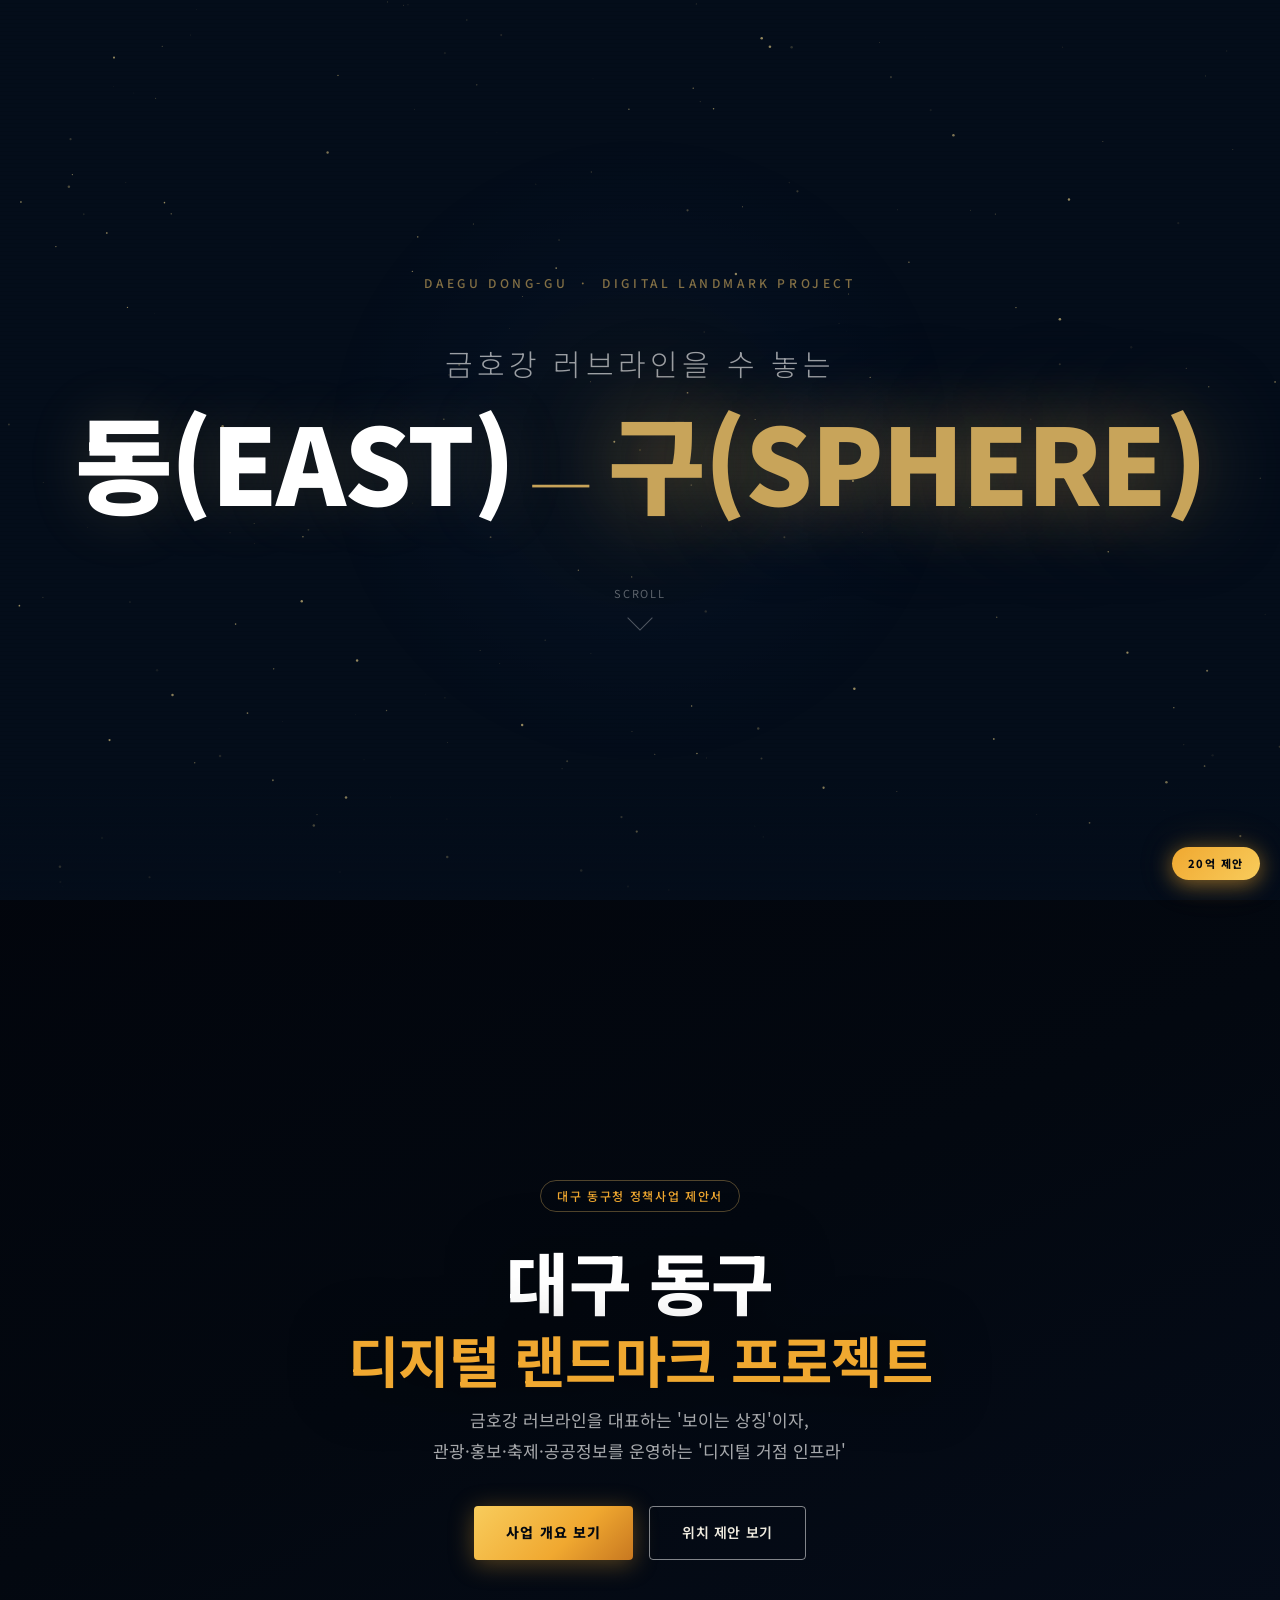
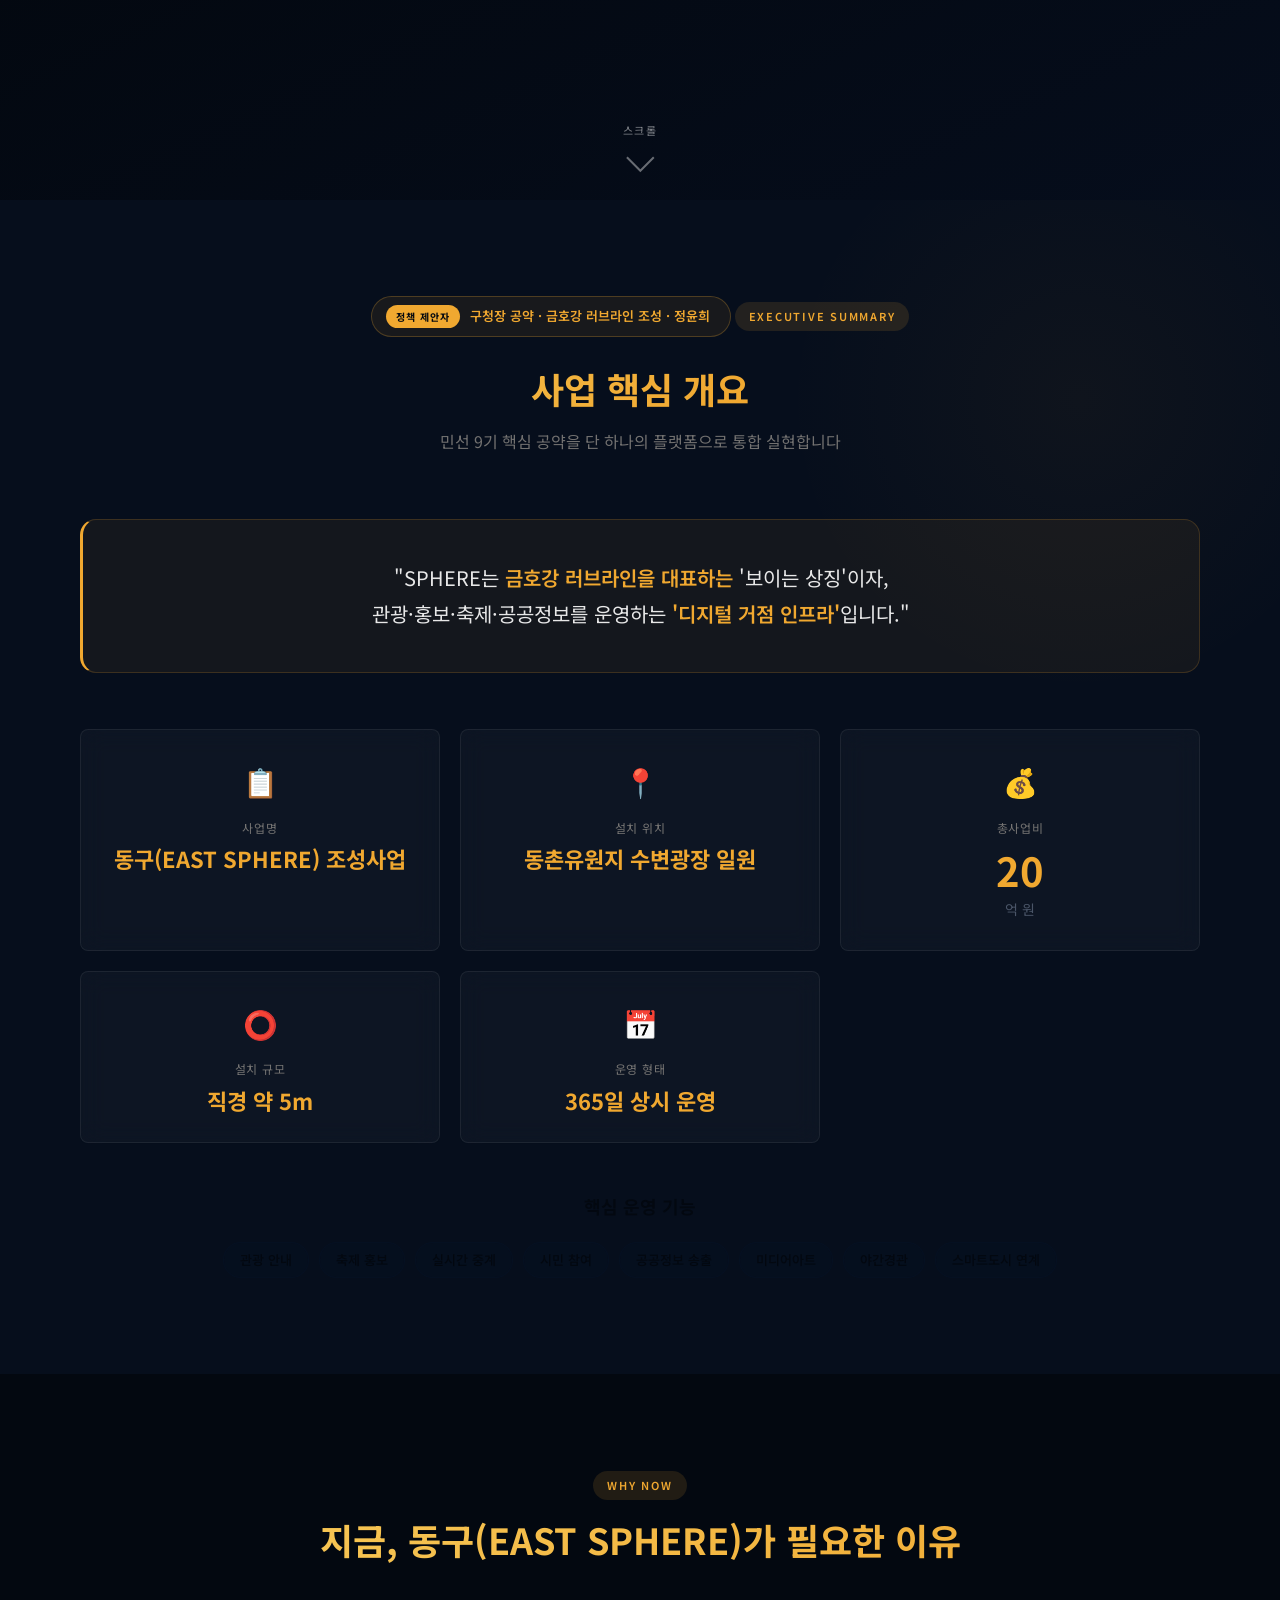
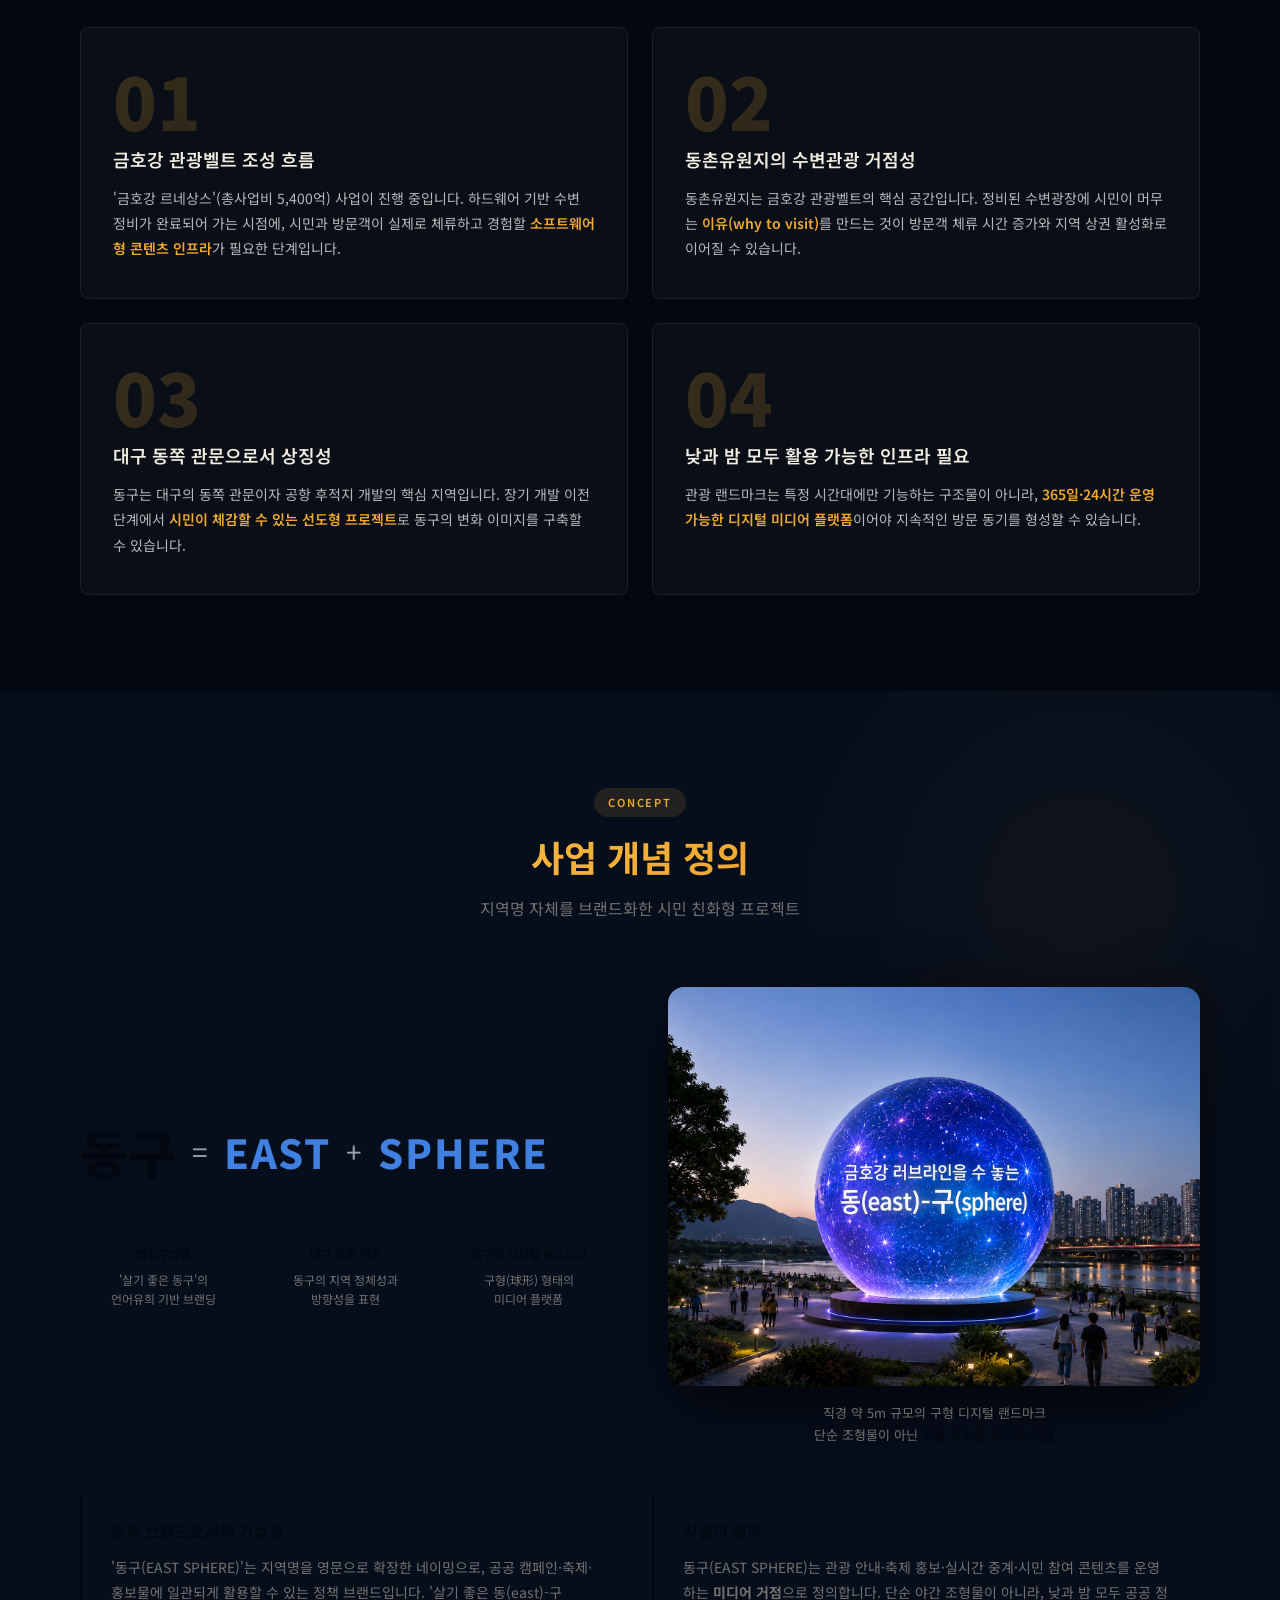
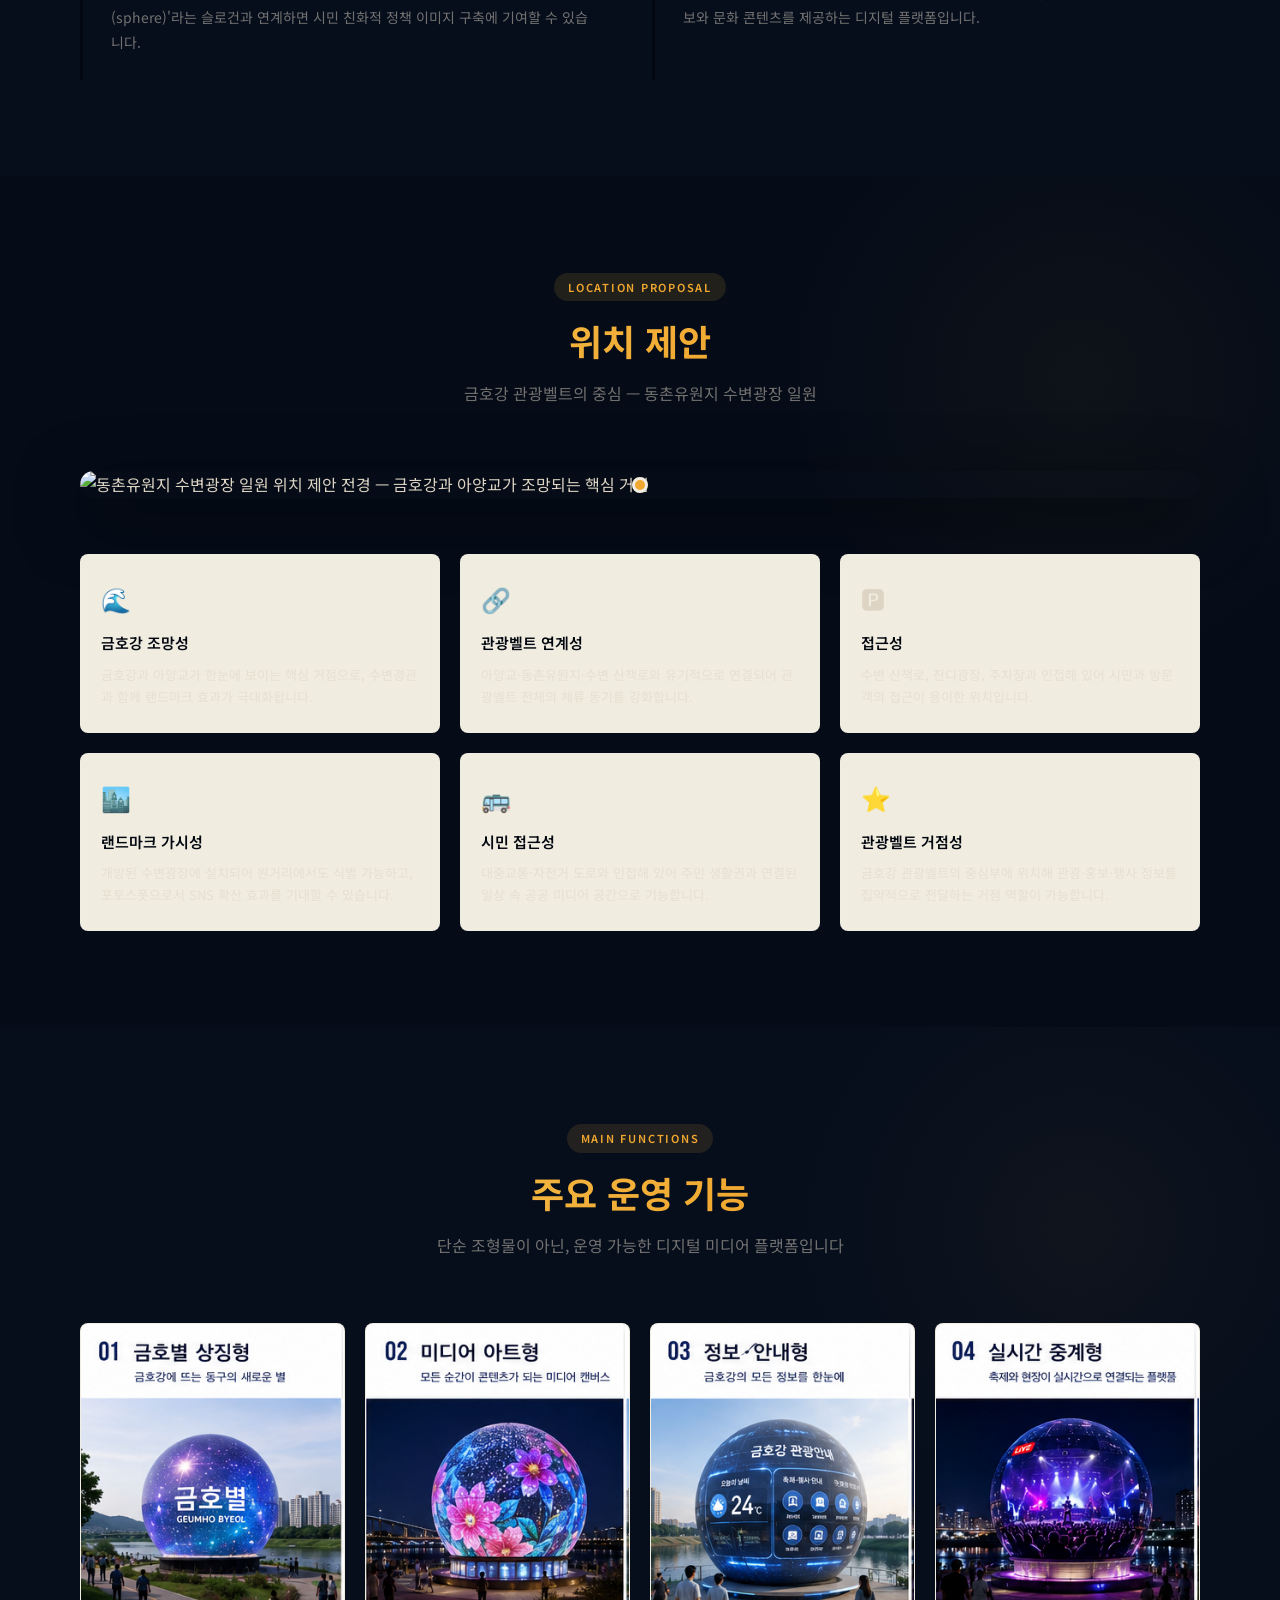
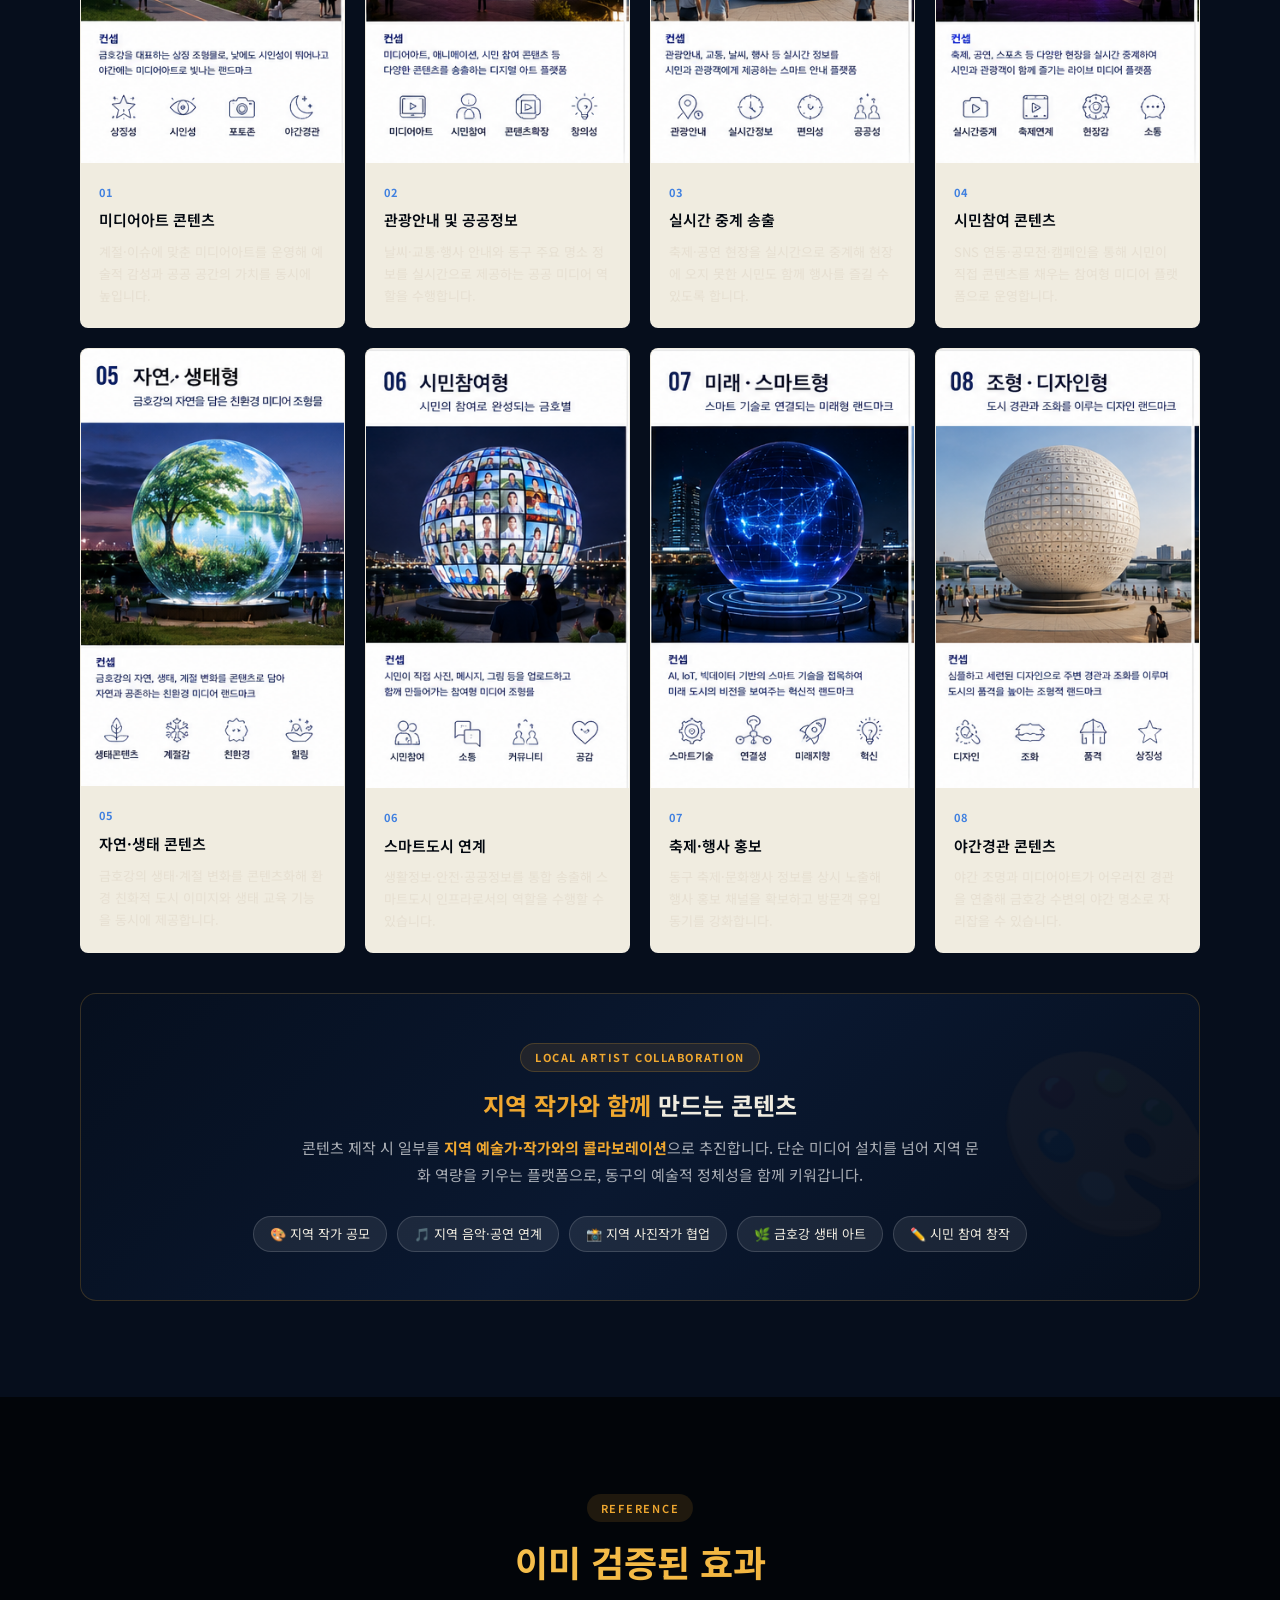
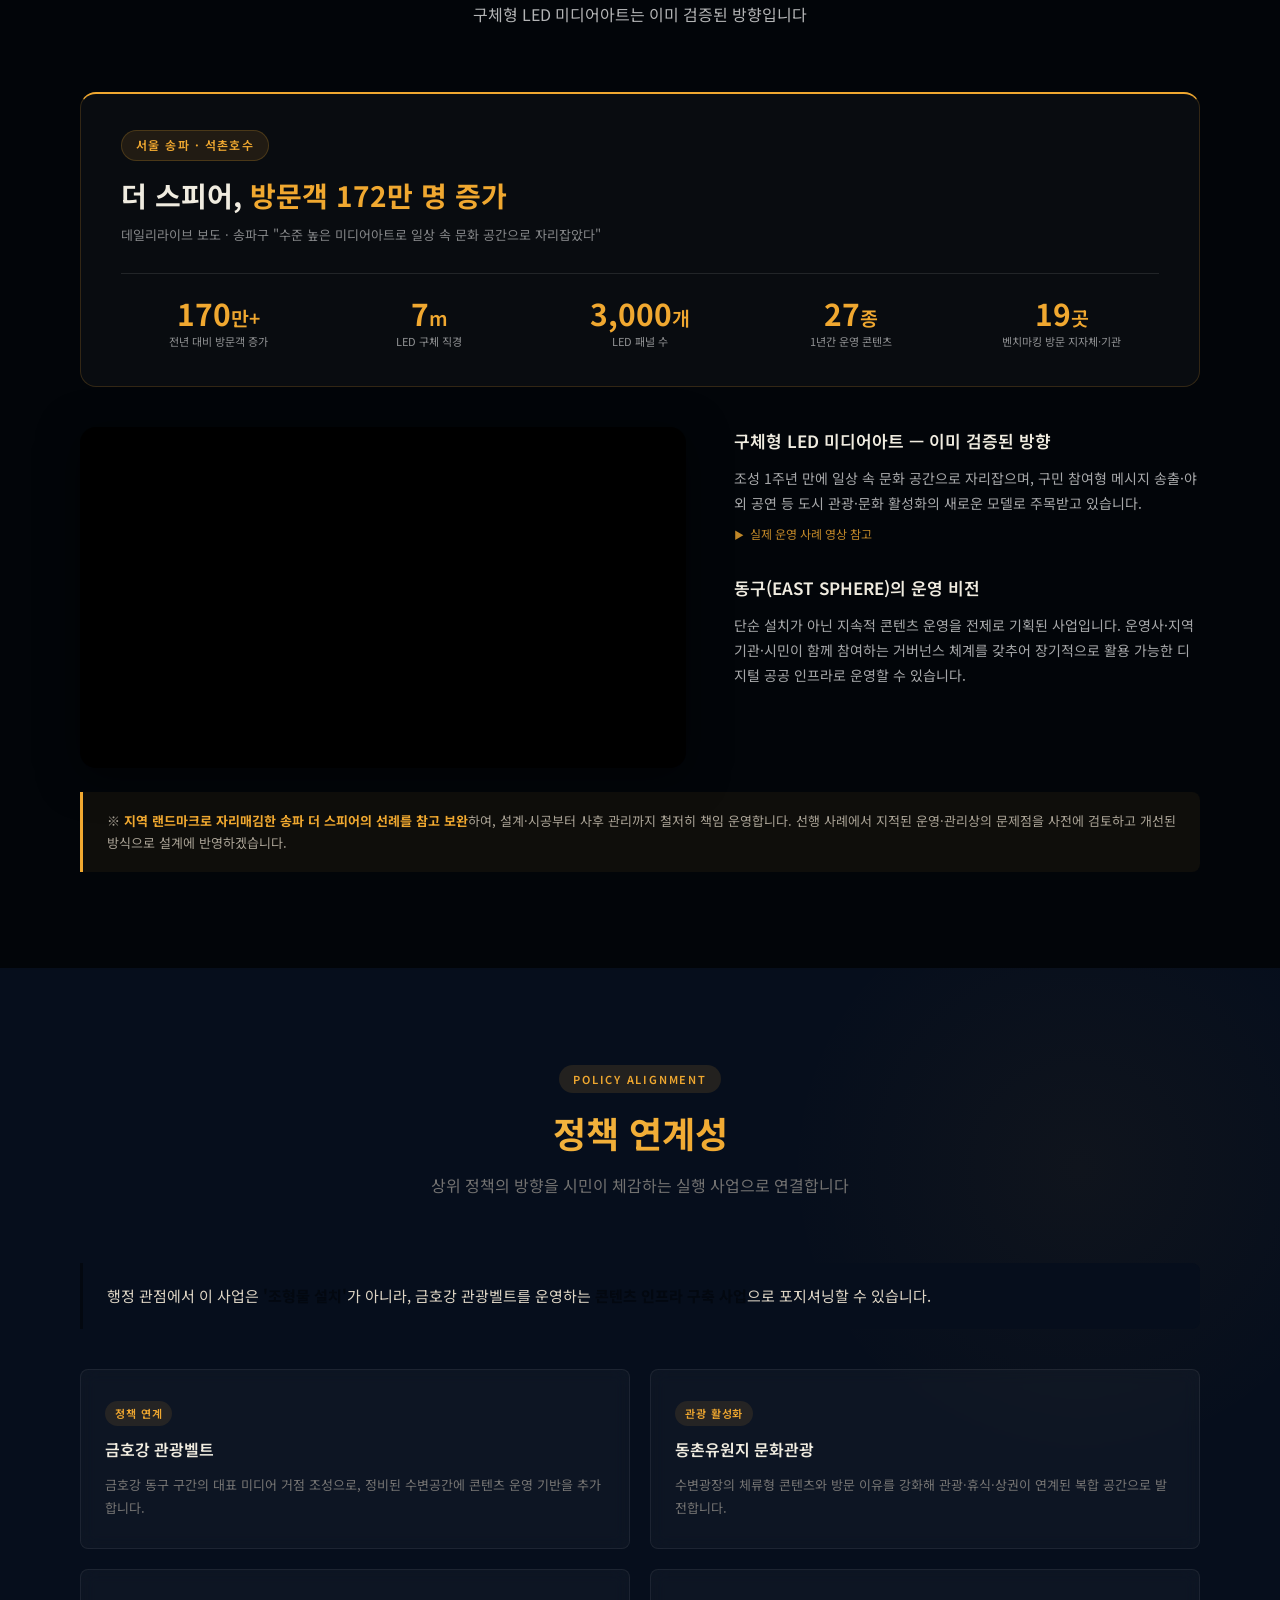
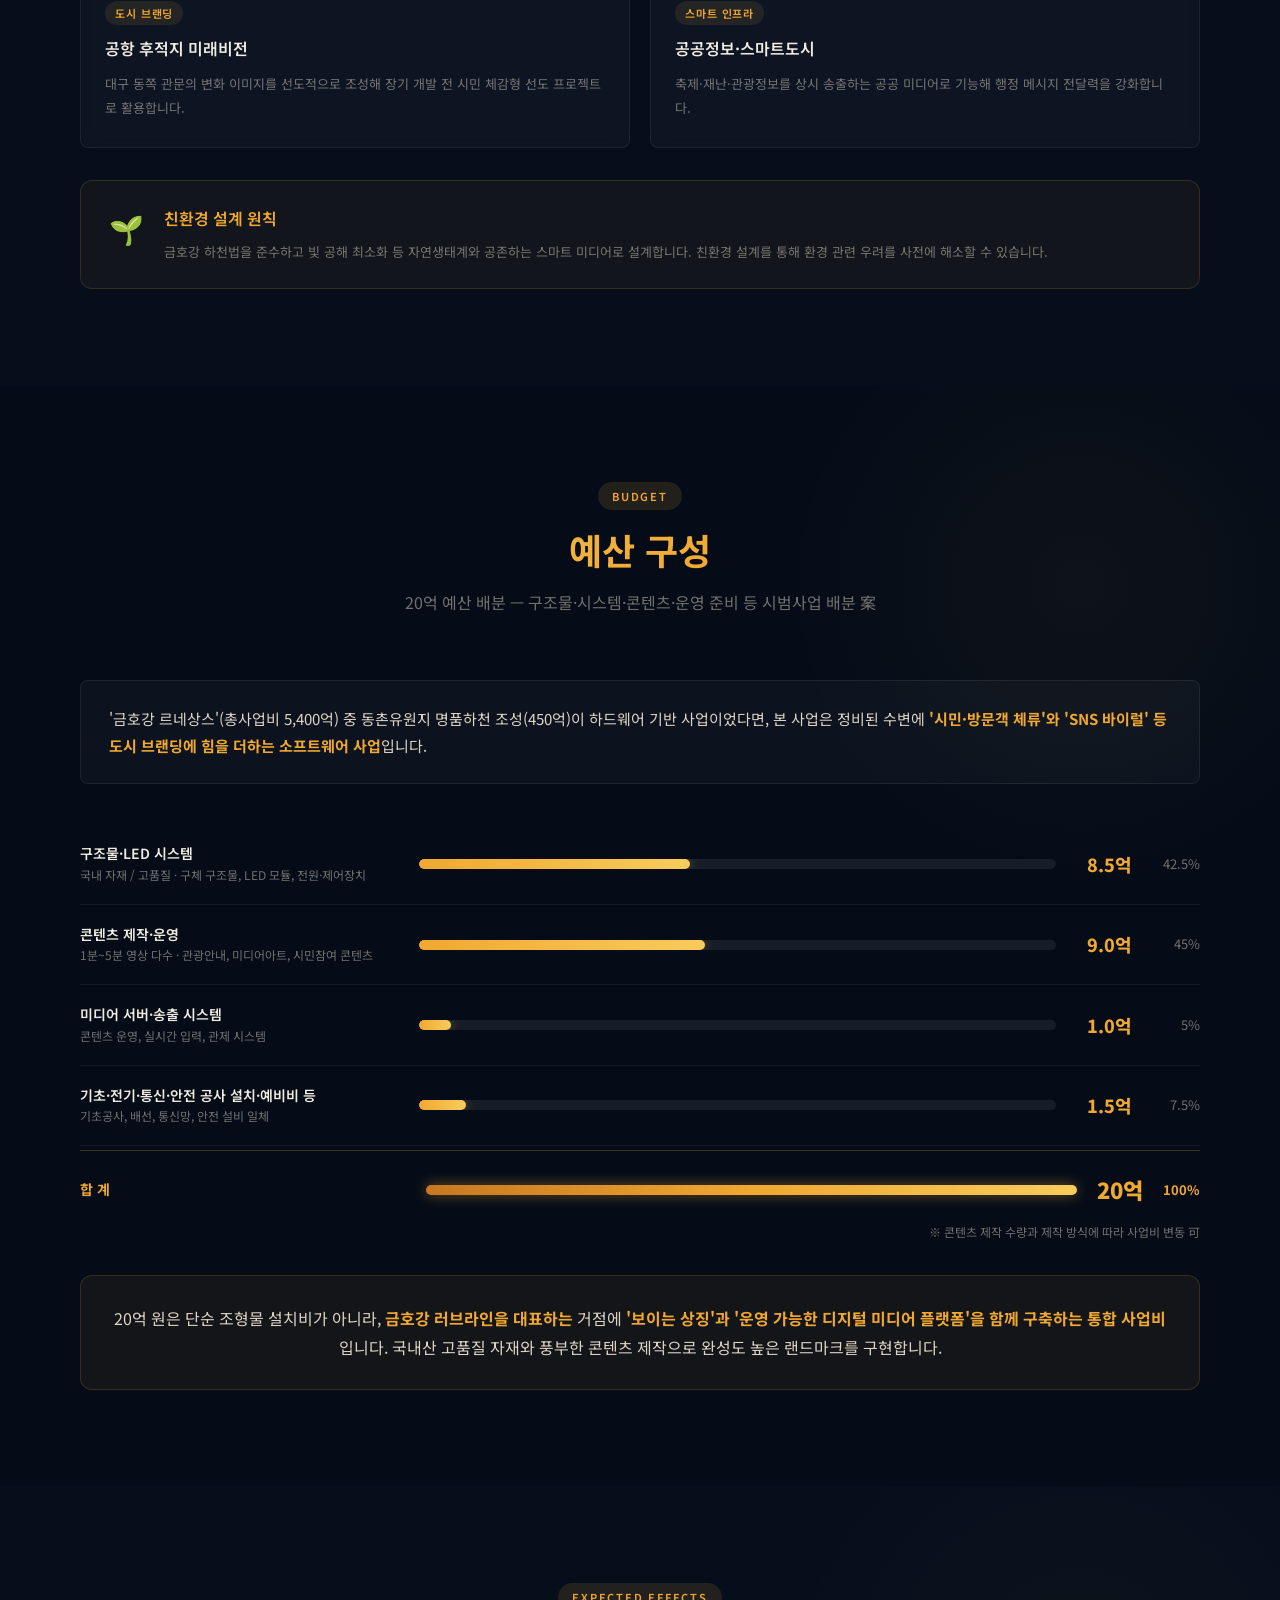
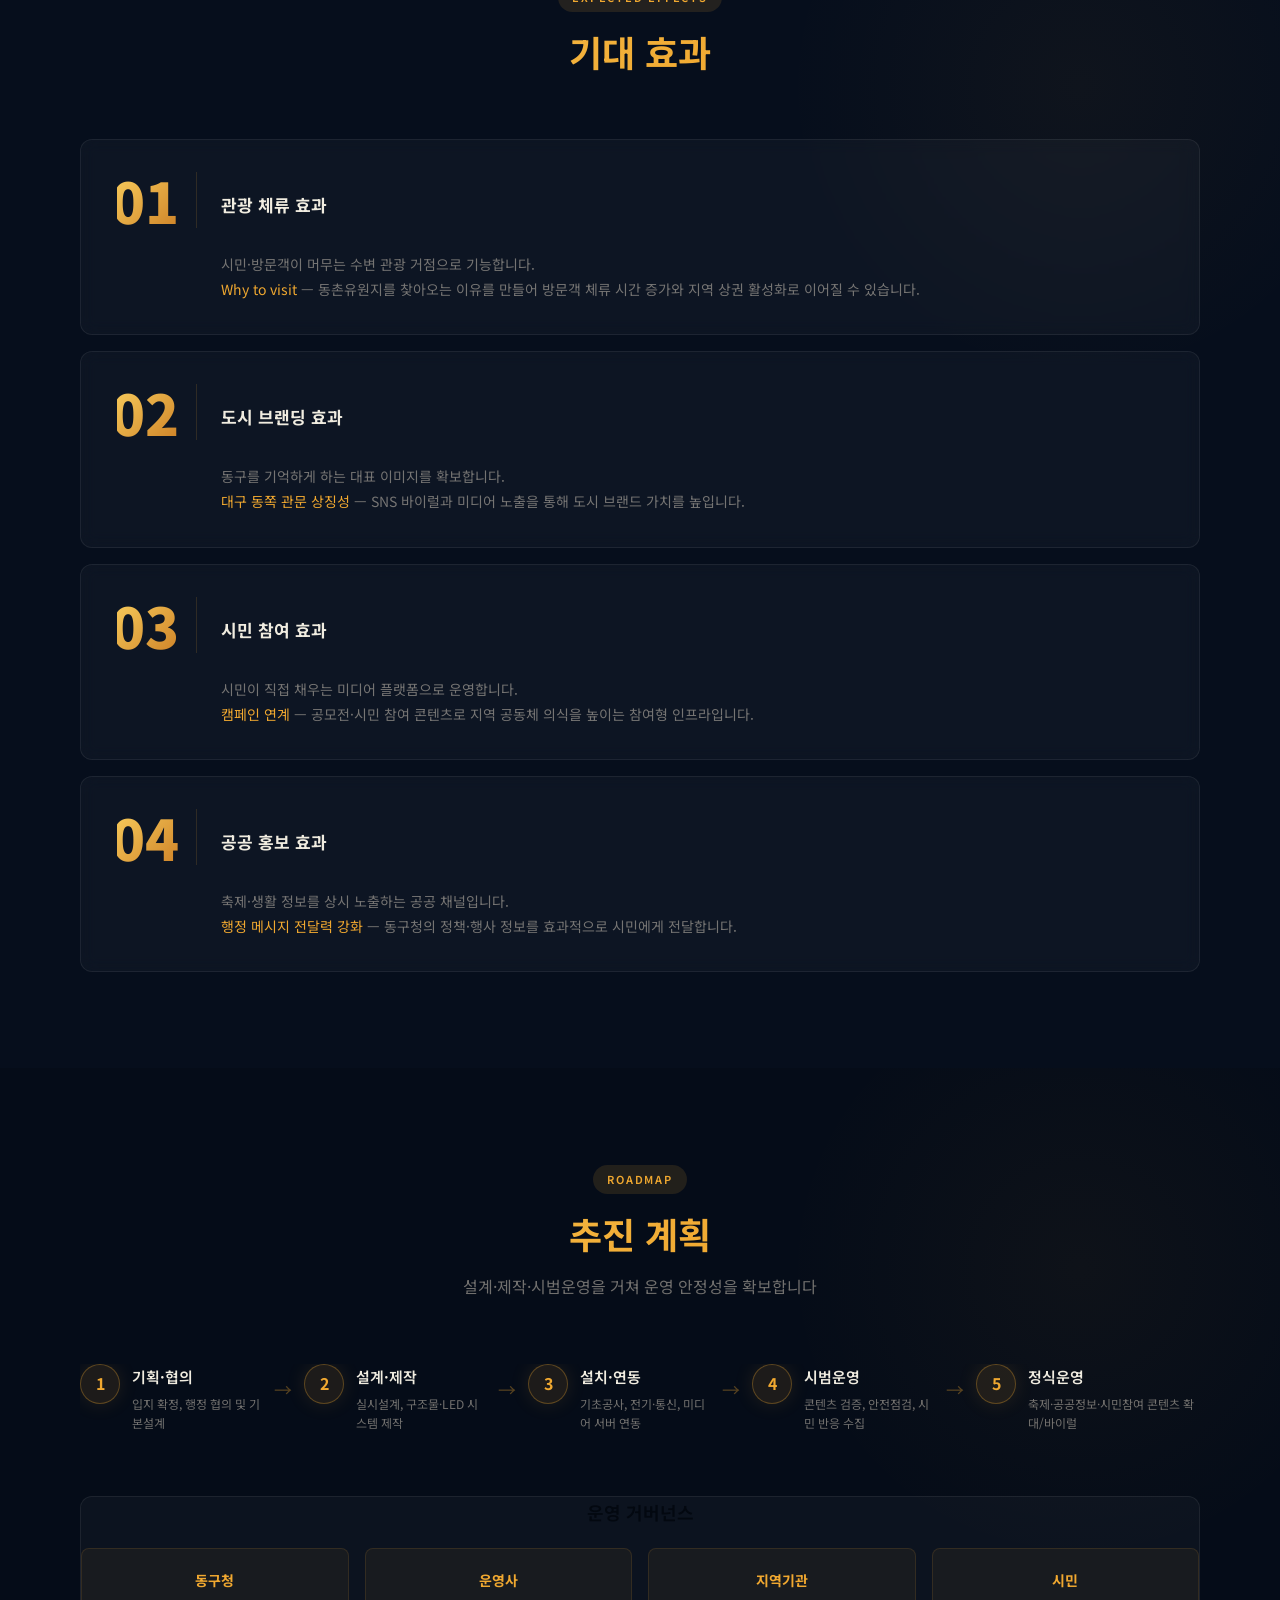
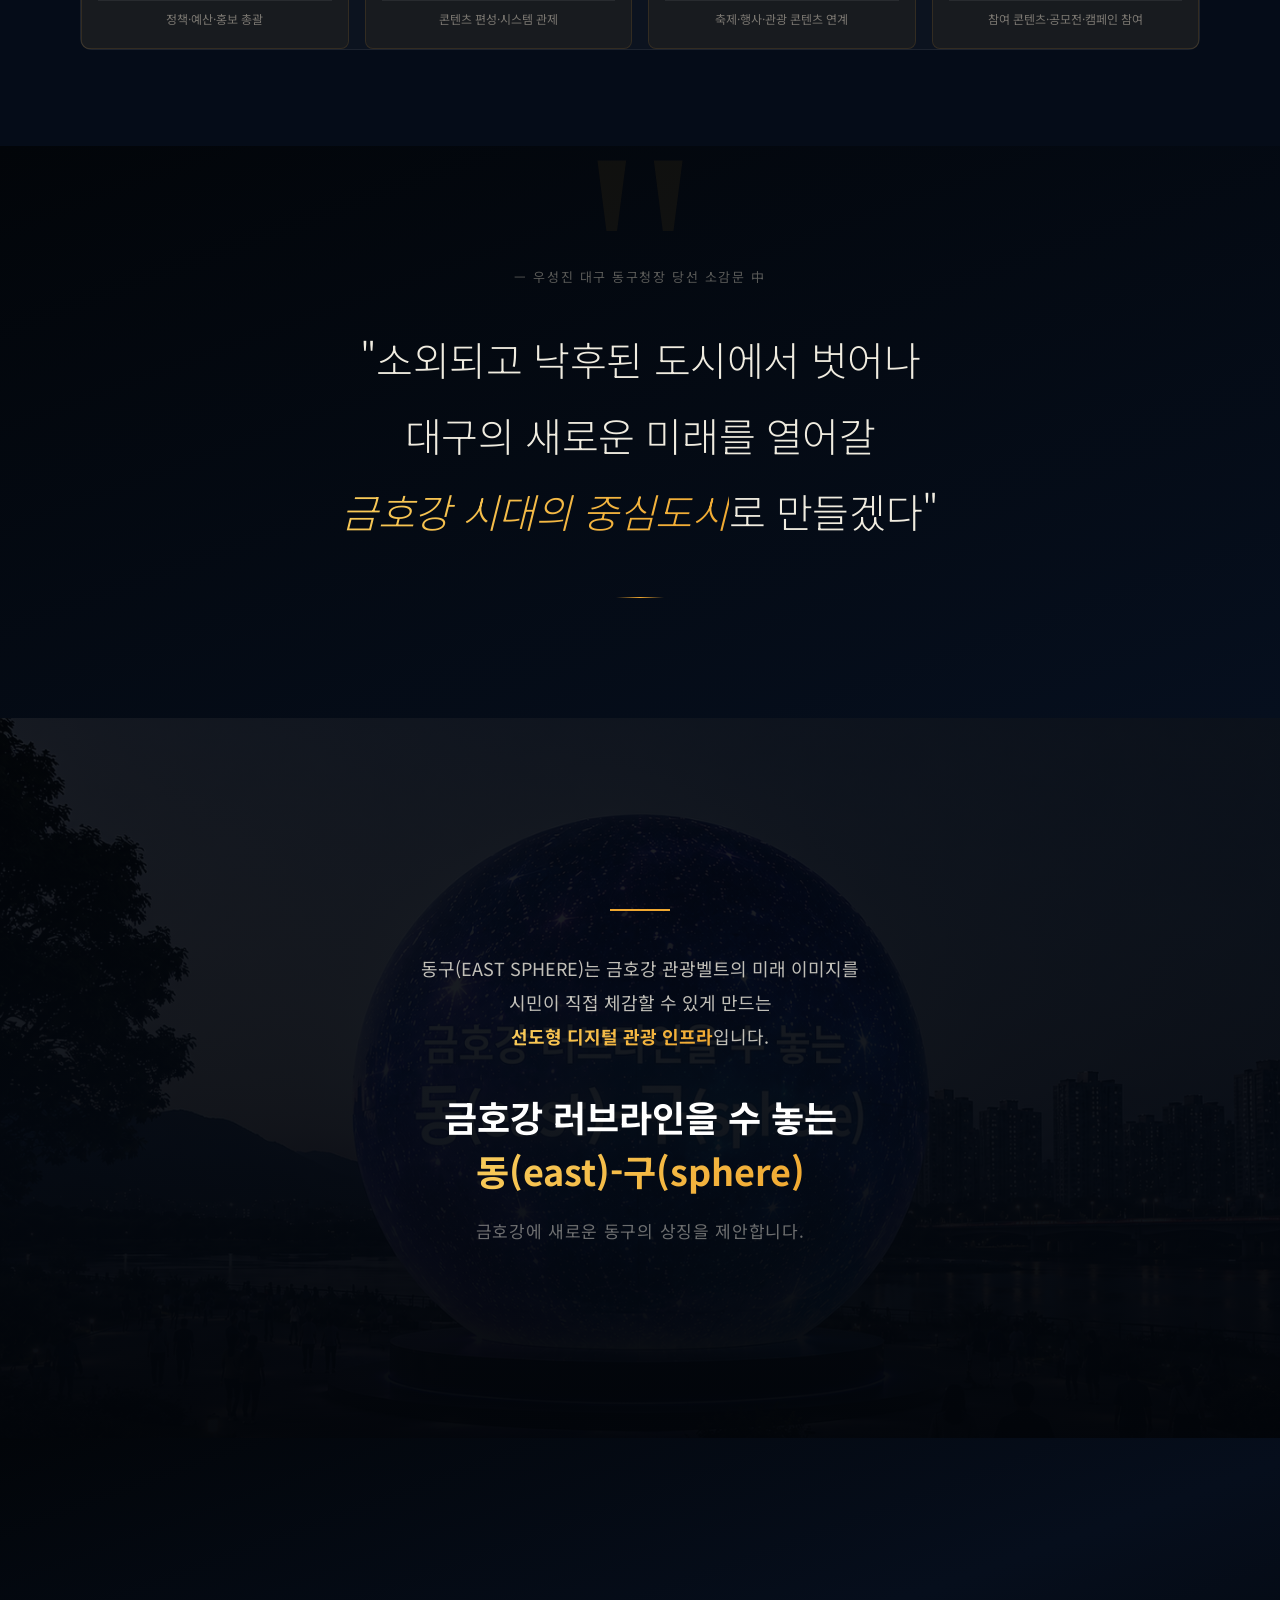
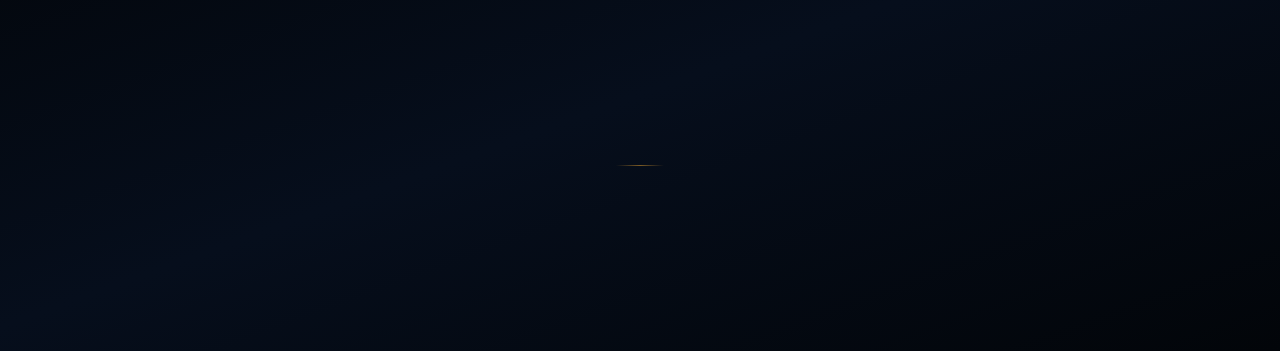
==== v20/index.html @ f7d66630 "20억 버전 Flame Gold 테마 + 비주얼 바차트 레이아웃 - 컬러: 옵시디안 블랙(#030810) + 비비드 앰버 골드(#f0a830) - 주요 헤딩 그래디언트 텍스트, 카" ====
<!DOCTYPE html>
<html lang="ko">
<head>
  <meta charset="UTF-8">
  <meta name="viewport" content="width=device-width, initial-scale=1.0">
  <meta name="description" content="대구 동구 디지털 랜드마크 프로젝트 — 동구(EAST SPHERE) 조성사업 제안서">
  <meta property="og:title" content="동구(EAST SPHERE) | 대구 동구 디지털 랜드마크 프로젝트">
  <meta property="og:description" content="금호강 관광벨트의 보이는 상징이자 디지털 거점 인프라, 동구(EAST SPHERE).">
  <meta property="og:image" content="../assets/images/Main_new.png">
  <meta name="theme-color" content="#040d1a">
  <title>동구(EAST SPHERE) | 대구 동구 디지털 랜드마크 프로젝트 — 20억 제안</title>
  <link rel="stylesheet" href="../css/style.css">
  <link rel="stylesheet" href="css/theme-silver.css">
  <link rel="preconnect" href="https://fonts.googleapis.com">
  <link rel="preconnect" href="https://fonts.gstatic.com" crossorigin>
  <link href="https://fonts.googleapis.com/css2?family=Noto+Sans+KR:wght@300;400;500;600;700&display=swap" rel="stylesheet">
  <style>
    /* ── 랜딩 섹션 전용 스타일 ── */
    @media (prefers-reduced-motion: reduce) {
      .landing * { animation-duration: .001ms !important; transition-duration: .001ms !important; }
    }

    .landing {
      position: relative;
      width: 100%;
      height: 100vh;
      min-height: 560px;
      overflow: hidden;
      background: #040d1a;
      display: flex;
      align-items: center;
      justify-content: center;
    }

    #starCanvas {
      position: absolute;
      inset: 0;
      z-index: 0;
    }

    .landing-glow {
      position: absolute;
      top: 50%; left: 50%;
      transform: translate(-50%, -50%);
      width: min(600px, 90vw);
      height: min(600px, 90vw);
      border-radius: 50%;
      background: radial-gradient(circle, rgba(200,164,90,.11) 0%, rgba(42,80,140,.07) 40%, transparent 70%);
      z-index: 1;
      opacity: 0;
      animation: ldGlow 3.5s ease 1s forwards;
    }
    @keyframes ldGlow {
      0%   { opacity: 0; transform: translate(-50%,-50%) scale(.8); }
      40%  { opacity: 1; }
      100% { opacity: .5; transform: translate(-50%,-50%) scale(1.08); }
    }

    .landing-ring {
      position: absolute;
      top: 50%; left: 50%;
      border-radius: 50%;
      border: 1px solid rgba(200,164,90,.14);
      transform: translate(-50%,-50%) scale(.65);
      z-index: 1;
      opacity: 0;
      animation: ldRing 1.6s cubic-bezier(.4,0,.2,1) forwards;
    }
    .landing-ring:nth-child(1) { width: min(470px,78vw); height: min(470px,78vw); animation-delay: 1.2s; }
    .landing-ring:nth-child(2) { width: min(560px,93vw); height: min(560px,93vw); border-color: rgba(200,164,90,.07); animation-delay: 1.5s; }
    @keyframes ldRing { to { opacity: 1; transform: translate(-50%,-50%) scale(1); } }

    .landing-scanline {
      position: absolute; inset: 0; z-index: 2; pointer-events: none;
      background: repeating-linear-gradient(to bottom, transparent 0px, transparent 3px, rgba(0,0,0,.04) 3px, rgba(0,0,0,.04) 4px);
    }

    /* 텍스트 스테이지 */
    .landing-stage {
      position: relative;
      z-index: 10;
      text-align: center;
      padding: 0 24px;
      display: flex;
      flex-direction: column;
      align-items: center;
    }

    .ld-label {
      font-size: clamp(9px, 1.3vw, 12px);
      font-weight: 500;
      letter-spacing: .3em;
      text-transform: uppercase;
      color: rgba(200,164,90,.65);
      opacity: 0;
      transform: translateY(-12px);
      animation: ldFadeUp .9s ease .4s forwards;
      margin-bottom: clamp(24px, 5vh, 52px);
    }
    .ld-sub {
      font-size: clamp(16px, 3.2vw, 30px);
      font-weight: 300;
      color: rgba(255,255,255,.6);
      letter-spacing: .14em;
      opacity: 0;
      transform: translateY(16px);
      animation: ldFadeUp .9s ease 1s forwards;
      margin-bottom: clamp(10px, 2vh, 22px);
    }
    .ld-main {
      display: flex;
      align-items: baseline;
      justify-content: center;
      gap: clamp(4px, 1.2vw, 18px);
      flex-wrap: wrap;
      line-height: 1;
      margin-bottom: clamp(40px, 8vh, 80px);
    }
    .ld-east {
      font-size: clamp(48px, 10vw, 106px);
      font-weight: 900;
      color: #ffffff;
      letter-spacing: -.02em;
      opacity: 0;
      transform: translateY(28px);
      animation: ldFadeUp 1s cubic-bezier(.2,.8,.4,1) 1.6s forwards;
      text-shadow: 0 0 60px rgba(200,164,90,.2);
      font-family: 'Pretendard','Noto Sans KR',sans-serif;
    }
    .ld-dash {
      font-size: clamp(34px, 6.5vw, 72px);
      font-weight: 200;
      color: #c8a45a;
      opacity: 0;
      animation: ldFadeIn .6s ease 2.2s forwards;
    }
    .ld-sphere {
      font-size: clamp(48px, 10vw, 106px);
      font-weight: 900;
      color: #c8a45a;
      letter-spacing: -.02em;
      opacity: 0;
      transform: translateY(28px);
      animation: ldFadeUp 1s cubic-bezier(.2,.8,.4,1) 2.3s forwards;
      text-shadow: 0 0 80px rgba(200,164,90,.5), 0 0 160px rgba(200,164,90,.2);
      font-family: 'Pretendard','Noto Sans KR',sans-serif;
    }

    /* 스크롤 힌트 */
    .ld-scroll {
      display: flex;
      flex-direction: column;
      align-items: center;
      gap: 8px;
      opacity: 0;
      animation: ldFadeIn .8s ease 3.3s forwards;
      cursor: pointer;
    }
    .ld-scroll-text {
      font-size: 11px;
      letter-spacing: .18em;
      color: rgba(255,255,255,.35);
    }
    .ld-scroll-arrow {
      width: 18px; height: 18px;
      border-right: 1.5px solid rgba(255,255,255,.3);
      border-bottom: 1.5px solid rgba(255,255,255,.3);
      transform: rotate(45deg);
      animation: ldBounce 1.8s ease infinite 3.5s;
    }
    @keyframes ldFadeUp  { from{opacity:0;transform:translateY(24px);} to{opacity:1;transform:translateY(0);} }
    @keyframes ldFadeIn  { from{opacity:0;} to{opacity:1;} }
    @keyframes ldBounce  { 0%,100%{transform:rotate(45deg) translateY(0);} 50%{transform:rotate(45deg) translateY(5px);} }

    /* 랜딩에서 히어로로의 크로스페이드 */
    .landing::after {
      content: '';
      position: absolute;
      bottom: 0; left: 0; right: 0;
      height: 120px;
      background: linear-gradient(to bottom, transparent, #040d1a);
      z-index: 5;
      pointer-events: none;
    }

    /* 네이비 히어로 오버레이가 랜딩과 자연스럽게 연결 */
    .hero { margin-top: 0; }

    /* nav: 랜딩 구간에서 숨김 */
    .nav.nav-hidden {
      opacity: 0;
      pointer-events: none;
      transform: translateY(-8px);
      transition: opacity .4s ease, transform .4s ease;
    }
    .nav {
      transition: opacity .4s ease, transform .4s ease, background .3s ease;
    }
  </style>
</head>
<body>

  <!-- ══════════════════════════════
       LANDING SECTION
  ══════════════════════════════ -->
  <section class="landing" id="landing" aria-label="랜딩 인트로">
    <canvas id="starCanvas" aria-hidden="true"></canvas>
    <div class="landing-glow" aria-hidden="true"></div>
    <div class="landing-ring" aria-hidden="true"></div>
    <div class="landing-ring" aria-hidden="true"></div>
    <div class="landing-scanline" aria-hidden="true"></div>

    <div class="landing-stage">
      <p class="ld-label">DAEGU DONG-GU &nbsp;·&nbsp; DIGITAL LANDMARK PROJECT</p>
      <p class="ld-sub">금호강 러브라인을 수 놓는</p>
      <div class="ld-main" role="heading" aria-level="1">
        <span class="ld-east">동(EAST)</span>
        <span class="ld-dash">—</span>
        <span class="ld-sphere">구(SPHERE)</span>
      </div>
      <button class="ld-scroll" id="ldScrollBtn" aria-label="제안서 내용으로 스크롤">
        <span class="ld-scroll-text">SCROLL</span>
        <div class="ld-scroll-arrow" aria-hidden="true"></div>
      </button>
    </div>
  </section>

  <!-- ══════════════════════════════
       NAV (fixed, 랜딩 지나면 등장)
  ══════════════════════════════ -->
  <nav class="nav nav-hidden" id="mainNav" role="navigation" aria-label="주요 섹션 내비게이션">
    <div class="nav-inner">
      <a href="#landing" class="nav-logo">EAST SPHERE</a>
      <button class="nav-toggle" aria-label="메뉴 열기" aria-expanded="false" aria-controls="navMenu">
        <span></span><span></span><span></span>
      </button>
      <ul class="nav-menu" id="navMenu" role="menubar">
        <li role="none"><a href="#summary" role="menuitem">사업 개요</a></li>
        <li role="none"><a href="#concept" role="menuitem">사업 개념</a></li>
        <li role="none"><a href="#location" role="menuitem">위치 제안</a></li>
        <li role="none"><a href="#functions" role="menuitem">주요 기능</a></li>
        <li role="none"><a href="#budget" role="menuitem">예산</a></li>
        <li role="none"><a href="#roadmap" role="menuitem">추진 계획</a></li>
        <li role="none"><a href="#contact" role="menuitem">문의</a></li>
      </ul>
    </div>
    <div class="scroll-progress" id="scrollProgress" role="progressbar" aria-label="페이지 스크롤 진행도"></div>
  </nav>

  <!-- ══════════════════════════════
       HERO — Main.png 배경
  ══════════════════════════════ -->
  <section class="hero" id="hero">
    <div class="hero-bg">
      <video autoplay muted loop playsinline preload="metadata">
        <source src="../assets/videos/east_sphere_slow_25s_no_bgm.mp4" type="video/mp4">
        <img src="../assets/images/Main_new.png" alt="동구(EAST SPHERE) 구형 디지털 랜드마크 메인 비주얼">
      </video>
      <div class="hero-overlay"></div>
    </div>
    <div class="hero-content fade-in">
      <p class="hero-badge">대구 동구청 정책사업 제안서</p>
      <h2 class="hero-title">
        대구 동구<br>
        <span class="hero-title-em">디지털 랜드마크 프로젝트</span>
      </h2>
      <p class="hero-desc">
        금호강 러브라인을 대표하는 '보이는 상징'이자,<br>
        관광·홍보·축제·공공정보를 운영하는 '디지털 거점 인프라'
      </p>
      <div class="hero-cta">
        <a href="#summary" class="btn btn-primary">사업 개요 보기</a>
        <a href="#location" class="btn btn-outline">위치 제안 보기</a>
      </div>
    </div>
    <div class="hero-scroll-hint" aria-hidden="true">
      <span>스크롤</span>
      <div class="scroll-arrow"></div>
    </div>
  </section>

  <!-- ══════════════════════════════
       EXECUTIVE SUMMARY
  ══════════════════════════════ -->
  <section class="section section-white" id="summary">
    <div class="container">
      <div class="section-header fade-up">
        <div class="policy-proposer">
          <span class="pp-tag">정책 제안자</span>
          <span class="pp-text">구청장 공약 · 금호강 러브라인 조성 · 정윤희</span>
        </div>
        <p class="section-label">Executive Summary</p>
        <h2 class="section-title">사업 핵심 개요</h2>
        <p class="section-desc">민선 9기 핵심 공약을 단 하나의 플랫폼으로 통합 실현합니다</p>
      </div>
      <div class="summary-key-msg fade-up">
        <blockquote>
          "SPHERE는 <strong>금호강 러브라인을 대표하는</strong> '보이는 상징'이자,<br>
          관광·홍보·축제·공공정보를 운영하는 <strong>'디지털 거점 인프라'</strong>입니다."
        </blockquote>
      </div>
      <div class="summary-grid fade-up">
        <div class="summary-card">
          <div class="summary-icon" aria-hidden="true">📋</div>
          <p class="summary-label">사업명</p>
          <p class="summary-value">동구(EAST SPHERE) 조성사업</p>
        </div>
        <div class="summary-card">
          <div class="summary-icon" aria-hidden="true">📍</div>
          <p class="summary-label">설치 위치</p>
          <p class="summary-value">동촌유원지 수변광장 일원</p>
        </div>
        <div class="summary-card">
          <div class="summary-icon" aria-hidden="true">💰</div>
          <p class="summary-label">총사업비</p>
          <p class="summary-value num-counter" data-target="20">0</p>
          <p class="summary-unit">억 원</p>
        </div>
        <div class="summary-card">
          <div class="summary-icon" aria-hidden="true">⭕</div>
          <p class="summary-label">설치 규모</p>
          <p class="summary-value">직경 약 5m</p>
        </div>
        <div class="summary-card">
          <div class="summary-icon" aria-hidden="true">📅</div>
          <p class="summary-label">운영 형태</p>
          <p class="summary-value">365일 상시 운영</p>
        </div>
      </div>
      <div class="summary-functions fade-up">
        <h3 class="sub-title">핵심 운영 기능</h3>
        <div class="tag-group" role="list">
          <span class="tag" role="listitem">관광 안내</span>
          <span class="tag" role="listitem">축제 홍보</span>
          <span class="tag" role="listitem">실시간 중계</span>
          <span class="tag" role="listitem">시민 참여</span>
          <span class="tag" role="listitem">공공정보 송출</span>
          <span class="tag" role="listitem">미디어아트</span>
          <span class="tag" role="listitem">야간경관</span>
          <span class="tag" role="listitem">스마트도시 연계</span>
        </div>
      </div>
    </div>
  </section>

  <!-- WHY NOW -->
  <section class="section section-navy" id="why">
    <div class="container">
      <div class="section-header fade-up">
        <p class="section-label light">Why Now</p>
        <h2 class="section-title light">지금, 동구(EAST SPHERE)가 필요한 이유</h2>
      </div>
      <div class="why-grid">
        <div class="why-card fade-up">
          <div class="why-num" aria-hidden="true">01</div>
          <h3>금호강 관광벨트 조성 흐름</h3>
          <p>'금호강 르네상스'(총사업비 5,400억) 사업이 진행 중입니다. 하드웨어 기반 수변 정비가 완료되어 가는 시점에, 시민과 방문객이 실제로 체류하고 경험할 <strong>소프트웨어형 콘텐츠 인프라</strong>가 필요한 단계입니다.</p>
        </div>
        <div class="why-card fade-up">
          <div class="why-num" aria-hidden="true">02</div>
          <h3>동촌유원지의 수변관광 거점성</h3>
          <p>동촌유원지는 금호강 관광벨트의 핵심 공간입니다. 정비된 수변광장에 시민이 머무는 <strong>이유(why to visit)</strong>를 만드는 것이 방문객 체류 시간 증가와 지역 상권 활성화로 이어질 수 있습니다.</p>
        </div>
        <div class="why-card fade-up">
          <div class="why-num" aria-hidden="true">03</div>
          <h3>대구 동쪽 관문으로서 상징성</h3>
          <p>동구는 대구의 동쪽 관문이자 공항 후적지 개발의 핵심 지역입니다. 장기 개발 이전 단계에서 <strong>시민이 체감할 수 있는 선도형 프로젝트</strong>로 동구의 변화 이미지를 구축할 수 있습니다.</p>
        </div>
        <div class="why-card fade-up">
          <div class="why-num" aria-hidden="true">04</div>
          <h3>낮과 밤 모두 활용 가능한 인프라 필요</h3>
          <p>관광 랜드마크는 특정 시간대에만 기능하는 구조물이 아니라, <strong>365일·24시간 운영 가능한 디지털 미디어 플랫폼</strong>이어야 지속적인 방문 동기를 형성할 수 있습니다.</p>
        </div>
      </div>
    </div>
  </section>

  <!-- CONCEPT -->
  <section class="section section-white" id="concept">
    <div class="container">
      <div class="section-header fade-up">
        <p class="section-label">Concept</p>
        <h2 class="section-title">사업 개념 정의</h2>
        <p class="section-desc">지역명 자체를 브랜드화한 시민 친화형 프로젝트</p>
      </div>
      <div class="concept-wrap">
        <div class="concept-naming fade-up">
          <div class="concept-eq">
            <div class="concept-word">
              <span class="concept-ko">동구</span>
              <span class="concept-divider">=</span>
              <span class="concept-en-word">EAST</span>
              <span class="concept-plus">+</span>
              <span class="concept-en-word">SPHERE</span>
            </div>
            <div class="concept-sub-row">
              <div class="concept-item">
                <p class="concept-item-label">행정구역명</p>
                <p class="concept-item-desc">'살기 좋은 동구'의<br>언어유희 기반 브랜딩</p>
              </div>
              <div class="concept-item">
                <p class="concept-item-label">대구 동쪽 관문</p>
                <p class="concept-item-desc">동구의 지역 정체성과<br>방향성을 표현</p>
              </div>
              <div class="concept-item">
                <p class="concept-item-label">원구형 디지털 랜드마크</p>
                <p class="concept-item-desc">구형(球形) 형태의<br>미디어 플랫폼</p>
              </div>
            </div>
          </div>
        </div>
        <div class="concept-visual fade-up">
          <img src="../assets/images/Main_new.png" alt="동구(EAST SPHERE) 구형 디지털 미디어 랜드마크 개념 이미지" loading="lazy">
          <div class="concept-caption">
            <p>직경 약 5m 규모의 구형 디지털 랜드마크</p>
            <p>단순 조형물이 아닌 <strong>운영 가능한 미디어 거점</strong></p>
          </div>
        </div>
      </div>
      <div class="concept-points fade-up">
        <div class="concept-point">
          <h3>정책 브랜드로서의 가능성</h3>
          <p>'동구(EAST SPHERE)'는 지역명을 영문으로 확장한 네이밍으로, 공공 캠페인·축제·홍보물에 일관되게 활용할 수 있는 정책 브랜드입니다. '살기 좋은 동(east)-구(sphere)'라는 슬로건과 연계하면 시민 친화적 정책 이미지 구축에 기여할 수 있습니다.</p>
        </div>
        <div class="concept-point">
          <h3>시설의 정의</h3>
          <p>동구(EAST SPHERE)는 관광 안내·축제 홍보·실시간 중계·시민 참여 콘텐츠를 운영하는 <strong>미디어 거점</strong>으로 정의합니다. 단순 야간 조형물이 아니라, 낮과 밤 모두 공공 정보와 문화 콘텐츠를 제공하는 디지털 플랫폼입니다.</p>
        </div>
      </div>
    </div>
  </section>

  <!-- LOCATION -->
  <section class="section section-light" id="location">
    <div class="container">
      <div class="section-header fade-up">
        <p class="section-label">Location Proposal</p>
        <h2 class="section-title">위치 제안</h2>
        <p class="section-desc">금호강 관광벨트의 중심 — 동촌유원지 수변광장 일원</p>
      </div>
      <div class="location-main fade-up">
        <div class="location-img-wrap">
          <img src="../assets/images/11.png" alt="동촌유원지 수변광장 일원 위치 제안 전경 — 금호강과 아양교가 조망되는 핵심 거점" loading="eager" fetchpriority="high" decoding="sync">
          <div class="location-pin" aria-hidden="true">
            <div class="pin-dot"></div>
            <div class="pin-pulse"></div>
            <span class="pin-label">EAST SPHERE<br>설치 예정지</span>
          </div>
        </div>
      </div>
      <div class="location-reasons fade-up">
        <div class="location-card"><div class="lc-icon" aria-hidden="true">🌊</div><h3>금호강 조망성</h3><p>금호강과 아양교가 한눈에 보이는 핵심 거점으로, 수변경관과 함께 랜드마크 효과가 극대화됩니다.</p></div>
        <div class="location-card"><div class="lc-icon" aria-hidden="true">🔗</div><h3>관광벨트 연계성</h3><p>아양교·동촌유원지·수변 산책로와 유기적으로 연결되어 관광벨트 전체의 체류 동기를 강화합니다.</p></div>
        <div class="location-card"><div class="lc-icon" aria-hidden="true">🅿️</div><h3>접근성</h3><p>수변 산책로, 잔디광장, 주차장과 인접해 있어 시민과 방문객의 접근이 용이한 위치입니다.</p></div>
        <div class="location-card"><div class="lc-icon" aria-hidden="true">🏙️</div><h3>랜드마크 가시성</h3><p>개방된 수변광장에 설치되어 원거리에서도 식별 가능하고, 포토스폿으로서 SNS 확산 효과를 기대할 수 있습니다.</p></div>
        <div class="location-card"><div class="lc-icon" aria-hidden="true">🚌</div><h3>시민 접근성</h3><p>대중교통·자전거 도로와 인접해 있어 주민 생활권과 연결된 일상 속 공공 미디어 공간으로 기능합니다.</p></div>
        <div class="location-card"><div class="lc-icon" aria-hidden="true">⭐</div><h3>관광벨트 거점성</h3><p>금호강 관광벨트의 중심부에 위치해 관광·홍보·행사 정보를 집약적으로 전달하는 거점 역할이 가능합니다.</p></div>
      </div>
    </div>
  </section>

  <!-- FUNCTIONS -->
  <section class="section section-white" id="functions">
    <div class="container">
      <div class="section-header fade-up">
        <p class="section-label">Main Functions</p>
        <h2 class="section-title">주요 운영 기능</h2>
        <p class="section-desc">단순 조형물이 아닌, 운영 가능한 디지털 미디어 플랫폼입니다</p>
      </div>
      <div class="functions-grid">
        <div class="func-card fade-up" style="--delay:0s"><div class="func-img"><img src="../assets/images/1.png" alt="미디어아트 콘텐츠" loading="lazy"></div><div class="func-body"><span class="func-num">01</span><h3>미디어아트 콘텐츠</h3><p>계절·이슈에 맞춘 미디어아트를 운영해 예술적 감성과 공공 공간의 가치를 동시에 높입니다.</p></div></div>
        <div class="func-card fade-up" style="--delay:.07s"><div class="func-img"><img src="../assets/images/2.png" alt="관광안내 및 공공정보" loading="lazy"></div><div class="func-body"><span class="func-num">02</span><h3>관광안내 및 공공정보</h3><p>날씨·교통·행사 안내와 동구 주요 명소 정보를 실시간으로 제공하는 공공 미디어 역할을 수행합니다.</p></div></div>
        <div class="func-card fade-up" style="--delay:.14s"><div class="func-img"><img src="../assets/images/3.png" alt="실시간 중계 송출" loading="lazy"></div><div class="func-body"><span class="func-num">03</span><h3>실시간 중계 송출</h3><p>축제·공연 현장을 실시간으로 중계해 현장에 오지 못한 시민도 함께 행사를 즐길 수 있도록 합니다.</p></div></div>
        <div class="func-card fade-up" style="--delay:.21s"><div class="func-img"><img src="../assets/images/4.png" alt="시민참여 콘텐츠" loading="lazy"></div><div class="func-body"><span class="func-num">04</span><h3>시민참여 콘텐츠</h3><p>SNS 연동·공모전·캠페인을 통해 시민이 직접 콘텐츠를 채우는 참여형 미디어 플랫폼으로 운영합니다.</p></div></div>
        <div class="func-card fade-up" style="--delay:.28s"><div class="func-img"><img src="../assets/images/5.png" alt="자연·생태 콘텐츠" loading="lazy"></div><div class="func-body"><span class="func-num">05</span><h3>자연·생태 콘텐츠</h3><p>금호강의 생태·계절 변화를 콘텐츠화해 환경 친화적 도시 이미지와 생태 교육 기능을 동시에 제공합니다.</p></div></div>
        <div class="func-card fade-up" style="--delay:.35s"><div class="func-img"><img src="../assets/images/6.png" alt="스마트도시 연계" loading="lazy"></div><div class="func-body"><span class="func-num">06</span><h3>스마트도시 연계</h3><p>생활정보·안전·공공정보를 통합 송출해 스마트도시 인프라로서의 역할을 수행할 수 있습니다.</p></div></div>
        <div class="func-card fade-up" style="--delay:.42s"><div class="func-img"><img src="../assets/images/7.png" alt="축제·행사 홍보" loading="lazy"></div><div class="func-body"><span class="func-num">07</span><h3>축제·행사 홍보</h3><p>동구 축제·문화행사 정보를 상시 노출해 행사 홍보 채널을 확보하고 방문객 유입 동기를 강화합니다.</p></div></div>
        <div class="func-card fade-up" style="--delay:.49s"><div class="func-img"><img src="../assets/images/8.png" alt="야간경관 콘텐츠" loading="lazy"></div><div class="func-body"><span class="func-num">08</span><h3>야간경관 콘텐츠</h3><p>야간 조명과 미디어아트가 어우러진 경관을 연출해 금호강 수변의 야간 명소로 자리잡을 수 있습니다.</p></div></div>
      </div>

      <!-- 지역 작가 콜라보 -->
      <div class="artist-collab fade-up">
        <span class="ac-badge">Local Artist Collaboration</span>
        <h3 class="ac-title"><em>지역 작가와 함께</em> 만드는 콘텐츠</h3>
        <p class="ac-desc">콘텐츠 제작 시 일부를 <strong style="color:var(--gold)">지역 예술가·작가와의 콜라보레이션</strong>으로 추진합니다. 단순 미디어 설치를 넘어 지역 문화 역량을 키우는 플랫폼으로, 동구의 예술적 정체성을 함께 키워갑니다.</p>
        <div class="ac-pills">
          <span class="ac-pill">🎨 지역 작가 공모</span>
          <span class="ac-pill">🎵 지역 음악·공연 연계</span>
          <span class="ac-pill">📸 지역 사진작가 협업</span>
          <span class="ac-pill">🌿 금호강 생태 아트</span>
          <span class="ac-pill">✏️ 시민 참여 창작</span>
        </div>
      </div>
    </div>
  </section>

  <!-- VIDEO / REFERENCE -->
  <section class="section section-dark" id="video">
    <div class="container">
      <div class="section-header fade-up">
        <p class="section-label light">Reference</p>
        <h2 class="section-title light">이미 검증된 효과</h2>
        <p class="section-desc light">구체형 LED 미디어아트는 이미 검증된 방향입니다</p>
      </div>
      <!-- 벤치마킹 사례: 서울 송파 더 스피어 -->
      <div class="ref-case fade-up">
        <div class="ref-case-header">
          <span class="ref-location">서울 송파 · 석촌호수</span>
          <h3 class="ref-case-title">더 스피어, <strong>방문객 172만 명 증가</strong></h3>
          <p class="ref-case-source">데일리라이브 보도 · 송파구 "수준 높은 미디어아트로 일상 속 문화 공간으로 자리잡았다"</p>
        </div>
        <div class="ref-stats">
          <div class="ref-stat">
            <span class="rs-num">170<em>만+</em></span>
            <span class="rs-label">전년 대비 방문객 증가</span>
          </div>
          <div class="ref-stat">
            <span class="rs-num">7<em>m</em></span>
            <span class="rs-label">LED 구체 직경</span>
          </div>
          <div class="ref-stat">
            <span class="rs-num">3,000<em>개</em></span>
            <span class="rs-label">LED 패널 수</span>
          </div>
          <div class="ref-stat">
            <span class="rs-num">27<em>종</em></span>
            <span class="rs-label">1년간 운영 콘텐츠</span>
          </div>
          <div class="ref-stat">
            <span class="rs-num">19<em>곳</em></span>
            <span class="rs-label">벤치마킹 방문 지자체·기관</span>
          </div>
        </div>
      </div>

      <div class="video-layout fade-up">
        <div class="video-wrap">
          <div class="yt-embed-wrap">
            <iframe
              src="https://www.youtube.com/embed/aDHFTUMwyK0"
              title="구체형 LED 미디어아트 운영 참고 영상 — 동구(EAST SPHERE) Reference"
              frameborder="0"
              allow="accelerometer; autoplay; clipboard-write; encrypted-media; gyroscope; picture-in-picture; web-share"
              allowfullscreen
              loading="lazy"
            ></iframe>
          </div>
        </div>
        <div class="video-desc">
          <div class="vd-item">
            <h3>구체형 LED 미디어아트 — 이미 검증된 방향</h3>
            <p>조성 1주년 만에 일상 속 문화 공간으로 자리잡으며, 구민 참여형 메시지 송출·야외 공연 등 도시 관광·문화 활성화의 새로운 모델로 주목받고 있습니다.</p>
            <span class="vd-source">실제 운영 사례 영상 참고</span>
          </div>
          <div class="vd-item">
            <h3>동구(EAST SPHERE)의 운영 비전</h3>
            <p>단순 설치가 아닌 지속적 콘텐츠 운영을 전제로 기획된 사업입니다. 운영사·지역기관·시민이 함께 참여하는 거버넌스 체계를 갖추어 장기적으로 활용 가능한 디지털 공공 인프라로 운영할 수 있습니다.</p>
          </div>
        </div>
      </div>
      <div class="ref-disclaimer fade-up">
        <p>※ <strong>지역 랜드마크로 자리매김한 송파 더 스피어의 선례를 참고 보완</strong>하여, 설계·시공부터 사후 관리까지 철저히 책임 운영합니다. 선행 사례에서 지적된 운영·관리상의 문제점을 사전에 검토하고 개선된 방식으로 설계에 반영하겠습니다.</p>
      </div>
    </div>
  </section>

  <!-- POLICY -->
  <section class="section section-white" id="policy">
    <div class="container">
      <div class="section-header fade-up">
        <p class="section-label">Policy Alignment</p>
        <h2 class="section-title">정책 연계성</h2>
        <p class="section-desc">상위 정책의 방향을 시민이 체감하는 실행 사업으로 연결합니다</p>
      </div>
      <div class="policy-note fade-up"><p>행정 관점에서 이 사업은 <strong>'조형물 설치'</strong>가 아니라, 금호강 관광벨트를 운영하는 <strong>콘텐츠 인프라 구축 사업</strong>으로 포지셔닝할 수 있습니다.</p></div>
      <div class="policy-grid fade-up">
        <div class="policy-card"><div class="pc-tag">정책 연계</div><h3>금호강 관광벨트</h3><p>금호강 동구 구간의 대표 미디어 거점 조성으로, 정비된 수변공간에 콘텐츠 운영 기반을 추가합니다.</p></div>
        <div class="policy-card"><div class="pc-tag">관광 활성화</div><h3>동촌유원지 문화관광</h3><p>수변광장의 체류형 콘텐츠와 방문 이유를 강화해 관광·휴식·상권이 연계된 복합 공간으로 발전합니다.</p></div>
        <div class="policy-card"><div class="pc-tag">도시 브랜딩</div><h3>공항 후적지 미래비전</h3><p>대구 동쪽 관문의 변화 이미지를 선도적으로 조성해 장기 개발 전 시민 체감형 선도 프로젝트로 활용합니다.</p></div>
        <div class="policy-card"><div class="pc-tag">스마트 인프라</div><h3>공공정보·스마트도시</h3><p>축제·재난·관광정보를 상시 송출하는 공공 미디어로 기능해 행정 메시지 전달력을 강화합니다.</p></div>
      </div>
      <div class="policy-eco fade-up">
        <div class="eco-icon" aria-hidden="true">🌱</div>
        <div><h3>친환경 설계 원칙</h3><p>금호강 하천법을 준수하고 빛 공해 최소화 등 자연생태계와 공존하는 스마트 미디어로 설계합니다. 친환경 설계를 통해 환경 관련 우려를 사전에 해소할 수 있습니다.</p></div>
      </div>
    </div>
  </section>

  <!-- BUDGET -->
  <section class="section section-light" id="budget">
    <div class="container">
      <div class="section-header fade-up">
        <p class="section-label">Budget</p>
        <h2 class="section-title">예산 구성</h2>
        <p class="section-desc">20억 예산 배분 — 구조물·시스템·콘텐츠·운영 준비 등 시범사업 배분 案</p>
      </div>
      <div class="budget-context fade-up"><p>'금호강 르네상스'(총사업비 5,400억) 중 동촌유원지 명품하천 조성(450억)이 하드웨어 기반 사업이었다면, 본 사업은 정비된 수변에 <strong>'시민·방문객 체류'와 'SNS 바이럴' 등 도시 브랜딩에 힘을 더하는 소프트웨어 사업</strong>입니다.</p></div>
      <div class="budget-wrap fade-up">
        <div class="budget-bars">
          <div class="bb-row">
            <div class="bb-name">구조물·LED 시스템<span class="bb-sub">국내 자재 / 고품질 · 구체 구조물, LED 모듈, 전원·제어장치</span></div>
            <div class="bb-bar-bg"><div class="bb-bar" style="--pct:42.5%"></div></div>
            <span class="bb-amt">8.5억</span>
            <span class="bb-pct">42.5%</span>
          </div>
          <div class="bb-row">
            <div class="bb-name">콘텐츠 제작·운영<span class="bb-sub">1분~5분 영상 다수 · 관광안내, 미디어아트, 시민참여 콘텐츠</span></div>
            <div class="bb-bar-bg"><div class="bb-bar" style="--pct:45%"></div></div>
            <span class="bb-amt">9.0억</span>
            <span class="bb-pct">45%</span>
          </div>
          <div class="bb-row">
            <div class="bb-name">미디어 서버·송출 시스템<span class="bb-sub">콘텐츠 운영, 실시간 입력, 관제 시스템</span></div>
            <div class="bb-bar-bg"><div class="bb-bar" style="--pct:5%"></div></div>
            <span class="bb-amt">1.0억</span>
            <span class="bb-pct">5%</span>
          </div>
          <div class="bb-row">
            <div class="bb-name">기초·전기·통신·안전 공사 설치·예비비 등<span class="bb-sub">기초공사, 배선, 통신망, 안전 설비 일체</span></div>
            <div class="bb-bar-bg"><div class="bb-bar" style="--pct:7.5%"></div></div>
            <span class="bb-amt">1.5억</span>
            <span class="bb-pct">7.5%</span>
          </div>
          <div class="bb-total">
            <span class="bb-total-label">합 계</span>
            <div class="bb-total-bar"></div>
            <span class="bb-total-amt">20억</span>
            <span class="bb-total-pct">100%</span>
          </div>
          <p class="bb-note">※ 콘텐츠 제작 수량과 제작 방식에 따라 사업비 변동 可</p>
        </div>
      </div>
      <div class="budget-note fade-up"><p>20억 원은 단순 조형물 설치비가 아니라, <strong>금호강 러브라인을 대표하는</strong> 거점에 <strong>'보이는 상징'과 '운영 가능한 디지털 미디어 플랫폼'을 함께 구축하는 통합 사업비</strong>입니다. 국내산 고품질 자재와 풍부한 콘텐츠 제작으로 완성도 높은 랜드마크를 구현합니다.</p></div>
    </div>
  </section>

  <!-- EXPECTED EFFECTS -->
  <section class="section section-white" id="effects">
    <div class="container">
      <div class="section-header fade-up"><p class="section-label">Expected Effects</p><h2 class="section-title">기대 효과</h2></div>
      <div class="effects-grid">
        <div class="effect-card fade-up" style="--delay:0s">
          <div class="ec-body">
            <span class="ec-num">01</span>
            <h3>관광 체류 효과</h3>
            <p>시민·방문객이 머무는 수변 관광 거점으로 기능합니다.<br><em style="color:var(--gold);font-style:normal;">Why to visit</em> — 동촌유원지를 찾아오는 이유를 만들어 방문객 체류 시간 증가와 지역 상권 활성화로 이어질 수 있습니다.</p>
          </div>
        </div>
        <div class="effect-card fade-up" style="--delay:.1s">
          <div class="ec-body">
            <span class="ec-num">02</span>
            <h3>도시 브랜딩 효과</h3>
            <p>동구를 기억하게 하는 대표 이미지를 확보합니다.<br><em style="color:var(--gold);font-style:normal;">대구 동쪽 관문 상징성</em> — SNS 바이럴과 미디어 노출을 통해 도시 브랜드 가치를 높입니다.</p>
          </div>
        </div>
        <div class="effect-card fade-up" style="--delay:.2s">
          <div class="ec-body">
            <span class="ec-num">03</span>
            <h3>시민 참여 효과</h3>
            <p>시민이 직접 채우는 미디어 플랫폼으로 운영합니다.<br><em style="color:var(--gold);font-style:normal;">캠페인 연계</em> — 공모전·시민 참여 콘텐츠로 지역 공동체 의식을 높이는 참여형 인프라입니다.</p>
          </div>
        </div>
        <div class="effect-card fade-up" style="--delay:.3s">
          <div class="ec-body">
            <span class="ec-num">04</span>
            <h3>공공 홍보 효과</h3>
            <p>축제·생활 정보를 상시 노출하는 공공 채널입니다.<br><em style="color:var(--gold);font-style:normal;">행정 메시지 전달력 강화</em> — 동구청의 정책·행사 정보를 효과적으로 시민에게 전달합니다.</p>
          </div>
        </div>
      </div>
    </div>
  </section>

  <!-- ROADMAP -->
  <section class="section section-light" id="roadmap">
    <div class="container">
      <div class="section-header fade-up"><p class="section-label">Roadmap</p><h2 class="section-title">추진 계획</h2><p class="section-desc">설계·제작·시범운영을 거쳐 운영 안정성을 확보합니다</p></div>
      <div class="roadmap fade-up" role="list" aria-label="사업 추진 단계">
        <div class="rm-step" role="listitem"><div class="rm-num" aria-hidden="true">1</div><div class="rm-body"><h3>기획·협의</h3><p>입지 확정, 행정 협의 및 기본설계</p></div><div class="rm-arrow" aria-hidden="true">→</div></div>
        <div class="rm-step" role="listitem"><div class="rm-num" aria-hidden="true">2</div><div class="rm-body"><h3>설계·제작</h3><p>실시설계, 구조물·LED 시스템 제작</p></div><div class="rm-arrow" aria-hidden="true">→</div></div>
        <div class="rm-step" role="listitem"><div class="rm-num" aria-hidden="true">3</div><div class="rm-body"><h3>설치·연동</h3><p>기초공사, 전기·통신, 미디어 서버 연동</p></div><div class="rm-arrow" aria-hidden="true">→</div></div>
        <div class="rm-step" role="listitem"><div class="rm-num" aria-hidden="true">4</div><div class="rm-body"><h3>시범운영</h3><p>콘텐츠 검증, 안전점검, 시민 반응 수집</p></div><div class="rm-arrow" aria-hidden="true">→</div></div>
        <div class="rm-step" role="listitem"><div class="rm-num" aria-hidden="true">5</div><div class="rm-body"><h3>정식운영</h3><p>축제·공공정보·시민참여 콘텐츠 확대/바이럴</p></div></div>
      </div>
      <div class="governance fade-up">
        <h3>운영 거버넌스</h3>
        <div class="gov-grid">
          <div class="gov-card"><div class="gov-role">동구청</div><p>정책·예산·홍보 총괄</p></div>
          <div class="gov-card"><div class="gov-role">운영사</div><p>콘텐츠 편성·시스템 관제</p></div>
          <div class="gov-card"><div class="gov-role">지역기관</div><p>축제·행사·관광 콘텐츠 연계</p></div>
          <div class="gov-card"><div class="gov-role">시민</div><p>참여 콘텐츠·공모전·캠페인 참여</p></div>
        </div>
      </div>
    </div>
  </section>

  <!-- MAYOR QUOTE -->
  <section class="mayor-quote-section" id="mayor-quote">
    <div class="container">
      <p class="mq-attr fade-up">— 우성진 대구 동구청장 당선 소감문 中</p>
      <blockquote class="mq-text fade-up">"소외되고 낙후된 도시에서 벗어나<br>대구의 새로운 미래를 열어갈<br><em>금호강 시대의 중심도시</em>로 만들겠다"</blockquote>
      <div class="mq-line fade-up"></div>
    </div>
  </section>

  <!-- CLOSING -->
  <section class="section closing" id="closing">
    <div class="closing-bg">
      <img src="../assets/images/Main_new.png" alt="" role="presentation" loading="lazy">
      <div class="closing-overlay"></div>
    </div>
    <div class="container closing-content fade-up">
      <div class="closing-divider" aria-hidden="true"></div>
      <p class="closing-proposal">동구(EAST SPHERE)는 금호강 관광벨트의 미래 이미지를<br>시민이 직접 체감할 수 있게 만드는<br><strong>선도형 디지털 관광 인프라</strong>입니다.</p>
      <p class="closing-slogan">금호강 러브라인을 수 놓는<br><strong>동(east)-구(sphere)</strong></p>
      <p class="closing-final">금호강에 새로운 동구의 상징을 제안합니다.</p>
    </div>
  </section>

  <!-- PROPOSER -->
  <section class="proposer-section" id="contact">
    <div class="container">
      <div class="fade-up">
        <span class="proposer-kicker">Policy Proposer</span>
      </div>
      <p class="proposer-label fade-up">정책 제안자</p>
      <p class="proposer-name fade-up">구청장 공약 · 금호강 러브라인 조성<br><em>정윤희</em></p>
      <div class="proposer-divider fade-up"></div>
      <p class="proposer-note fade-up">
        금호강 러브라인을 수 놓는 동(east)-구(sphere)<br>
        금호강 관광벨트의 디지털 랜드마크로서,<br>
        시민과 함께 만드는 대구 동구의 새로운 미래를 제안합니다.
      </p>
    </div>
  </section>

  <script src="../js/main.js"></script>
  <script>
  /* ── 별 파티클 (랜딩 전용) ── */
  (function () {
    var canvas = document.getElementById('starCanvas');
    if (!canvas) return;
    var ctx = canvas.getContext('2d');
    var W, H, stars = [], raf;

    function resize() {
      W = canvas.width  = canvas.parentElement.offsetWidth;
      H = canvas.height = canvas.parentElement.offsetHeight;
    }

    function init(n) {
      stars = [];
      for (var i = 0; i < n; i++) {
        stars.push({ x: Math.random()*W, y: Math.random()*H, r: Math.random()*1.1+.2,
                     speed: Math.random()*.004+.001, phase: Math.random()*Math.PI*2 });
      }
    }

    var frame = 0;
    function draw() {
      ctx.clearRect(0, 0, W, H);
      frame++;
      for (var i = 0; i < stars.length; i++) {
        var s = stars[i];
        var a = (Math.sin(frame * s.speed + s.phase) + 1) / 2;
        ctx.beginPath();
        ctx.arc(s.x, s.y, s.r, 0, Math.PI*2);
        ctx.fillStyle = 'rgba(200,180,120,' + (a*.65+.1) + ')';
        ctx.fill();
      }
      raf = requestAnimationFrame(draw);
    }

    resize(); init(200); draw();
    window.addEventListener('resize', function () { resize(); init(200); });

    /* 랜딩 영역을 벗어나면 애니메이션 정지 */
    window.addEventListener('scroll', function () {
      var lh = document.getElementById('landing').offsetHeight;
      if (window.scrollY > lh + 100) {
        cancelAnimationFrame(raf); raf = null;
      } else if (!raf) {
        draw();
      }
    }, { passive: true });
  })();

  /* ── 스크롤 버튼: 히어로 섹션으로 이동 ── */
  var ldBtn = document.getElementById('ldScrollBtn');
  if (ldBtn) {
    ldBtn.addEventListener('click', function () {
      var hero = document.getElementById('hero');
      if (hero) hero.scrollIntoView({ behavior: 'smooth' });
    });
  }

  /* ── 랜딩 지나면 nav 등장 ── */
  (function () {
    var nav = document.getElementById('mainNav');
    var landing = document.getElementById('landing');
    if (!nav || !landing) return;
    var threshold = landing.offsetHeight * 0.6;
    window.addEventListener('scroll', function () {
      if (window.scrollY > threshold) {
        nav.classList.remove('nav-hidden');
      } else {
        nav.classList.add('nav-hidden');
      }
    }, { passive: true });
  })();
  </script>
</body>
</html>
---- css/style.css ----
/* ============================================================
   EAST SPHERE — 대구 동구청 디지털 제안서 스타일
   컬러: 네이비 #0d1f3c / 화이트 #fff / 다크그레이 #2d2d2d / 라이트그레이 #f5f6f8
   폰트: Pretendard > Noto Sans KR > system-ui
   ============================================================ */

/* ── 리셋 & 기본 ── */
*, *::before, *::after { box-sizing: border-box; margin: 0; padding: 0; }

:root {
  --navy:       #0d1f3c;
  --navy-mid:   #1a3358;
  --navy-light: #254370;
  --white:      #ffffff;
  --gray-bg:    #f5f6f8;
  --gray-light: #e8eaed;
  --gray-mid:   #9aa0ab;
  --gray-dark:  #4a5568;
  --text:       #1a202c;
  --text-sub:   #4a5568;
  --accent:     #2a6fc4;
  --gold:       #c8a45a;
  --radius:     8px;
  --radius-lg:  16px;
  --shadow-sm:  0 2px 8px rgba(0,0,0,.08);
  --shadow-md:  0 6px 24px rgba(0,0,0,.12);
  --shadow-lg:  0 16px 48px rgba(0,0,0,.16);
  --transition: .3s ease;
  --font: 'Pretendard', 'Noto Sans KR', -apple-system, BlinkMacSystemFont,
          'Malgun Gothic', '맑은 고딕', sans-serif;
}

html { scroll-behavior: smooth; }

body {
  font-family: var(--font);
  font-size: 16px;
  line-height: 1.7;
  color: var(--text);
  background: var(--white);
  -webkit-font-smoothing: antialiased;
}

img { display: block; max-width: 100%; height: auto; }
a { color: inherit; text-decoration: none; }
ul, ol { list-style: none; }
button { cursor: pointer; border: none; background: none; font-family: inherit; }

@media (prefers-reduced-motion: reduce) {
  *, *::before, *::after { animation-duration: .001ms !important; transition-duration: .001ms !important; }
  html { scroll-behavior: auto; }
}

/* ── 컨테이너 ── */
.container {
  width: 100%;
  max-width: 1200px;
  margin: 0 auto;
  padding: 0 40px;
}

/* ── 섹션 공통 ── */
.section { padding: 96px 0; }
.section-white  { background: var(--white); }
.section-light  { background: var(--gray-bg); }
.section-navy   { background: var(--navy); }
.section-dark   { background: #111827; }

.section-header { text-align: center; margin-bottom: 64px; }
.section-label {
  display: inline-block;
  font-size: 11px;
  font-weight: 600;
  letter-spacing: .18em;
  text-transform: uppercase;
  color: var(--accent);
  background: rgba(42,111,196,.08);
  padding: 5px 14px;
  border-radius: 20px;
  margin-bottom: 16px;
}
.section-label.light { color: var(--gold); background: rgba(200,164,90,.12); }
.section-title {
  font-size: clamp(26px, 4vw, 36px);
  font-weight: 700;
  color: var(--navy);
  line-height: 1.3;
  margin-bottom: 16px;
}
.section-title.light { color: var(--white); }
.section-desc {
  font-size: 16px;
  color: var(--text-sub);
  max-width: 640px;
  margin: 0 auto;
}
.section-desc.light { color: rgba(255,255,255,.7); }
.sub-title {
  font-size: 18px;
  font-weight: 600;
  color: var(--navy);
  margin-bottom: 20px;
}

/* ── 애니메이션 ── */
.fade-in { opacity: 0; animation: fadeIn .9s ease forwards; }
.fade-up { opacity: 0; transform: translateY(30px); transition: opacity .6s ease, transform .6s ease; }
.fade-up.visible { opacity: 1; transform: translateY(0); }
@keyframes fadeIn { from { opacity:0; transform:translateY(20px); } to { opacity:1; transform:none; } }

/* ── NAV ── */
.nav {
  position: fixed;
  top: 0; left: 0; right: 0;
  z-index: 100;
  background: rgba(13,31,60,.92);
  backdrop-filter: blur(12px);
  -webkit-backdrop-filter: blur(12px);
  border-bottom: 1px solid rgba(255,255,255,.06);
}
.nav-inner {
  display: flex;
  align-items: center;
  justify-content: space-between;
  height: 64px;
  max-width: 1200px;
  margin: 0 auto;
  padding: 0 40px;
}
.nav-logo {
  font-size: 15px;
  font-weight: 700;
  letter-spacing: .12em;
  color: var(--white);
}
.nav-menu {
  display: flex;
  gap: 4px;
}
.nav-menu a {
  font-size: 13px;
  font-weight: 500;
  color: rgba(255,255,255,.75);
  padding: 6px 12px;
  border-radius: 4px;
  transition: color var(--transition), background var(--transition);
}
.nav-menu a:hover { color: var(--white); background: rgba(255,255,255,.08); }
.nav-toggle {
  display: none;
  flex-direction: column;
  gap: 5px;
  padding: 8px;
}
.nav-toggle span {
  display: block;
  width: 22px;
  height: 2px;
  background: var(--white);
  border-radius: 2px;
  transition: var(--transition);
}
.scroll-progress {
  height: 3px;
  background: var(--gold);
  width: 0%;
  transition: width .1s linear;
}

/* ── HERO ── */
.hero {
  position: relative;
  min-height: 100vh;
  display: flex;
  align-items: center;
  justify-content: center;
  overflow: hidden;
}
.hero-bg {
  position: absolute;
  inset: 0;
}
.hero-bg img,
.hero-bg video {
  width: 100%;
  height: 100%;
  object-fit: cover;
  object-position: center;
}
.hero-bg video {
  filter: blur(0.5px);
  transform: scale(1.02);
}
.hero-overlay {
  position: absolute;
  inset: 0;
  background: linear-gradient(135deg, rgba(13,31,60,.88) 0%, rgba(13,31,60,.80) 50%, rgba(13,31,60,.88) 100%);
}
.hero-content {
  position: relative;
  z-index: 2;
  text-align: center;
  padding: 120px 40px 80px;
  max-width: 900px;
  animation-delay: .2s;
}
.hero-badge {
  display: inline-block;
  font-size: 12px;
  font-weight: 500;
  letter-spacing: .14em;
  color: var(--gold);
  border: 1px solid rgba(200,164,90,.4);
  padding: 5px 16px;
  border-radius: 20px;
  margin-bottom: 28px;
}
.hero-title {
  font-size: clamp(36px, 7vw, 68px);
  font-weight: 800;
  color: var(--white);
  line-height: 1.2;
  margin-bottom: 12px;
  letter-spacing: -.01em;
}
.hero-en {
  color: var(--gold);
  font-size: .75em;
  font-weight: 600;
}
.hero-title-em {
  color: var(--gold);
  font-size: .82em;
  font-weight: 700;
  display: block;
  margin-top: 4px;
}
.hero-meta {
  font-size: clamp(12px, 1.5vw, 15px);
  color: rgba(255,255,255,.5);
  letter-spacing: .12em;
  margin-bottom: 20px;
}
.hero-sub {
  font-size: clamp(14px, 2vw, 18px);
  color: rgba(255,255,255,.8);
  letter-spacing: .08em;
  margin-bottom: 20px;
}
.hero-slogan {
  font-size: clamp(18px, 3vw, 26px);
  font-weight: 600;
  color: var(--white);
  margin-bottom: 24px;
}
.hero-slogan em { color: var(--gold); font-style: normal; }
.hero-desc {
  font-size: clamp(14px, 1.8vw, 17px);
  color: rgba(255,255,255,.75);
  line-height: 1.8;
  margin-bottom: 40px;
}
.hero-cta { display: flex; gap: 16px; justify-content: center; flex-wrap: wrap; }
.btn {
  display: inline-flex;
  align-items: center;
  padding: 14px 32px;
  border-radius: 4px;
  font-size: 14px;
  font-weight: 600;
  letter-spacing: .04em;
  transition: all var(--transition);
  min-width: 44px;
  min-height: 44px;
}
.btn-primary { background: var(--gold); color: var(--navy); }
.btn-primary:hover { background: #d4b06a; transform: translateY(-1px); box-shadow: 0 8px 24px rgba(200,164,90,.4); }
.btn-outline { border: 1.5px solid rgba(255,255,255,.5); color: var(--white); }
.btn-outline:hover { background: rgba(255,255,255,.08); border-color: var(--white); transform: translateY(-1px); }
.hero-scroll-hint {
  position: absolute;
  bottom: 32px;
  left: 50%;
  transform: translateX(-50%);
  z-index: 2;
  text-align: center;
  color: rgba(255,255,255,.5);
  font-size: 11px;
  letter-spacing: .1em;
}
.scroll-arrow {
  width: 20px;
  height: 20px;
  border-right: 2px solid rgba(255,255,255,.4);
  border-bottom: 2px solid rgba(255,255,255,.4);
  transform: rotate(45deg);
  margin: 8px auto 0;
  animation: scrollBounce 1.8s ease infinite;
}
@keyframes scrollBounce { 0%,100%{transform:rotate(45deg) translateY(0);} 50%{transform:rotate(45deg) translateY(5px);} }

/* ── SUMMARY ── */
.summary-key-msg {
  background: linear-gradient(135deg, var(--navy) 0%, var(--navy-mid) 100%);
  border-radius: var(--radius-lg);
  padding: 40px 48px;
  margin-bottom: 56px;
  text-align: center;
}
.summary-key-msg blockquote {
  font-size: clamp(16px, 2.2vw, 20px);
  font-weight: 400;
  color: rgba(255,255,255,.9);
  line-height: 1.8;
  border: none;
}
.summary-key-msg blockquote strong { color: var(--gold); font-weight: 600; }
.summary-grid {
  display: grid;
  grid-template-columns: repeat(3, 1fr);
  gap: 20px;
  margin-bottom: 48px;
}
.summary-card {
  background: var(--white);
  border: 1px solid var(--gray-light);
  border-radius: var(--radius);
  padding: 28px 24px;
  text-align: center;
  transition: box-shadow var(--transition), transform var(--transition);
}
.summary-card:hover { box-shadow: var(--shadow-md); transform: translateY(-2px); }
.summary-icon { font-size: 28px; margin-bottom: 12px; }
.summary-label { font-size: 12px; color: var(--gray-mid); letter-spacing: .06em; margin-bottom: 6px; }
.summary-value {
  font-size: clamp(16px, 2.5vw, 22px);
  font-weight: 700;
  color: var(--navy);
  line-height: 1.3;
}
.summary-value.num-counter { font-size: clamp(28px, 4vw, 40px); }
.summary-unit { font-size: 14px; color: var(--gray-dark); margin-top: 2px; }
.summary-functions { text-align: center; }
.tag-group { display: flex; flex-wrap: wrap; gap: 10px; justify-content: center; }
.tag {
  font-size: 13px;
  font-weight: 500;
  color: var(--navy);
  background: rgba(13,31,60,.07);
  border: 1px solid rgba(13,31,60,.12);
  padding: 6px 16px;
  border-radius: 20px;
}

/* ── WHY NOW ── */
.why-grid {
  display: grid;
  grid-template-columns: repeat(2, 1fr);
  gap: 24px;
}
.why-card {
  background: rgba(255,255,255,.06);
  border: 1px solid rgba(255,255,255,.1);
  border-radius: var(--radius);
  padding: 36px 32px;
  transition: background var(--transition);
  opacity: 0;
  transform: translateY(30px);
  transition: opacity .6s ease, transform .6s ease, background .3s ease;
}
.why-card.visible { opacity: 1; transform: translateY(0); }
.why-card:hover { background: rgba(255,255,255,.1); }
.why-num {
  font-size: 40px;
  font-weight: 800;
  color: rgba(200,164,90,.25);
  line-height: 1;
  margin-bottom: 12px;
  font-variant-numeric: tabular-nums;
}
.why-card h3 { font-size: 18px; font-weight: 600; color: var(--white); margin-bottom: 12px; }
.why-card p { font-size: 14px; color: rgba(255,255,255,.7); line-height: 1.8; }
.why-card p strong { color: var(--gold); font-weight: 600; }

/* ── CONCEPT ── */
.concept-wrap {
  display: grid;
  grid-template-columns: 1fr 1fr;
  gap: 56px;
  align-items: center;
  margin-bottom: 48px;
}
.concept-naming { }
.concept-eq { }
.concept-word {
  display: flex;
  align-items: center;
  gap: 16px;
  flex-wrap: wrap;
  margin-bottom: 32px;
}
.concept-ko {
  font-size: clamp(32px, 5vw, 52px);
  font-weight: 800;
  color: var(--navy);
}
.concept-divider { font-size: 28px; color: var(--gray-mid); }
.concept-plus { font-size: 28px; color: var(--gray-mid); }
.concept-en-word {
  font-size: clamp(24px, 4vw, 40px);
  font-weight: 800;
  color: var(--accent);
  letter-spacing: .04em;
}
.concept-sub-row {
  display: grid;
  grid-template-columns: repeat(3, 1fr);
  gap: 16px;
}
.concept-item {
  background: var(--gray-bg);
  border-radius: var(--radius);
  padding: 16px;
  text-align: center;
}
.concept-item-label { font-size: 12px; font-weight: 700; color: var(--navy); margin-bottom: 6px; }
.concept-item-desc { font-size: 12px; color: var(--text-sub); line-height: 1.6; }
.concept-visual img {
  width: 100%;
  border-radius: var(--radius-lg);
  box-shadow: var(--shadow-lg);
}
.concept-caption {
  margin-top: 16px;
  text-align: center;
  font-size: 13px;
  color: var(--text-sub);
  line-height: 1.7;
}
.concept-caption strong { color: var(--navy); }
.concept-points {
  display: grid;
  grid-template-columns: 1fr 1fr;
  gap: 24px;
}
.concept-point {
  background: var(--gray-bg);
  border-left: 3px solid var(--navy);
  border-radius: 0 var(--radius) var(--radius) 0;
  padding: 24px 28px;
}
.concept-point h3 { font-size: 16px; font-weight: 600; color: var(--navy); margin-bottom: 10px; }
.concept-point p { font-size: 14px; color: var(--text-sub); line-height: 1.8; }

/* ── LOCATION ── */
.location-main { margin-bottom: 56px; }
.location-img-wrap {
  position: relative;
  border-radius: var(--radius-lg);
  overflow: hidden;
  box-shadow: var(--shadow-lg);
  display: block;
}
.location-img-wrap img {
  width: 100%;
  height: auto;
  display: block;
}
.location-pin {
  position: absolute;
  top: 50%;
  left: 50%;
  transform: translate(-50%, -50%);
}
.pin-dot {
  width: 16px;
  height: 16px;
  background: var(--gold);
  border-radius: 50%;
  border: 3px solid var(--white);
  position: relative;
  z-index: 2;
  margin: 0 auto;
}
.pin-pulse {
  position: absolute;
  top: 50%;
  left: 50%;
  transform: translate(-50%, -50%);
  width: 16px;
  height: 16px;
  border-radius: 50%;
  background: rgba(200,164,90,.4);
  animation: pinPulse 2s ease infinite;
}
@keyframes pinPulse { 0%{transform:translate(-50%,-50%) scale(1);opacity:.8;} 100%{transform:translate(-50%,-50%) scale(3.5);opacity:0;} }
.pin-label {
  position: absolute;
  top: 28px;
  left: 50%;
  transform: translateX(-50%);
  background: var(--navy);
  color: var(--white);
  font-size: 11px;
  font-weight: 600;
  padding: 6px 12px;
  border-radius: 4px;
  white-space: nowrap;
  text-align: center;
  line-height: 1.5;
}
.pin-label::before {
  content: '';
  position: absolute;
  top: -6px;
  left: 50%;
  transform: translateX(-50%);
  border: 6px solid transparent;
  border-bottom-color: var(--navy);
  border-top: none;
}
.location-reasons {
  display: grid;
  grid-template-columns: repeat(3, 1fr);
  gap: 20px;
}
.location-card {
  background: var(--white);
  border: 1px solid var(--gray-light);
  border-radius: var(--radius);
  padding: 24px 20px;
  transition: box-shadow var(--transition), transform var(--transition);
}
.location-card:hover { box-shadow: var(--shadow-md); transform: translateY(-2px); }
.lc-icon { font-size: 24px; margin-bottom: 10px; }
.location-card h3 { font-size: 15px; font-weight: 600; color: var(--navy); margin-bottom: 8px; }
.location-card p { font-size: 13px; color: var(--text-sub); line-height: 1.7; }

/* ── FUNCTIONS ── */
.functions-grid {
  display: grid;
  grid-template-columns: repeat(4, 1fr);
  gap: 20px;
}
.func-card {
  background: var(--white);
  border: 1px solid var(--gray-light);
  border-radius: var(--radius);
  overflow: hidden;
  transition: box-shadow var(--transition), transform var(--transition);
  transition-delay: var(--delay, 0s);
}
.func-card:hover { box-shadow: var(--shadow-md); transform: translateY(-4px); }
.func-img {
  overflow: hidden;
  background: var(--gray-bg);
}
.func-img img {
  width: 100%;
  height: auto;
  display: block;
  transition: transform .5s ease;
}
.func-card:hover .func-img img { transform: scale(1.03); }
.func-body { padding: 20px 18px; }
.func-num {
  display: block;
  font-size: 11px;
  font-weight: 700;
  color: var(--accent);
  letter-spacing: .1em;
  margin-bottom: 6px;
}
.func-body h3 { font-size: 15px; font-weight: 600; color: var(--navy); margin-bottom: 8px; }
.func-body p { font-size: 13px; color: var(--text-sub); line-height: 1.7; }

/* ── DAY & NIGHT ── */
.daynight-wrap {
  display: grid;
  grid-template-columns: 1fr 1fr;
  gap: 24px;
}
.daynight-panel {
  border-radius: var(--radius-lg);
  overflow: hidden;
  border: 1px solid rgba(255,255,255,.1);
}
.daynight-panel.day { background: rgba(255,255,255,.05); }
.daynight-panel.night { background: rgba(0,0,0,.3); }
.dn-header { padding: 28px 28px 20px; }
.dn-badge {
  display: inline-block;
  font-size: 12px;
  font-weight: 700;
  letter-spacing: .1em;
  color: var(--gold);
  background: rgba(200,164,90,.12);
  padding: 4px 12px;
  border-radius: 20px;
  margin-bottom: 12px;
}
.dn-header h3 { font-size: 18px; font-weight: 600; color: var(--white); margin-bottom: 8px; }
.dn-header p { font-size: 13px; color: rgba(255,255,255,.6); }
.dn-img { height: 220px; overflow: hidden; }
.dn-img img { width: 100%; height: 100%; object-fit: cover; object-position: top; }
.dn-list { padding: 20px 28px 28px; }
.dn-list li {
  font-size: 14px;
  color: rgba(255,255,255,.75);
  padding: 6px 0;
  border-bottom: 1px solid rgba(255,255,255,.06);
  display: flex;
  align-items: center;
  gap: 8px;
}
.dn-list li::before { content: '–'; color: var(--gold); font-weight: 700; flex-shrink: 0; }

/* ── REFERENCE CASE STUDY ── */
.ref-case {
  background: rgba(255,255,255,.06);
  border: 1px solid rgba(200,164,90,.25);
  border-radius: var(--radius-lg);
  padding: 36px 40px;
  margin-bottom: 40px;
}
.ref-location {
  display: inline-block;
  font-size: 12px;
  font-weight: 600;
  letter-spacing: .12em;
  text-transform: uppercase;
  color: var(--gold);
  background: rgba(200,164,90,.15);
  border: 1px solid rgba(200,164,90,.3);
  border-radius: 20px;
  padding: 4px 14px;
  margin-bottom: 16px;
}
.ref-case-title {
  font-size: clamp(20px, 3vw, 28px);
  font-weight: 700;
  color: var(--white);
  margin-bottom: 10px;
  line-height: 1.35;
}
.ref-case-title strong { color: var(--gold); }
.ref-case-source {
  font-size: 13px;
  color: rgba(255,255,255,.5);
  margin-bottom: 28px;
  line-height: 1.6;
}
.ref-stats {
  display: grid;
  grid-template-columns: repeat(5, 1fr);
  gap: 16px;
  border-top: 1px solid rgba(255,255,255,.1);
  padding-top: 24px;
}
.ref-stat {
  display: flex;
  flex-direction: column;
  align-items: center;
  text-align: center;
  gap: 6px;
}
.rs-num {
  font-size: clamp(22px, 3vw, 30px);
  font-weight: 700;
  color: var(--gold);
  line-height: 1;
}
.rs-num em { font-style: normal; font-size: .65em; font-weight: 600; }
.rs-label {
  font-size: 11px;
  color: rgba(255,255,255,.55);
  line-height: 1.4;
}

/* ── VIDEO / REFERENCE ── */
.video-layout {
  display: grid;
  grid-template-columns: 1.3fr 1fr;
  gap: 48px;
  align-items: start;
}
.video-wrap { }

/* YouTube 반응형 래퍼 */
.yt-embed-wrap {
  position: relative;
  padding-bottom: 56.25%;
  height: 0;
  overflow: hidden;
  border-radius: var(--radius-lg);
  background: #000;
  box-shadow: 0 8px 40px rgba(0,0,0,.5);
}
.yt-embed-wrap iframe {
  position: absolute;
  top: 0; left: 0;
  width: 100%;
  height: 100%;
  border: none;
}

.video-desc { display: flex; flex-direction: column; gap: 28px; }
.vd-item h3 { font-size: 17px; font-weight: 600; color: var(--white); margin-bottom: 10px; }
.vd-item p { font-size: 14px; color: rgba(255,255,255,.65); line-height: 1.8; }
.vd-source {
  display: inline-flex;
  align-items: center;
  gap: 6px;
  font-size: 12px;
  color: var(--gold);
  margin-top: 8px;
  opacity: .8;
}
.vd-source::before { content: '▶'; font-size: 10px; }

/* ── POLICY ── */
.policy-note {
  background: var(--gray-bg);
  border-left: 3px solid var(--navy);
  border-radius: 0 var(--radius) var(--radius) 0;
  padding: 20px 24px;
  margin-bottom: 40px;
  font-size: 15px;
  color: var(--text);
  line-height: 1.7;
}
.policy-note strong { color: var(--navy); }
.policy-grid {
  display: grid;
  grid-template-columns: repeat(2, 1fr);
  gap: 20px;
  margin-bottom: 32px;
}
.policy-card {
  background: var(--white);
  border: 1px solid var(--gray-light);
  border-radius: var(--radius);
  padding: 28px 24px;
  transition: box-shadow var(--transition);
}
.policy-card:hover { box-shadow: var(--shadow-md); }
.pc-tag {
  display: inline-block;
  font-size: 11px;
  font-weight: 600;
  letter-spacing: .08em;
  color: var(--accent);
  background: rgba(42,111,196,.08);
  padding: 3px 10px;
  border-radius: 20px;
  margin-bottom: 10px;
}
.policy-card h3 { font-size: 16px; font-weight: 600; color: var(--navy); margin-bottom: 10px; }
.policy-card p { font-size: 13px; color: var(--text-sub); line-height: 1.8; }
.policy-eco {
  display: flex;
  gap: 20px;
  align-items: flex-start;
  background: #f0f7e8;
  border: 1px solid #c5e1a5;
  border-radius: var(--radius);
  padding: 24px 28px;
}
.eco-icon { font-size: 28px; flex-shrink: 0; }
.policy-eco h3 { font-size: 16px; font-weight: 600; color: #2e7d32; margin-bottom: 8px; }
.policy-eco p { font-size: 13px; color: #4a7c4e; line-height: 1.8; }

/* ── BUDGET ── */
.budget-context {
  background: var(--white);
  border: 1px solid var(--gray-light);
  border-radius: var(--radius);
  padding: 24px 28px;
  margin-bottom: 40px;
  font-size: 15px;
  line-height: 1.8;
  color: var(--text);
}
.budget-context strong { color: var(--navy); }
.budget-wrap { margin-bottom: 32px; }
.budget-table-wrap { overflow-x: auto; }
.budget-table {
  width: 100%;
  border-collapse: collapse;
  font-size: 16px;
}
caption { font-size: 0; position: absolute; clip: rect(0,0,0,0); }
.budget-table th {
  background: var(--navy);
  color: var(--white);
  padding: 16px 20px;
  font-weight: 600;
  text-align: left;
  font-size: 15px;
  white-space: nowrap;
}
.budget-table td {
  padding: 18px 20px;
  border-bottom: 1px solid var(--gray-light);
  color: var(--text);
  font-size: 15px;
  line-height: 1.5;
}
.budget-table td:first-child { color: var(--navy); font-weight: 500; }
.budget-table td strong { font-size: 17px; color: var(--navy); }
.budget-table tbody tr:hover td { background: rgba(13,31,60,.04); }
.total-row td { background: var(--gray-bg); font-weight: 700; color: var(--navy); font-size: 16px; }
.budget-note {
  background: linear-gradient(135deg, var(--navy) 0%, var(--navy-mid) 100%);
  border-radius: var(--radius);
  padding: 28px 32px;
  font-size: 16px;
  color: rgba(255,255,255,.9);
  line-height: 1.8;
  text-align: center;
}
.budget-note strong { color: var(--gold); }

/* ── EFFECTS ── */
.effects-grid {
  display: grid;
  grid-template-columns: repeat(2, 1fr);
  gap: 20px;
}
.effect-card {
  background: var(--navy);
  border-radius: var(--radius-lg);
  padding: 40px 36px;
  transition: transform var(--transition), box-shadow var(--transition);
  transition-delay: var(--delay, 0s);
  position: relative;
  overflow: hidden;
}
.effect-card::before {
  content: '';
  position: absolute;
  top: 0; left: 0; right: 0;
  height: 3px;
  background: var(--gold);
}
.effect-card:hover { transform: translateY(-4px); box-shadow: 0 16px 48px rgba(13,31,60,.25); }
.ec-num {
  display: block;
  font-size: clamp(40px, 5vw, 56px);
  font-weight: 800;
  color: rgba(255,255,255,.12);
  line-height: 1;
  margin-bottom: 16px;
  font-variant-numeric: tabular-nums;
}
.ec-body h3 { font-size: clamp(18px, 2vw, 22px); font-weight: 700; color: var(--white); margin-bottom: 10px; }
.ec-body p { font-size: clamp(14px, 1.5vw, 16px); color: rgba(255,255,255,.65); line-height: 1.75; }

/* ── ROADMAP ── */
.roadmap {
  display: flex;
  align-items: flex-start;
  gap: 0;
  margin-bottom: 56px;
  overflow-x: auto;
  padding-bottom: 8px;
}
.rm-step {
  display: flex;
  align-items: flex-start;
  gap: 0;
  flex: 1;
  min-width: 160px;
}
.rm-num {
  width: 40px;
  height: 40px;
  border-radius: 50%;
  background: var(--navy);
  color: var(--white);
  font-size: 16px;
  font-weight: 700;
  display: flex;
  align-items: center;
  justify-content: center;
  flex-shrink: 0;
  margin-right: 12px;
}
.rm-body { flex: 1; }
.rm-body h3 { font-size: 15px; font-weight: 600; color: var(--navy); margin-bottom: 4px; }
.rm-body p { font-size: 12px; color: var(--text-sub); line-height: 1.6; }
.rm-arrow {
  flex-shrink: 0;
  padding: 10px 12px 0;
  font-size: 18px;
  color: var(--gray-mid);
}
.governance { }
.governance h3 { font-size: 18px; font-weight: 600; color: var(--navy); margin-bottom: 20px; text-align: center; }
.gov-grid {
  display: grid;
  grid-template-columns: repeat(4, 1fr);
  gap: 16px;
}
.gov-card {
  background: var(--white);
  border: 1px solid var(--gray-light);
  border-radius: var(--radius);
  padding: 20px 16px;
  text-align: center;
}
.gov-role {
  font-size: 14px;
  font-weight: 700;
  color: var(--navy);
  margin-bottom: 8px;
  padding-bottom: 8px;
  border-bottom: 1px solid var(--gray-light);
}
.gov-card p { font-size: 12px; color: var(--text-sub); line-height: 1.6; }

/* ── MAYOR QUOTE ── */
.mayor-quote-section {
  background: var(--navy);
  padding: 120px 40px;
  text-align: center;
  position: relative;
  overflow: hidden;
}
.mayor-quote-section::before {
  content: '"';
  position: absolute;
  top: -40px;
  left: 50%;
  transform: translateX(-50%);
  font-size: 300px;
  color: rgba(200,164,90,.06);
  font-family: Georgia, serif;
  line-height: 1;
  pointer-events: none;
}
.mq-attr {
  font-size: 13px;
  color: var(--gold);
  letter-spacing: .12em;
  text-transform: uppercase;
  margin-bottom: 32px;
  opacity: .9;
}
.mq-text {
  font-size: clamp(22px, 3.5vw, 40px);
  font-weight: 300;
  color: var(--white);
  line-height: 1.9;
  max-width: 800px;
  margin: 0 auto;
  font-style: normal;
  letter-spacing: -.01em;
  border: none;
  padding: 0;
}
.mq-text em { font-style: normal; color: var(--gold); }
.mq-line {
  width: 48px;
  height: 1px;
  background: var(--gold);
  margin: 48px auto 0;
  opacity: .6;
}

/* ── CLOSING ── */
.closing {
  position: relative;
  min-height: 80vh;
  display: flex;
  align-items: center;
  justify-content: center;
  overflow: hidden;
}
.closing-bg {
  position: absolute;
  inset: 0;
}
.closing-bg img { width: 100%; height: 100%; object-fit: cover; object-position: center; filter: brightness(.5) saturate(.7); }
.closing-overlay {
  position: absolute;
  inset: 0;
  background: linear-gradient(135deg, rgba(13,31,60,.88) 0%, rgba(13,31,60,.75) 100%);
}
.closing-content {
  position: relative;
  z-index: 2;
  text-align: center;
  padding: 80px 40px;
  max-width: 800px;
  margin: 0 auto;
}
.closing-quote-attr {
  font-size: 12px;
  color: rgba(255,255,255,.5);
  letter-spacing: .06em;
  margin-bottom: 12px;
}
.closing-mayor-quote {
  font-size: clamp(16px, 2.5vw, 22px);
  font-weight: 400;
  color: rgba(255,255,255,.85);
  line-height: 1.8;
  border: none;
  margin-bottom: 40px;
  font-style: normal;
}
.closing-divider {
  width: 60px;
  height: 2px;
  background: var(--gold);
  margin: 0 auto 40px;
}
.closing-proposal {
  font-size: clamp(15px, 2vw, 18px);
  color: rgba(255,255,255,.8);
  line-height: 1.9;
  margin-bottom: 36px;
}
.closing-proposal strong { color: var(--gold); }
.closing-slogan {
  font-size: clamp(22px, 4vw, 36px);
  font-weight: 700;
  color: var(--white);
  line-height: 1.5;
  margin-bottom: 20px;
}
.closing-slogan em { color: rgba(255,255,255,.65); font-style: normal; font-weight: 400; }
.closing-slogan strong { color: var(--gold); }
.closing-final {
  font-size: clamp(14px, 1.8vw, 17px);
  color: rgba(255,255,255,.6);
  letter-spacing: .04em;
}

/* ── CONTACT ── */
.contact-section { padding: 72px 0; }
.contact-wrap {
  display: flex;
  justify-content: space-between;
  align-items: center;
  gap: 40px;
  flex-wrap: wrap;
}
.contact-org {
  font-size: 20px;
  font-weight: 700;
  color: var(--white);
  margin-bottom: 16px;
}
.contact-emails { display: flex; flex-direction: column; gap: 6px; margin-bottom: 20px; }
.contact-email {
  font-size: 15px;
  color: var(--gold);
  text-decoration: underline;
  text-underline-offset: 3px;
  transition: opacity var(--transition);
}
.contact-email:hover { opacity: .75; }
.contact-note { font-size: 13px; color: rgba(255,255,255,.55); line-height: 1.7; max-width: 400px; }
.contact-badge { text-align: right; }
.cb-title { font-size: 11px; color: rgba(255,255,255,.4); letter-spacing: .1em; margin-bottom: 6px; }
.cb-name { font-size: 18px; font-weight: 600; color: var(--white); margin-bottom: 8px; }
.cb-copy { font-size: 11px; color: rgba(255,255,255,.3); }

/* ── POLICY PROPOSER ── */
.policy-proposer {
  display: inline-flex;
  align-items: center;
  gap: 10px;
  background: rgba(200,164,90,.12);
  border: 1px solid rgba(200,164,90,.35);
  border-radius: 30px;
  padding: 8px 20px 8px 14px;
  margin-bottom: 28px;
}
.pp-tag {
  font-size: 10px;
  font-weight: 700;
  letter-spacing: .1em;
  color: var(--navy);
  background: var(--gold);
  border-radius: 20px;
  padding: 3px 10px;
}
.pp-text {
  font-size: 13px;
  font-weight: 600;
  color: var(--gold);
}

/* ── REF DISCLAIMER ── */
.ref-disclaimer {
  margin-top: 24px;
  padding: 18px 24px;
  background: rgba(200,164,90,.08);
  border-left: 3px solid var(--gold);
  border-radius: 0 var(--radius) var(--radius) 0;
}
.ref-disclaimer p {
  font-size: 13px;
  color: rgba(255,255,255,.75);
  line-height: 1.7;
}
.ref-disclaimer p strong { color: var(--gold); }

/* ── ARTIST COLLAB ── */
.artist-collab {
  position: relative;
  background: linear-gradient(135deg, #0d1f3c 0%, #162a50 50%, #0d1f3c 100%);
  border: 1px solid rgba(200,164,90,.3);
  border-radius: var(--radius-lg);
  padding: 48px 40px;
  margin: 40px 0 0;
  overflow: hidden;
  text-align: center;
}
.artist-collab::before {
  content: '🎨';
  position: absolute;
  font-size: 180px;
  opacity: .04;
  top: -20px;
  right: -20px;
  pointer-events: none;
}
.ac-badge {
  display: inline-block;
  font-size: 11px;
  font-weight: 700;
  letter-spacing: .14em;
  color: var(--gold);
  background: rgba(200,164,90,.15);
  border: 1px solid rgba(200,164,90,.3);
  border-radius: 20px;
  padding: 4px 14px;
  margin-bottom: 16px;
  text-transform: uppercase;
}
.ac-title {
  font-size: clamp(18px, 2.5vw, 24px);
  font-weight: 700;
  color: var(--white);
  margin-bottom: 12px;
  line-height: 1.4;
}
.ac-title em { color: var(--gold); font-style: normal; }
.ac-desc {
  font-size: 15px;
  color: rgba(255,255,255,.65);
  line-height: 1.8;
  max-width: 680px;
  margin: 0 auto 28px;
}
.ac-pills {
  display: flex;
  flex-wrap: wrap;
  gap: 10px;
  justify-content: center;
}
.ac-pill {
  font-size: 13px;
  color: var(--white);
  background: rgba(255,255,255,.08);
  border: 1px solid rgba(255,255,255,.15);
  border-radius: 20px;
  padding: 6px 16px;
  transition: background .3s, border-color .3s;
}
.ac-pill:hover { background: rgba(200,164,90,.2); border-color: rgba(200,164,90,.5); }
@keyframes acPulse {
  0%,100% { box-shadow: 0 0 0 0 rgba(200,164,90,.3); }
  50% { box-shadow: 0 0 0 12px rgba(200,164,90,0); }
}
.artist-collab { animation: acPulse 4s ease-in-out infinite; }

/* ── PROPOSER FINAL (마지막 페이지) ── */
.proposer-section {
  background: var(--navy);
  padding: 100px 0;
  text-align: center;
}
.proposer-kicker {
  display: inline-block;
  font-size: 11px;
  font-weight: 700;
  letter-spacing: .16em;
  color: var(--gold);
  background: rgba(200,164,90,.12);
  border: 1px solid rgba(200,164,90,.3);
  border-radius: 20px;
  padding: 5px 16px;
  margin-bottom: 32px;
  text-transform: uppercase;
}
.proposer-label {
  font-size: 12px;
  font-weight: 600;
  letter-spacing: .1em;
  color: rgba(255,255,255,.45);
  text-transform: uppercase;
  margin-bottom: 10px;
}
.proposer-name {
  font-size: clamp(20px, 3vw, 32px);
  font-weight: 700;
  color: var(--white);
  line-height: 1.5;
  margin-bottom: 8px;
}
.proposer-name em { color: var(--gold); font-style: normal; }
.proposer-sub {
  font-size: 15px;
  color: rgba(255,255,255,.5);
  margin-bottom: 48px;
}
.proposer-divider {
  width: 48px;
  height: 1px;
  background: rgba(200,164,90,.4);
  margin: 0 auto 40px;
}
.proposer-note {
  font-size: 14px;
  color: rgba(255,255,255,.4);
  line-height: 1.8;
}

/* ── 반응형 ── */
@media (max-width: 1024px) {
  .container { padding: 0 28px; }
  .summary-grid { grid-template-columns: repeat(3, 1fr); }
  .functions-grid { grid-template-columns: repeat(2, 1fr); }
  .effects-grid { grid-template-columns: 1fr; }
  .concept-wrap { grid-template-columns: 1fr; gap: 32px; }
  .video-layout { grid-template-columns: 1fr; }
  .why-grid { grid-template-columns: 1fr; }
  .ref-stats { grid-template-columns: repeat(3, 1fr); }
  .ref-case { padding: 24px 20px; }
}

@media (max-width: 768px) {
  .section { padding: 64px 0; }
  .container { padding: 0 20px; }
  .nav-inner { padding: 0 20px; }
  .nav-menu {
    position: fixed;
    top: 64px;
    left: 0;
    right: 0;
    background: var(--navy);
    flex-direction: column;
    padding: 16px 20px 24px;
    gap: 4px;
    transform: translateY(-100%);
    opacity: 0;
    pointer-events: none;
    transition: transform .3s ease, opacity .3s ease;
  }
  .nav-menu.open { transform: translateY(0); opacity: 1; pointer-events: all; }
  .nav-menu a { padding: 10px 12px; font-size: 14px; }
  .nav-toggle { display: flex; }
  .section-header { margin-bottom: 40px; }
  .hero-content { padding: 100px 20px 60px; }
  .hero-cta { flex-direction: column; align-items: center; }
  .summary-grid { grid-template-columns: repeat(2, 1fr); }
  .summary-key-msg { padding: 28px 24px; }
  .why-grid { grid-template-columns: 1fr; }
  .concept-sub-row { grid-template-columns: 1fr; gap: 8px; }
  .concept-points { grid-template-columns: 1fr; }
  .location-img-wrap img { height: auto; }
  .location-reasons { grid-template-columns: repeat(2, 1fr); }
  .functions-grid { grid-template-columns: repeat(2, 1fr); }
  .daynight-wrap { grid-template-columns: 1fr; }
  .policy-grid { grid-template-columns: 1fr; }
  .effects-grid { grid-template-columns: 1fr; }
  .roadmap { flex-direction: column; gap: 20px; overflow-x: visible; }
  .rm-step { flex-direction: column; align-items: flex-start; }
  .rm-arrow { display: none; }
  .gov-grid { grid-template-columns: repeat(2, 1fr); }
  .contact-wrap { flex-direction: column; }
  .contact-badge { text-align: left; }
  .closing-content { padding: 60px 20px; }
}

@media (max-width: 480px) {
  .summary-grid { grid-template-columns: repeat(2, 1fr); }
  .functions-grid { grid-template-columns: 1fr; }
  .effects-grid { grid-template-columns: 1fr; }
  .location-reasons { grid-template-columns: 1fr; }
  .gov-grid { grid-template-columns: repeat(2, 1fr); }
  .concept-word { gap: 8px; }
}

@media (min-width: 1440px) {
  .container { max-width: 1320px; }
  .functions-grid { grid-template-columns: repeat(4, 1fr); }
}
---- v20/css/theme-silver.css ----
/* ═══════════════════════════════════════════════════════════
   EAST SPHERE × 20억 — FLAME GOLD THEME
   "Obsidian Black + Vivid Amber Gold"
   12억(네이비+구릿빛 골드)와 완전히 다른 프리미엄 다크 럭스
   ═══════════════════════════════════════════════════════════ */

/* ── 1. CSS 변수 ── */
:root {
  --gold:        #f0a830;
  --gold-hi:     #f8cc5c;
  --gold-lo:     #c87820;
  --gold-glow:   rgba(240,168,48,.38);
  --gold-dim:    rgba(240,168,48,.12);
  --navy:        #030810;
  --navy-alt:    #060f1e;
  --navy-mid:    #0a1830;
  --white:       #f0ece0;
  --gray-bg:     #060e1c;
  --gray-light:  rgba(255,255,255,.07);
  --text:        #ddd4c4;
  --text-sub:    rgba(221,212,196,.5);
  --accent:      #4080e0;
  --shadow-sm:   0 2px 12px rgba(0,0,0,.5);
  --shadow-md:   0 8px 32px rgba(0,0,0,.55);
  --shadow-lg:   0 20px 64px rgba(0,0,0,.65);
}

/* ── 2. body / base ── */
body { background: #030810; }

/* ── 3. 섹션 배경 — 전체 다크 ── */
.section-white { background: #060e1c; }
.section-light { background: #050c18; }
.section-navy  { background: #030810; }
.section-dark  { background: #020509; }

/* 섹션 타이틀: 그래디언트 텍스트 */
.section-title {
  background: linear-gradient(135deg, var(--gold-hi) 0%, var(--gold) 60%, var(--gold-lo) 100%);
  -webkit-background-clip: text;
  -webkit-text-fill-color: transparent;
  background-clip: text;
  color: transparent;
}
/* 그래디언트 텍스트 오버라이드 필요한 예외 (배경이 어두운 곳) */
.section-title.light {
  background: linear-gradient(135deg, var(--gold-hi), var(--gold));
  -webkit-background-clip: text;
  -webkit-text-fill-color: transparent;
  background-clip: text;
}
.section-label {
  color: var(--gold);
  background: var(--gold-dim);
  letter-spacing: .16em;
}
.section-label.light { color: var(--gold); background: var(--gold-dim); }
.section-desc { color: var(--text-sub); }

/* ── 4. 배경 섹션별 서브틀 글로우 오브 ── */
.section-white::before,
.section-light::before {
  content: '';
  position: absolute;
  pointer-events: none;
  width: 600px; height: 600px;
  border-radius: 50%;
  background: radial-gradient(circle, rgba(240,168,48,.04) 0%, transparent 70%);
  top: -100px; right: -100px;
}
.section-white, .section-light { position: relative; overflow: hidden; }

/* ── 5. 네비게이션 ── */
.nav {
  background: transparent;
  border-bottom: 1px solid transparent;
}
.nav.scrolled {
  background: rgba(3,8,16,.9);
  backdrop-filter: blur(24px);
  -webkit-backdrop-filter: blur(24px);
  border-bottom: 1px solid rgba(240,168,48,.12);
  box-shadow: 0 2px 32px rgba(0,0,0,.6);
}
.nav-logo .logo-text {
  background: linear-gradient(135deg, var(--gold-hi), var(--gold));
  -webkit-background-clip: text;
  -webkit-text-fill-color: transparent;
  background-clip: text;
  font-weight: 800;
  letter-spacing: .08em;
}
.nav-menu a { color: rgba(221,212,196,.65); letter-spacing: .04em; }
.nav-menu a:hover { color: var(--white); background: rgba(240,168,48,.08); }
.nav-toggle span { background: var(--gold); }

/* ── 6. 히어로 ── */
.hero-overlay {
  background: linear-gradient(
    155deg,
    rgba(2,5,12,.9) 0%,
    rgba(3,8,16,.65) 45%,
    rgba(6,14,30,.85) 100%
  );
}
.hero-tag {
  color: var(--gold);
  border-color: rgba(240,168,48,.35);
  background: rgba(240,168,48,.07);
  letter-spacing: .16em;
  font-size: 11px;
}
.hero-title {
  color: #fff;
  text-shadow: 0 4px 60px rgba(0,0,0,.7);
}
.hero-title em {
  background: linear-gradient(135deg, var(--gold-hi), var(--gold));
  -webkit-background-clip: text;
  -webkit-text-fill-color: transparent;
  background-clip: text;
  font-style: normal;
}
.hero-desc { color: rgba(255,255,255,.65); }

/* ── 7. 버튼 ── */
.btn-primary {
  background: linear-gradient(135deg, var(--gold-hi) 0%, var(--gold) 60%, var(--gold-lo) 100%);
  color: #030810;
  font-weight: 800;
  letter-spacing: .08em;
  box-shadow: 0 4px 24px rgba(240,168,48,.35), 0 0 0 0 rgba(240,168,48,.2);
  transition: all .3s;
}
.btn-primary:hover {
  transform: translateY(-3px);
  box-shadow: 0 8px 40px rgba(240,168,48,.5), 0 0 60px rgba(240,168,48,.12);
  background: linear-gradient(135deg, #fdd860, var(--gold-hi), var(--gold));
}
.btn-secondary {
  color: var(--gold);
  border-color: rgba(240,168,48,.35);
}
.btn-secondary:hover {
  background: rgba(240,168,48,.08);
  border-color: var(--gold);
}

/* ── 8. 서머리 카드 ── */
.summary-card {
  background: rgba(255,255,255,.03);
  border: 1px solid rgba(255,255,255,.07);
  backdrop-filter: blur(12px);
  -webkit-backdrop-filter: blur(12px);
  transition: border-color .3s, box-shadow .3s;
}
.summary-card:hover {
  border-color: rgba(240,168,48,.25);
  box-shadow: 0 8px 32px rgba(0,0,0,.5), inset 0 0 0 1px rgba(240,168,48,.08);
}
.summary-label { color: var(--text-sub); }
.summary-value { color: var(--gold); }
.summary-key-msg {
  background: rgba(240,168,48,.06);
  border: 1px solid rgba(240,168,48,.18);
  border-left: 3px solid var(--gold);
}
.summary-key-msg blockquote strong { color: var(--gold); }

/* ── 9. WHY 카드 — 글로우 보더 ── */
.why-card {
  background: rgba(255,255,255,.03);
  border: 1px solid rgba(255,255,255,.07);
  backdrop-filter: blur(10px);
  -webkit-backdrop-filter: blur(10px);
  transition: border-color .3s, box-shadow .3s, transform .3s;
}
.why-card:hover {
  background: rgba(240,168,48,.04);
  border-color: rgba(240,168,48,.3);
  box-shadow: 0 0 24px rgba(240,168,48,.1), 0 12px 40px rgba(0,0,0,.5);
  transform: translateY(-4px);
}
.why-num {
  font-size: 72px;
  font-weight: 900;
  background: linear-gradient(135deg, rgba(240,168,48,.2), rgba(240,168,48,.06));
  -webkit-background-clip: text;
  -webkit-text-fill-color: transparent;
  background-clip: text;
  line-height: 1;
  margin-bottom: 8px;
}

/* ── 10. 기능 카드 ── */
.fn-card {
  background: rgba(255,255,255,.03);
  border: 1px solid rgba(255,255,255,.06);
  backdrop-filter: blur(8px);
  -webkit-backdrop-filter: blur(8px);
  transition: all .3s;
  position: relative;
  overflow: hidden;
}
.fn-card::after {
  content: '';
  position: absolute;
  bottom: 0; left: 0; right: 0;
  height: 2px;
  background: linear-gradient(90deg, transparent, var(--gold), transparent);
  opacity: 0;
  transition: opacity .3s;
}
.fn-card:hover {
  border-color: rgba(240,168,48,.2);
  box-shadow: 0 8px 32px rgba(0,0,0,.5), 0 0 20px rgba(240,168,48,.06);
  transform: translateY(-3px);
}
.fn-card:hover::after { opacity: 1; }
.fn-card h3 { color: var(--white); }
.fn-card p  { color: var(--text-sub); }

/* ── 11. 정책 카드 ── */
.policy-card {
  background: rgba(255,255,255,.03);
  border: 1px solid rgba(255,255,255,.07);
  backdrop-filter: blur(8px);
  -webkit-backdrop-filter: blur(8px);
  transition: all .3s;
}
.policy-card:hover {
  border-color: rgba(240,168,48,.2);
  box-shadow: 0 8px 32px rgba(0,0,0,.4);
  transform: translateY(-3px);
}
.policy-card h3 { color: var(--white); }
.policy-card p  { color: var(--text-sub); }
.pc-tag {
  color: var(--gold);
  background: rgba(240,168,48,.1);
}
.policy-eco {
  background: rgba(240,168,48,.05);
  border: 1px solid rgba(240,168,48,.15);
  border-radius: 12px;
}
.policy-eco h3 { color: var(--gold); }
.policy-eco p  { color: var(--text-sub); }

/* ── 12. 예산 섹션 ── */
.budget-context {
  background: rgba(255,255,255,.03);
  border: 1px solid rgba(255,255,255,.07);
  color: var(--text);
}
.budget-context strong { color: var(--gold); }

/* 비주얼 바 차트 스타일 */
.budget-bars { display: flex; flex-direction: column; gap: 0; }
.bb-row {
  display: grid;
  grid-template-columns: 1fr 2fr auto auto;
  align-items: center;
  gap: 16px 20px;
  padding: 20px 0;
  border-bottom: 1px solid rgba(255,255,255,.06);
}
.bb-row:last-of-type { border-bottom: none; }
.bb-name { font-size: 14px; font-weight: 600; color: var(--white); line-height: 1.4; }
.bb-sub  { font-size: 12px; font-weight: 400; color: var(--text-sub); display: block; margin-top: 3px; }
.bb-bar-bg {
  height: 10px;
  background: rgba(255,255,255,.07);
  border-radius: 6px;
  overflow: hidden;
}
.bb-bar {
  height: 100%;
  width: var(--pct, 0%);
  background: linear-gradient(90deg, var(--gold), var(--gold-hi));
  border-radius: 6px;
  animation: barGrow .8s cubic-bezier(.4,0,.2,1) both;
  box-shadow: 0 0 10px rgba(240,168,48,.4);
}
@keyframes barGrow {
  from { width: 0; opacity: 0; }
  to   { width: var(--pct); opacity: 1; }
}
.bb-amt {
  font-size: 18px;
  font-weight: 800;
  color: var(--gold);
  white-space: nowrap;
  min-width: 56px;
  text-align: right;
}
.bb-pct {
  font-size: 13px;
  color: var(--text-sub);
  min-width: 48px;
  text-align: right;
}
.bb-total {
  display: grid;
  grid-template-columns: 1fr 2fr auto auto;
  gap: 16px 20px;
  align-items: center;
  padding: 20px 0 0;
  border-top: 1px solid rgba(240,168,48,.25);
  margin-top: 4px;
}
.bb-total-label {
  font-size: 14px;
  font-weight: 700;
  color: var(--gold);
}
.bb-total-bar {
  height: 10px;
  background: linear-gradient(90deg, var(--gold-lo), var(--gold), var(--gold-hi));
  border-radius: 6px;
  box-shadow: 0 0 14px rgba(240,168,48,.45);
}
.bb-total-amt {
  font-size: 22px;
  font-weight: 900;
  color: var(--gold);
  text-align: right;
}
.bb-total-pct {
  font-size: 13px;
  font-weight: 700;
  color: var(--gold);
  text-align: right;
}
.bb-note {
  font-size: 12px;
  color: var(--text-sub);
  margin-top: 14px;
  text-align: right;
}

.budget-note {
  background: rgba(240,168,48,.06);
  border: 1px solid rgba(240,168,48,.16);
  border-radius: 12px;
}
.budget-note p { color: var(--text); }
.budget-note strong { color: var(--gold); }

/* 기존 테이블 숨김 (비주얼 바로 대체) */
.budget-table-wrap { display: none; }

/* ── 13. 기대 효과 카드 ── */
.effects-grid {
  grid-template-columns: 1fr;
  gap: 16px;
}
.effect-card {
  display: grid;
  grid-template-columns: 80px 1fr;
  align-items: start;
  gap: 24px;
  background: rgba(255,255,255,.03);
  border: 1px solid rgba(255,255,255,.07);
  backdrop-filter: blur(8px);
  -webkit-backdrop-filter: blur(8px);
  border-radius: 12px;
  padding: 32px 36px;
  transition: all .3s;
}
.effect-card::before { display: none; }
.effect-card:hover {
  border-color: rgba(240,168,48,.25);
  box-shadow: 0 8px 40px rgba(0,0,0,.5), inset 0 0 0 1px rgba(240,168,48,.06);
  transform: translateX(6px);
}
.ec-num {
  font-size: 56px;
  font-weight: 900;
  background: linear-gradient(135deg, var(--gold-hi), var(--gold-lo));
  -webkit-background-clip: text;
  -webkit-text-fill-color: transparent;
  background-clip: text;
  line-height: 1;
  margin-bottom: 0;
  display: flex;
  align-items: center;
  justify-content: center;
  border-right: 1px solid rgba(240,168,48,.15);
  padding-right: 24px;
}
.ec-body { display: contents; }
.ec-body h3 { color: var(--white); font-size: 17px; font-weight: 700; margin-bottom: 8px; align-self: end; }
.ec-body p  { color: var(--text-sub); font-size: 14px; line-height: 1.8; grid-column: 2; }
.ec-body p em { -webkit-text-fill-color: var(--gold); color: var(--gold); }

/* ── 14. 레퍼런스 섹션 ── */
.ref-case {
  background: rgba(255,255,255,.03);
  border: 1px solid rgba(240,168,48,.18);
  border-top: 2px solid var(--gold);
}
.ref-case-title { color: var(--white); }
.ref-stat-val   { color: var(--gold); }
.ref-stat-label { color: var(--text-sub); }
.ref-disclaimer {
  background: rgba(240,168,48,.05);
  border-left: 3px solid var(--gold);
}
.ref-disclaimer p         { color: rgba(221,212,196,.75); }
.ref-disclaimer p strong  { color: var(--gold); }

/* ── 15. 로드맵 ── */
.rm-step .rm-num {
  background: rgba(240,168,48,.1);
  border: 1px solid rgba(240,168,48,.3);
  color: var(--gold);
  box-shadow: 0 0 20px rgba(240,168,48,.12);
}
.rm-step .rm-body h3 { color: var(--white); }
.rm-step .rm-body p  { color: var(--text-sub); }
.rm-arrow { color: rgba(240,168,48,.35); }
.governance {
  background: rgba(255,255,255,.03);
  border: 1px solid rgba(255,255,255,.07);
  border-radius: 12px;
}
.gov-card {
  background: rgba(240,168,48,.05);
  border: 1px solid rgba(240,168,48,.12);
}
.gov-role { color: var(--gold); }
.gov-card p { color: var(--text-sub); }

/* ── 16. 시장 인용구 ── */
.mayor-quote-section {
  background: linear-gradient(160deg, #020509 0%, #060f1e 100%);
}
.mq-text { color: var(--white); }
.mq-text em {
  background: linear-gradient(135deg, var(--gold-hi), var(--gold));
  -webkit-background-clip: text;
  -webkit-text-fill-color: transparent;
  background-clip: text;
  font-style: italic;
}
.mq-attr { color: rgba(221,212,196,.4); }
.mq-line {
  background: linear-gradient(90deg, transparent, var(--gold), transparent);
  opacity: .5;
}
.mayor-quote-section::before { color: rgba(240,168,48,.05); }

/* ── 17. 아티스트 콜라보 ── */
.artist-collab {
  background: linear-gradient(135deg, #060f1e 0%, #0a1830 50%, #060f1e 100%);
  border: 1px solid rgba(240,168,48,.2);
  animation: acFlame 4s ease-in-out infinite;
}
@keyframes acFlame {
  0%,100% { box-shadow: 0 0 0 0 rgba(240,168,48,.2); }
  50%      { box-shadow: 0 0 0 14px rgba(240,168,48,0); }
}
@keyframes acPulse {
  0%,100% { box-shadow: 0 0 0 0 rgba(240,168,48,.2); }
  50%      { box-shadow: 0 0 0 14px rgba(240,168,48,0); }
}
.ac-badge {
  color: var(--gold);
  background: rgba(240,168,48,.1);
  border-color: rgba(240,168,48,.2);
}
.ac-title em { color: var(--gold); -webkit-text-fill-color: var(--gold); }
.ac-pill:hover {
  background: rgba(240,168,48,.12);
  border-color: rgba(240,168,48,.4);
}

/* ── 18. Policy Proposer 배지 ── */
.policy-proposer {
  background: rgba(240,168,48,.08);
  border-color: rgba(240,168,48,.25);
}
.pp-tag { background: var(--gold); color: #030810; }
.pp-text { color: var(--gold); }

/* ── 19. 클로징 ── */
.closing-overlay {
  background: linear-gradient(
    to bottom,
    rgba(2,5,10,.75) 0%,
    rgba(3,8,16,.88) 60%,
    rgba(2,5,10,.96) 100%
  );
}
.closing-proposal { color: rgba(240,236,224,.8); }
.closing-proposal strong {
  background: linear-gradient(135deg, var(--gold-hi), var(--gold));
  -webkit-background-clip: text;
  -webkit-text-fill-color: transparent;
  background-clip: text;
}
.closing-slogan { color: #fff; }
.closing-slogan strong {
  background: linear-gradient(135deg, var(--gold-hi), var(--gold));
  -webkit-background-clip: text;
  -webkit-text-fill-color: transparent;
  background-clip: text;
}
.closing-final { color: rgba(240,236,224,.45); }

/* ── 20. 정책 제안자 섹션 ── */
.proposer-section {
  background: linear-gradient(160deg, #020509 0%, #060e1c 50%, #020509 100%);
}
.proposer-kicker {
  color: var(--gold);
  background: rgba(240,168,48,.08);
  border-color: rgba(240,168,48,.2);
}
.proposer-name em {
  background: linear-gradient(135deg, var(--gold-hi), var(--gold));
  -webkit-background-clip: text;
  -webkit-text-fill-color: transparent;
  background-clip: text;
}
.proposer-divider {
  background: linear-gradient(90deg, transparent, var(--gold), transparent);
  opacity: .5;
}
.proposer-note { color: rgba(221,212,196,.4); }

/* ── 21. 기타 공통 ── */
.concept-stat-val {
  background: linear-gradient(135deg, var(--gold-hi), var(--gold));
  -webkit-background-clip: text;
  -webkit-text-fill-color: transparent;
  background-clip: text;
}
.dn-badge { color: var(--gold); background: rgba(240,168,48,.1); }
.dn-list li::before { color: var(--gold); }
.ref-location {
  color: var(--gold);
  background: rgba(240,168,48,.1);
  border-color: rgba(240,168,48,.2);
}
#scroll-progress { background: linear-gradient(90deg, var(--gold-lo), var(--gold), var(--gold-hi)); }

/* ── 22. 20억 제안 배지 ── */
body::after {
  content: "20억 제안";
  position: fixed;
  bottom: 20px;
  right: 20px;
  background: linear-gradient(135deg, var(--gold), var(--gold-hi));
  color: #030810;
  font-size: 11px;
  font-weight: 800;
  letter-spacing: .14em;
  padding: 7px 16px;
  border-radius: 20px;
  z-index: 9999;
  box-shadow: 0 4px 20px rgba(240,168,48,.5), 0 0 40px rgba(240,168,48,.15);
  pointer-events: none;
}

/* ── 23. 반응형 — 효과 카드 모바일 ── */
@media (max-width: 768px) {
  .effect-card {
    grid-template-columns: 60px 1fr;
    padding: 24px 20px;
    gap: 16px;
  }
  .ec-num { font-size: 40px; }
  .bb-row, .bb-total {
    grid-template-columns: 1fr;
    gap: 10px;
  }
  .bb-pct, .bb-total-pct { text-align: left; }
  .bb-amt, .bb-total-amt { text-align: left; }
}
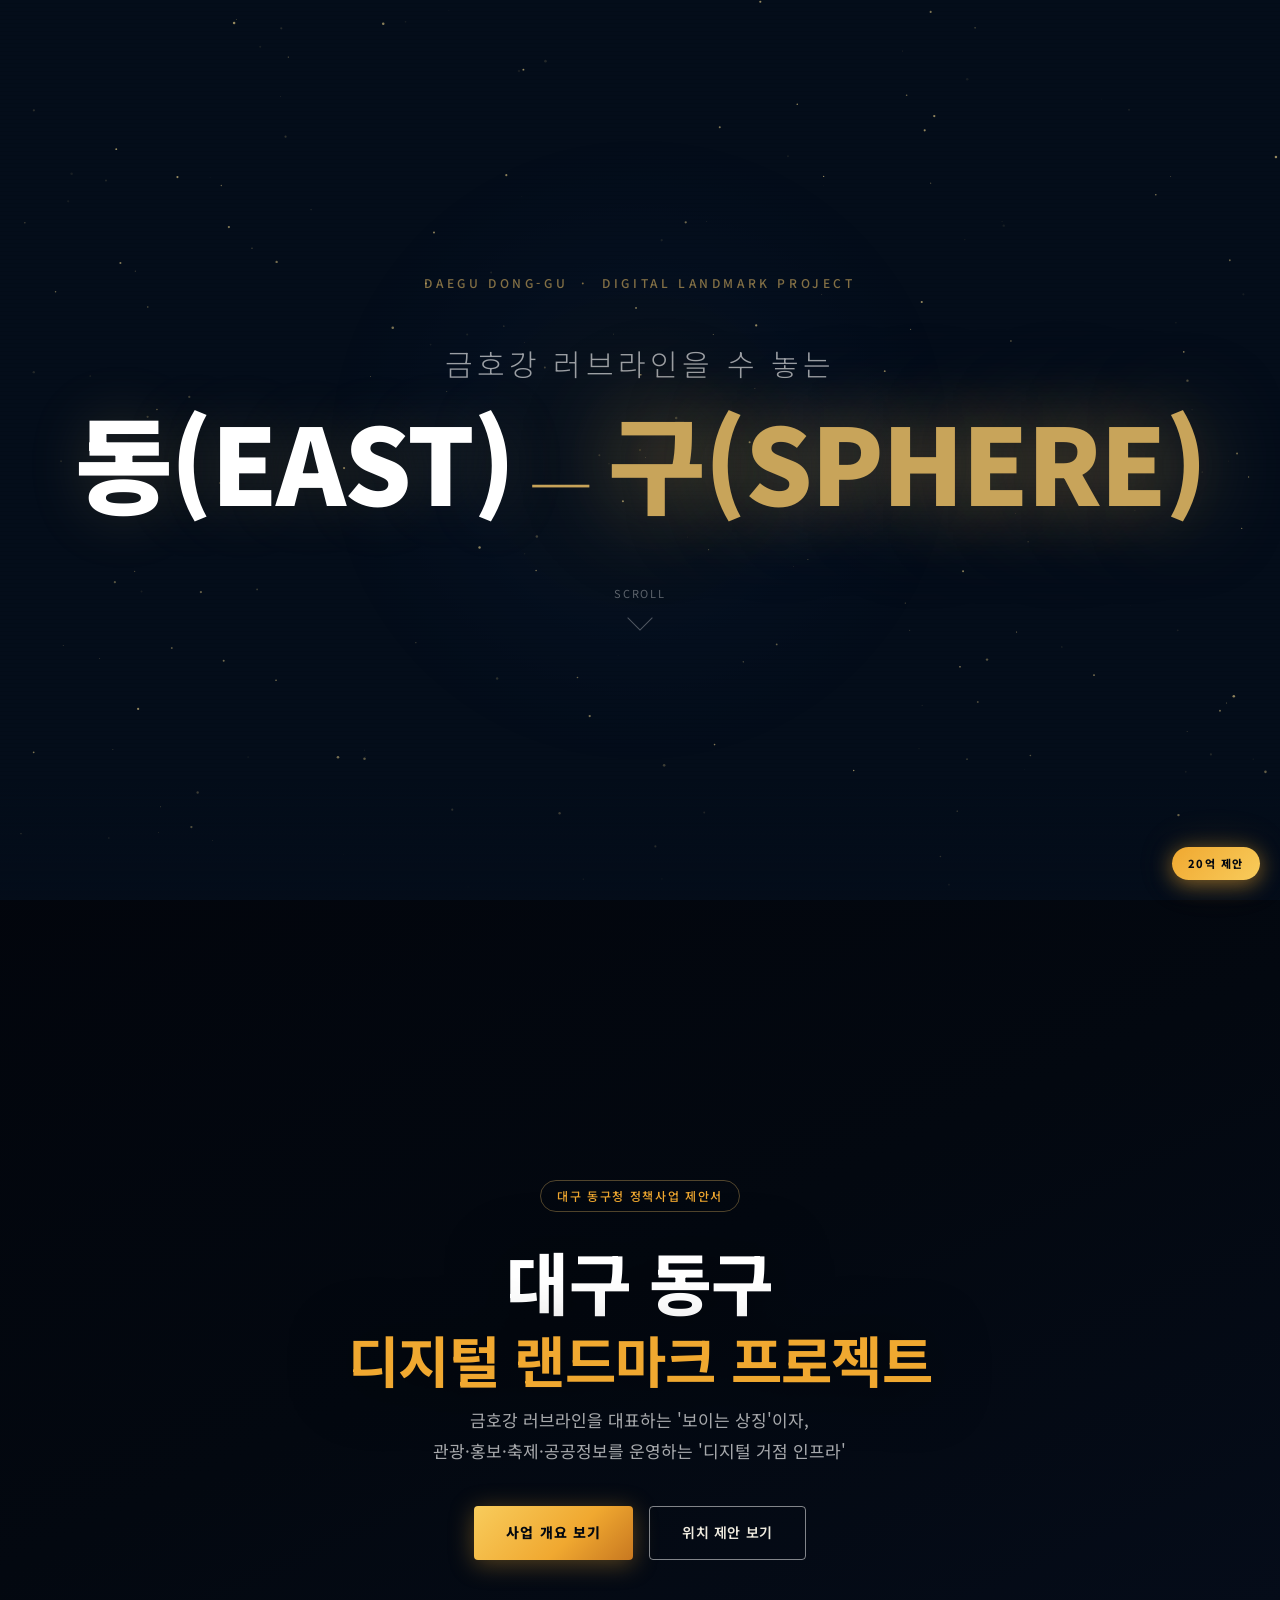
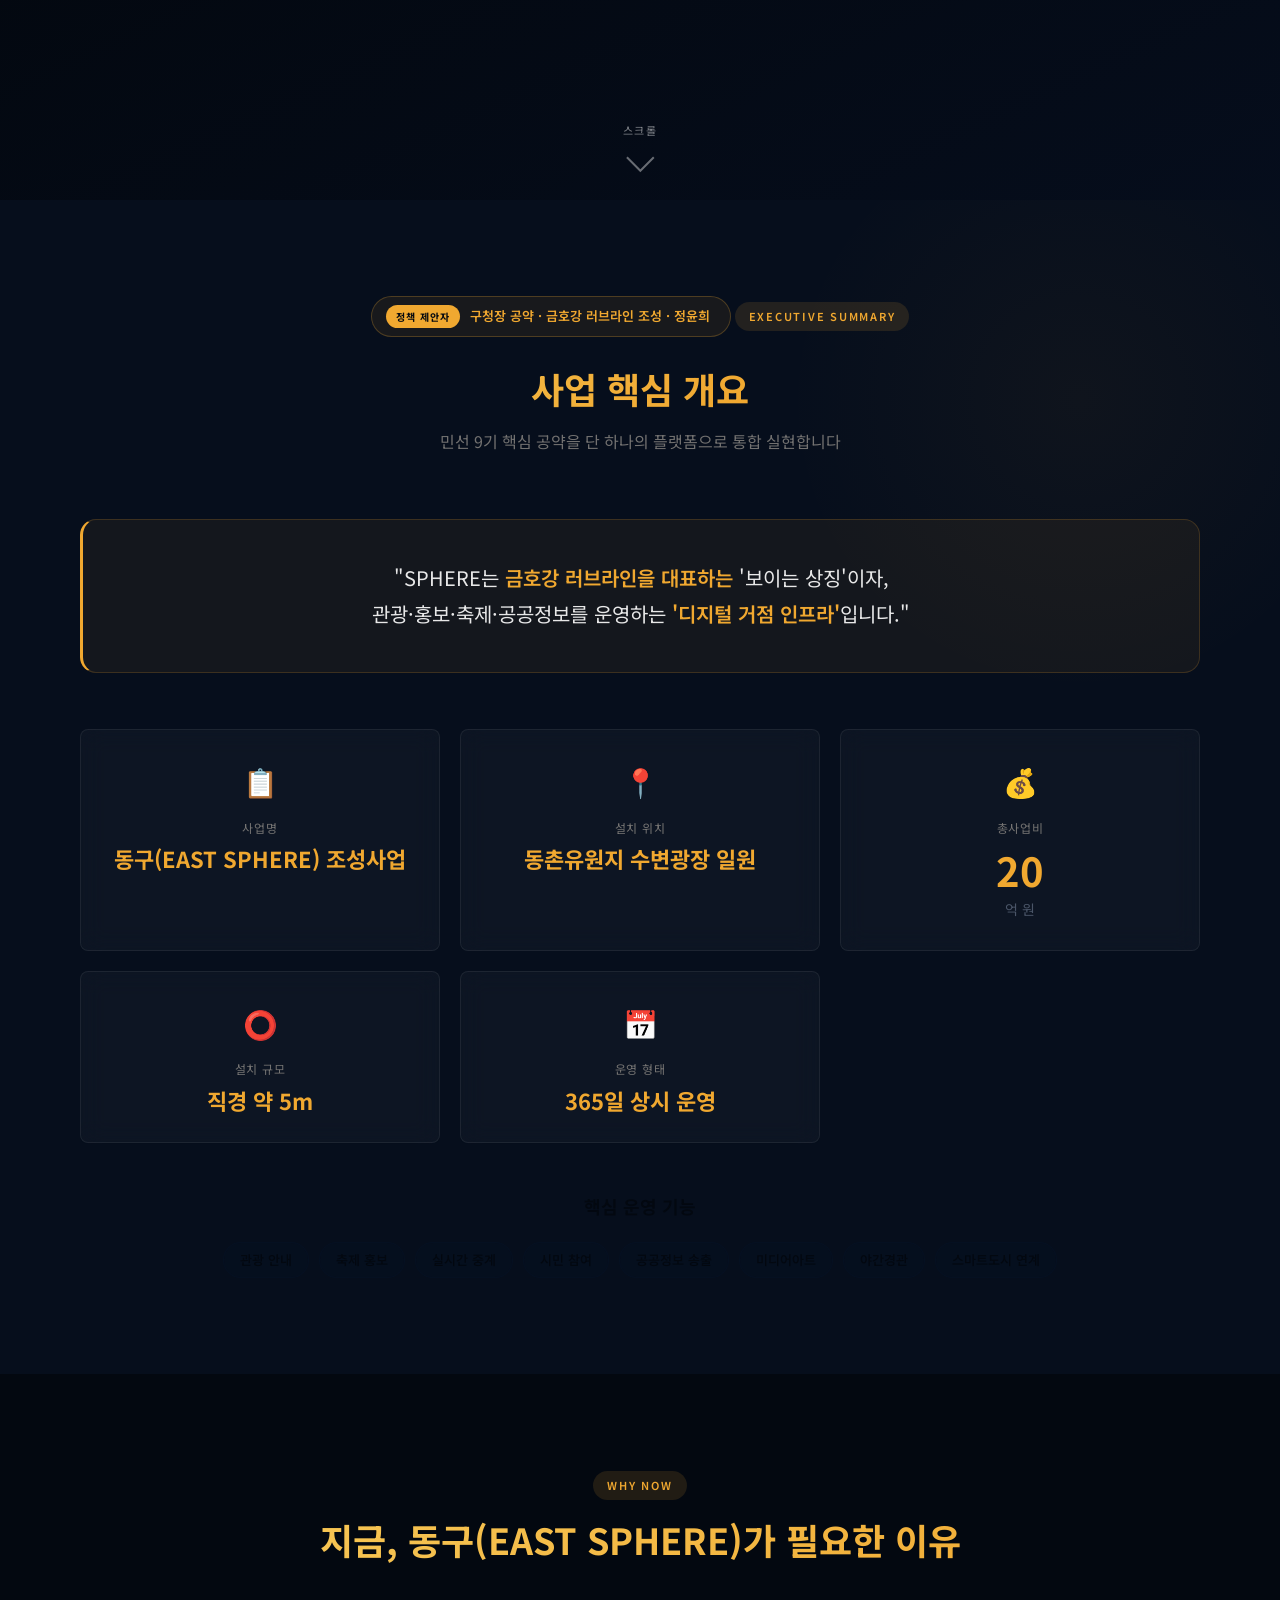
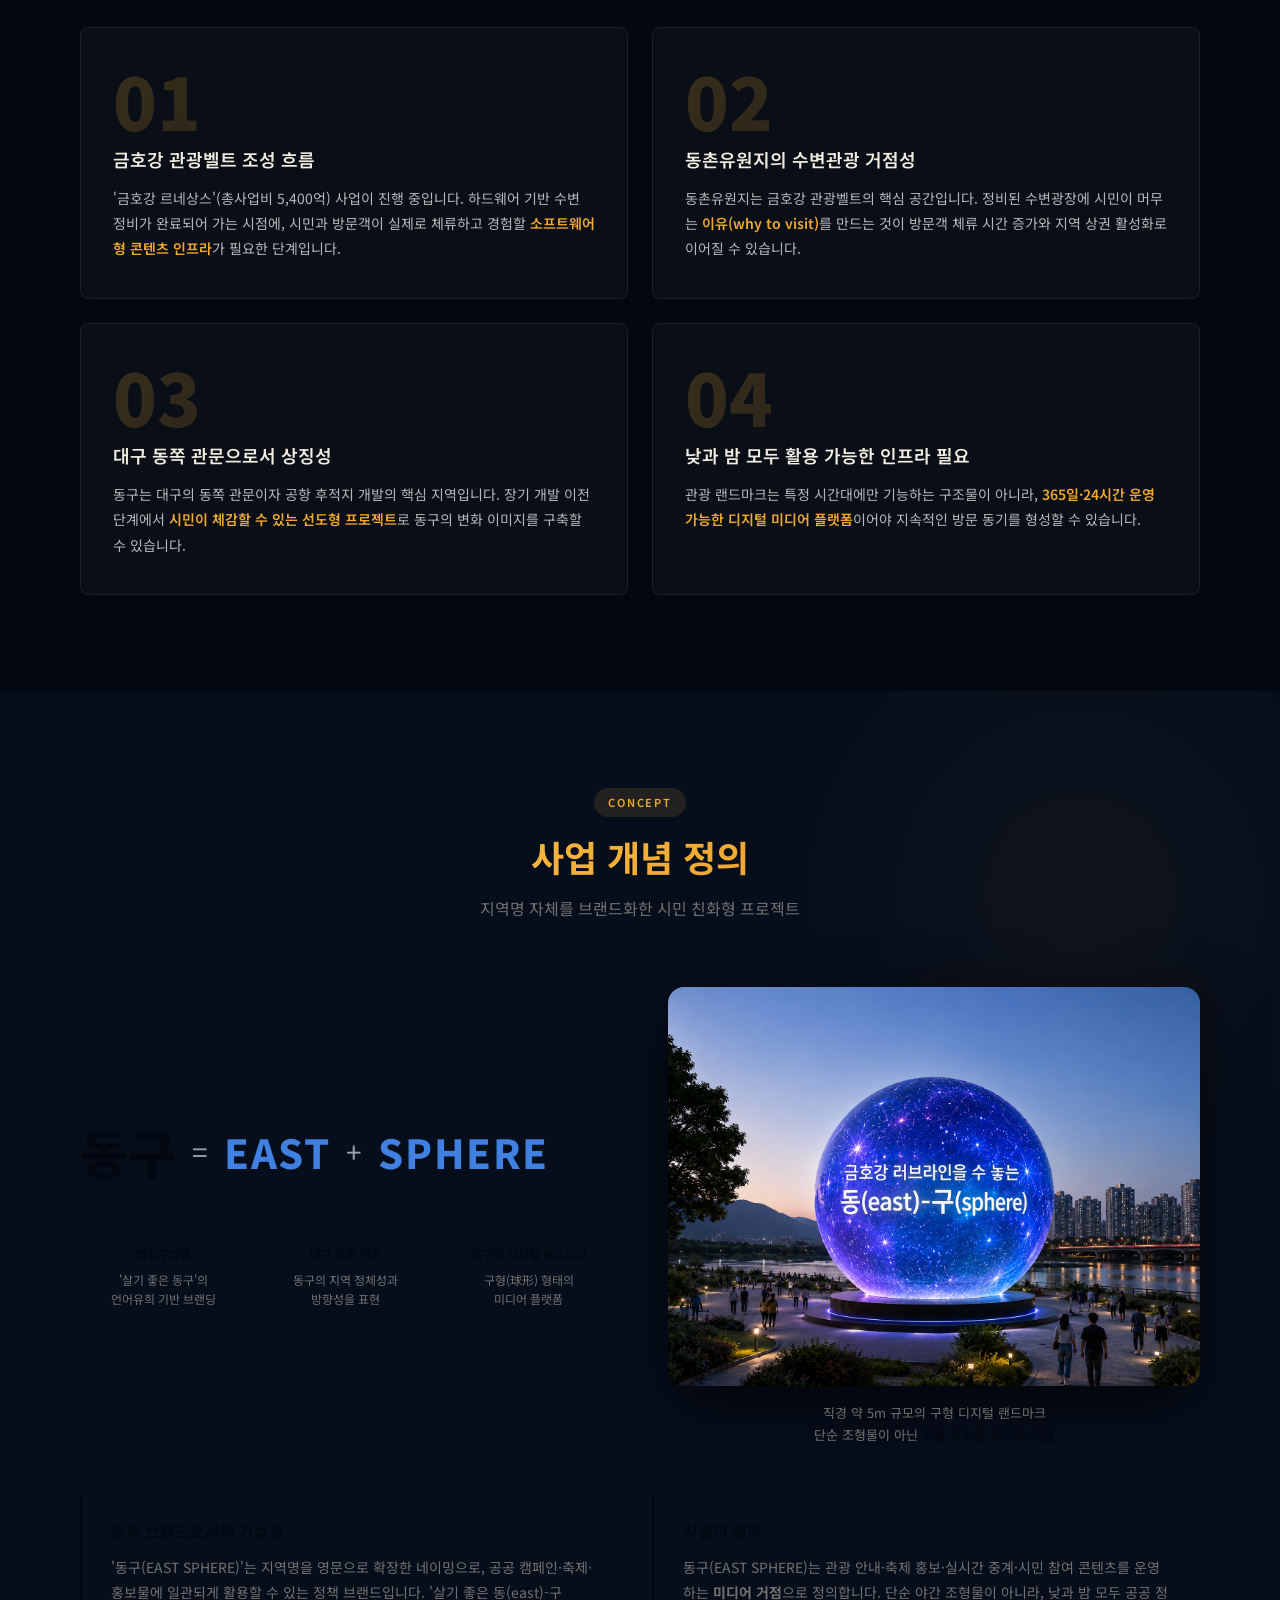
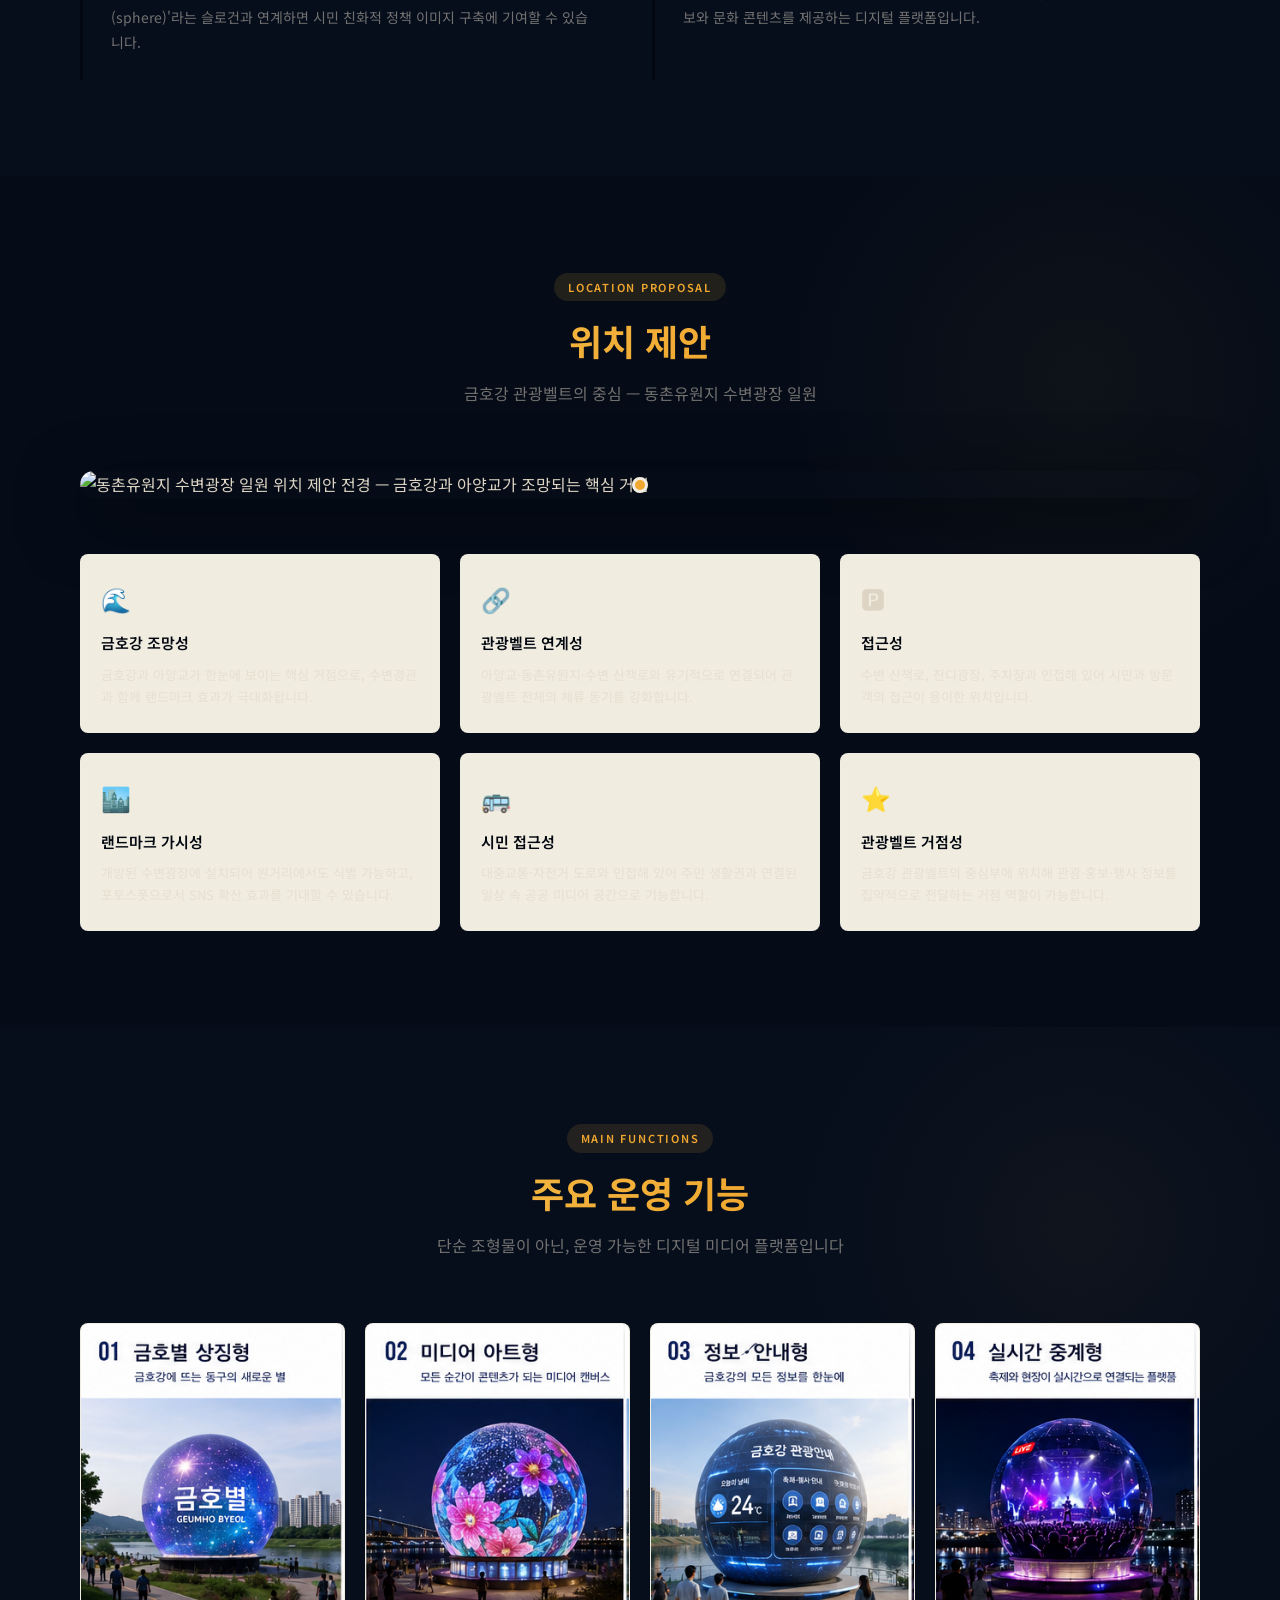
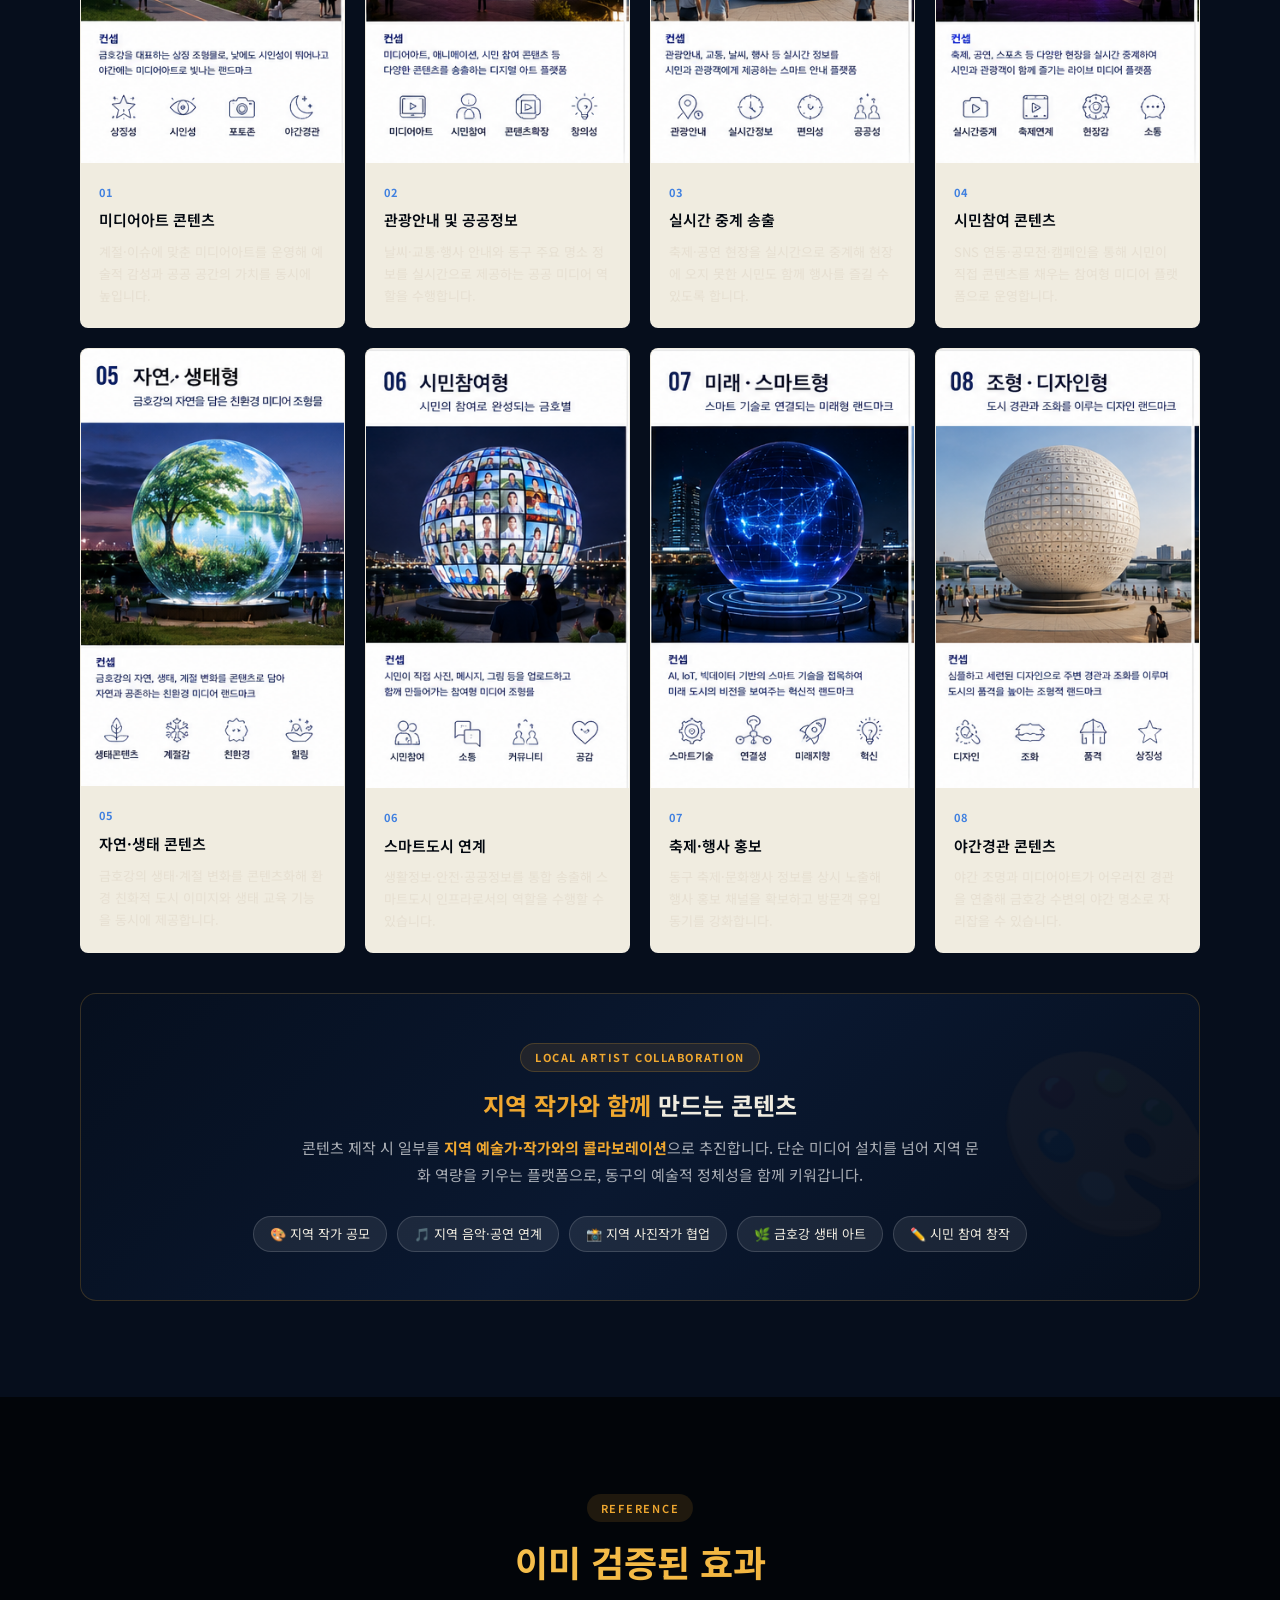
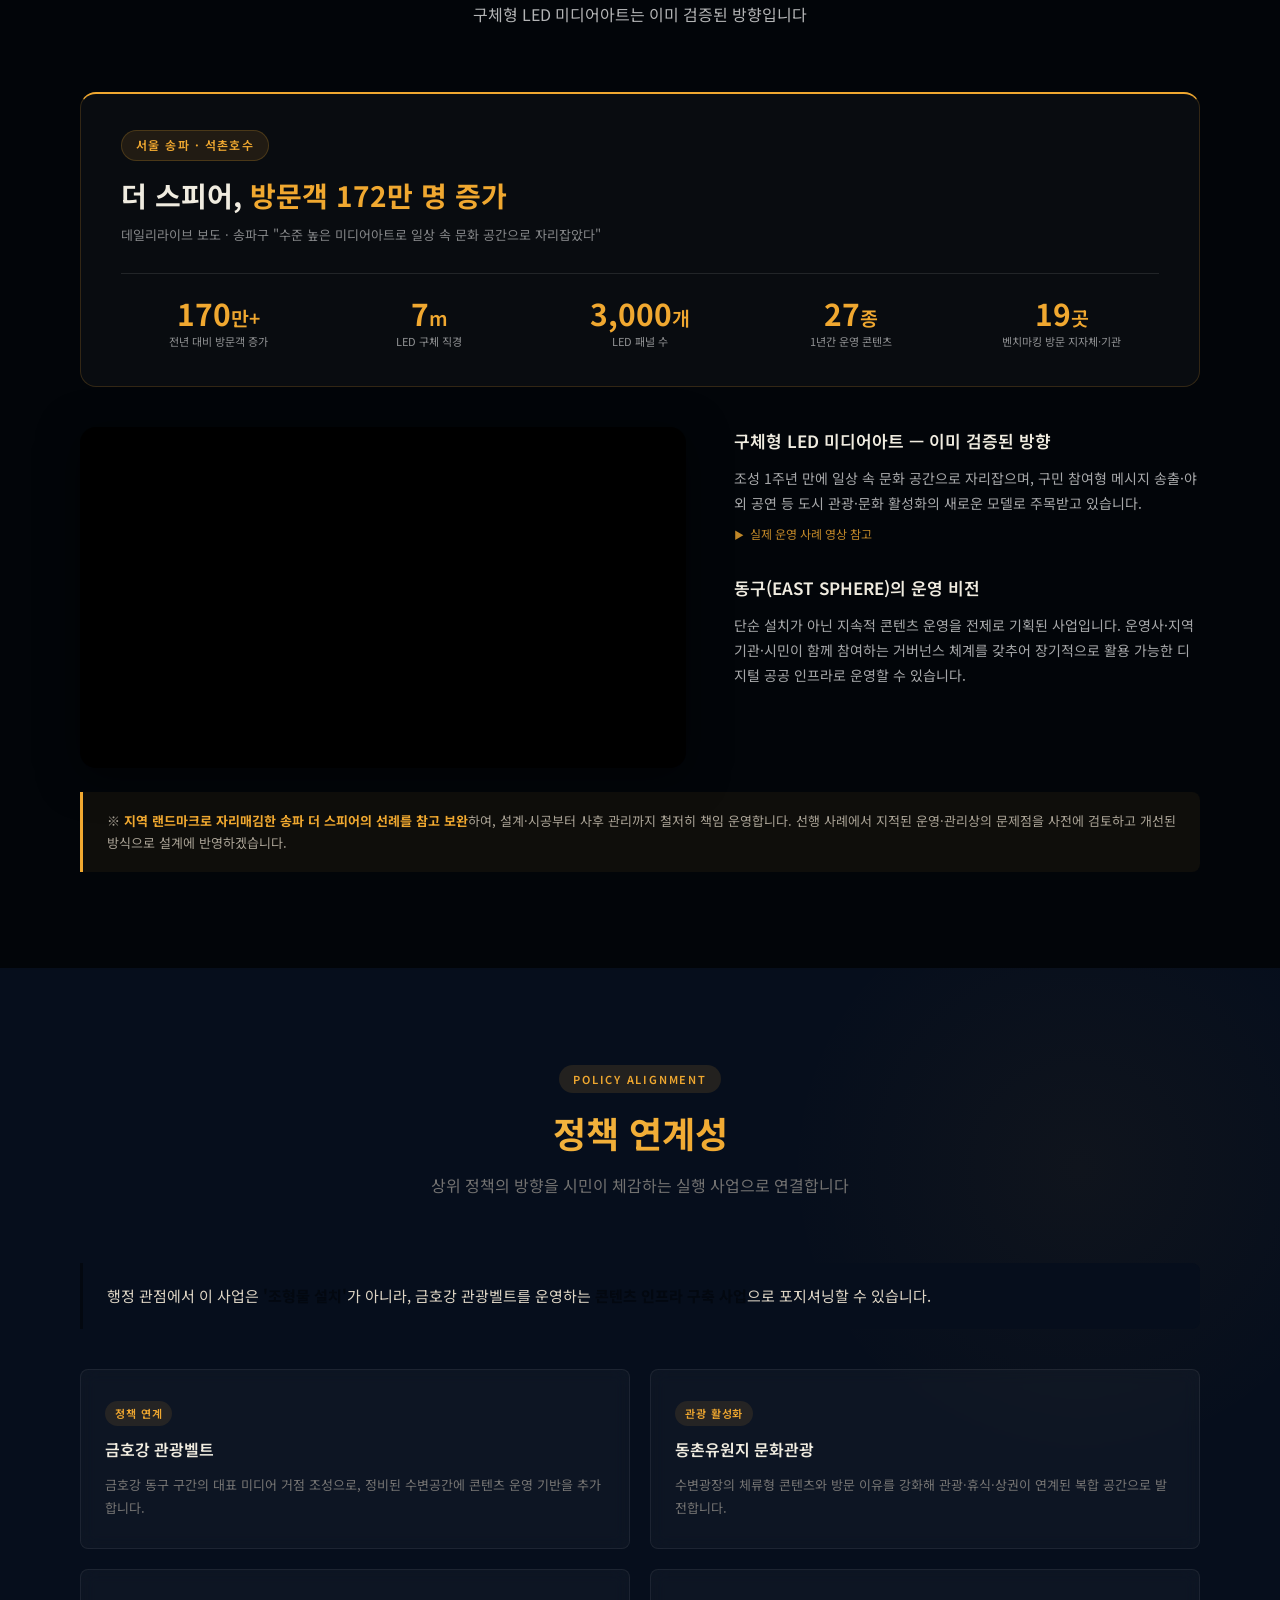
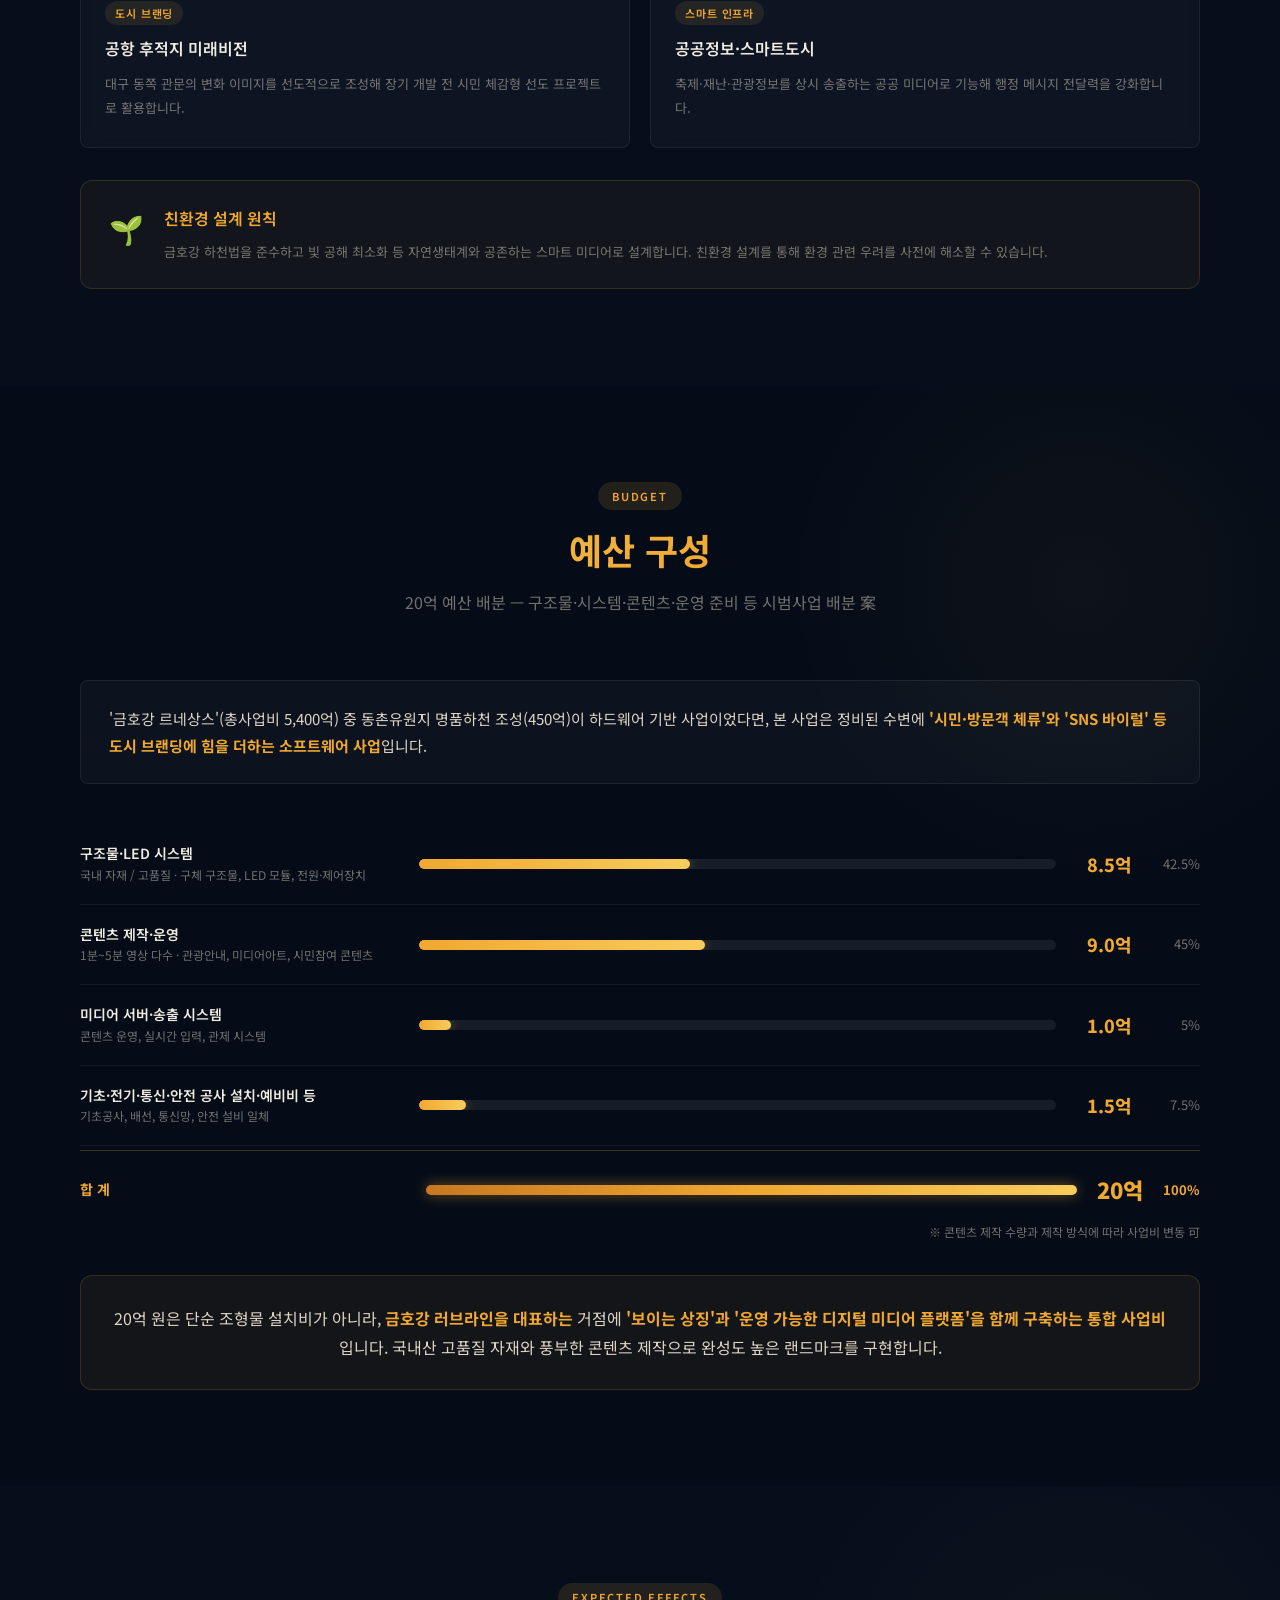
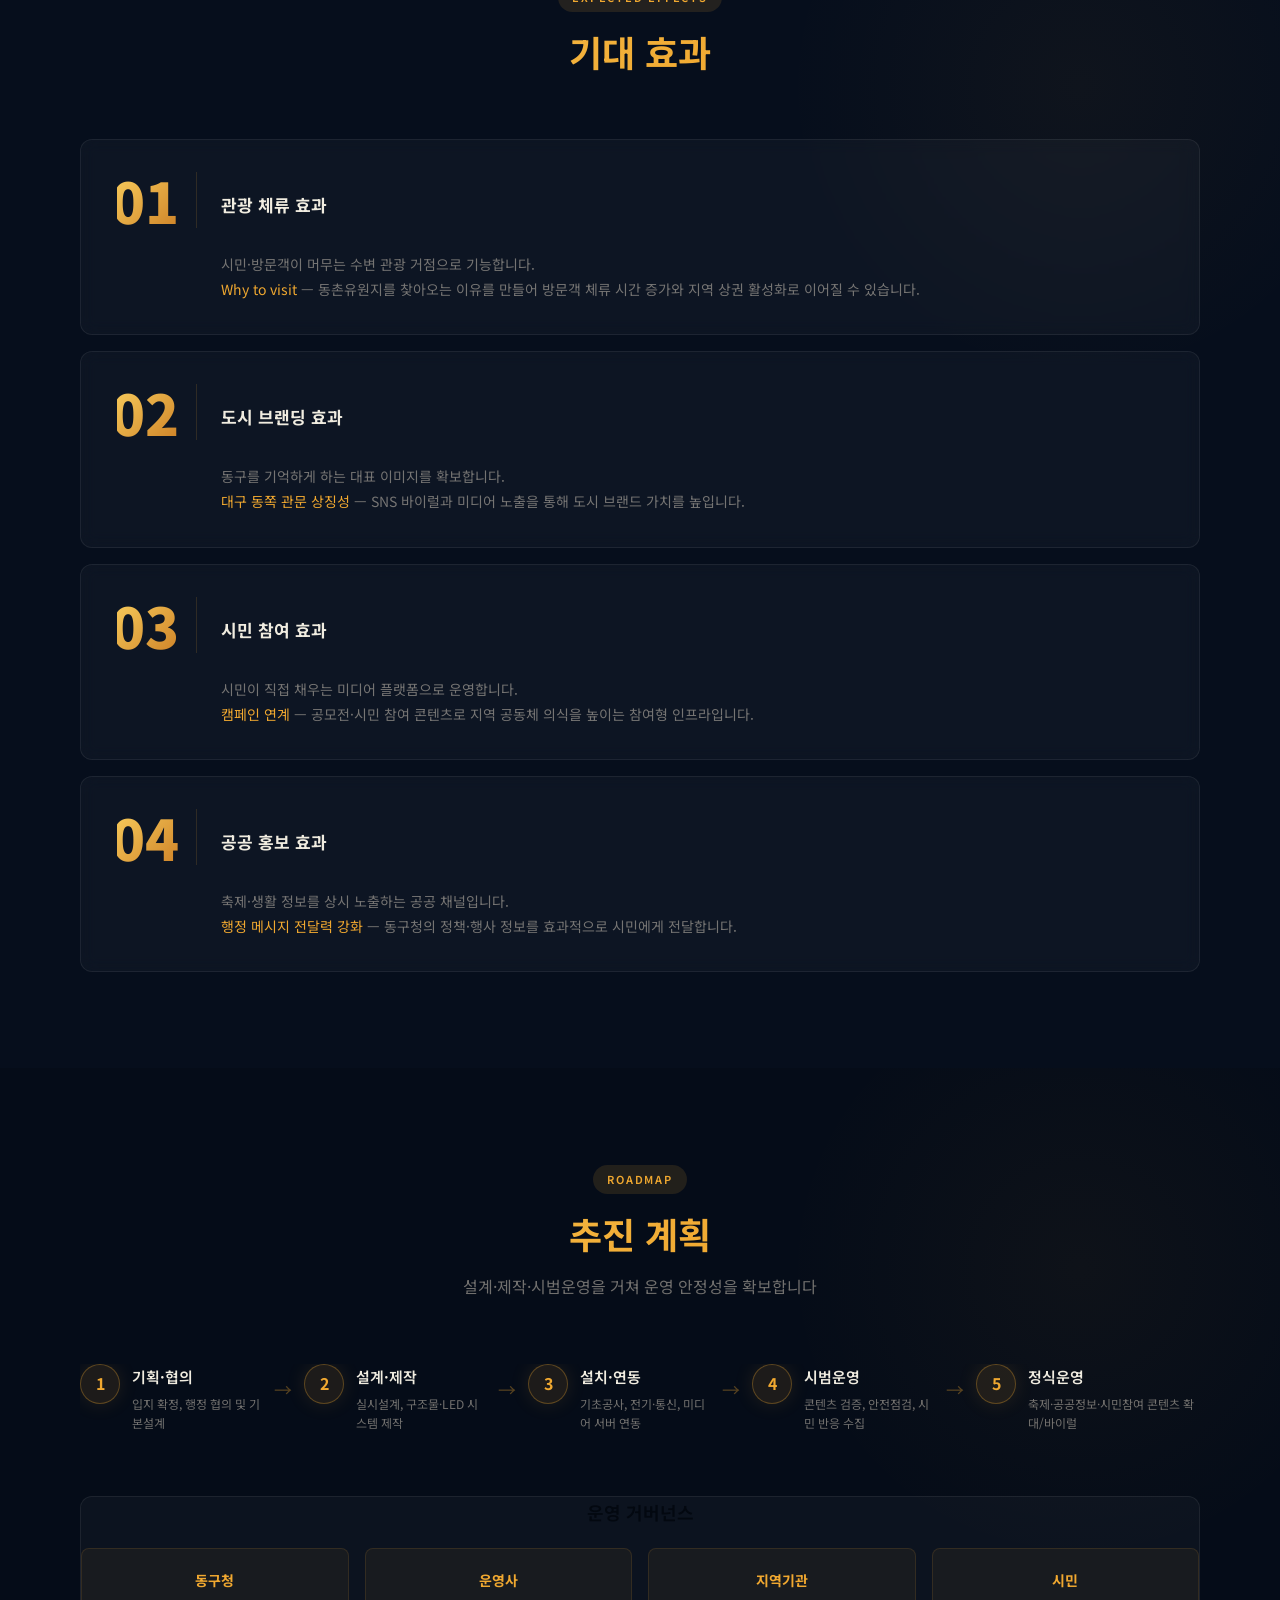
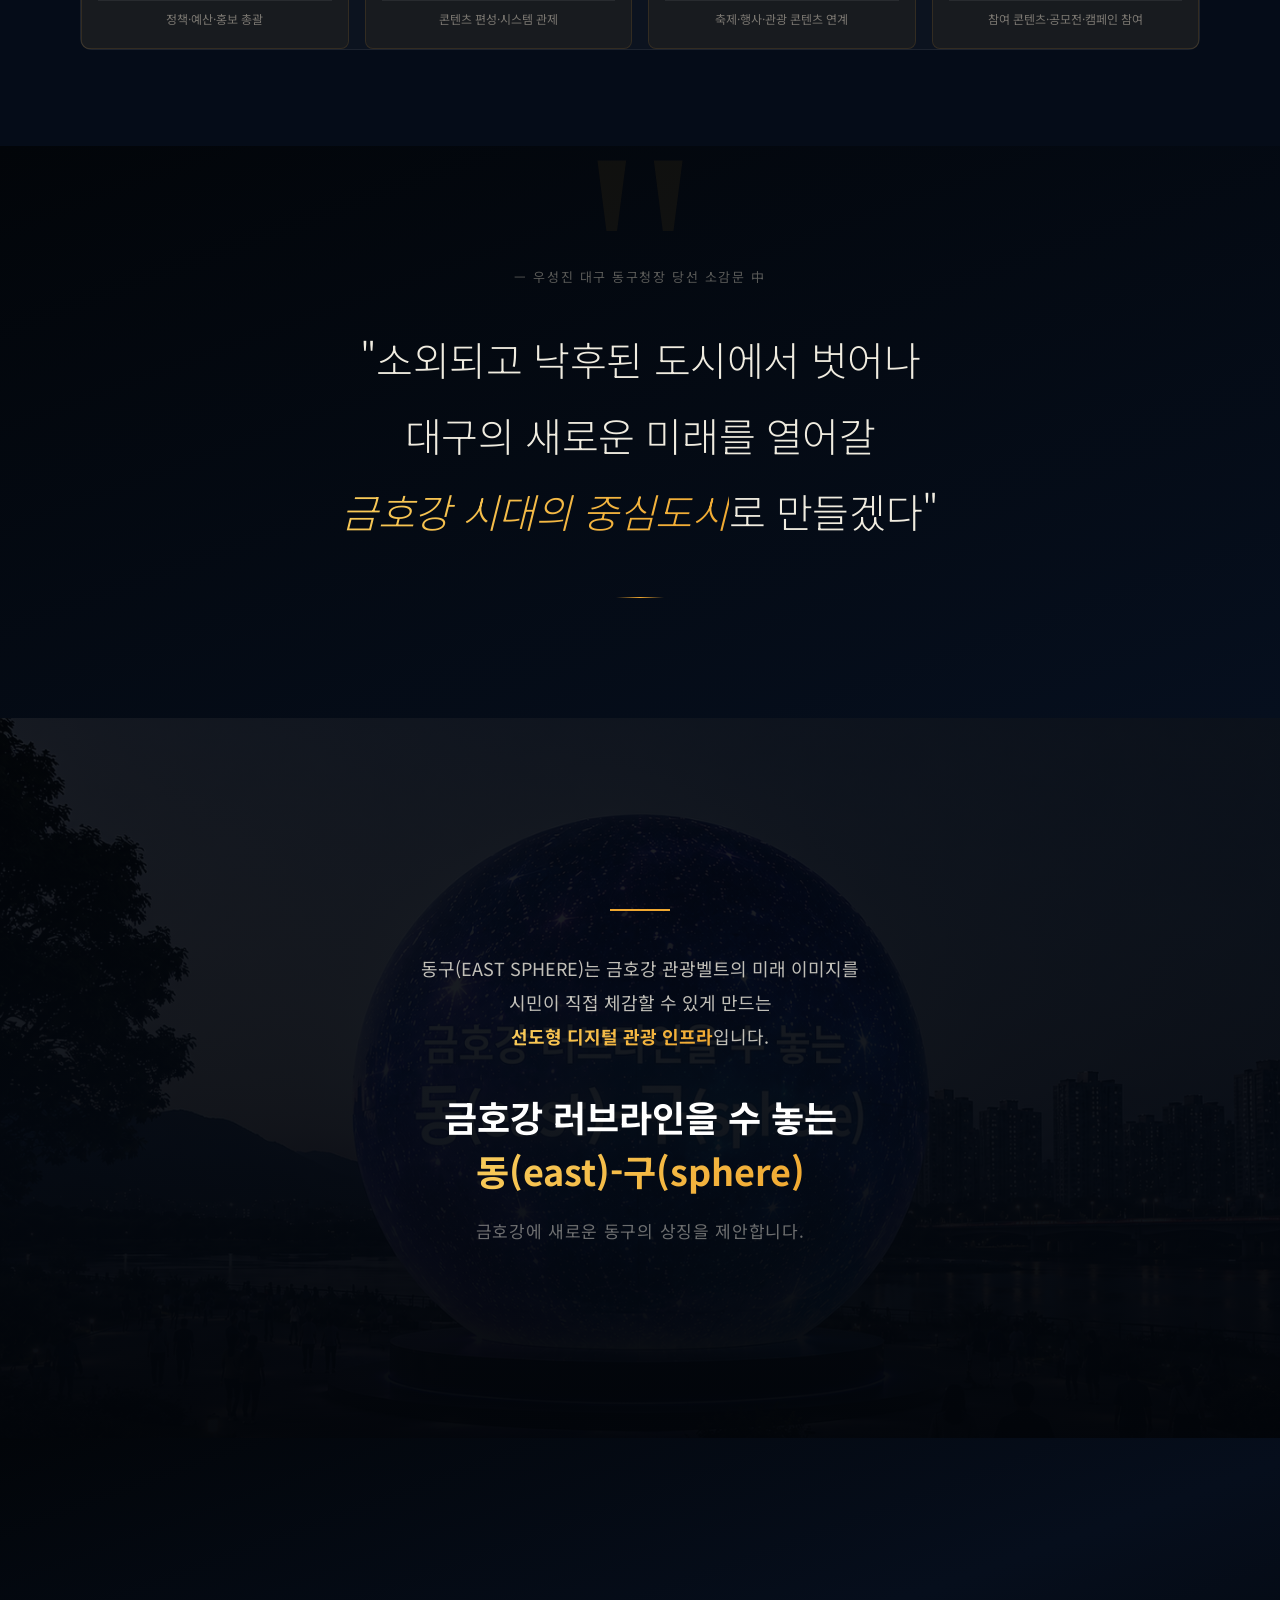
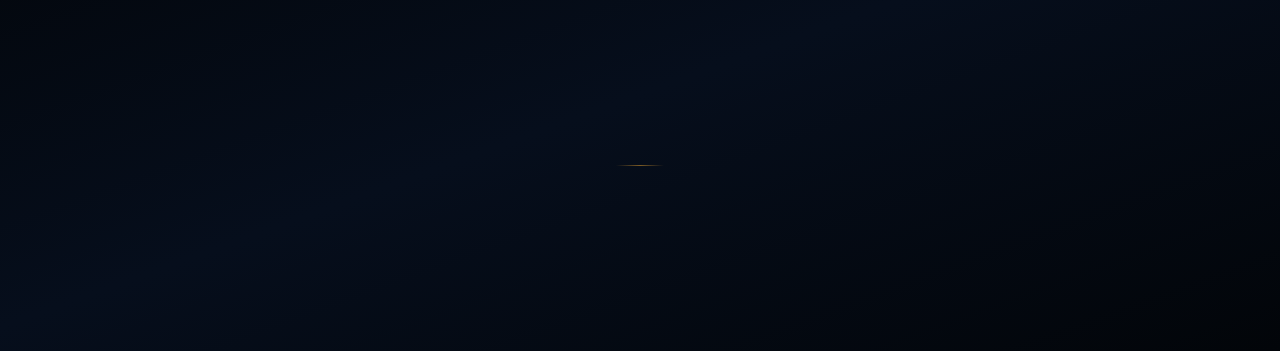
==== commit 01fc6cf0: "20억 버전 CSS 강제 적용 및 캐시 버스팅 - body/섹션 배경 오버라이드에 !important 추가 - CSS 링크 ?v=3 쿼리로 브라우저 캐시 무효화  Co-Author" ====
--- a/v20/index.html
+++ b/v20/index.html
@@ -10,7 +10,7 @@
   <meta name="theme-color" content="#040d1a">
   <title>동구(EAST SPHERE) | 대구 동구 디지털 랜드마크 프로젝트 — 20억 제안</title>
   <link rel="stylesheet" href="../css/style.css">
-  <link rel="stylesheet" href="css/theme-silver.css">
+  <link rel="stylesheet" href="css/theme-silver.css?v=3">
   <link rel="preconnect" href="https://fonts.googleapis.com">
   <link rel="preconnect" href="https://fonts.gstatic.com" crossorigin>
   <link href="https://fonts.googleapis.com/css2?family=Noto+Sans+KR:wght@300;400;500;600;700&display=swap" rel="stylesheet">
--- a/v20/css/theme-silver.css
+++ b/v20/css/theme-silver.css
@@ -26,13 +26,13 @@
 }
 
 /* ── 2. body / base ── */
-body { background: #030810; }
+body { background: #030810 !important; }
 
 /* ── 3. 섹션 배경 — 전체 다크 ── */
-.section-white { background: #060e1c; }
-.section-light { background: #050c18; }
-.section-navy  { background: #030810; }
-.section-dark  { background: #020509; }
+.section-white { background: #060e1c !important; }
+.section-light { background: #050c18 !important; }
+.section-navy  { background: #030810 !important; }
+.section-dark  { background: #020509 !important; }
 
 /* 섹션 타이틀: 그래디언트 텍스트 */
 .section-title {
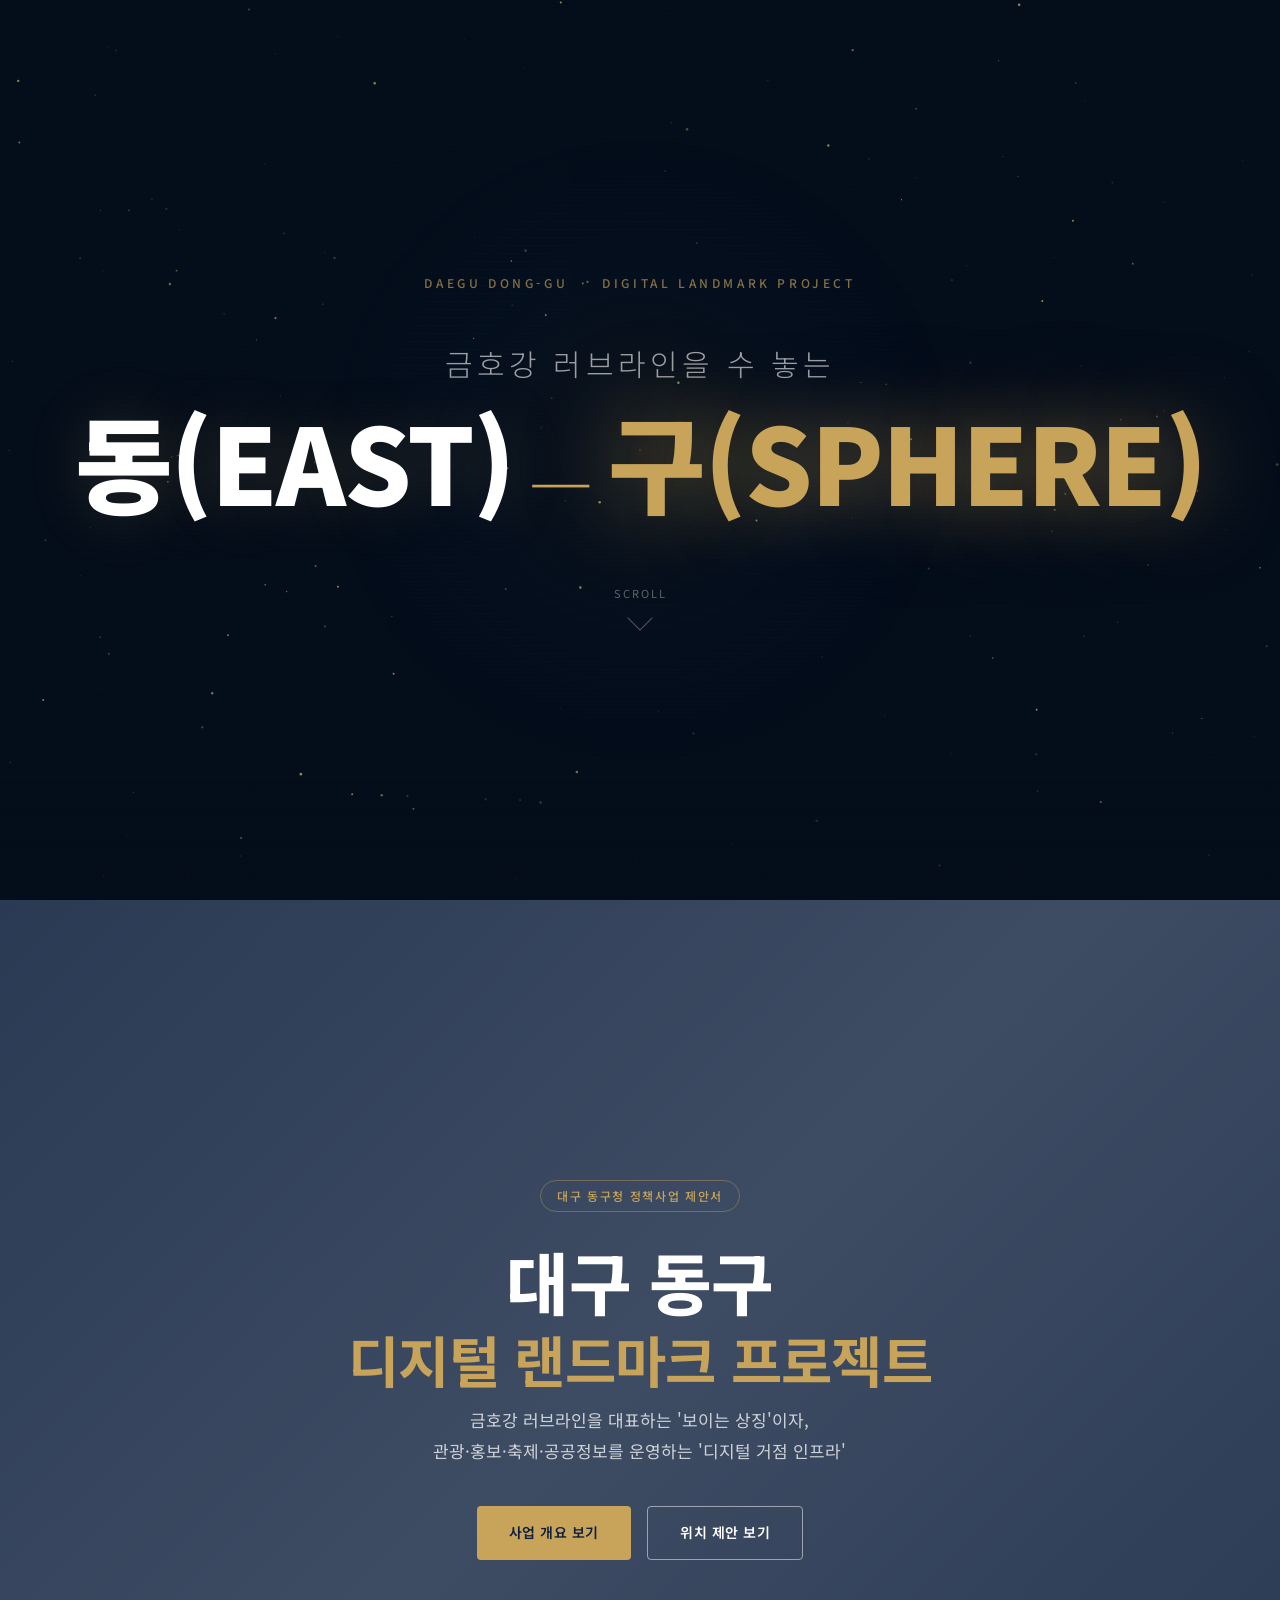
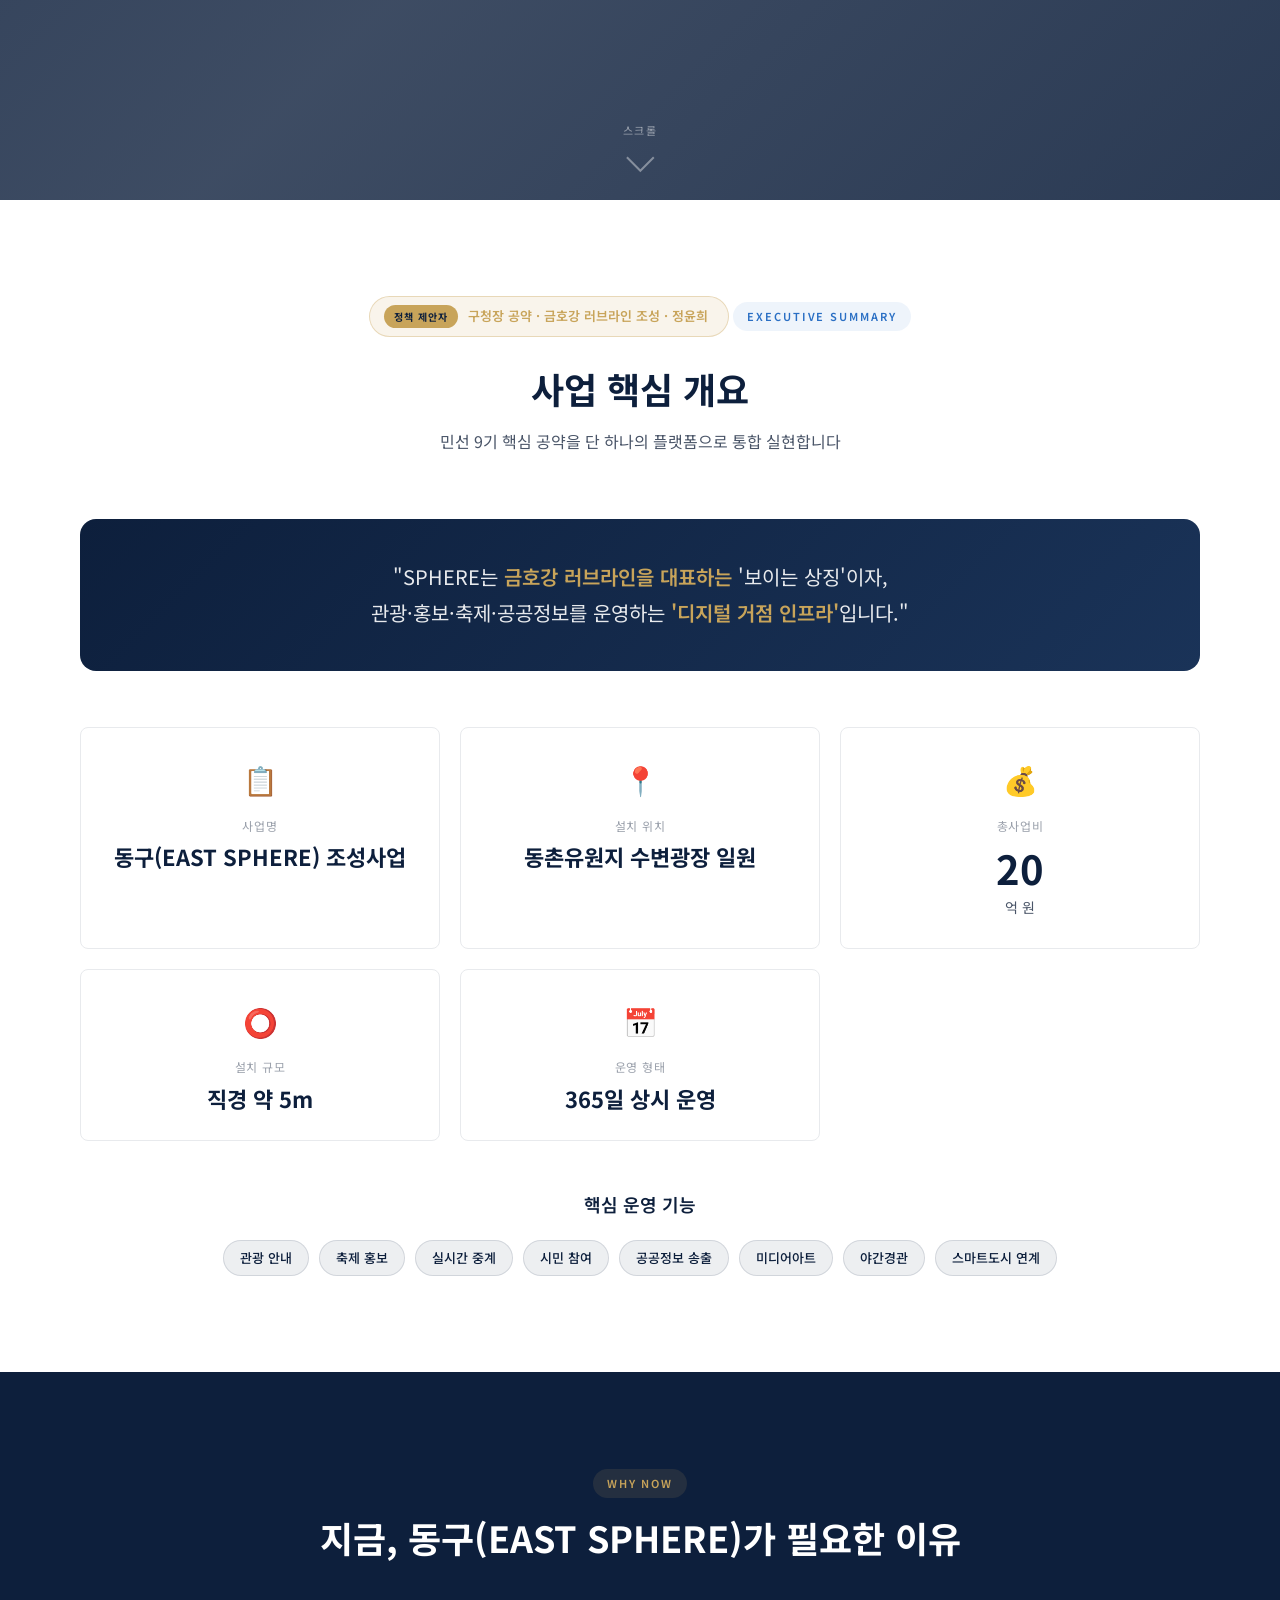
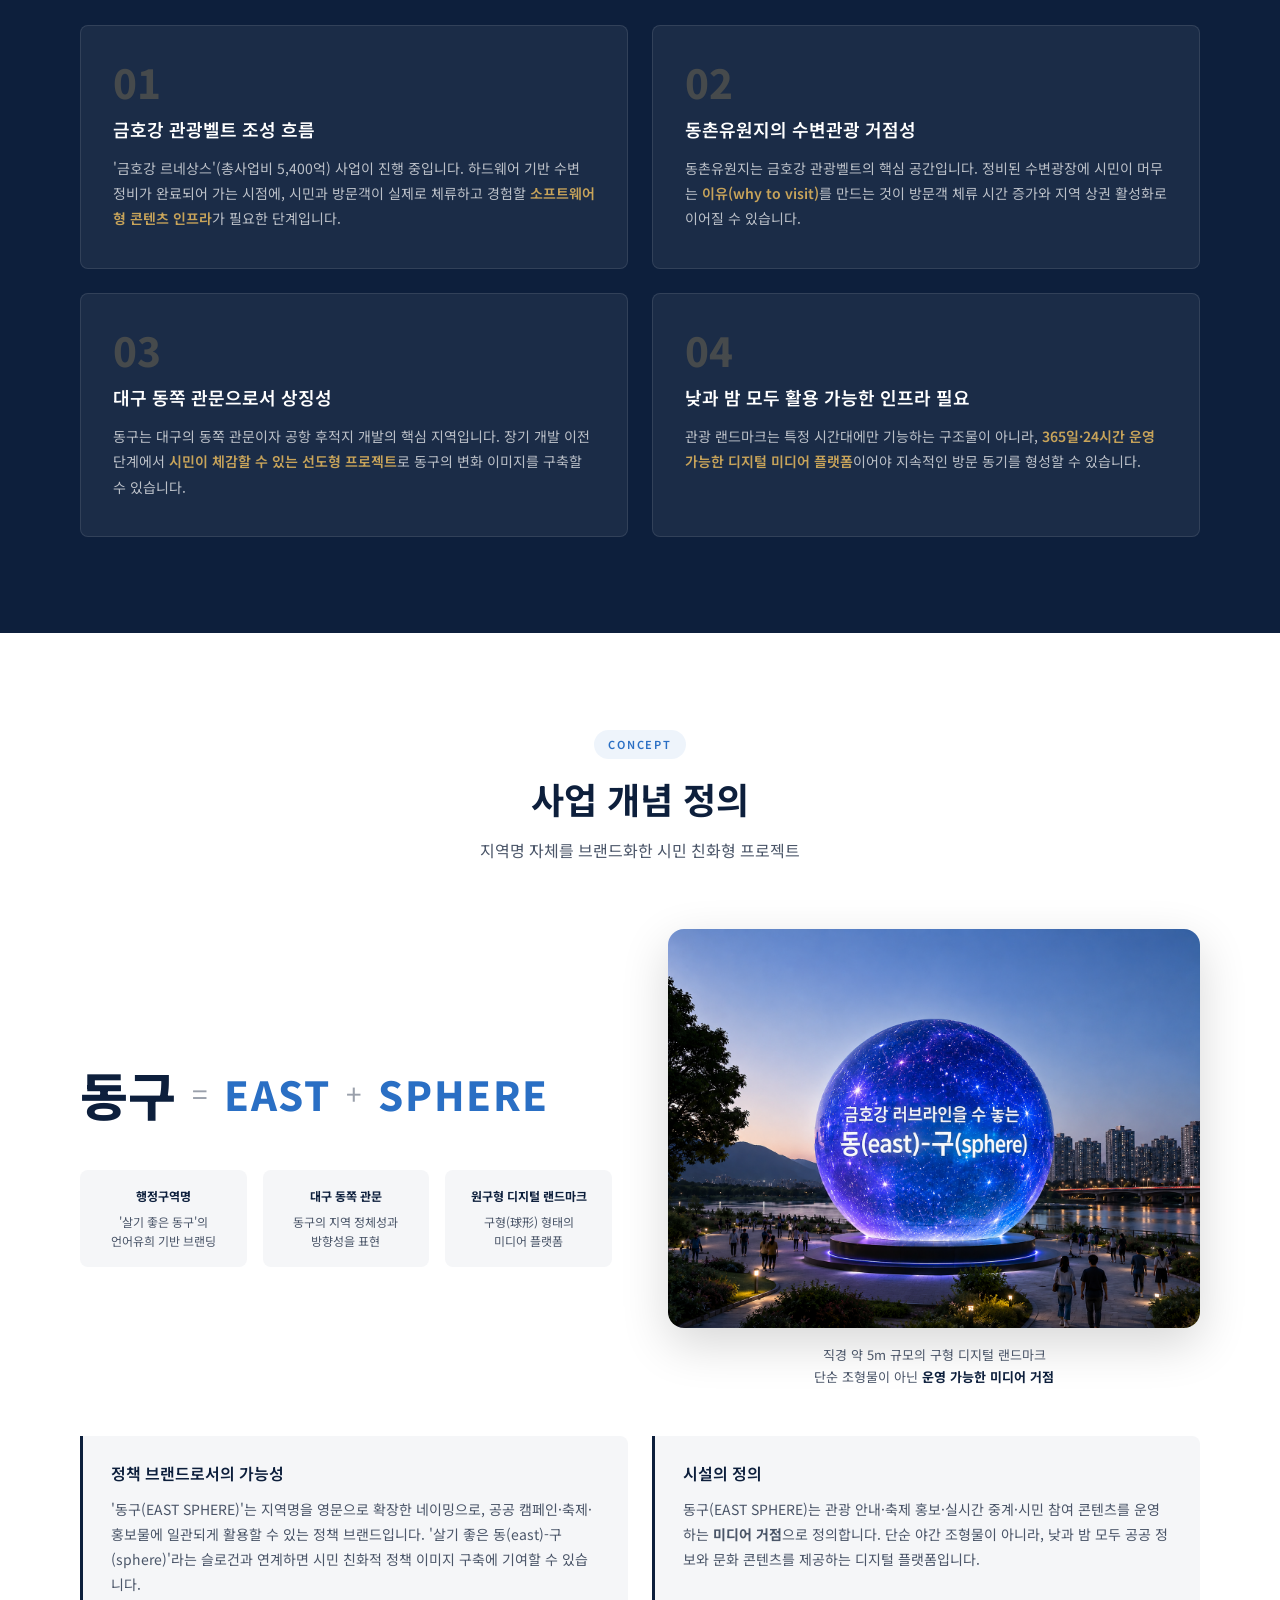
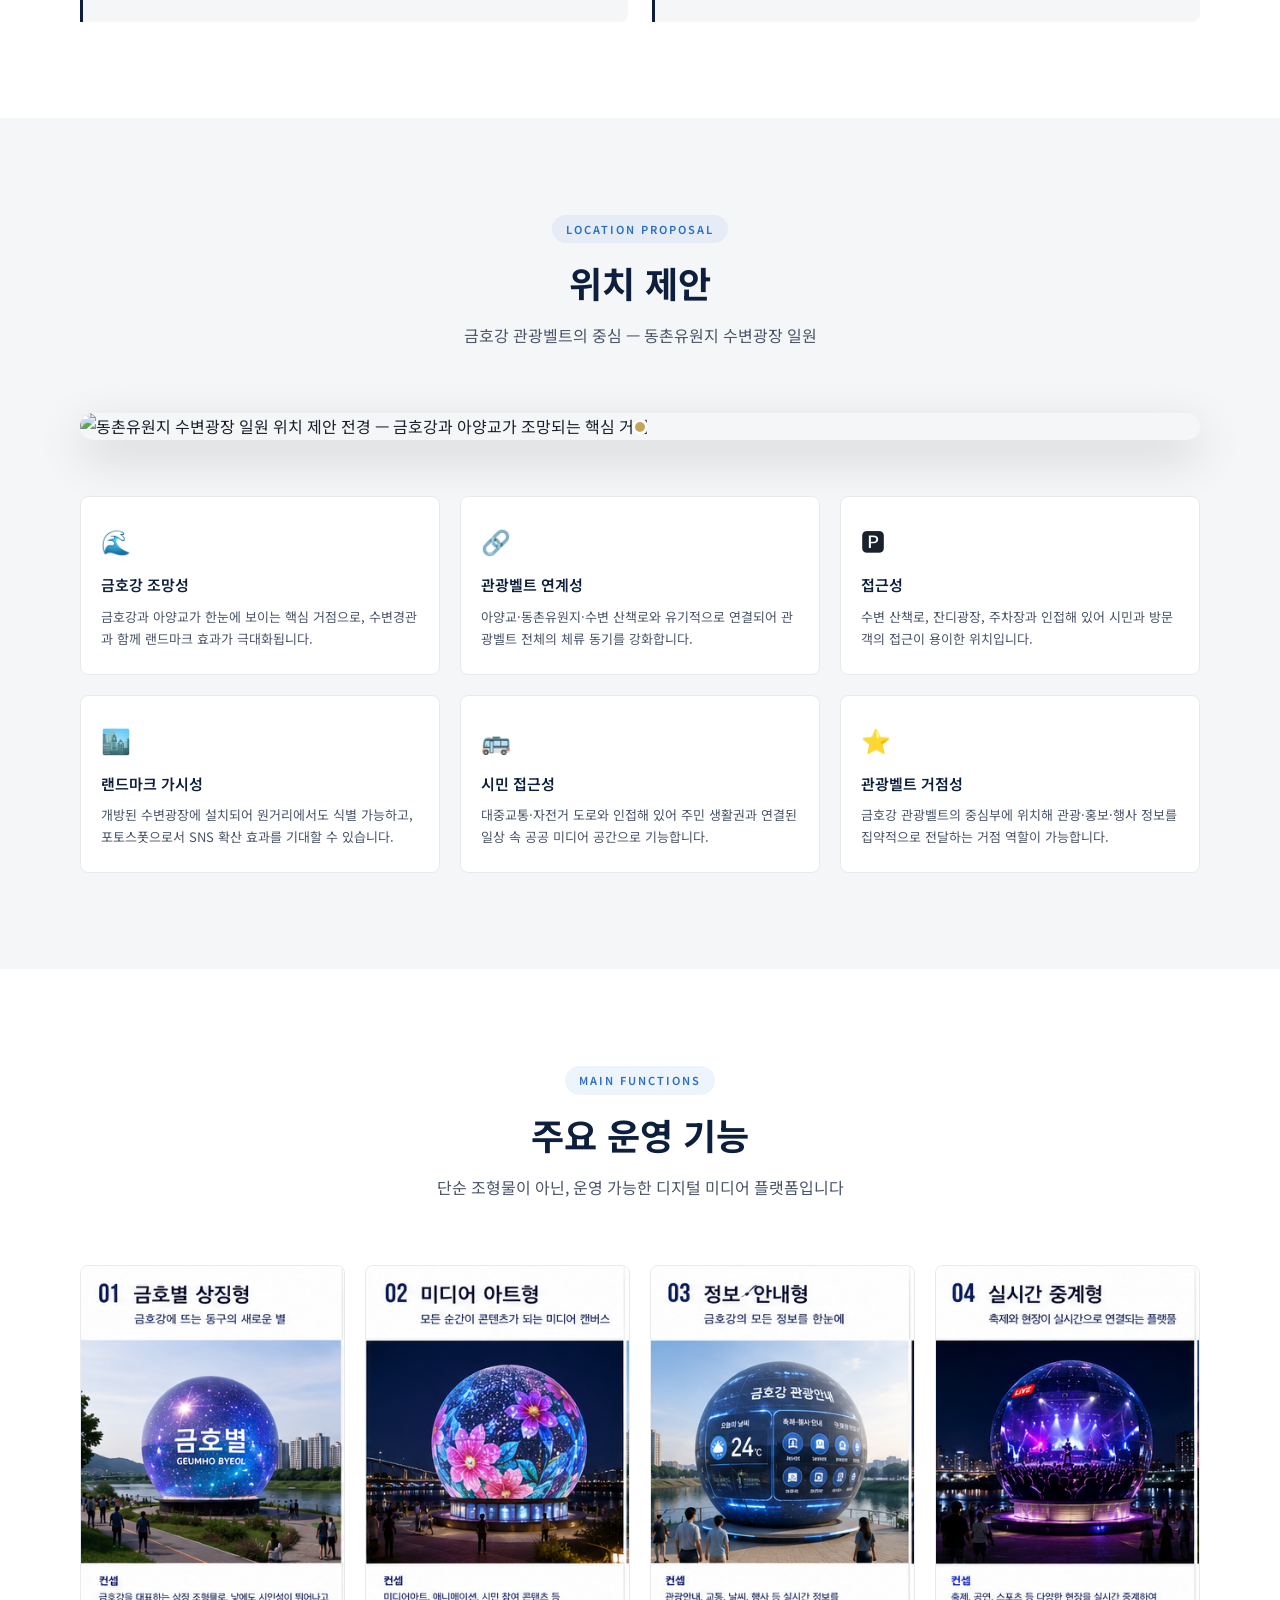
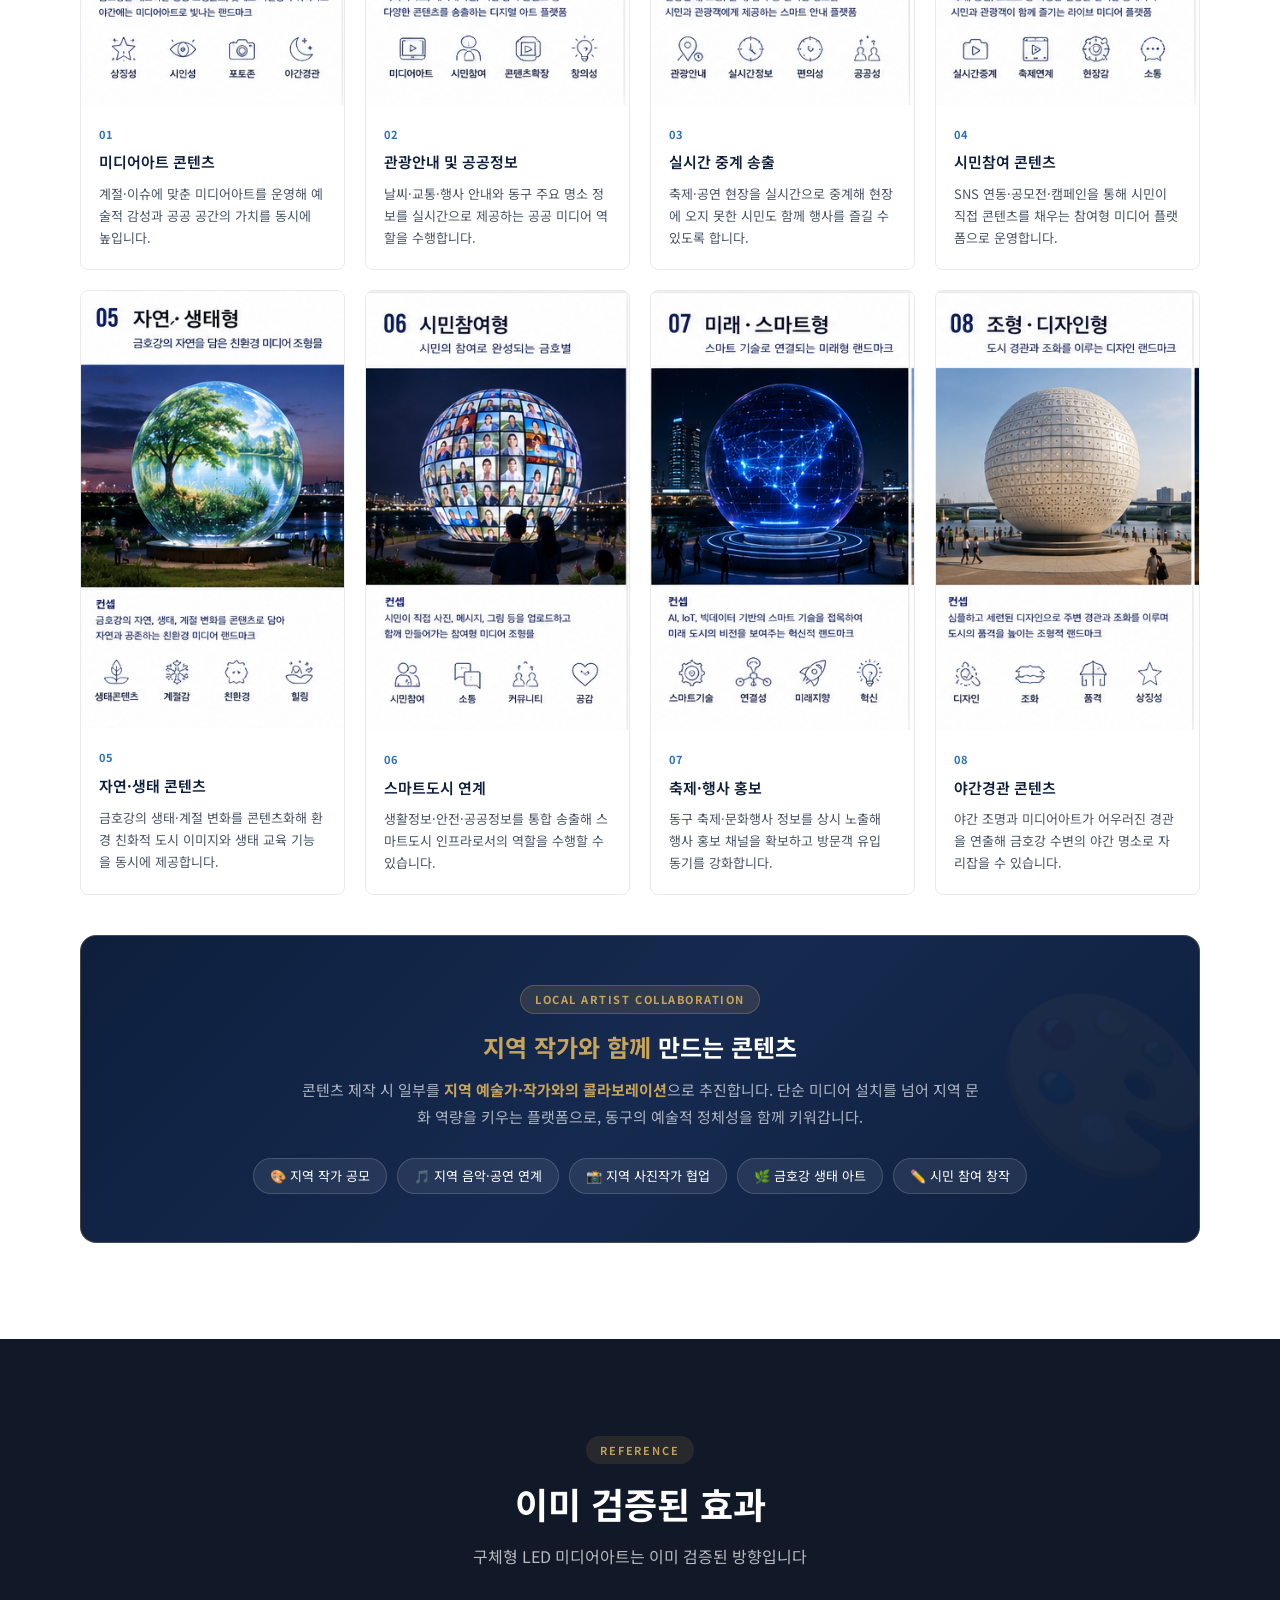
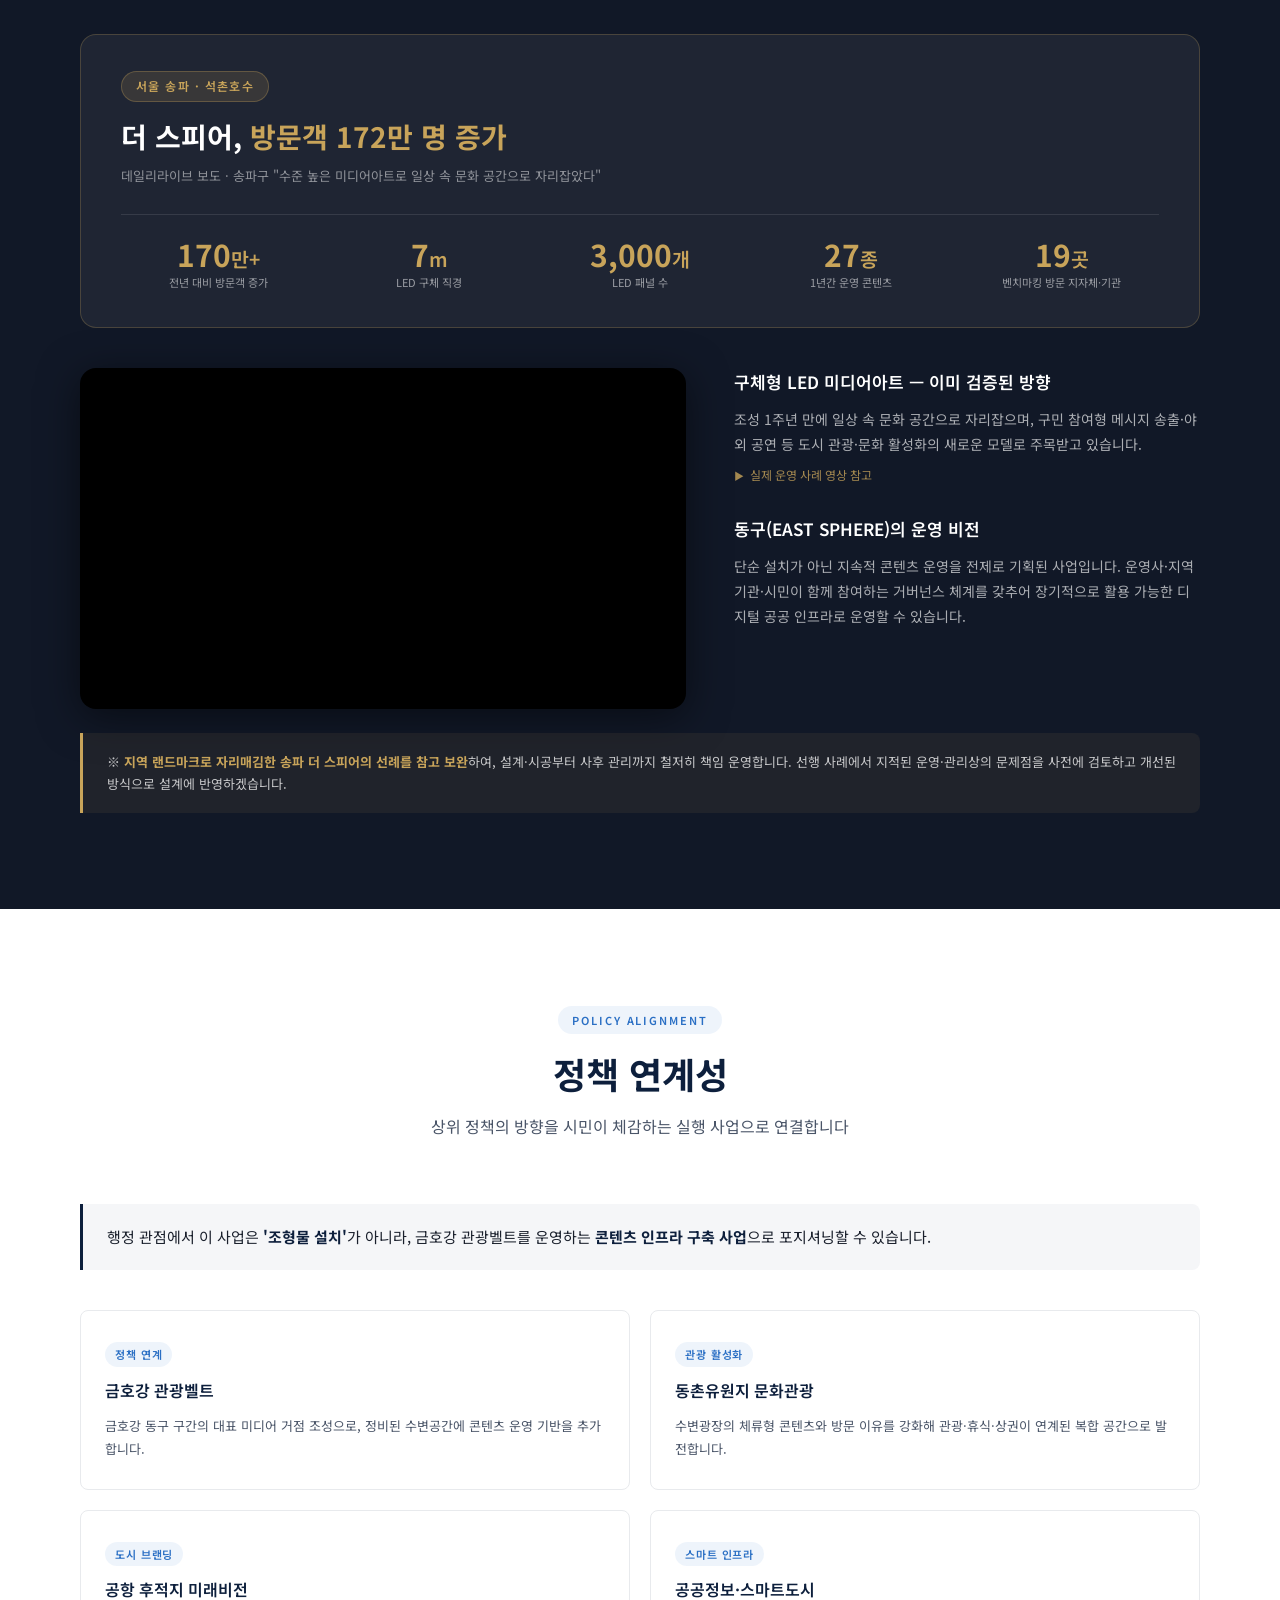
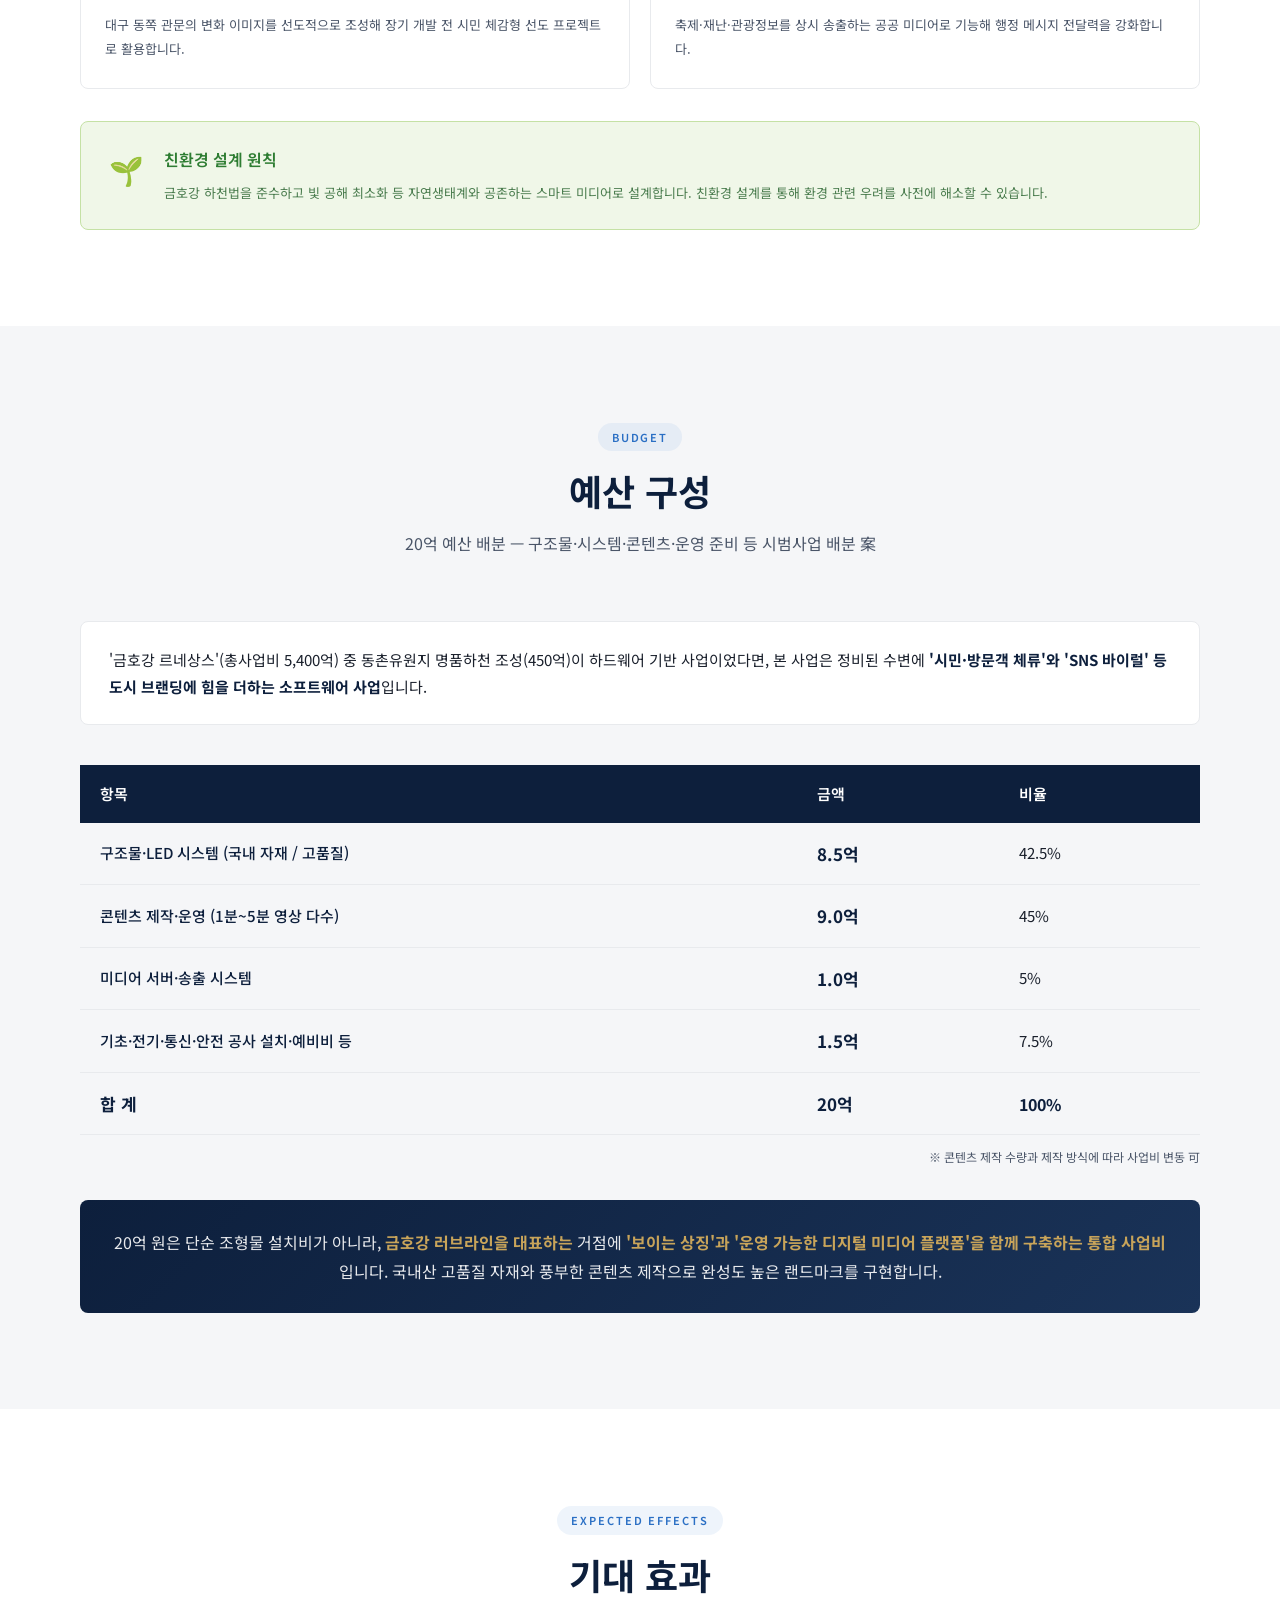
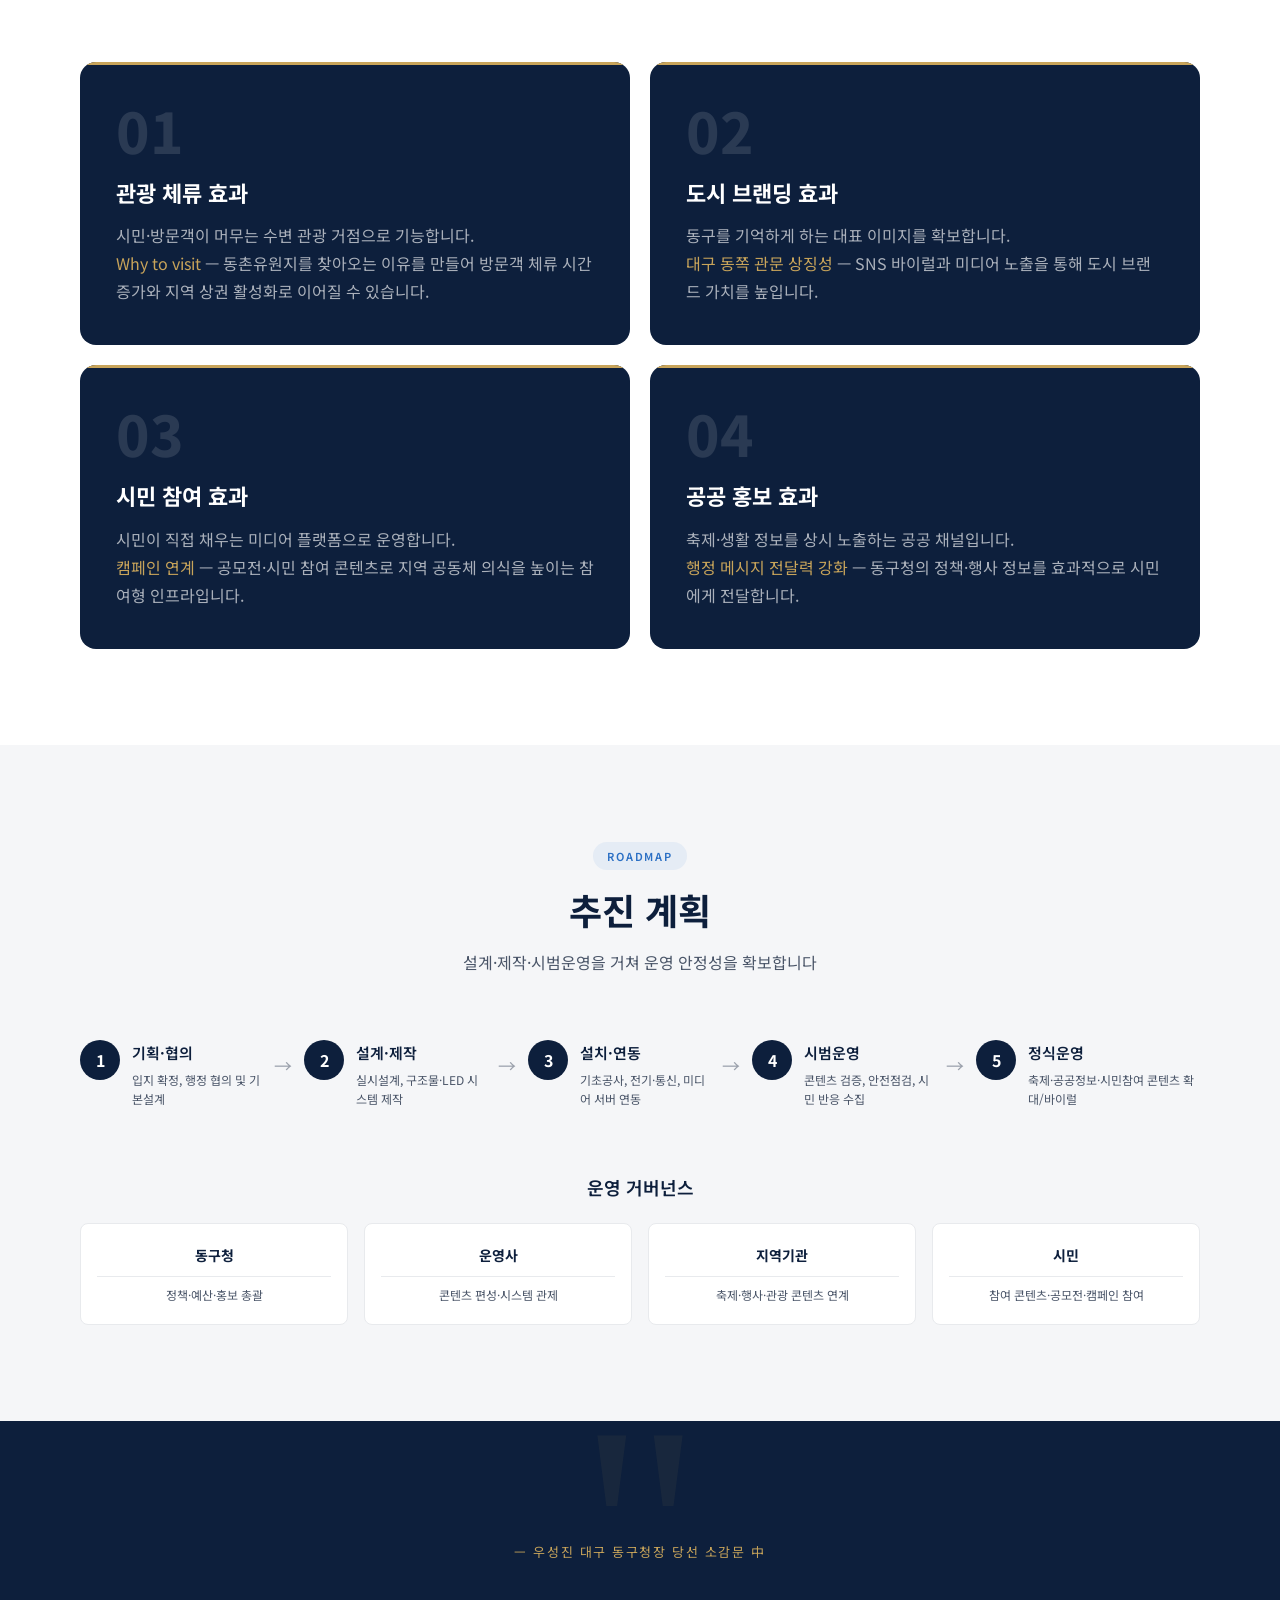
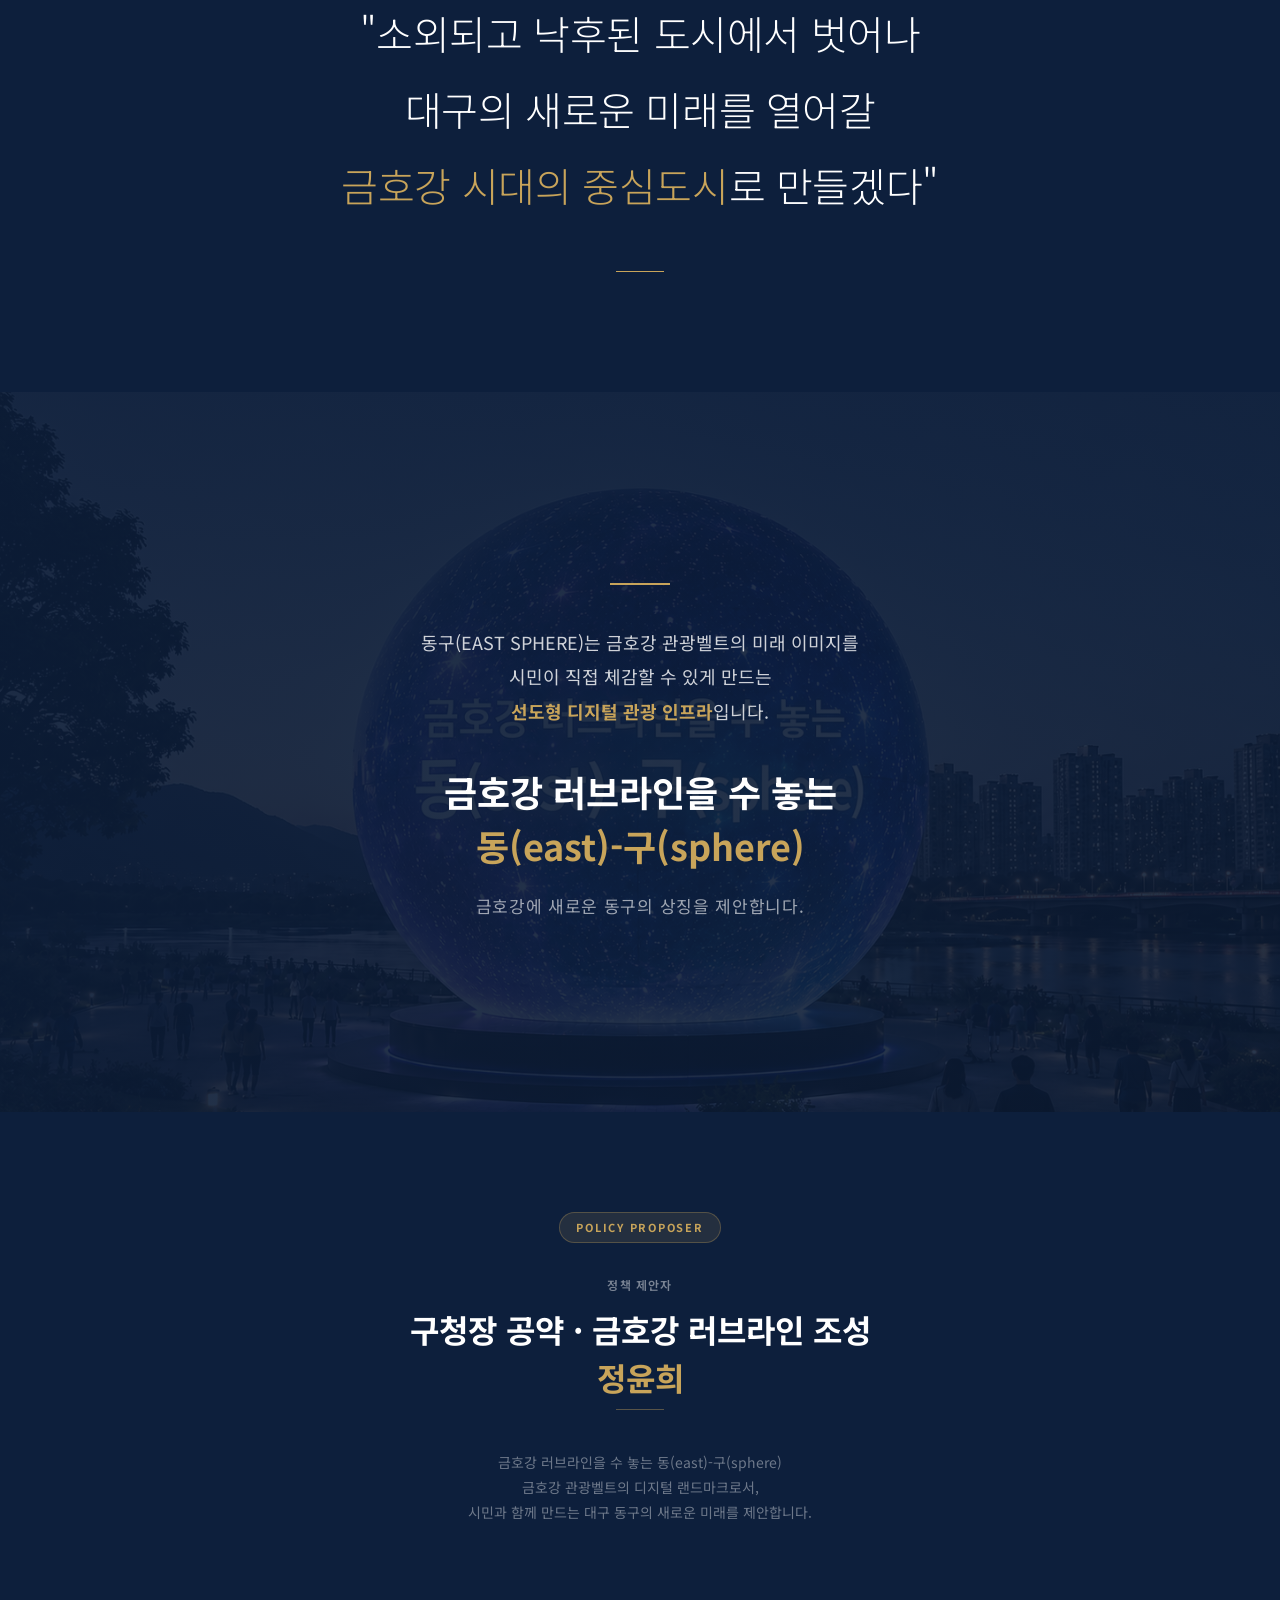
==== commit 298ba9f8: "20억 버전 디자인 원복 — 예산 수치만 변경된 버전으로 - theme-silver.css 링크 제거 (12억과 동일한 디자인) - 예산 섹션 바 차트 → 테이블로 복원 - 20억" ====
--- a/v20/index.html
+++ b/v20/index.html
@@ -10,7 +10,6 @@
   <meta name="theme-color" content="#040d1a">
   <title>동구(EAST SPHERE) | 대구 동구 디지털 랜드마크 프로젝트 — 20억 제안</title>
   <link rel="stylesheet" href="../css/style.css">
-  <link rel="stylesheet" href="css/theme-silver.css?v=3">
   <link rel="preconnect" href="https://fonts.googleapis.com">
   <link rel="preconnect" href="https://fonts.gstatic.com" crossorigin>
   <link href="https://fonts.googleapis.com/css2?family=Noto+Sans+KR:wght@300;400;500;600;700&display=swap" rel="stylesheet">
@@ -596,38 +595,19 @@
       </div>
       <div class="budget-context fade-up"><p>'금호강 르네상스'(총사업비 5,400억) 중 동촌유원지 명품하천 조성(450억)이 하드웨어 기반 사업이었다면, 본 사업은 정비된 수변에 <strong>'시민·방문객 체류'와 'SNS 바이럴' 등 도시 브랜딩에 힘을 더하는 소프트웨어 사업</strong>입니다.</p></div>
       <div class="budget-wrap fade-up">
-        <div class="budget-bars">
-          <div class="bb-row">
-            <div class="bb-name">구조물·LED 시스템<span class="bb-sub">국내 자재 / 고품질 · 구체 구조물, LED 모듈, 전원·제어장치</span></div>
-            <div class="bb-bar-bg"><div class="bb-bar" style="--pct:42.5%"></div></div>
-            <span class="bb-amt">8.5억</span>
-            <span class="bb-pct">42.5%</span>
-          </div>
-          <div class="bb-row">
-            <div class="bb-name">콘텐츠 제작·운영<span class="bb-sub">1분~5분 영상 다수 · 관광안내, 미디어아트, 시민참여 콘텐츠</span></div>
-            <div class="bb-bar-bg"><div class="bb-bar" style="--pct:45%"></div></div>
-            <span class="bb-amt">9.0억</span>
-            <span class="bb-pct">45%</span>
-          </div>
-          <div class="bb-row">
-            <div class="bb-name">미디어 서버·송출 시스템<span class="bb-sub">콘텐츠 운영, 실시간 입력, 관제 시스템</span></div>
-            <div class="bb-bar-bg"><div class="bb-bar" style="--pct:5%"></div></div>
-            <span class="bb-amt">1.0억</span>
-            <span class="bb-pct">5%</span>
-          </div>
-          <div class="bb-row">
-            <div class="bb-name">기초·전기·통신·안전 공사 설치·예비비 등<span class="bb-sub">기초공사, 배선, 통신망, 안전 설비 일체</span></div>
-            <div class="bb-bar-bg"><div class="bb-bar" style="--pct:7.5%"></div></div>
-            <span class="bb-amt">1.5억</span>
-            <span class="bb-pct">7.5%</span>
-          </div>
-          <div class="bb-total">
-            <span class="bb-total-label">합 계</span>
-            <div class="bb-total-bar"></div>
-            <span class="bb-total-amt">20억</span>
-            <span class="bb-total-pct">100%</span>
-          </div>
-          <p class="bb-note">※ 콘텐츠 제작 수량과 제작 방식에 따라 사업비 변동 可</p>
+        <div class="budget-table-wrap">
+          <table class="budget-table" aria-label="예산 상세 내역">
+            <caption>동구(EAST SPHERE) 조성사업 예산 상세 내역</caption>
+            <thead><tr><th scope="col">항목</th><th scope="col">금액</th><th scope="col">비율</th></tr></thead>
+            <tbody>
+              <tr><td>구조물·LED 시스템 (국내 자재 / 고품질)</td><td><strong>8.5억</strong></td><td>42.5%</td></tr>
+              <tr><td>콘텐츠 제작·운영 (1분~5분 영상 다수)</td><td><strong>9.0억</strong></td><td>45%</td></tr>
+              <tr><td>미디어 서버·송출 시스템</td><td><strong>1.0억</strong></td><td>5%</td></tr>
+              <tr><td>기초·전기·통신·안전 공사 설치·예비비 등</td><td><strong>1.5억</strong></td><td>7.5%</td></tr>
+              <tr class="total-row"><td><strong>합 계</strong></td><td><strong>20억</strong></td><td>100%</td></tr>
+            </tbody>
+          </table>
+          <p style="font-size:12px;color:var(--text-sub);margin-top:12px;text-align:right;">※ 콘텐츠 제작 수량과 제작 방식에 따라 사업비 변동 可</p>
         </div>
       </div>
       <div class="budget-note fade-up"><p>20억 원은 단순 조형물 설치비가 아니라, <strong>금호강 러브라인을 대표하는</strong> 거점에 <strong>'보이는 상징'과 '운영 가능한 디지털 미디어 플랫폼'을 함께 구축하는 통합 사업비</strong>입니다. 국내산 고품질 자재와 풍부한 콘텐츠 제작으로 완성도 높은 랜드마크를 구현합니다.</p></div>
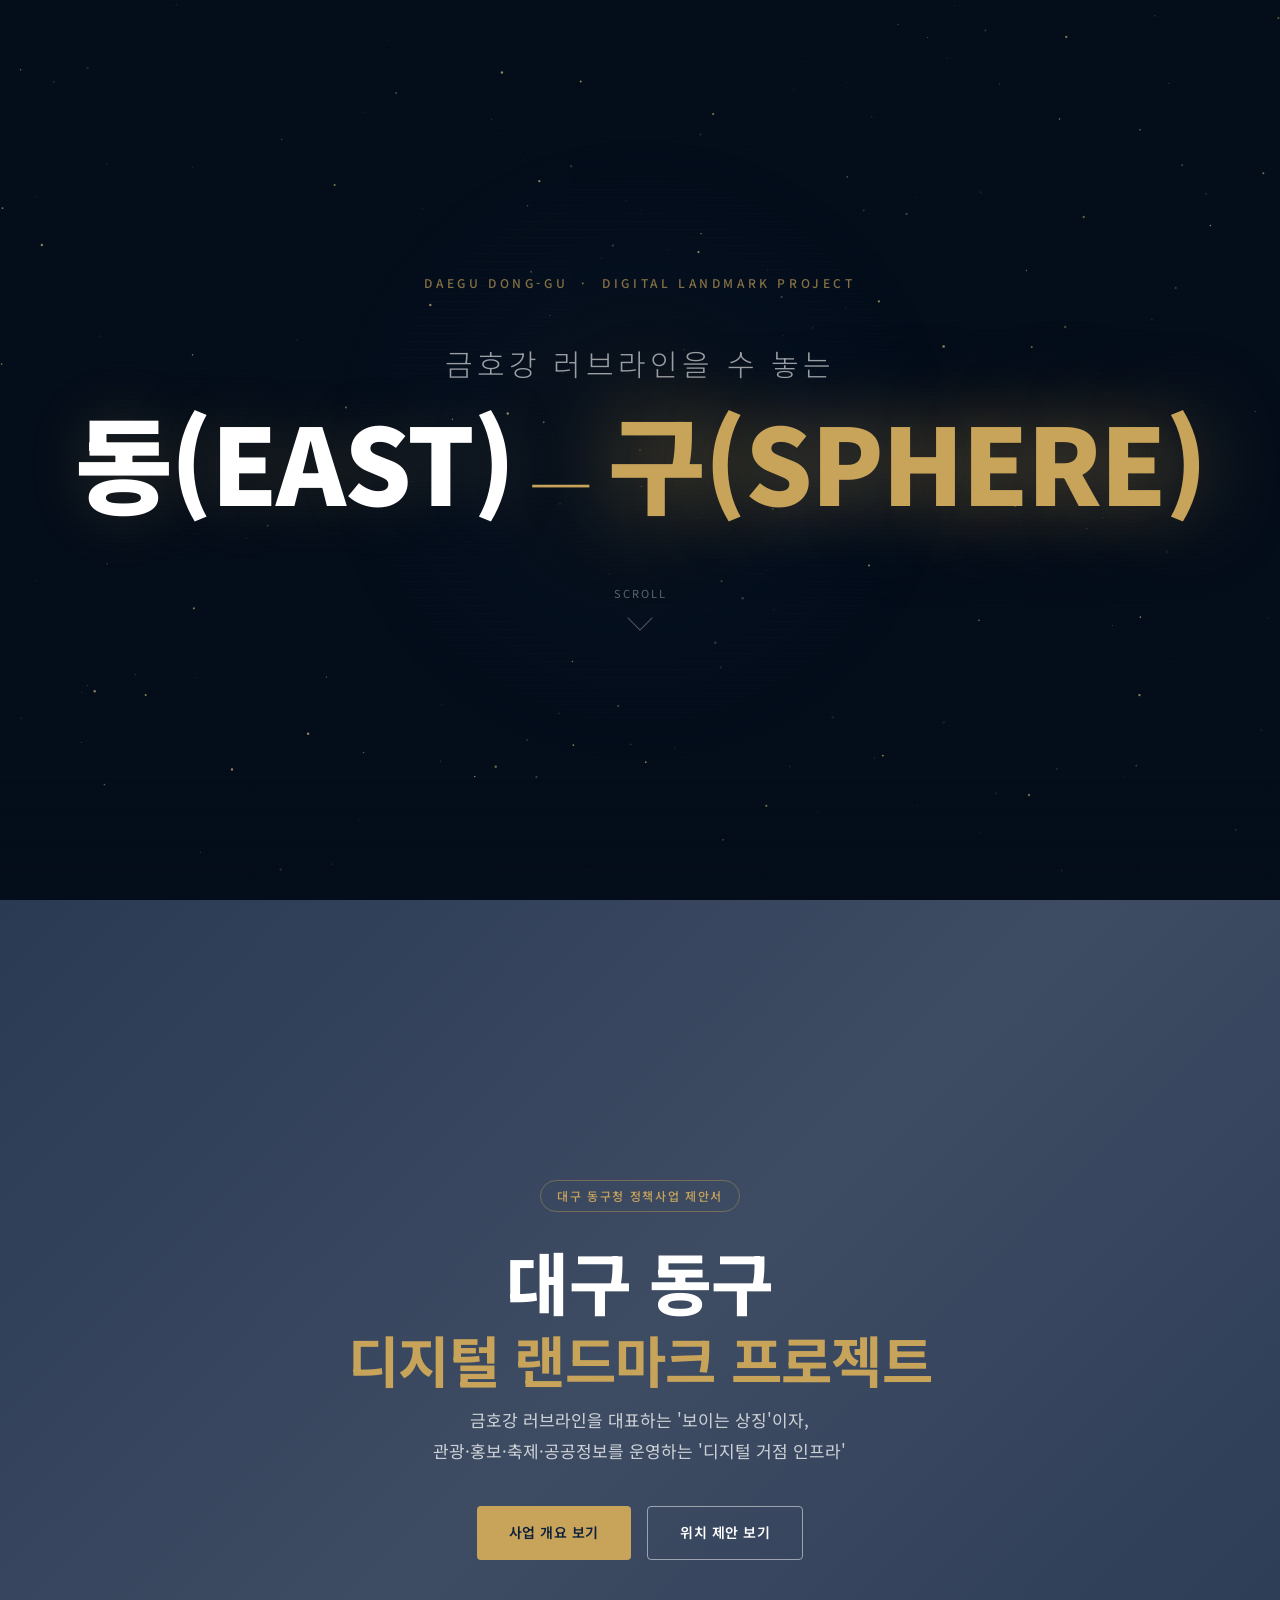
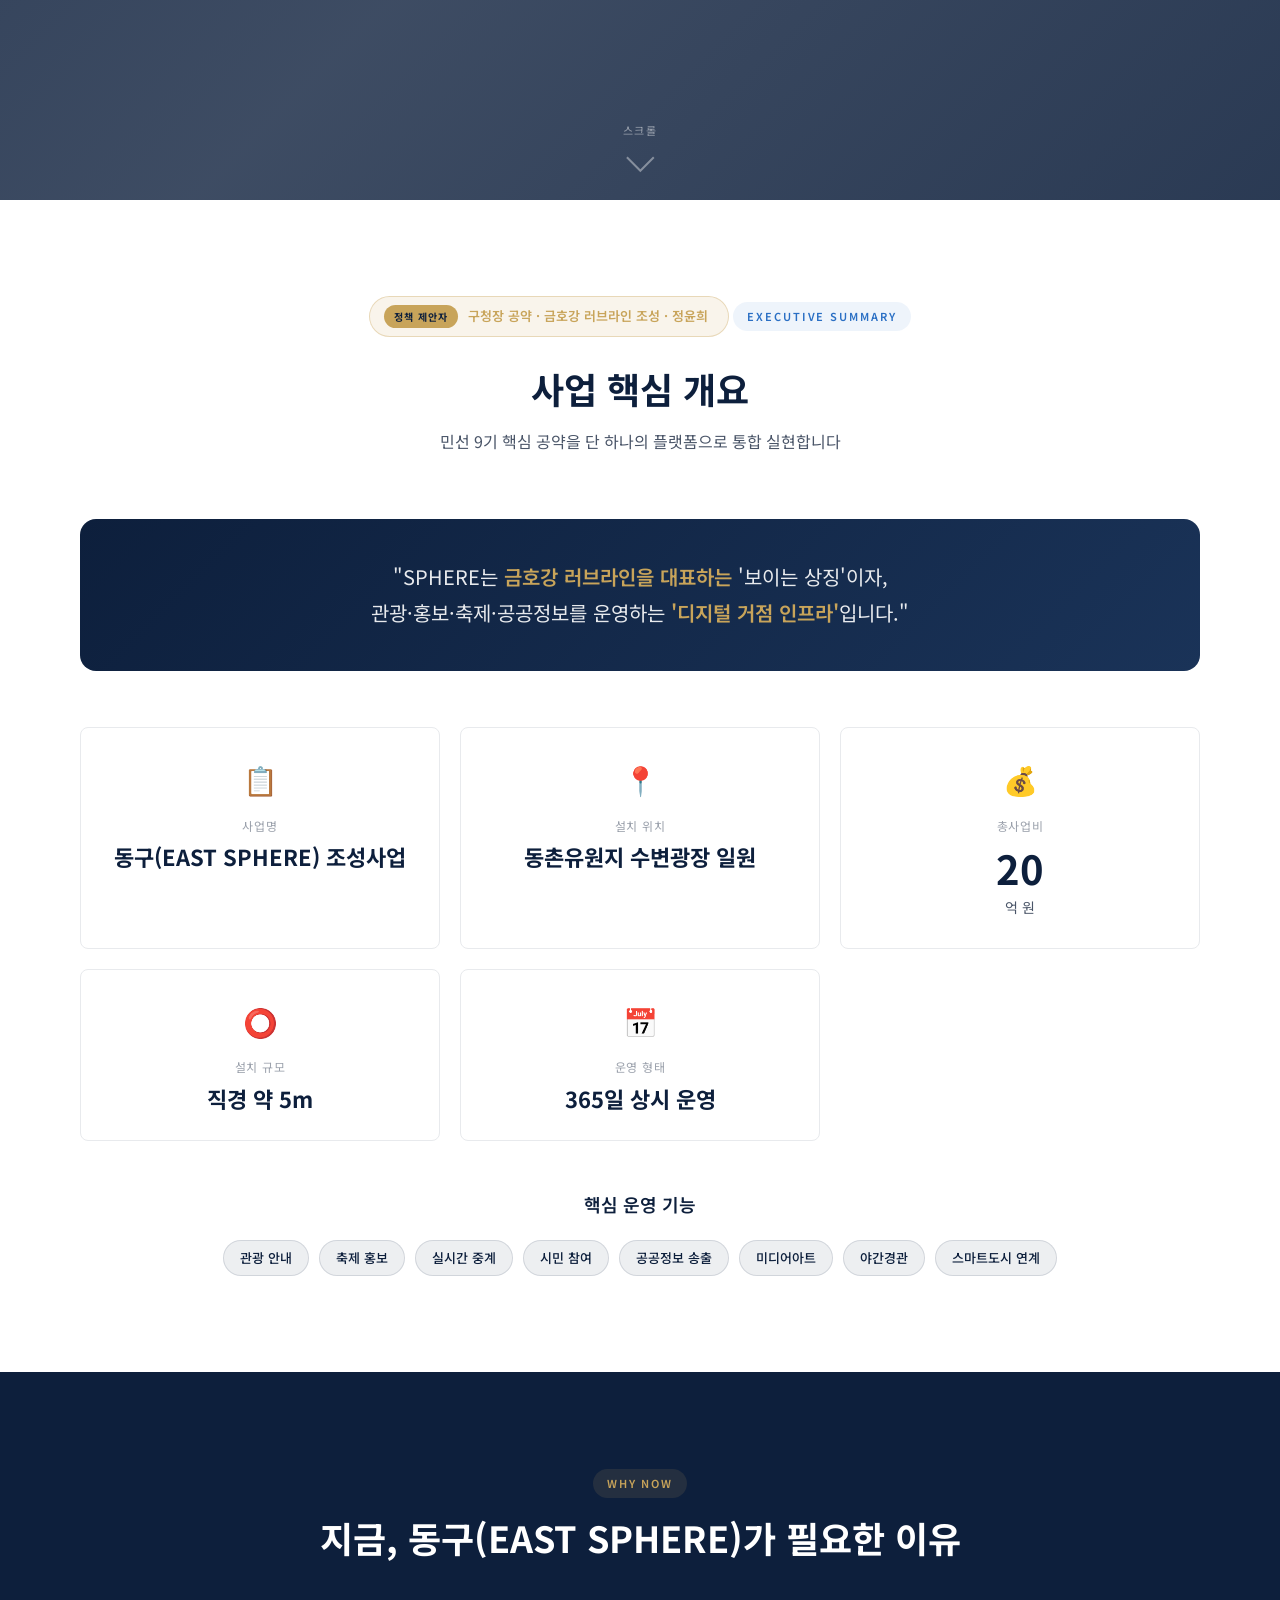
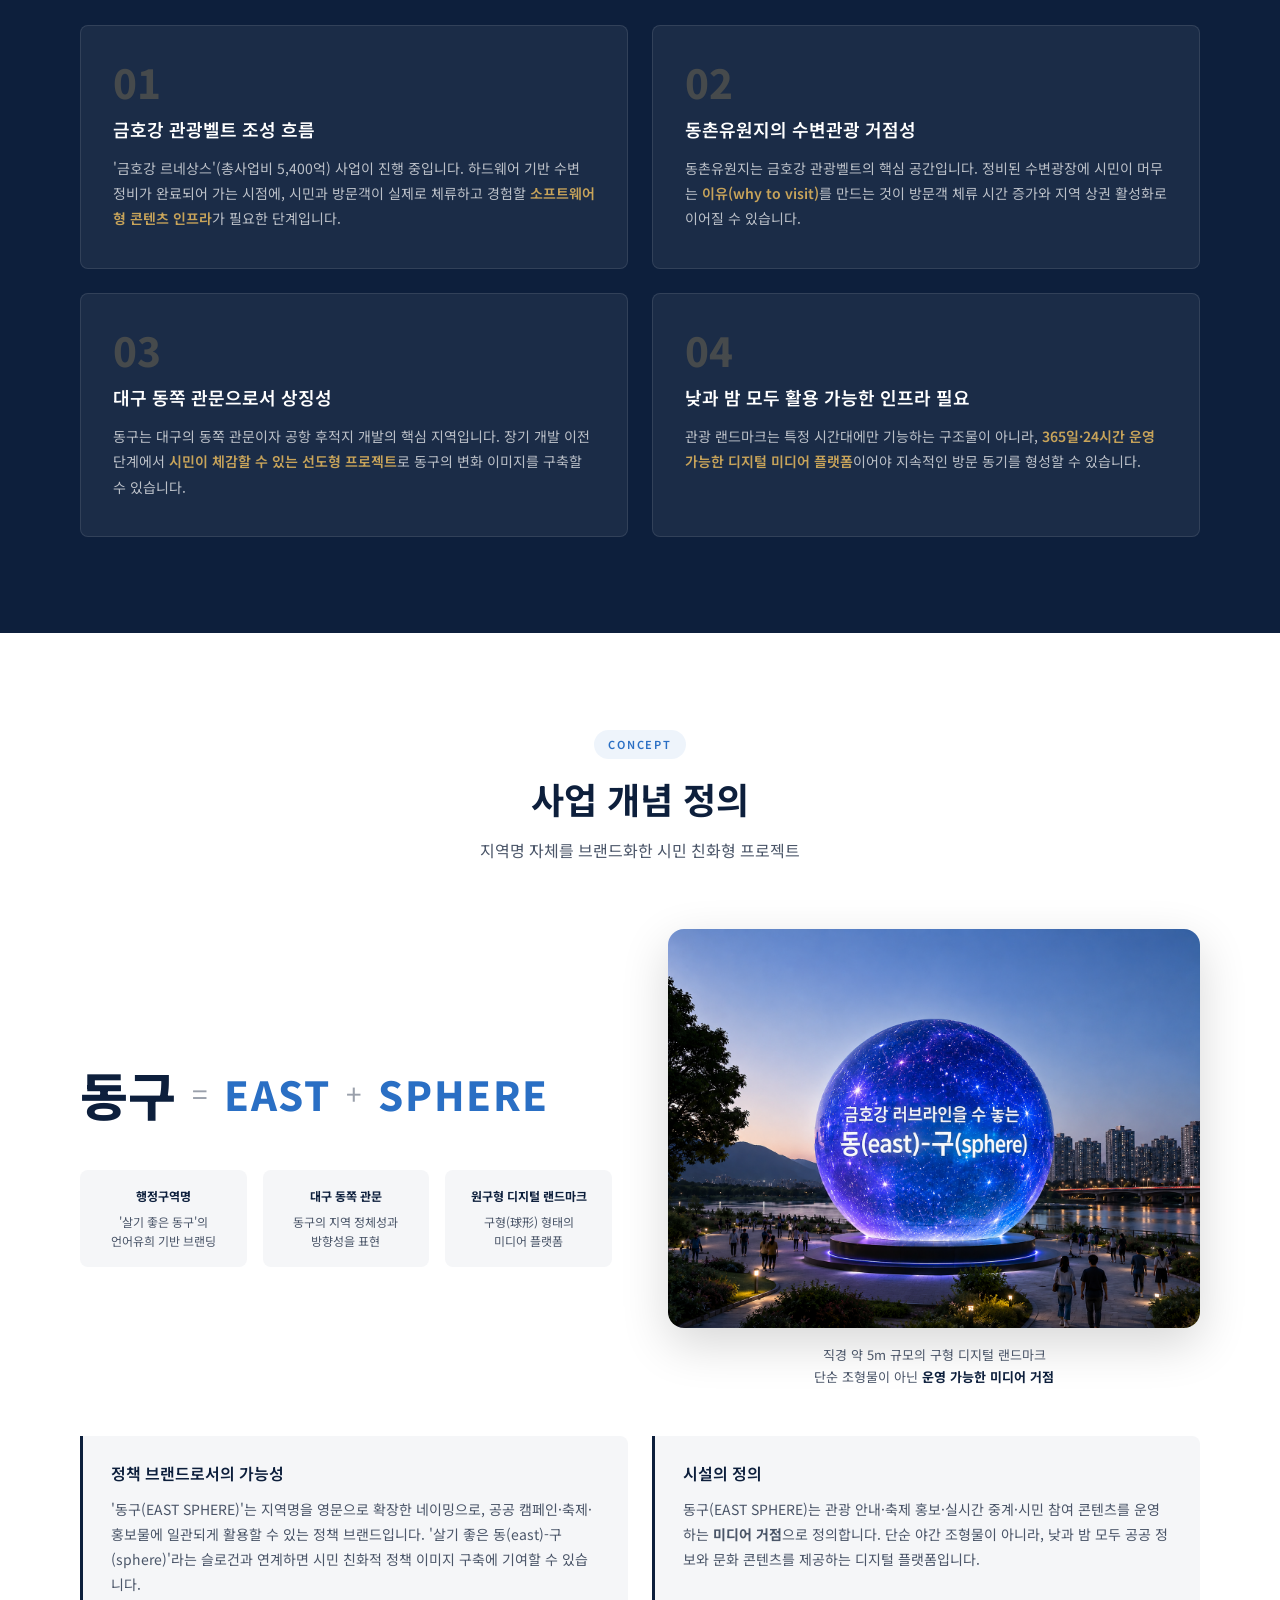
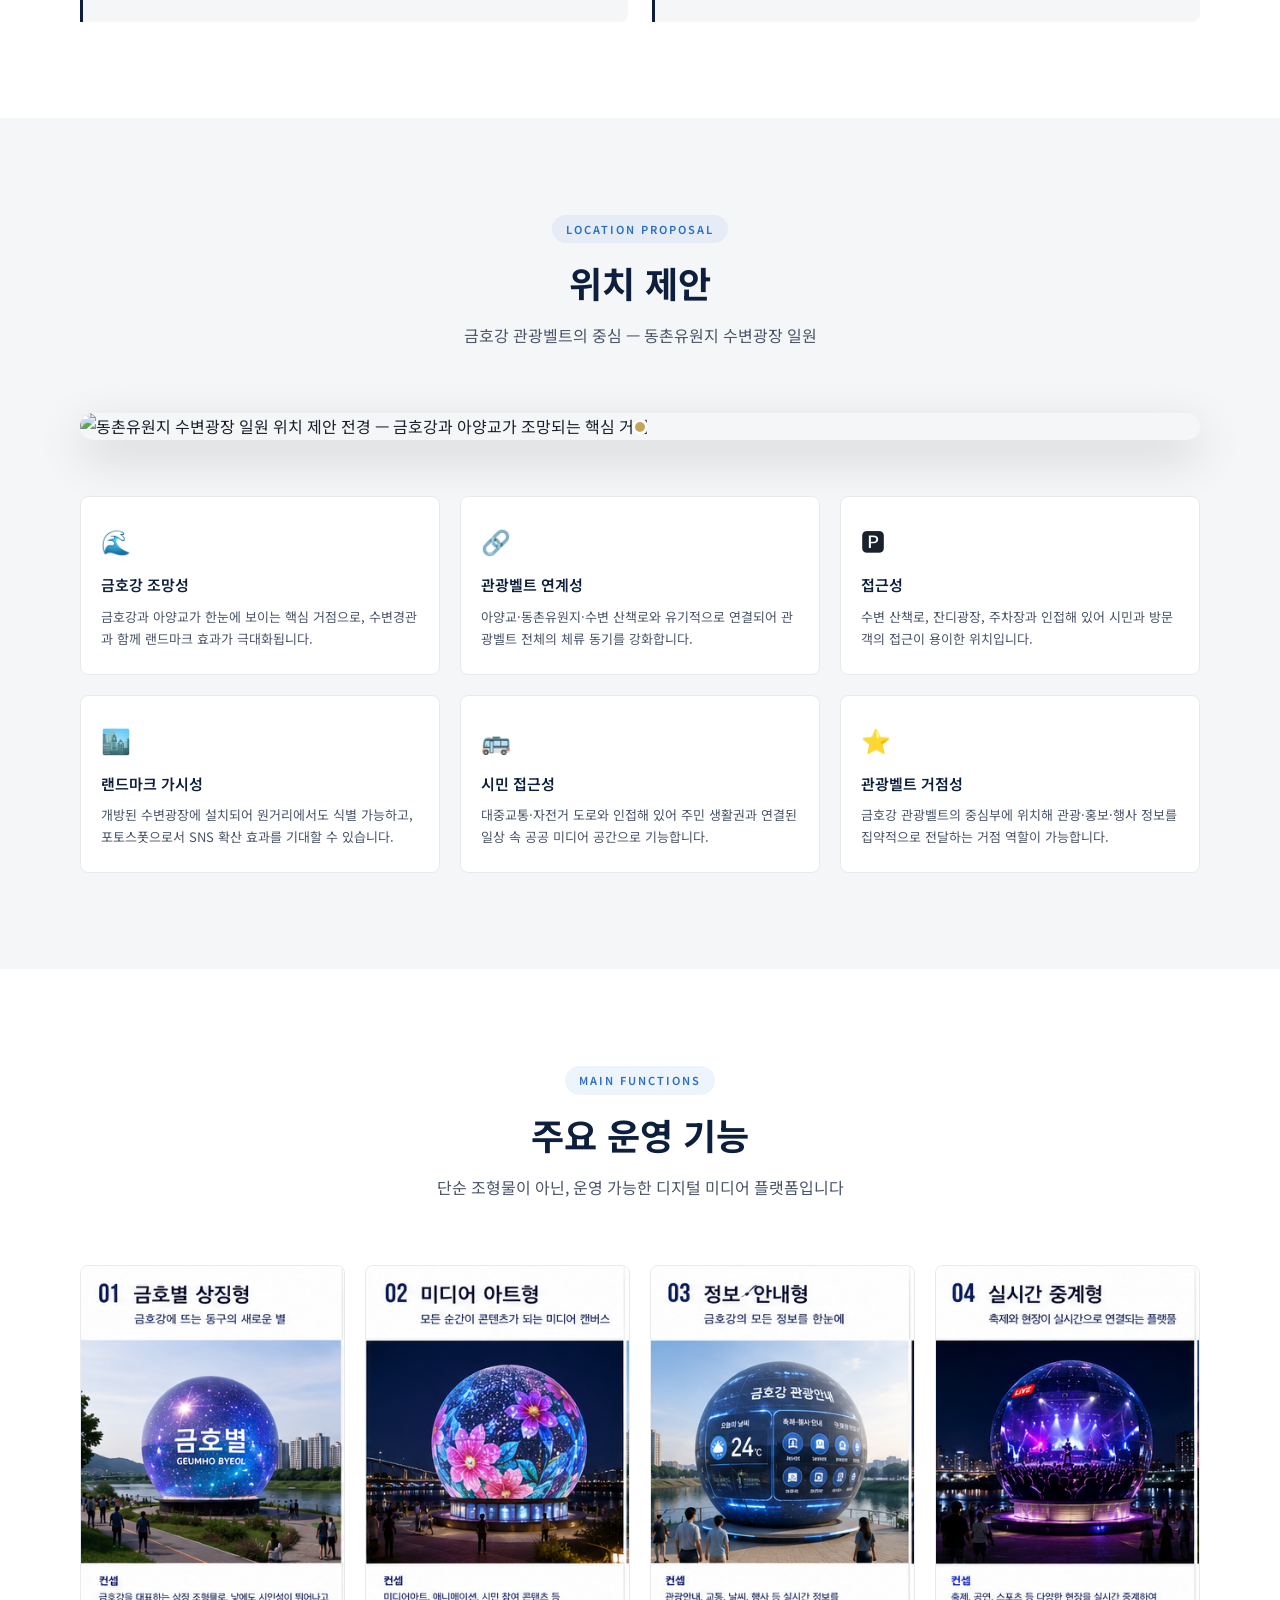
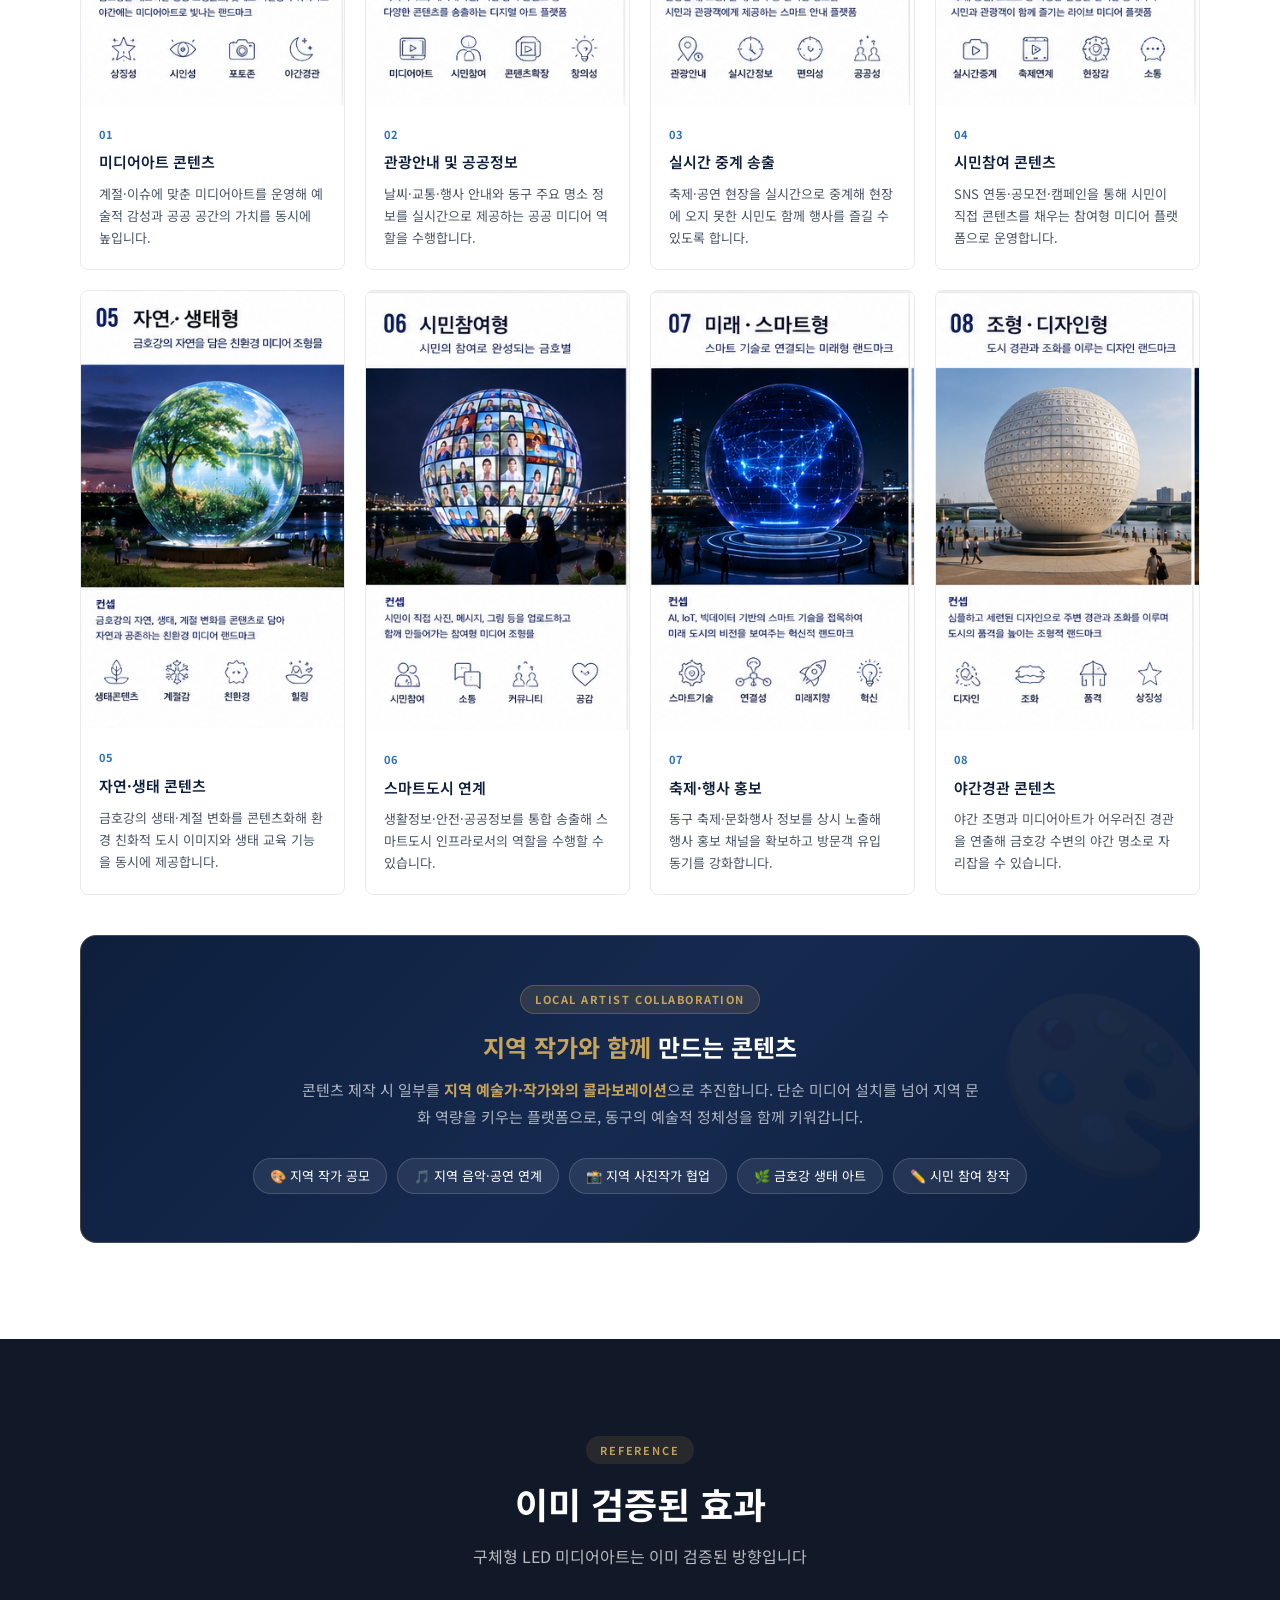
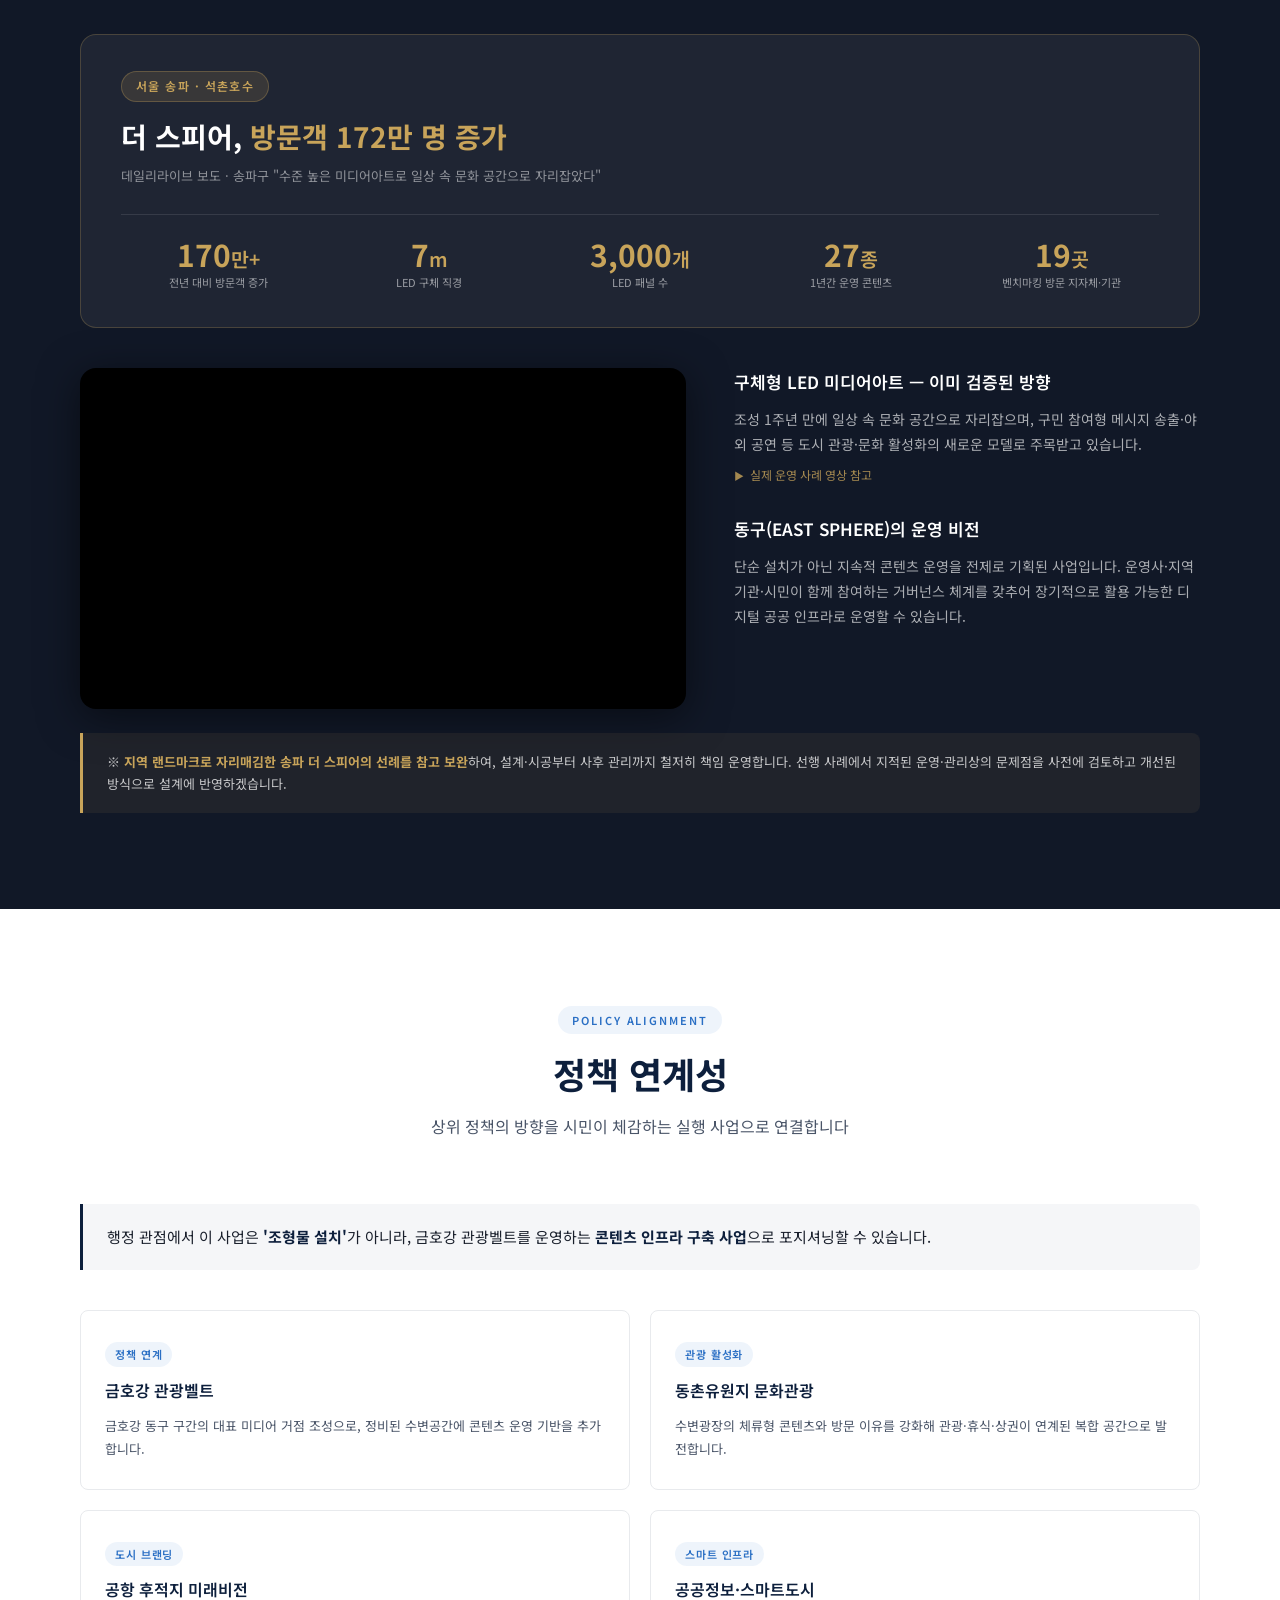
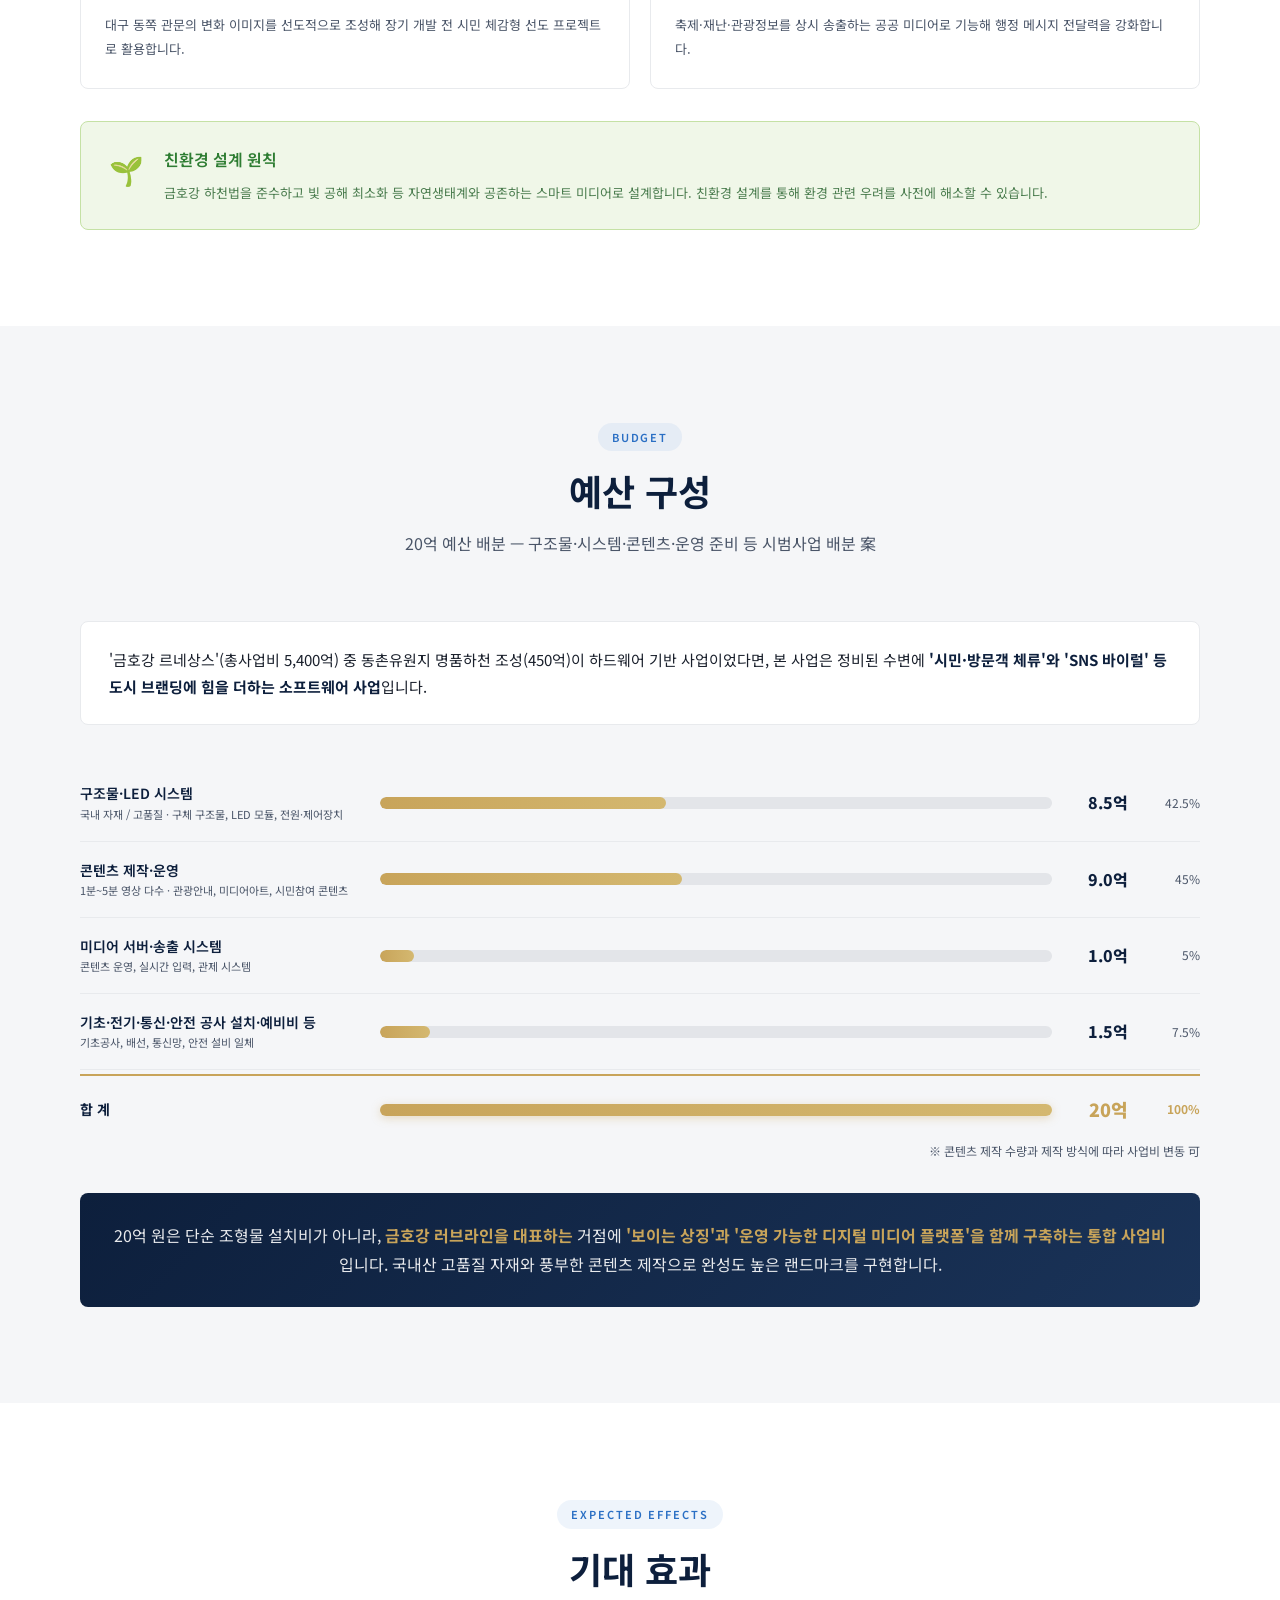
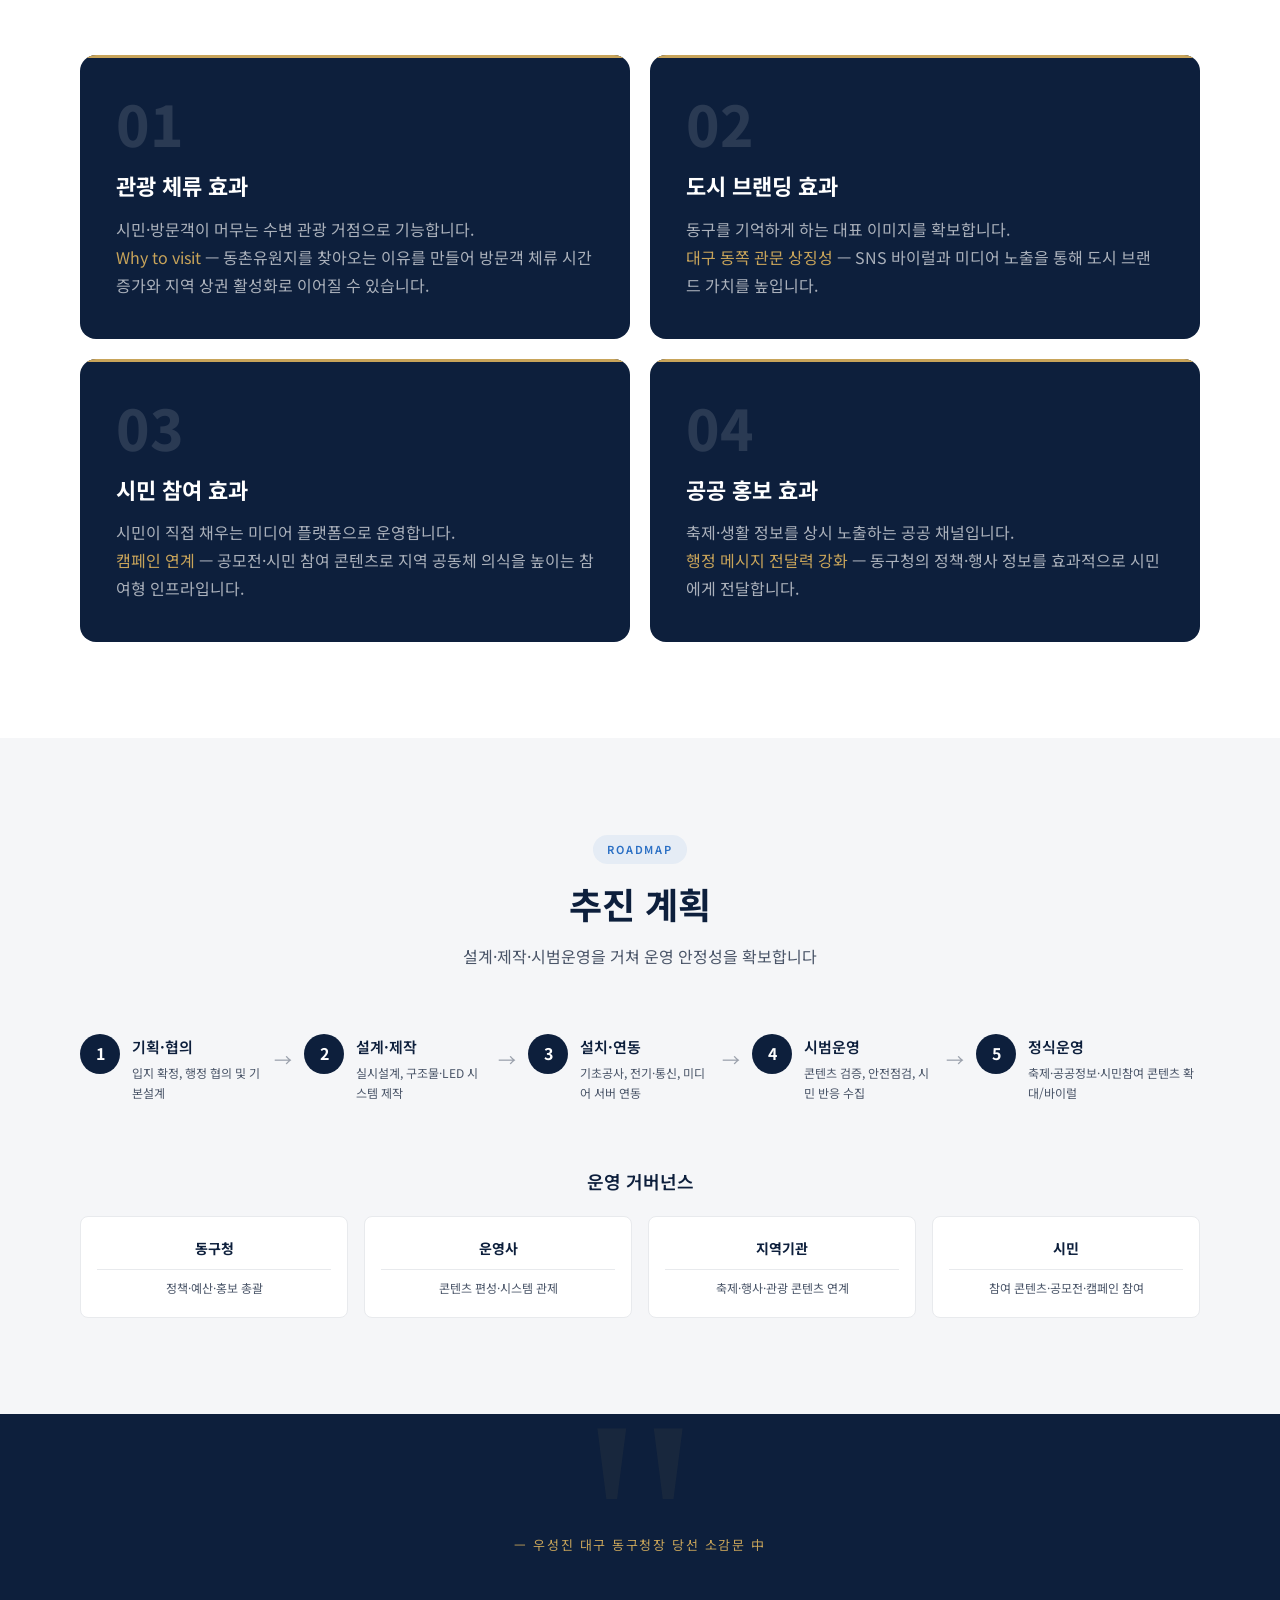
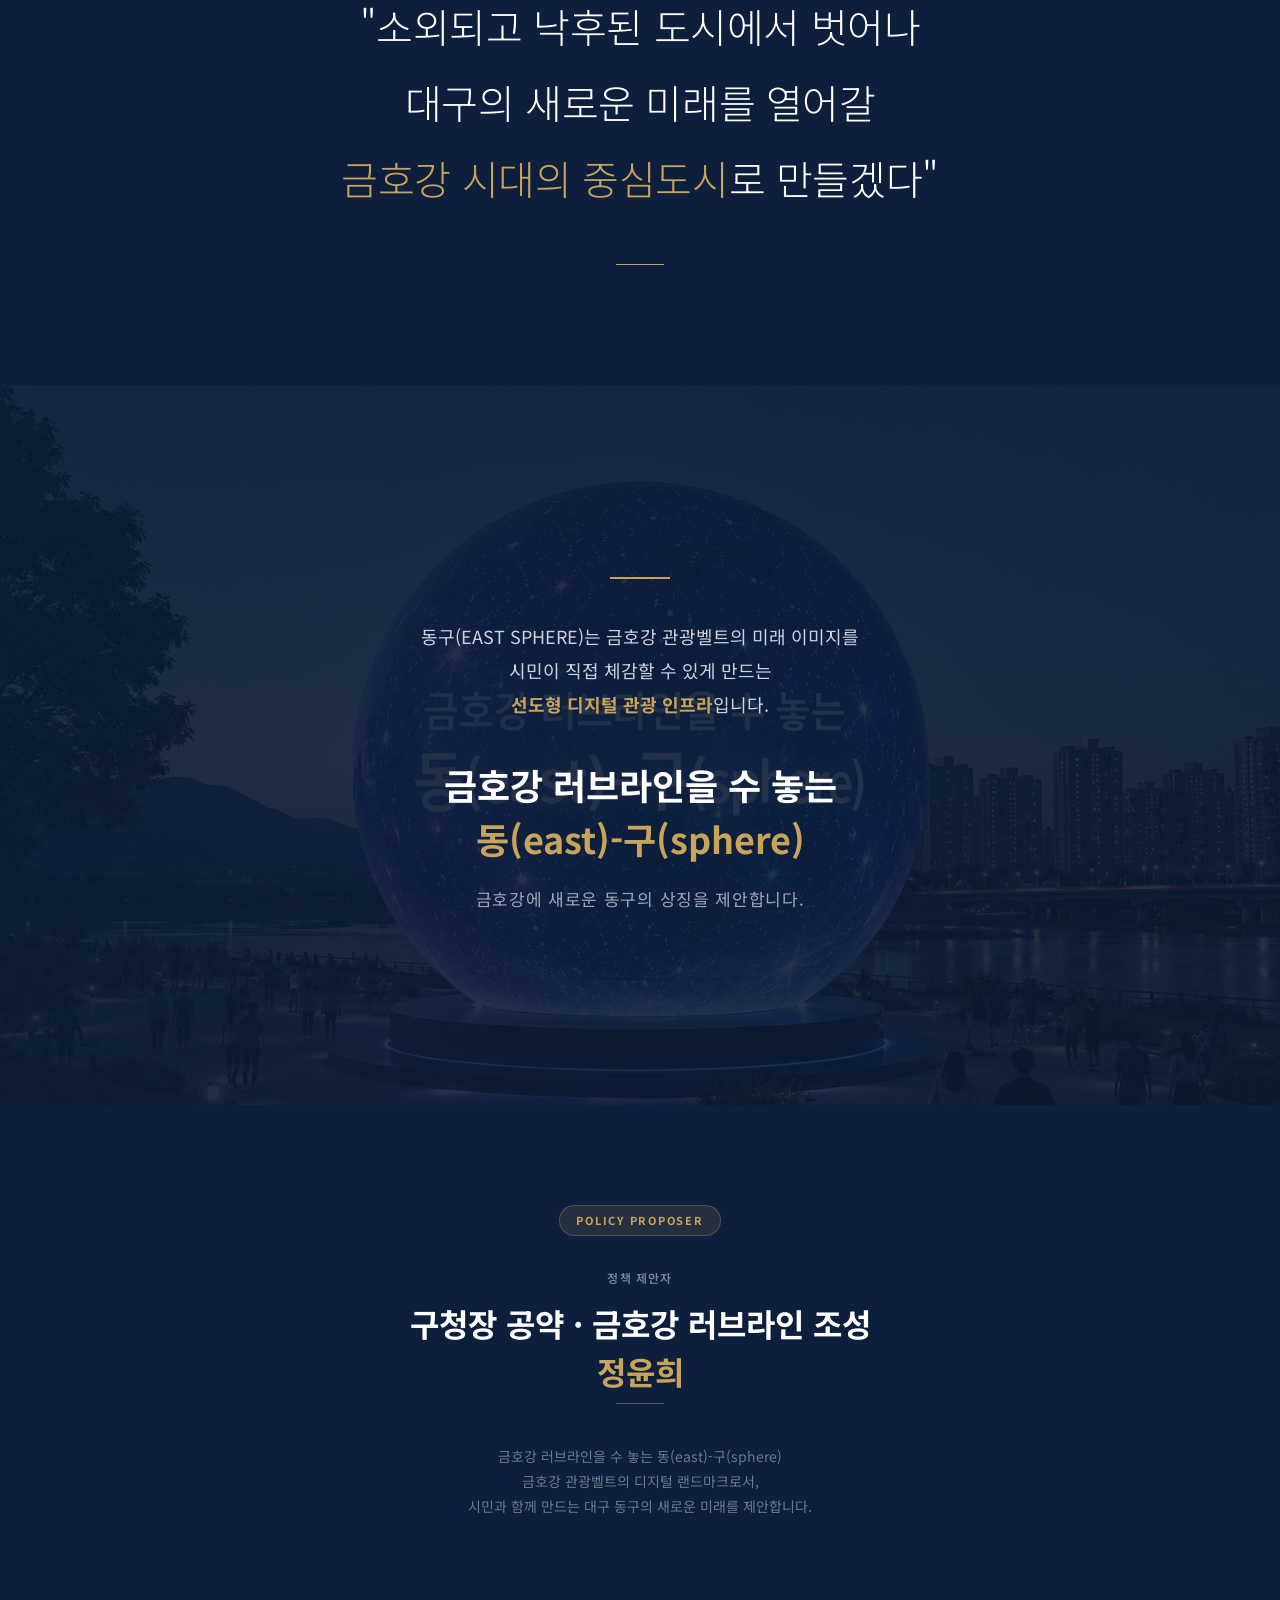
==== commit 704bc074: "20억 버전 예산 섹션 바 차트 추가 - v20/css/budget-bars.css: 골드 그래디언트 바 차트 스타일 (기존 디자인 유지) - v20/index.html, v20/" ====
--- a/v20/index.html
+++ b/v20/index.html
@@ -10,6 +10,7 @@
   <meta name="theme-color" content="#040d1a">
   <title>동구(EAST SPHERE) | 대구 동구 디지털 랜드마크 프로젝트 — 20억 제안</title>
   <link rel="stylesheet" href="../css/style.css">
+  <link rel="stylesheet" href="css/budget-bars.css">
   <link rel="preconnect" href="https://fonts.googleapis.com">
   <link rel="preconnect" href="https://fonts.gstatic.com" crossorigin>
   <link href="https://fonts.googleapis.com/css2?family=Noto+Sans+KR:wght@300;400;500;600;700&display=swap" rel="stylesheet">
@@ -595,19 +596,38 @@
       </div>
       <div class="budget-context fade-up"><p>'금호강 르네상스'(총사업비 5,400억) 중 동촌유원지 명품하천 조성(450억)이 하드웨어 기반 사업이었다면, 본 사업은 정비된 수변에 <strong>'시민·방문객 체류'와 'SNS 바이럴' 등 도시 브랜딩에 힘을 더하는 소프트웨어 사업</strong>입니다.</p></div>
       <div class="budget-wrap fade-up">
-        <div class="budget-table-wrap">
-          <table class="budget-table" aria-label="예산 상세 내역">
-            <caption>동구(EAST SPHERE) 조성사업 예산 상세 내역</caption>
-            <thead><tr><th scope="col">항목</th><th scope="col">금액</th><th scope="col">비율</th></tr></thead>
-            <tbody>
-              <tr><td>구조물·LED 시스템 (국내 자재 / 고품질)</td><td><strong>8.5억</strong></td><td>42.5%</td></tr>
-              <tr><td>콘텐츠 제작·운영 (1분~5분 영상 다수)</td><td><strong>9.0억</strong></td><td>45%</td></tr>
-              <tr><td>미디어 서버·송출 시스템</td><td><strong>1.0억</strong></td><td>5%</td></tr>
-              <tr><td>기초·전기·통신·안전 공사 설치·예비비 등</td><td><strong>1.5억</strong></td><td>7.5%</td></tr>
-              <tr class="total-row"><td><strong>합 계</strong></td><td><strong>20억</strong></td><td>100%</td></tr>
-            </tbody>
-          </table>
-          <p style="font-size:12px;color:var(--text-sub);margin-top:12px;text-align:right;">※ 콘텐츠 제작 수량과 제작 방식에 따라 사업비 변동 可</p>
+        <div class="budget-bars">
+          <div class="bb-row">
+            <div class="bb-name">구조물·LED 시스템<span class="bb-sub">국내 자재 / 고품질 · 구체 구조물, LED 모듈, 전원·제어장치</span></div>
+            <div class="bb-bar-bg"><div class="bb-bar" style="--pct:42.5%"></div></div>
+            <span class="bb-amt">8.5억</span>
+            <span class="bb-pct">42.5%</span>
+          </div>
+          <div class="bb-row">
+            <div class="bb-name">콘텐츠 제작·운영<span class="bb-sub">1분~5분 영상 다수 · 관광안내, 미디어아트, 시민참여 콘텐츠</span></div>
+            <div class="bb-bar-bg"><div class="bb-bar" style="--pct:45%"></div></div>
+            <span class="bb-amt">9.0억</span>
+            <span class="bb-pct">45%</span>
+          </div>
+          <div class="bb-row">
+            <div class="bb-name">미디어 서버·송출 시스템<span class="bb-sub">콘텐츠 운영, 실시간 입력, 관제 시스템</span></div>
+            <div class="bb-bar-bg"><div class="bb-bar" style="--pct:5%"></div></div>
+            <span class="bb-amt">1.0억</span>
+            <span class="bb-pct">5%</span>
+          </div>
+          <div class="bb-row">
+            <div class="bb-name">기초·전기·통신·안전 공사 설치·예비비 등<span class="bb-sub">기초공사, 배선, 통신망, 안전 설비 일체</span></div>
+            <div class="bb-bar-bg"><div class="bb-bar" style="--pct:7.5%"></div></div>
+            <span class="bb-amt">1.5억</span>
+            <span class="bb-pct">7.5%</span>
+          </div>
+          <div class="bb-total">
+            <span class="bb-total-label">합 계</span>
+            <div class="bb-total-bar"></div>
+            <span class="bb-total-amt">20억</span>
+            <span class="bb-total-pct">100%</span>
+          </div>
+          <p class="bb-note">※ 콘텐츠 제작 수량과 제작 방식에 따라 사업비 변동 可</p>
         </div>
       </div>
       <div class="budget-note fade-up"><p>20억 원은 단순 조형물 설치비가 아니라, <strong>금호강 러브라인을 대표하는</strong> 거점에 <strong>'보이는 상징'과 '운영 가능한 디지털 미디어 플랫폼'을 함께 구축하는 통합 사업비</strong>입니다. 국내산 고품질 자재와 풍부한 콘텐츠 제작으로 완성도 높은 랜드마크를 구현합니다.</p></div>
--- a/v20/css/budget-bars.css
+++ b/v20/css/budget-bars.css
@@ -0,0 +1,107 @@
+/* ── 20억 버전 예산 바 차트 ── */
+
+.budget-bars { display: flex; flex-direction: column; gap: 0; }
+
+.bb-row {
+  display: grid;
+  grid-template-columns: 1fr 2.4fr 56px 52px;
+  align-items: center;
+  gap: 12px 20px;
+  padding: 18px 0;
+  border-bottom: 1px solid var(--gray-light, #eee);
+}
+.bb-row:last-of-type { border-bottom: none; }
+
+.bb-name {
+  font-size: 14px;
+  font-weight: 600;
+  color: var(--navy);
+  line-height: 1.45;
+}
+.bb-sub {
+  display: block;
+  font-size: 11px;
+  font-weight: 400;
+  color: var(--text-sub, #888);
+  margin-top: 3px;
+}
+
+.bb-bar-bg {
+  height: 12px;
+  background: rgba(13,31,60,.08);
+  border-radius: 6px;
+  overflow: hidden;
+}
+.bb-bar {
+  height: 100%;
+  width: var(--pct, 0%);
+  background: linear-gradient(90deg, var(--gold), #d4b870);
+  border-radius: 6px;
+  animation: bbGrow .7s cubic-bezier(.4,0,.2,1) both;
+}
+@keyframes bbGrow {
+  from { width: 0; }
+  to   { width: var(--pct); }
+}
+
+.bb-amt {
+  font-size: 16px;
+  font-weight: 800;
+  color: var(--navy);
+  text-align: right;
+  white-space: nowrap;
+}
+.bb-pct {
+  font-size: 12px;
+  color: var(--text-sub, #888);
+  text-align: right;
+  white-space: nowrap;
+}
+
+.bb-total {
+  display: grid;
+  grid-template-columns: 1fr 2.4fr 56px 52px;
+  align-items: center;
+  gap: 12px 20px;
+  padding: 18px 0 4px;
+  border-top: 2px solid var(--gold);
+  margin-top: 4px;
+}
+.bb-total-label {
+  font-size: 14px;
+  font-weight: 700;
+  color: var(--navy);
+}
+.bb-total-bar {
+  height: 12px;
+  background: linear-gradient(90deg, var(--gold), #d4b870);
+  border-radius: 6px;
+  box-shadow: 0 2px 10px rgba(200,164,90,.35);
+}
+.bb-total-amt {
+  font-size: 18px;
+  font-weight: 900;
+  color: var(--gold);
+  text-align: right;
+}
+.bb-total-pct {
+  font-size: 12px;
+  font-weight: 700;
+  color: var(--gold);
+  text-align: right;
+}
+.bb-note {
+  font-size: 12px;
+  color: var(--text-sub, #888);
+  text-align: right;
+  margin-top: 12px;
+}
+
+@media (max-width: 600px) {
+  .bb-row, .bb-total {
+    grid-template-columns: 1fr auto auto;
+    grid-template-rows: auto auto;
+  }
+  .bb-bar-bg  { grid-column: 1 / -1; }
+  .bb-total-bar { grid-column: 1 / -1; }
+}
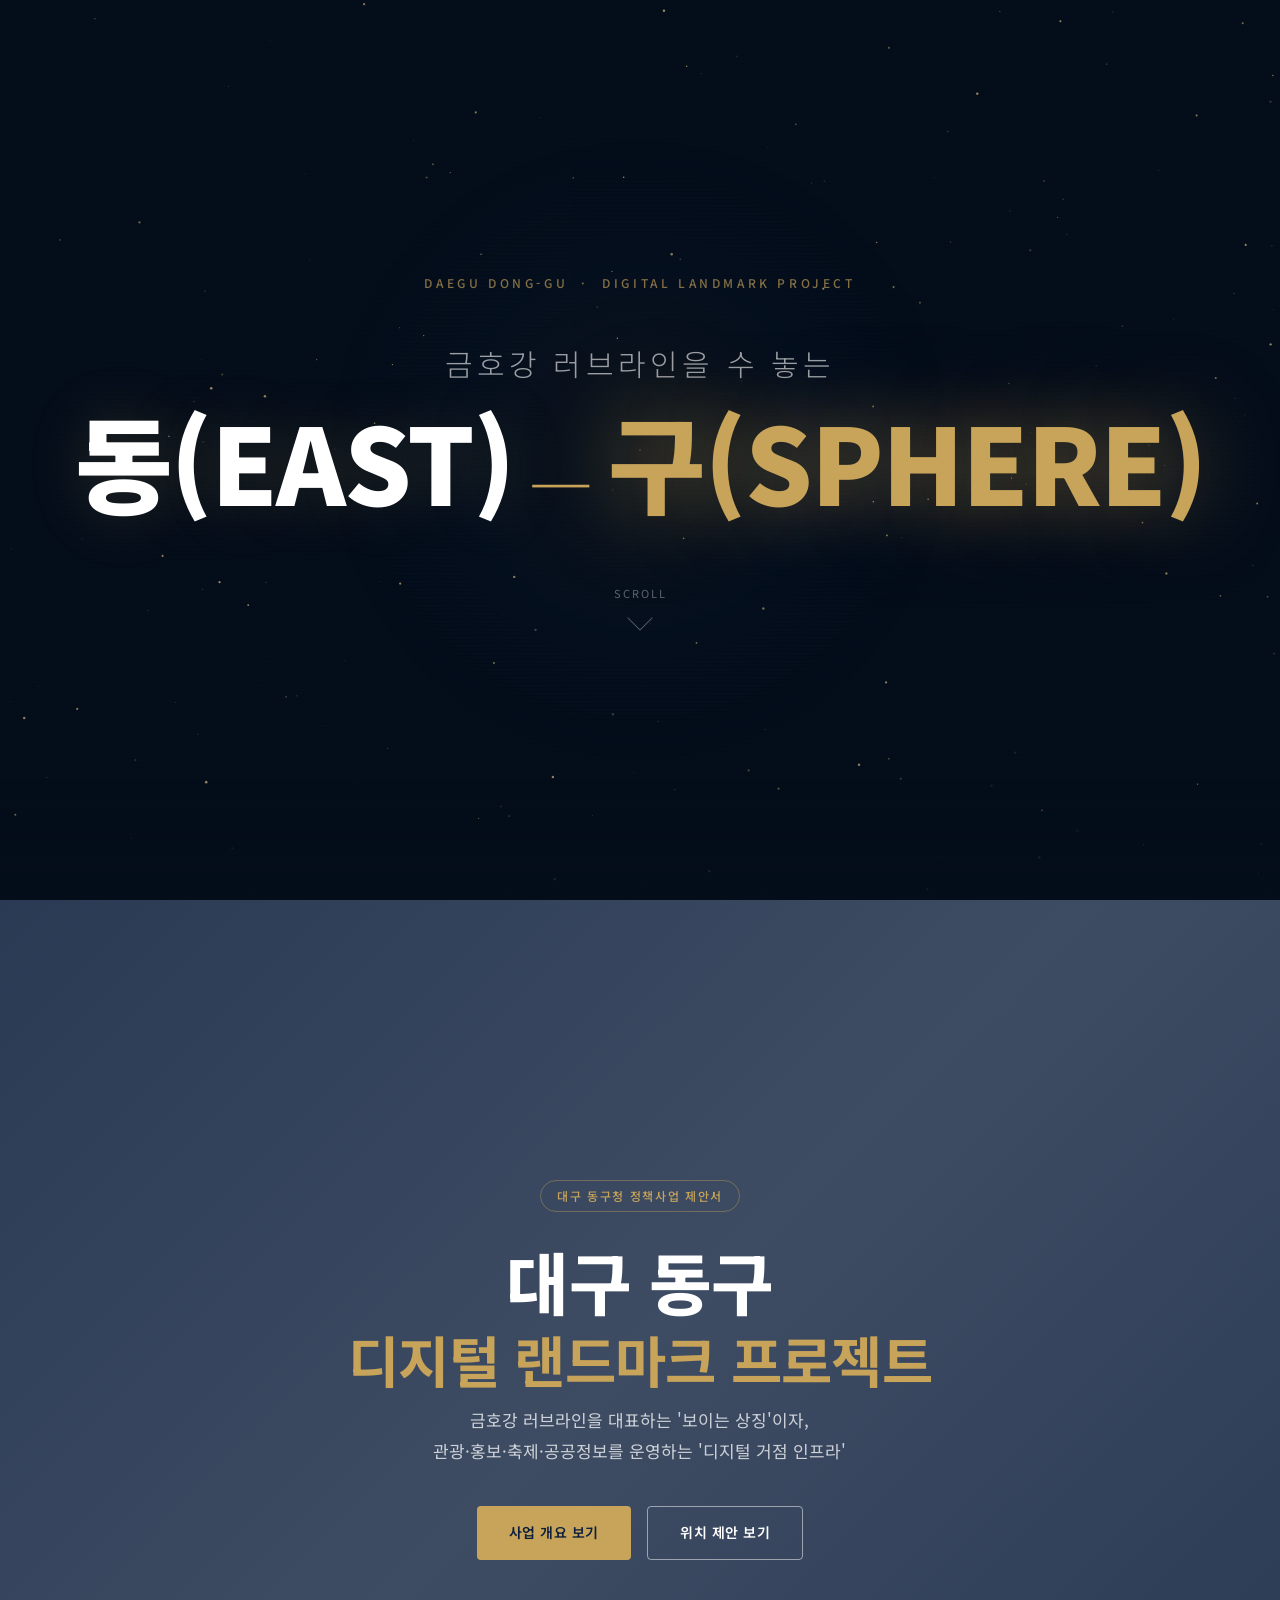
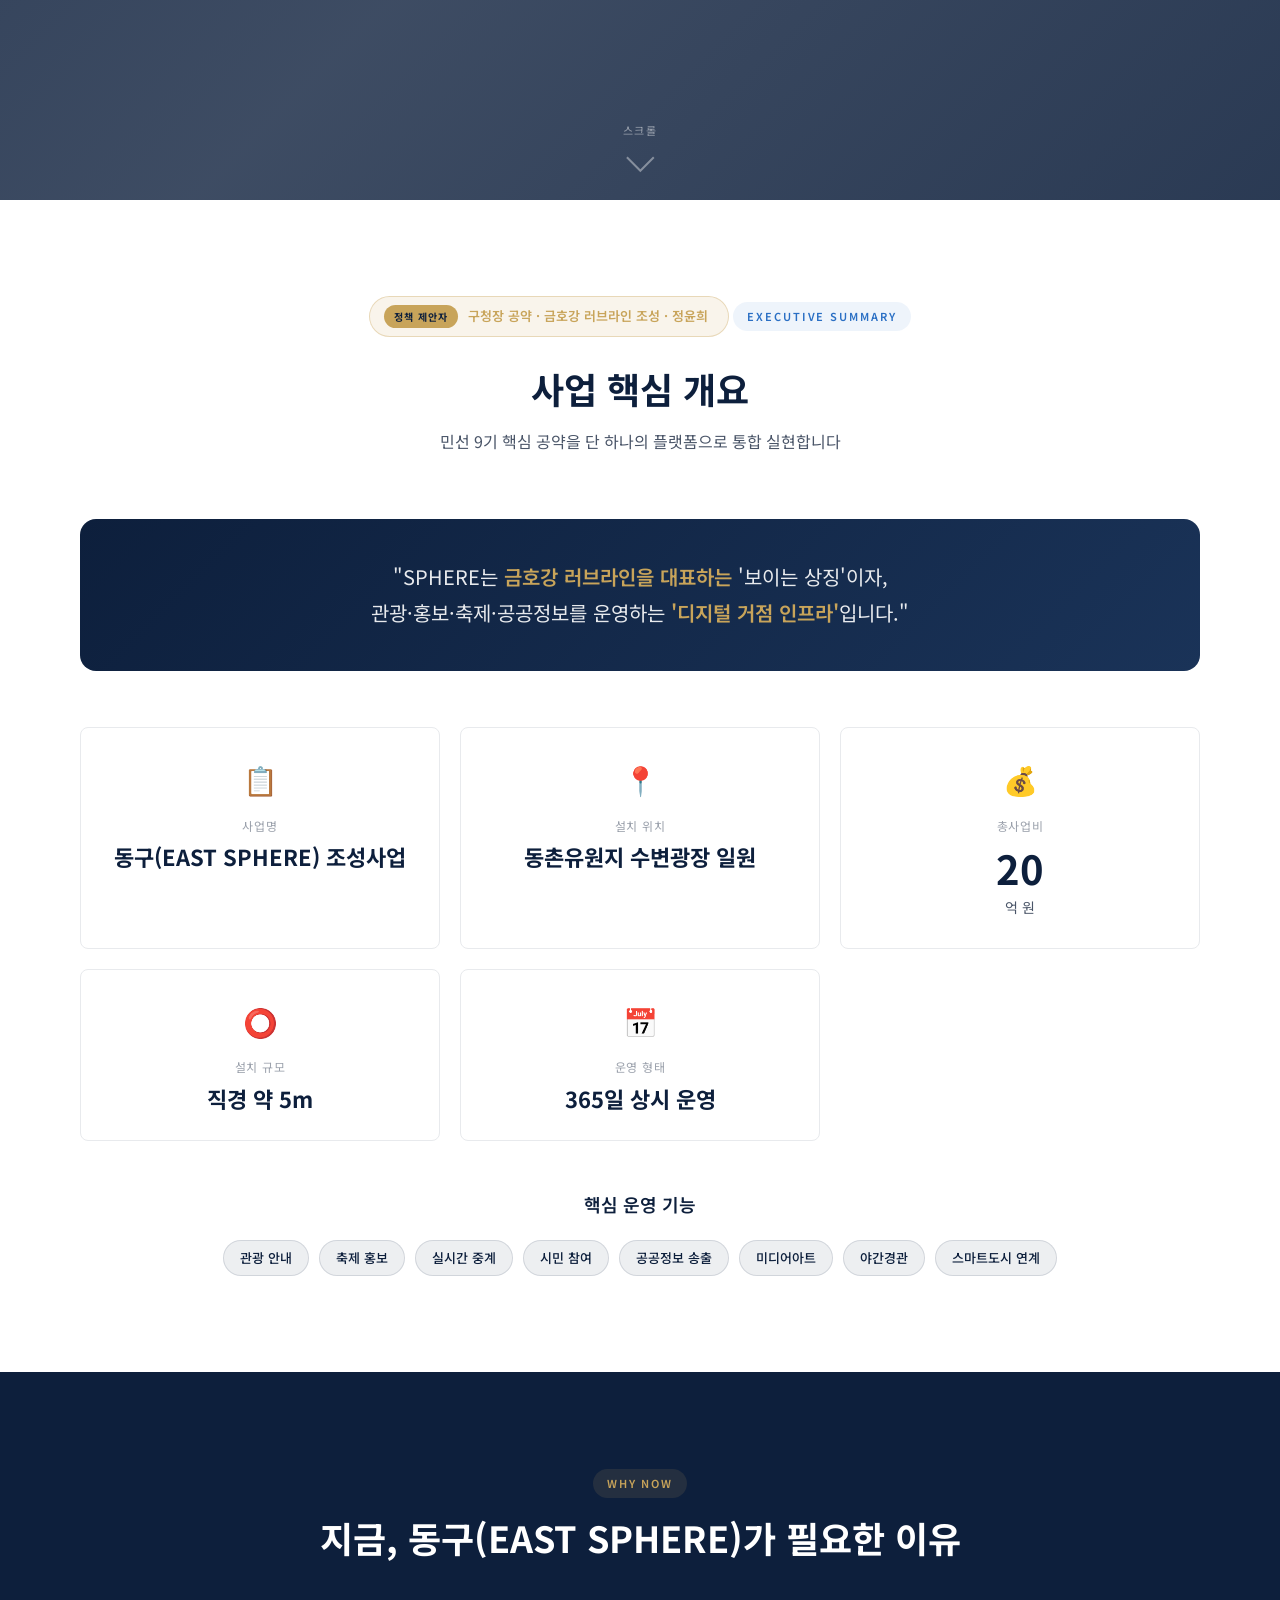
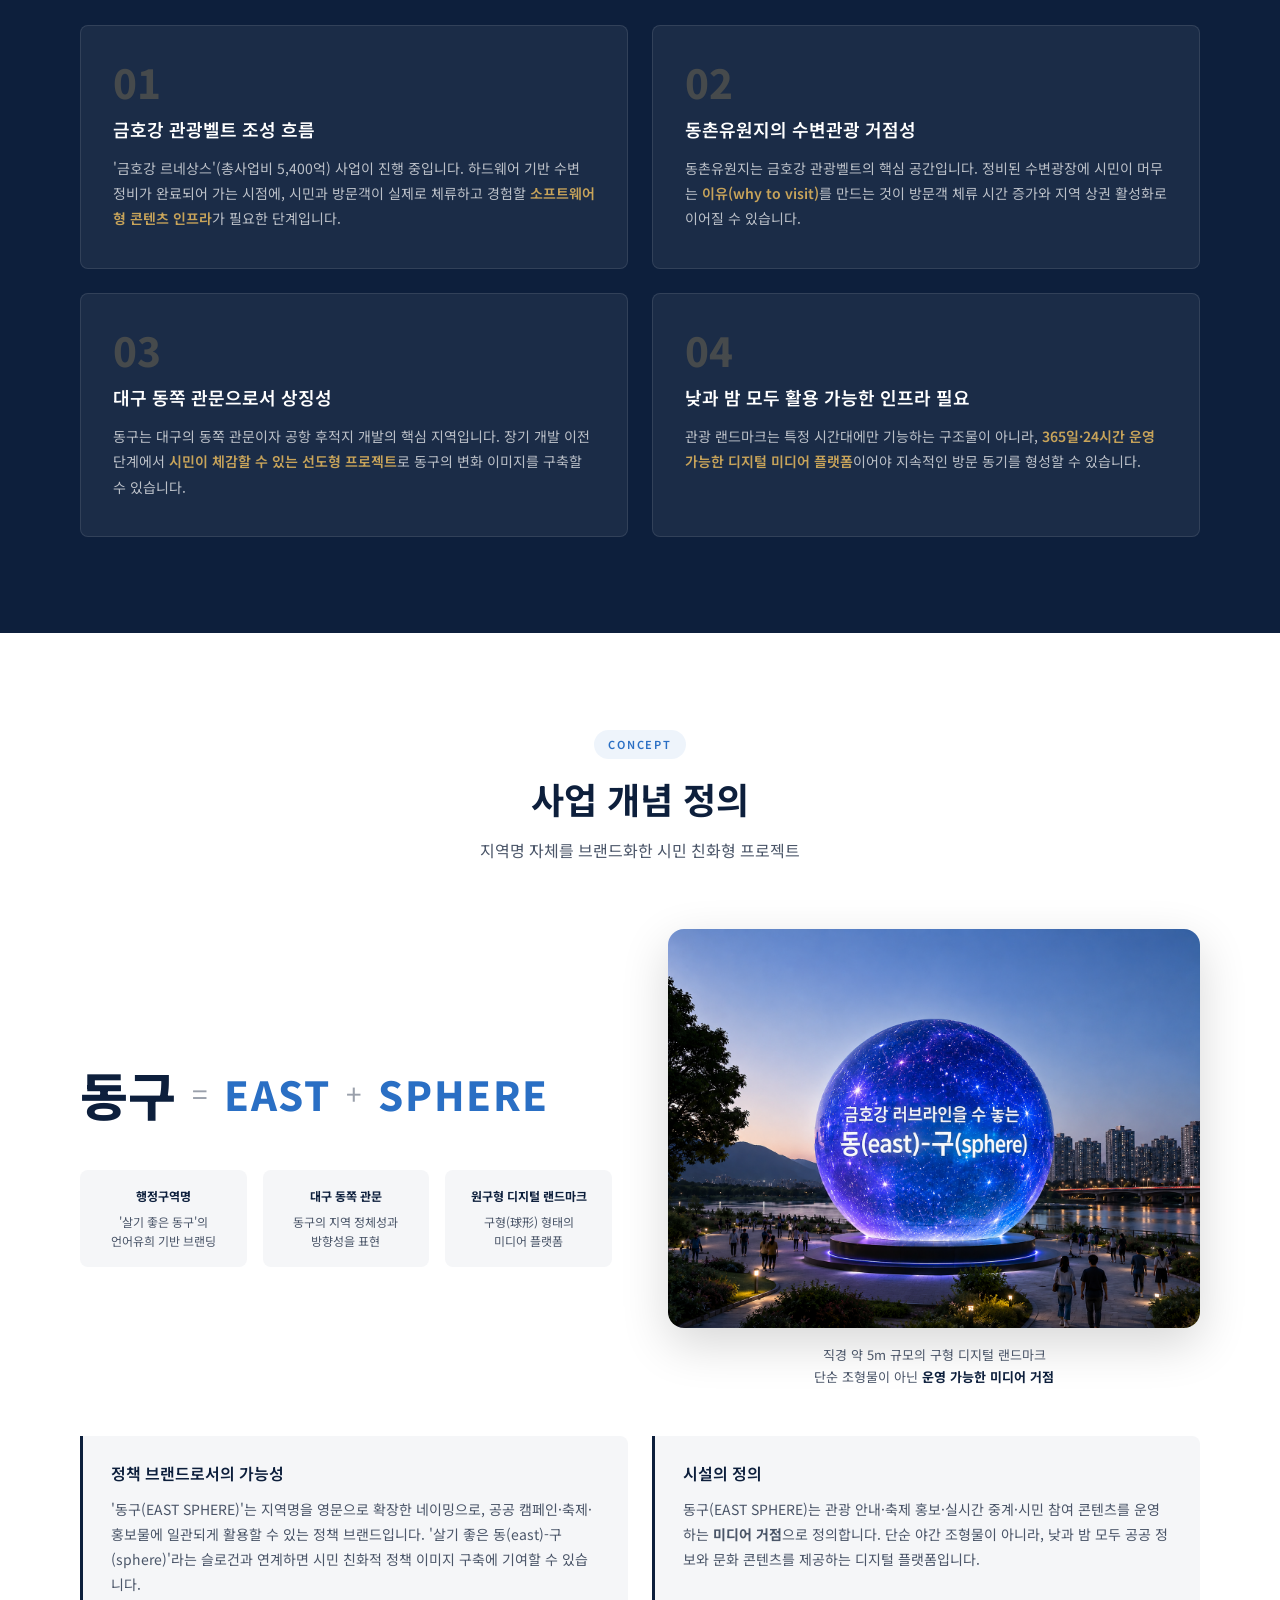
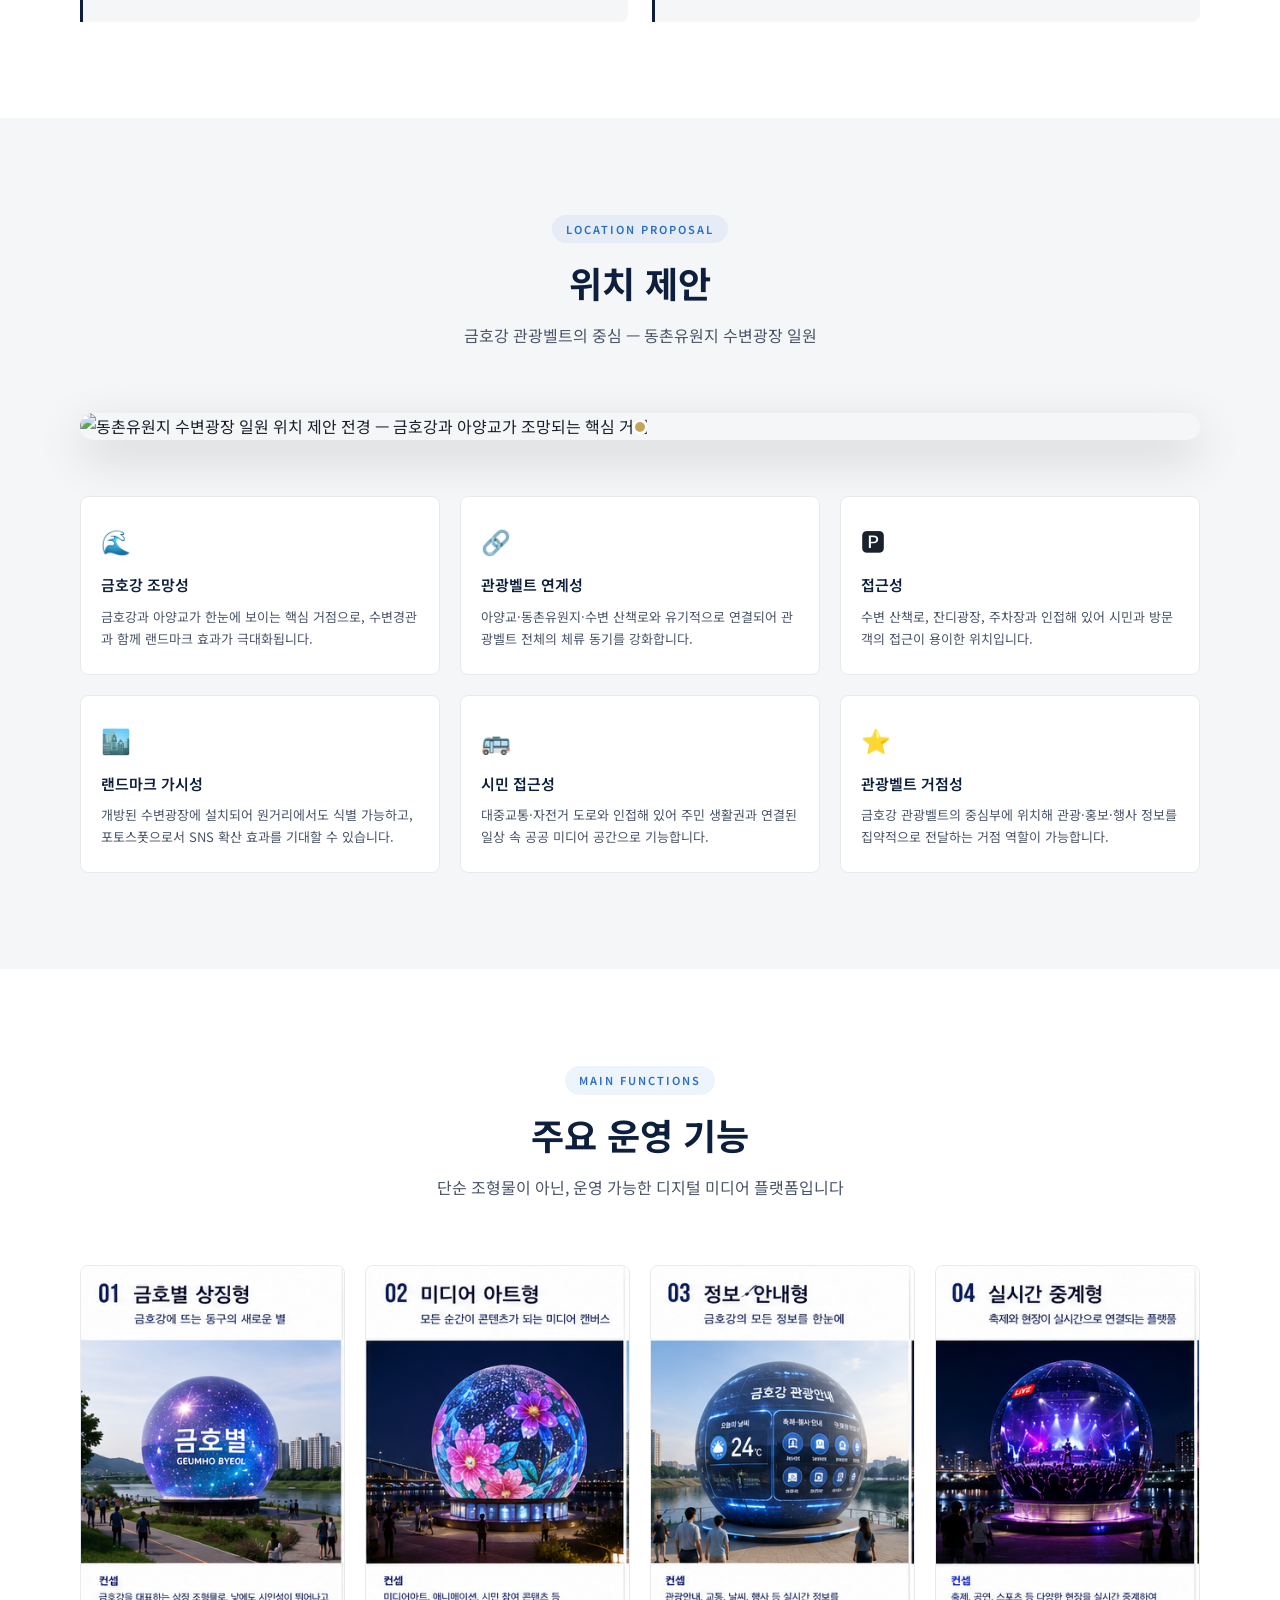
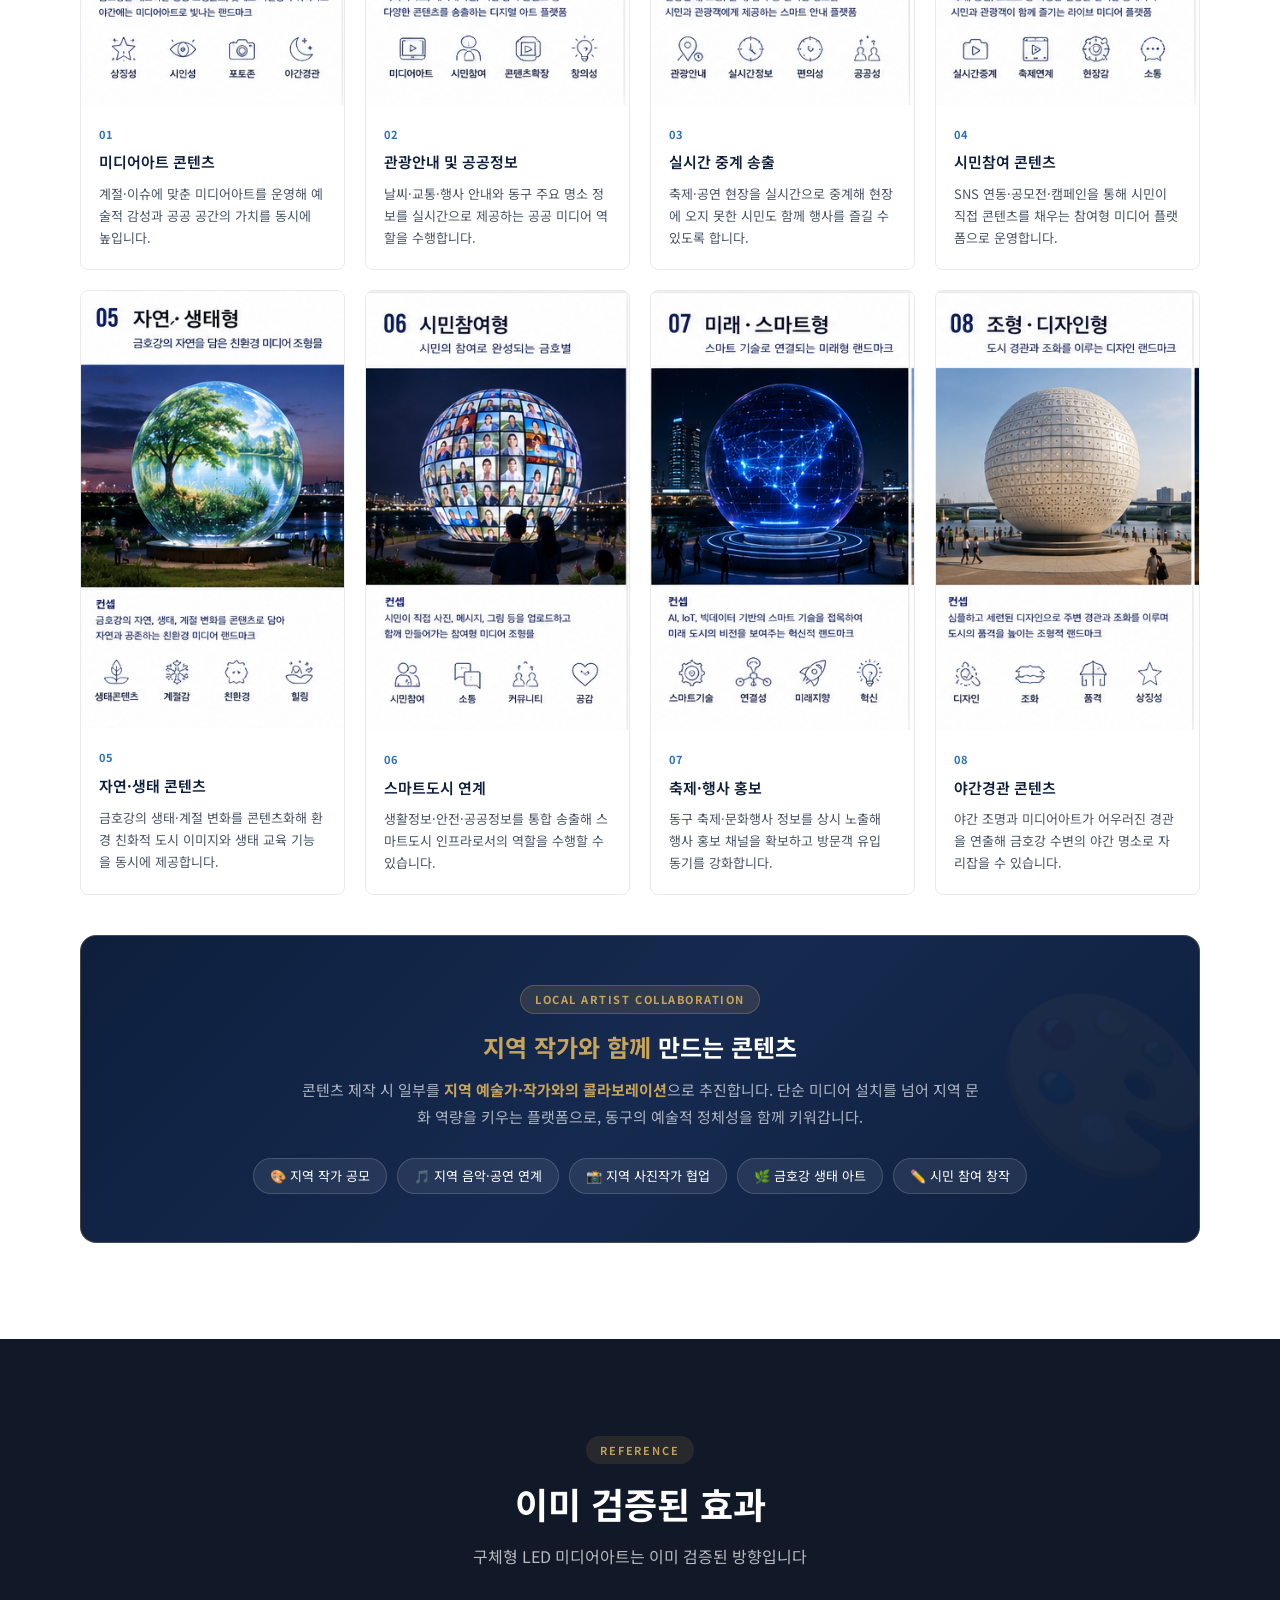
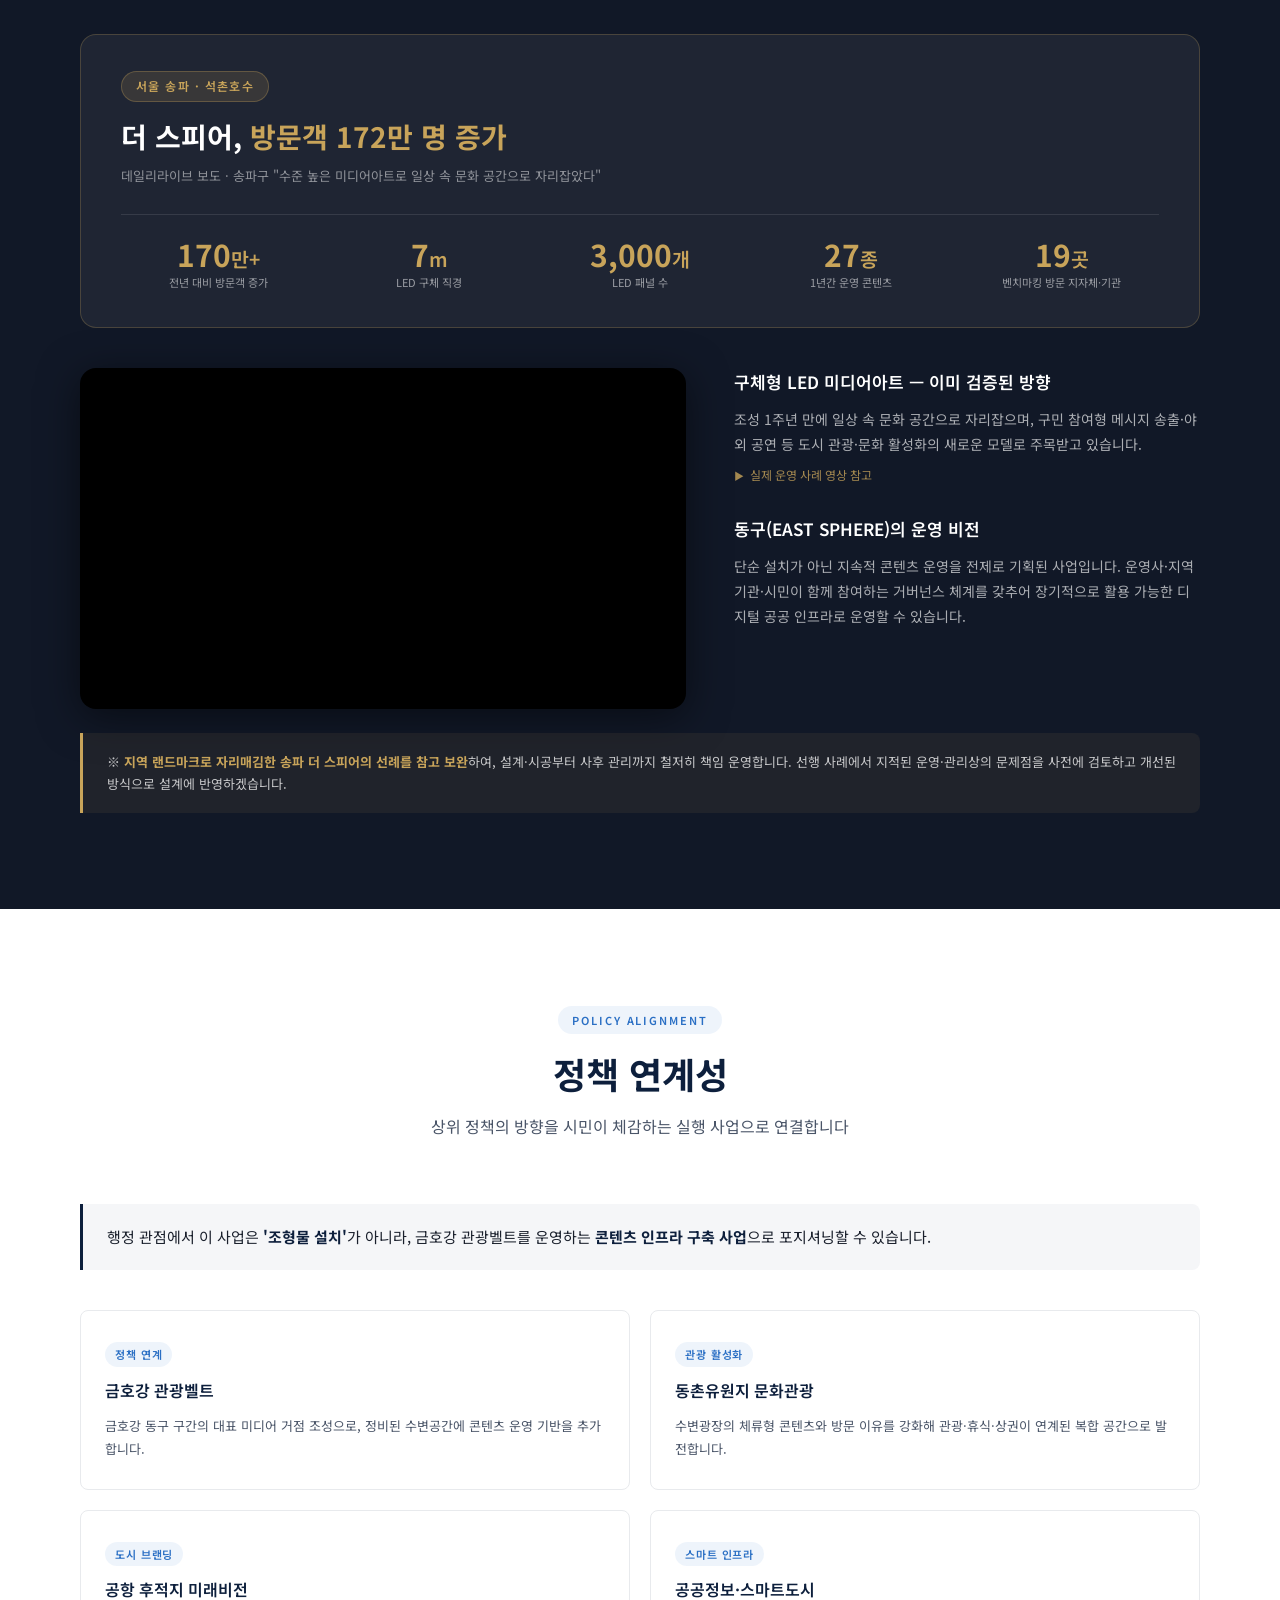
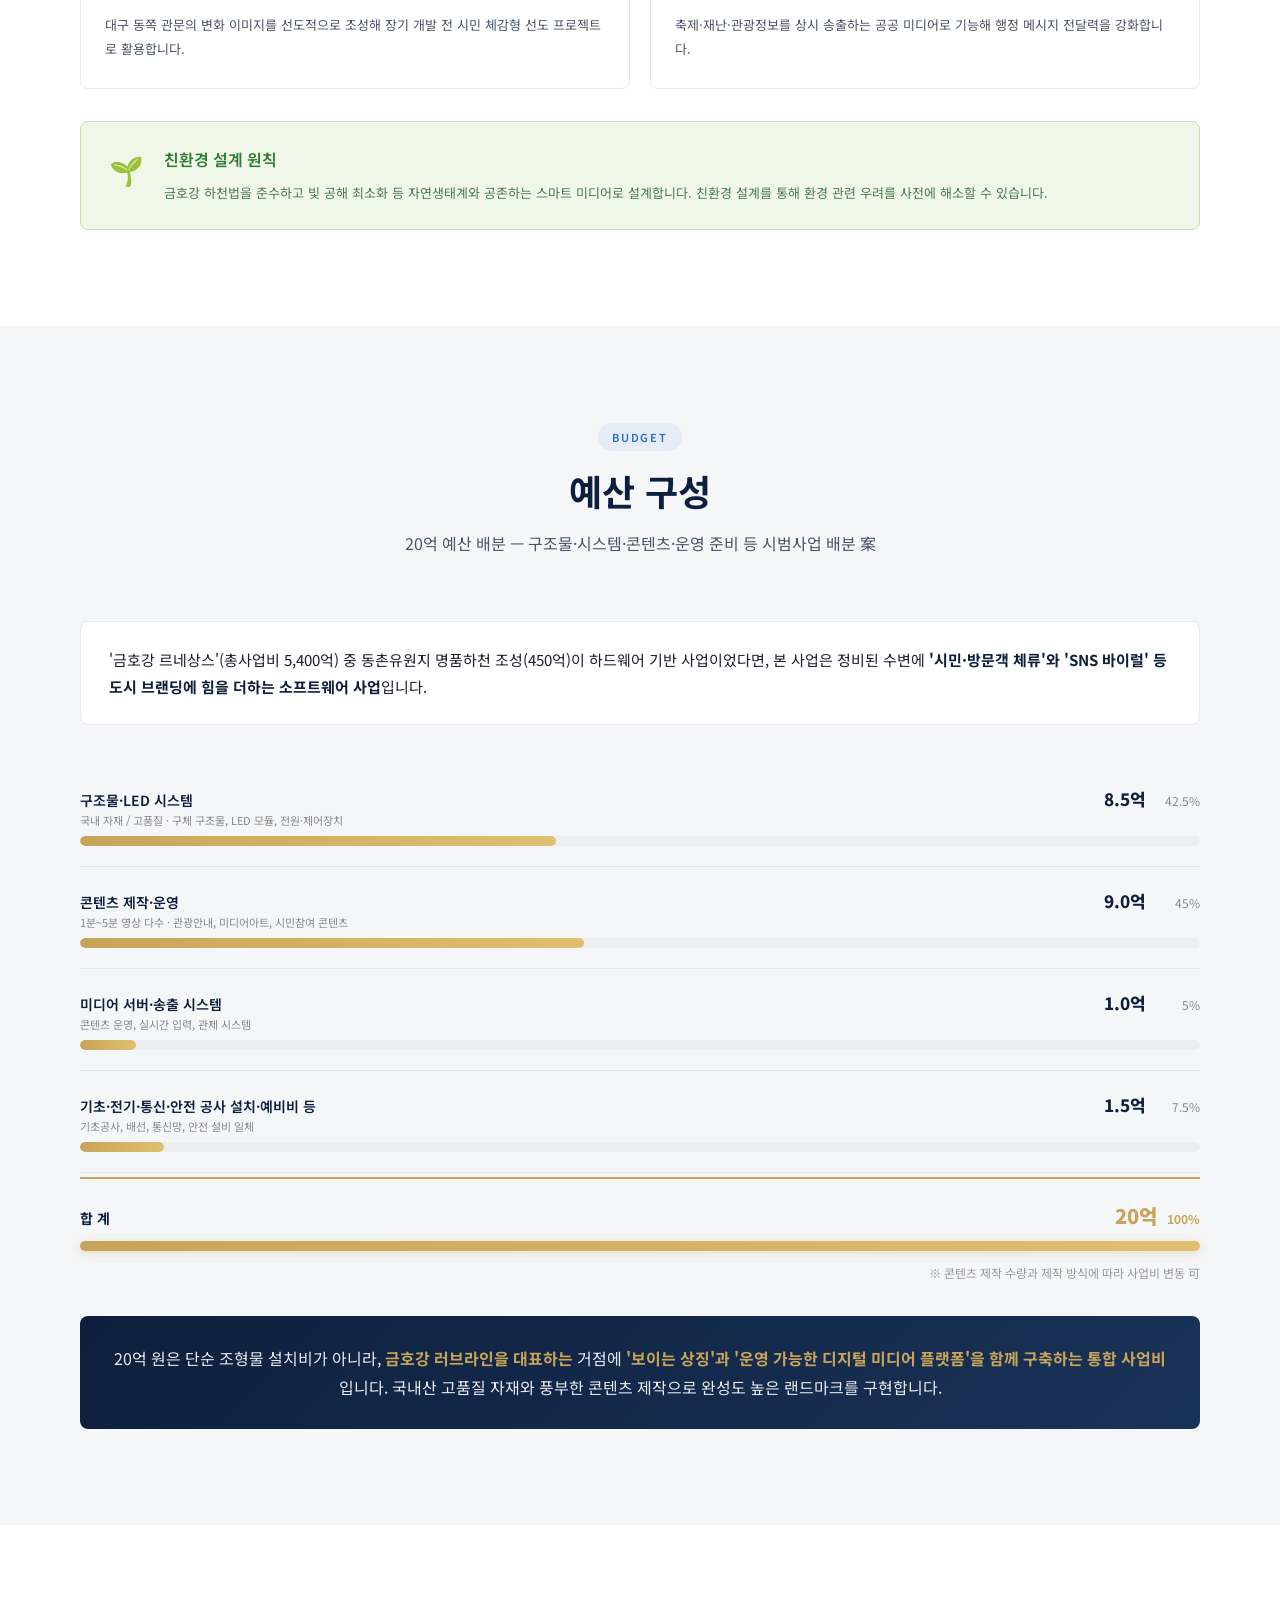
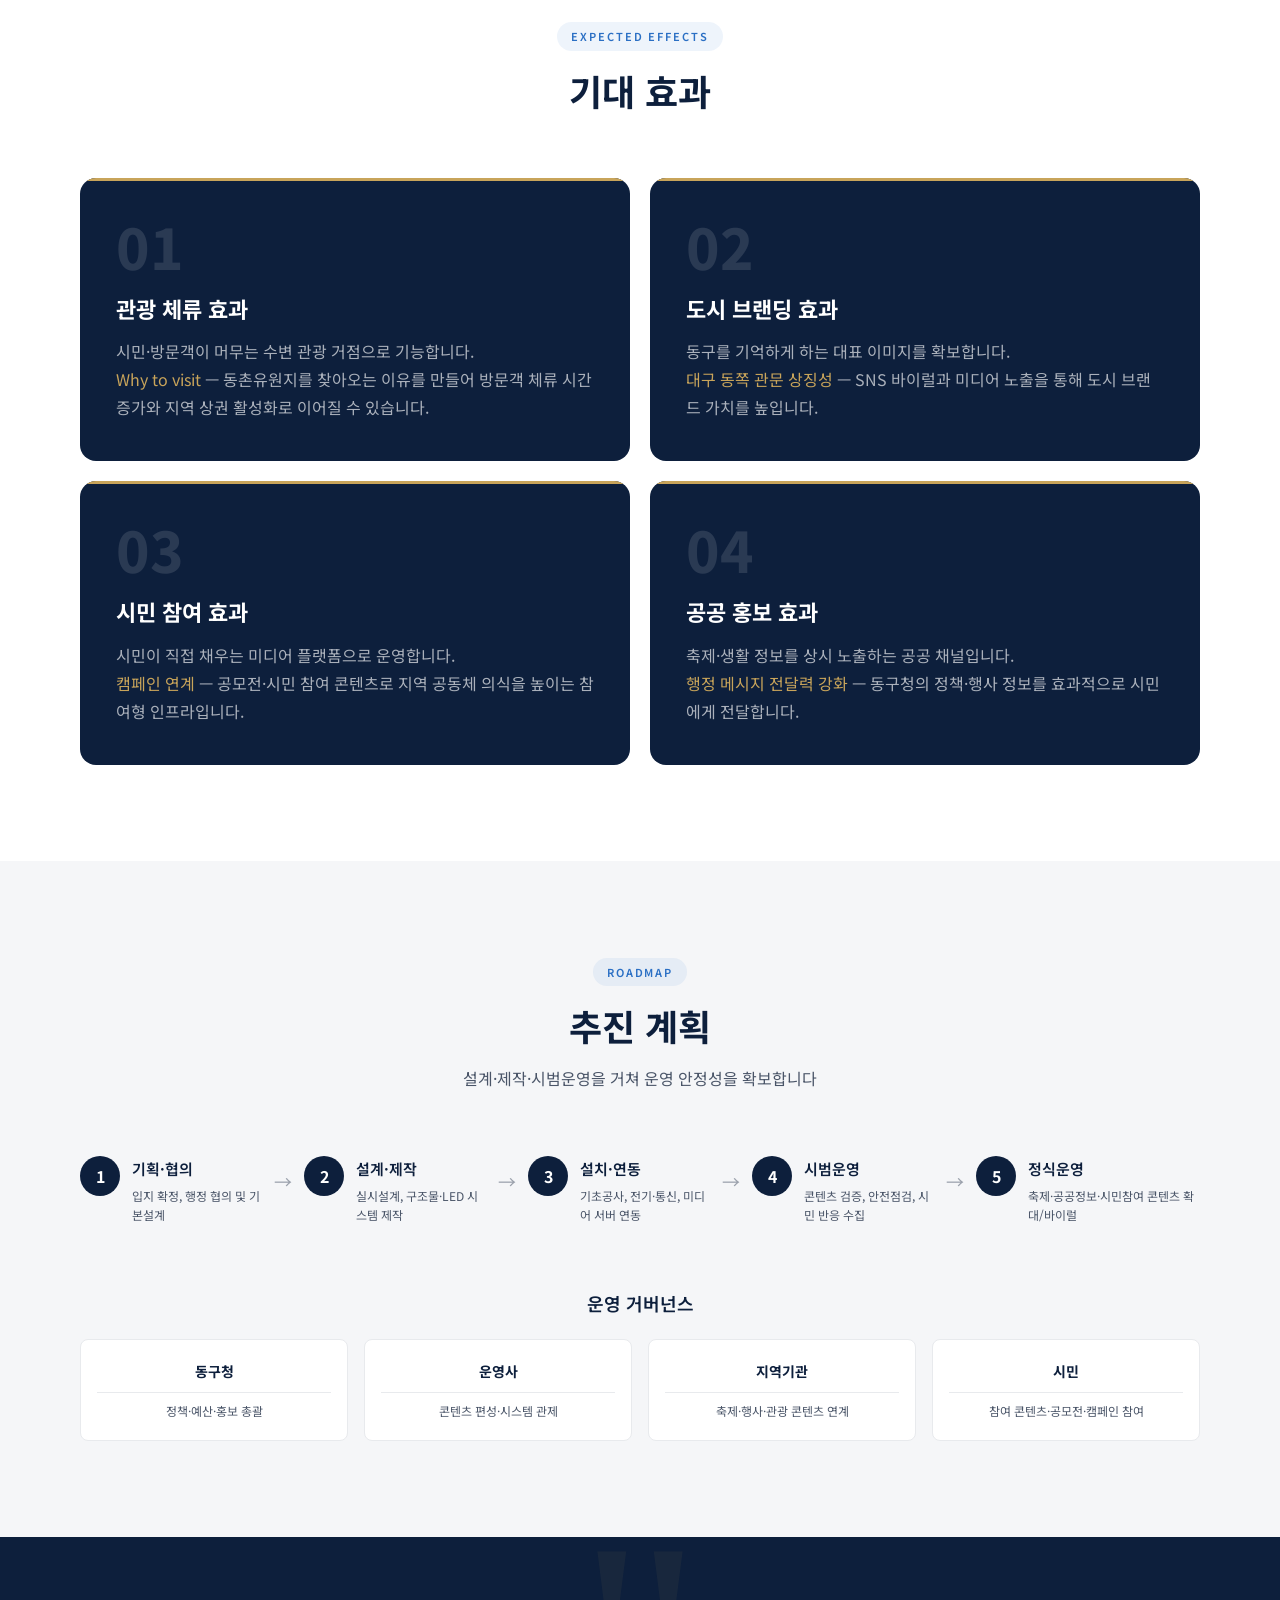
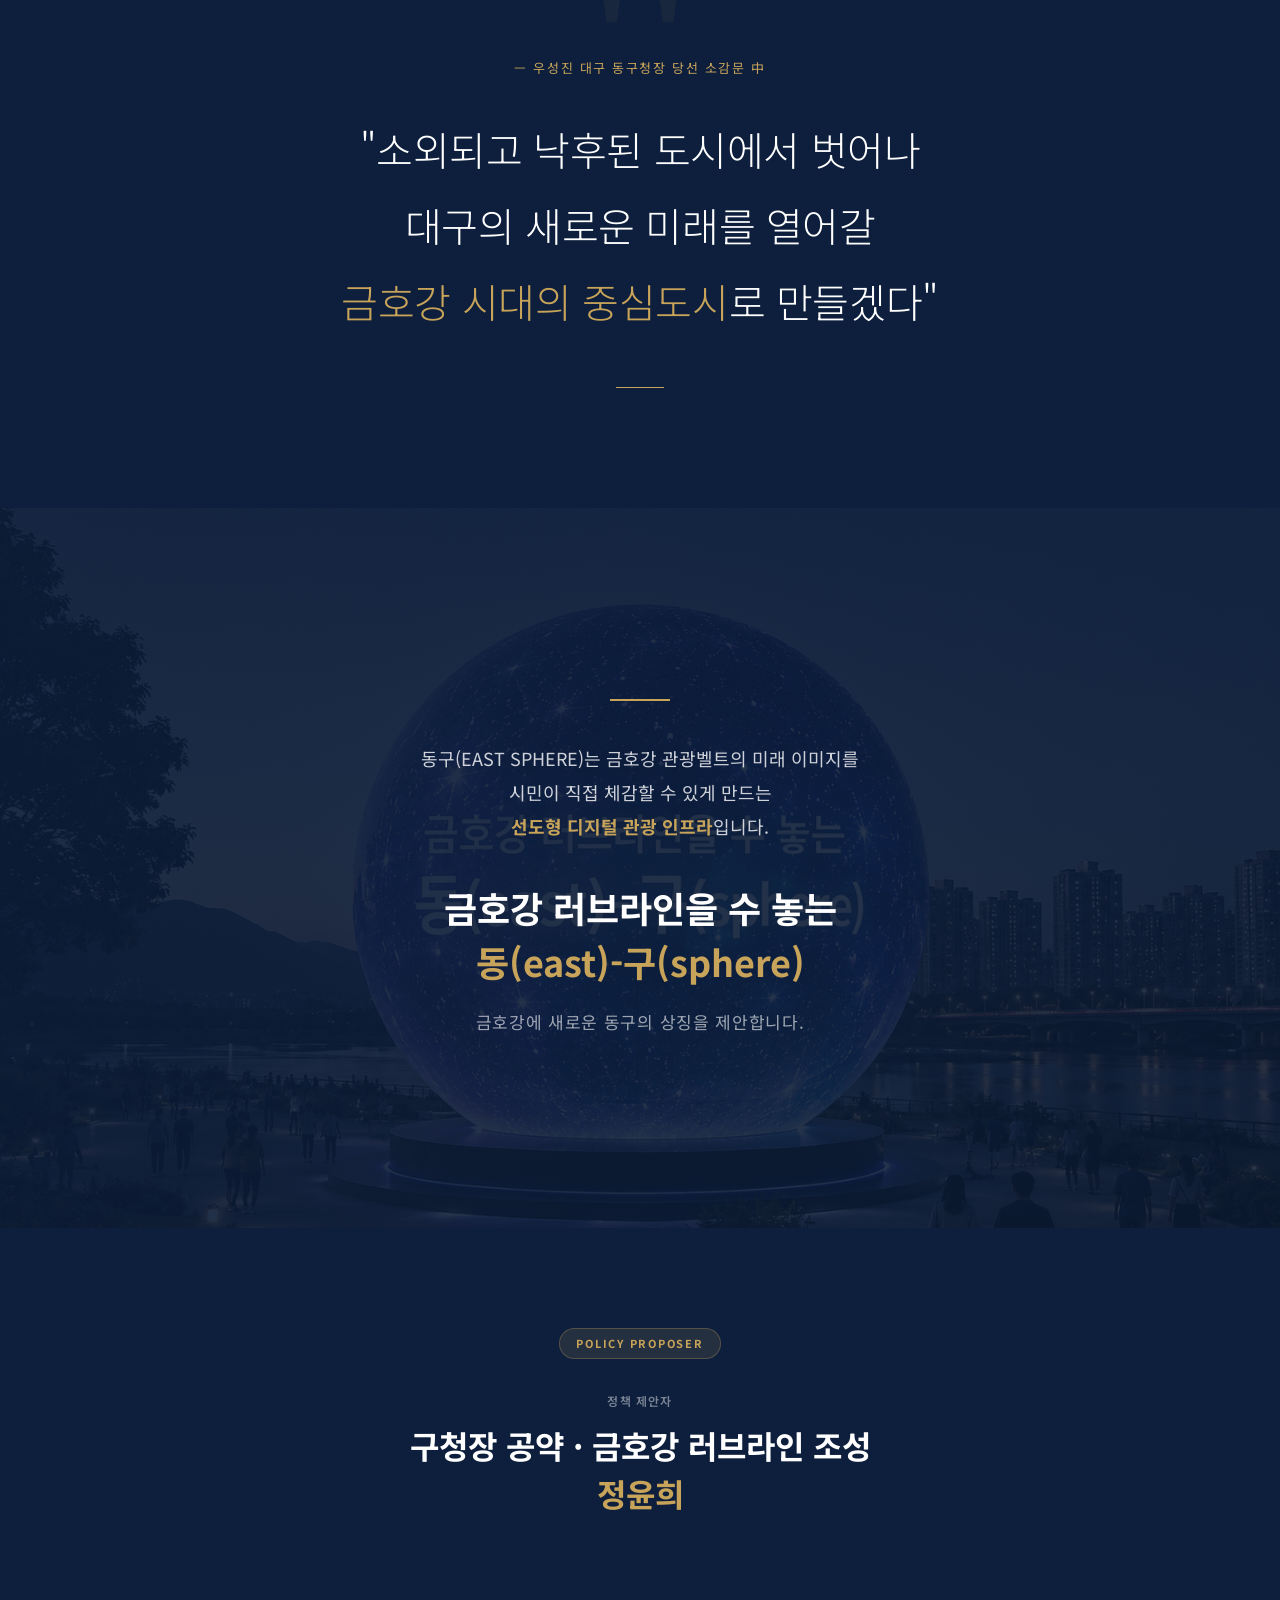
==== commit 9b2833c4: "20억 예산 바 차트 CSS 수정 및 캐시 버스팅 - budget-bars.css: 그리드 레이아웃 → 플렉스 레이아웃으로 교체 (호환성 향상) - animation keyfram" ====
--- a/v20/index.html
+++ b/v20/index.html
@@ -10,7 +10,7 @@
   <meta name="theme-color" content="#040d1a">
   <title>동구(EAST SPHERE) | 대구 동구 디지털 랜드마크 프로젝트 — 20억 제안</title>
   <link rel="stylesheet" href="../css/style.css">
-  <link rel="stylesheet" href="css/budget-bars.css">
+  <link rel="stylesheet" href="css/budget-bars.css?v=2">
   <link rel="preconnect" href="https://fonts.googleapis.com">
   <link rel="preconnect" href="https://fonts.gstatic.com" crossorigin>
   <link href="https://fonts.googleapis.com/css2?family=Noto+Sans+KR:wght@300;400;500;600;700&display=swap" rel="stylesheet">
@@ -598,34 +598,39 @@
       <div class="budget-wrap fade-up">
         <div class="budget-bars">
           <div class="bb-row">
-            <div class="bb-name">구조물·LED 시스템<span class="bb-sub">국내 자재 / 고품질 · 구체 구조물, LED 모듈, 전원·제어장치</span></div>
+            <div class="bb-header">
+              <div class="bb-name">구조물·LED 시스템<span class="bb-sub">국내 자재 / 고품질 · 구체 구조물, LED 모듈, 전원·제어장치</span></div>
+              <div class="bb-right"><span class="bb-amt">8.5억</span><span class="bb-pct">42.5%</span></div>
+            </div>
             <div class="bb-bar-bg"><div class="bb-bar" style="--pct:42.5%"></div></div>
-            <span class="bb-amt">8.5억</span>
-            <span class="bb-pct">42.5%</span>
           </div>
           <div class="bb-row">
-            <div class="bb-name">콘텐츠 제작·운영<span class="bb-sub">1분~5분 영상 다수 · 관광안내, 미디어아트, 시민참여 콘텐츠</span></div>
+            <div class="bb-header">
+              <div class="bb-name">콘텐츠 제작·운영<span class="bb-sub">1분~5분 영상 다수 · 관광안내, 미디어아트, 시민참여 콘텐츠</span></div>
+              <div class="bb-right"><span class="bb-amt">9.0억</span><span class="bb-pct">45%</span></div>
+            </div>
             <div class="bb-bar-bg"><div class="bb-bar" style="--pct:45%"></div></div>
-            <span class="bb-amt">9.0억</span>
-            <span class="bb-pct">45%</span>
           </div>
           <div class="bb-row">
-            <div class="bb-name">미디어 서버·송출 시스템<span class="bb-sub">콘텐츠 운영, 실시간 입력, 관제 시스템</span></div>
+            <div class="bb-header">
+              <div class="bb-name">미디어 서버·송출 시스템<span class="bb-sub">콘텐츠 운영, 실시간 입력, 관제 시스템</span></div>
+              <div class="bb-right"><span class="bb-amt">1.0억</span><span class="bb-pct">5%</span></div>
+            </div>
             <div class="bb-bar-bg"><div class="bb-bar" style="--pct:5%"></div></div>
-            <span class="bb-amt">1.0억</span>
-            <span class="bb-pct">5%</span>
           </div>
           <div class="bb-row">
-            <div class="bb-name">기초·전기·통신·안전 공사 설치·예비비 등<span class="bb-sub">기초공사, 배선, 통신망, 안전 설비 일체</span></div>
+            <div class="bb-header">
+              <div class="bb-name">기초·전기·통신·안전 공사 설치·예비비 등<span class="bb-sub">기초공사, 배선, 통신망, 안전 설비 일체</span></div>
+              <div class="bb-right"><span class="bb-amt">1.5억</span><span class="bb-pct">7.5%</span></div>
+            </div>
             <div class="bb-bar-bg"><div class="bb-bar" style="--pct:7.5%"></div></div>
-            <span class="bb-amt">1.5억</span>
-            <span class="bb-pct">7.5%</span>
           </div>
           <div class="bb-total">
-            <span class="bb-total-label">합 계</span>
+            <div class="bb-total-header">
+              <span class="bb-total-label">합 계</span>
+              <div class="bb-total-right"><span class="bb-total-amt">20억</span><span class="bb-total-pct">100%</span></div>
+            </div>
             <div class="bb-total-bar"></div>
-            <span class="bb-total-amt">20억</span>
-            <span class="bb-total-pct">100%</span>
           </div>
           <p class="bb-note">※ 콘텐츠 제작 수량과 제작 방식에 따라 사업비 변동 可</p>
         </div>
--- a/v20/css/budget-bars.css
+++ b/v20/css/budget-bars.css
@@ -1,107 +1,120 @@
 /* ── 20억 버전 예산 바 차트 ── */
 
-.budget-bars { display: flex; flex-direction: column; gap: 0; }
+.budget-bars {
+  display: flex;
+  flex-direction: column;
+  gap: 0;
+}
 
 .bb-row {
-  display: grid;
-  grid-template-columns: 1fr 2.4fr 56px 52px;
-  align-items: center;
-  gap: 12px 20px;
-  padding: 18px 0;
-  border-bottom: 1px solid var(--gray-light, #eee);
+  display: flex;
+  flex-direction: column;
+  gap: 8px;
+  padding: 20px 0;
+  border-bottom: 1px solid #e8e8e8;
 }
 .bb-row:last-of-type { border-bottom: none; }
 
+/* 항목명 + 금액/비율 한 줄 */
+.bb-header {
+  display: flex;
+  align-items: baseline;
+  justify-content: space-between;
+  gap: 12px;
+}
 .bb-name {
   font-size: 14px;
   font-weight: 600;
-  color: var(--navy);
-  line-height: 1.45;
+  color: var(--navy, #0d1f3c);
+  line-height: 1.4;
 }
 .bb-sub {
   display: block;
   font-size: 11px;
   font-weight: 400;
-  color: var(--text-sub, #888);
-  margin-top: 3px;
+  color: #888;
+  margin-top: 2px;
+}
+.bb-right {
+  display: flex;
+  align-items: baseline;
+  gap: 10px;
+  flex-shrink: 0;
+}
+.bb-amt {
+  font-size: 17px;
+  font-weight: 800;
+  color: var(--navy, #0d1f3c);
+  white-space: nowrap;
+}
+.bb-pct {
+  font-size: 12px;
+  color: #888;
+  white-space: nowrap;
+  min-width: 44px;
+  text-align: right;
 }
 
+/* 바 트랙 */
 .bb-bar-bg {
-  height: 12px;
-  background: rgba(13,31,60,.08);
+  width: 100%;
+  height: 10px;
+  background: #edeef0;
   border-radius: 6px;
   overflow: hidden;
 }
 .bb-bar {
   height: 100%;
   width: var(--pct, 0%);
-  background: linear-gradient(90deg, var(--gold), #d4b870);
+  background: linear-gradient(90deg, #c8a45a, #dfc070);
   border-radius: 6px;
-  animation: bbGrow .7s cubic-bezier(.4,0,.2,1) both;
-}
-@keyframes bbGrow {
-  from { width: 0; }
-  to   { width: var(--pct); }
 }
 
-.bb-amt {
-  font-size: 16px;
-  font-weight: 800;
-  color: var(--navy);
-  text-align: right;
-  white-space: nowrap;
+/* 합계 행 */
+.bb-total {
+  display: flex;
+  flex-direction: column;
+  gap: 8px;
+  padding: 20px 0 0;
+  border-top: 2px solid #c8a45a;
+  margin-top: 4px;
 }
-.bb-pct {
-  font-size: 12px;
-  color: var(--text-sub, #888);
-  text-align: right;
-  white-space: nowrap;
-}
-
-.bb-total {
-  display: grid;
-  grid-template-columns: 1fr 2.4fr 56px 52px;
-  align-items: center;
-  gap: 12px 20px;
-  padding: 18px 0 4px;
-  border-top: 2px solid var(--gold);
-  margin-top: 4px;
+.bb-total-header {
+  display: flex;
+  align-items: baseline;
+  justify-content: space-between;
 }
 .bb-total-label {
   font-size: 14px;
   font-weight: 700;
-  color: var(--navy);
+  color: var(--navy, #0d1f3c);
 }
-.bb-total-bar {
-  height: 12px;
-  background: linear-gradient(90deg, var(--gold), #d4b870);
-  border-radius: 6px;
-  box-shadow: 0 2px 10px rgba(200,164,90,.35);
+.bb-total-right {
+  display: flex;
+  align-items: baseline;
+  gap: 10px;
 }
 .bb-total-amt {
-  font-size: 18px;
+  font-size: 20px;
   font-weight: 900;
-  color: var(--gold);
-  text-align: right;
+  color: #c8a45a;
 }
 .bb-total-pct {
   font-size: 12px;
   font-weight: 700;
-  color: var(--gold);
-  text-align: right;
+  color: #c8a45a;
 }
+.bb-total-bar {
+  width: 100%;
+  height: 10px;
+  background: linear-gradient(90deg, #c8a45a, #dfc070);
+  border-radius: 6px;
+  box-shadow: 0 2px 8px rgba(200,164,90,.3);
+}
+
 .bb-note {
   font-size: 12px;
-  color: var(--text-sub, #888);
+  color: #999;
   text-align: right;
   margin-top: 12px;
 }
-
-@media (max-width: 600px) {
-  .bb-row, .bb-total {
-    grid-template-columns: 1fr auto auto;
-    grid-template-rows: auto auto;
-  }
-  .bb-bar-bg  { grid-column: 1 / -1; }
-  .bb-total-bar { grid-column: 1 / -1; }
-}
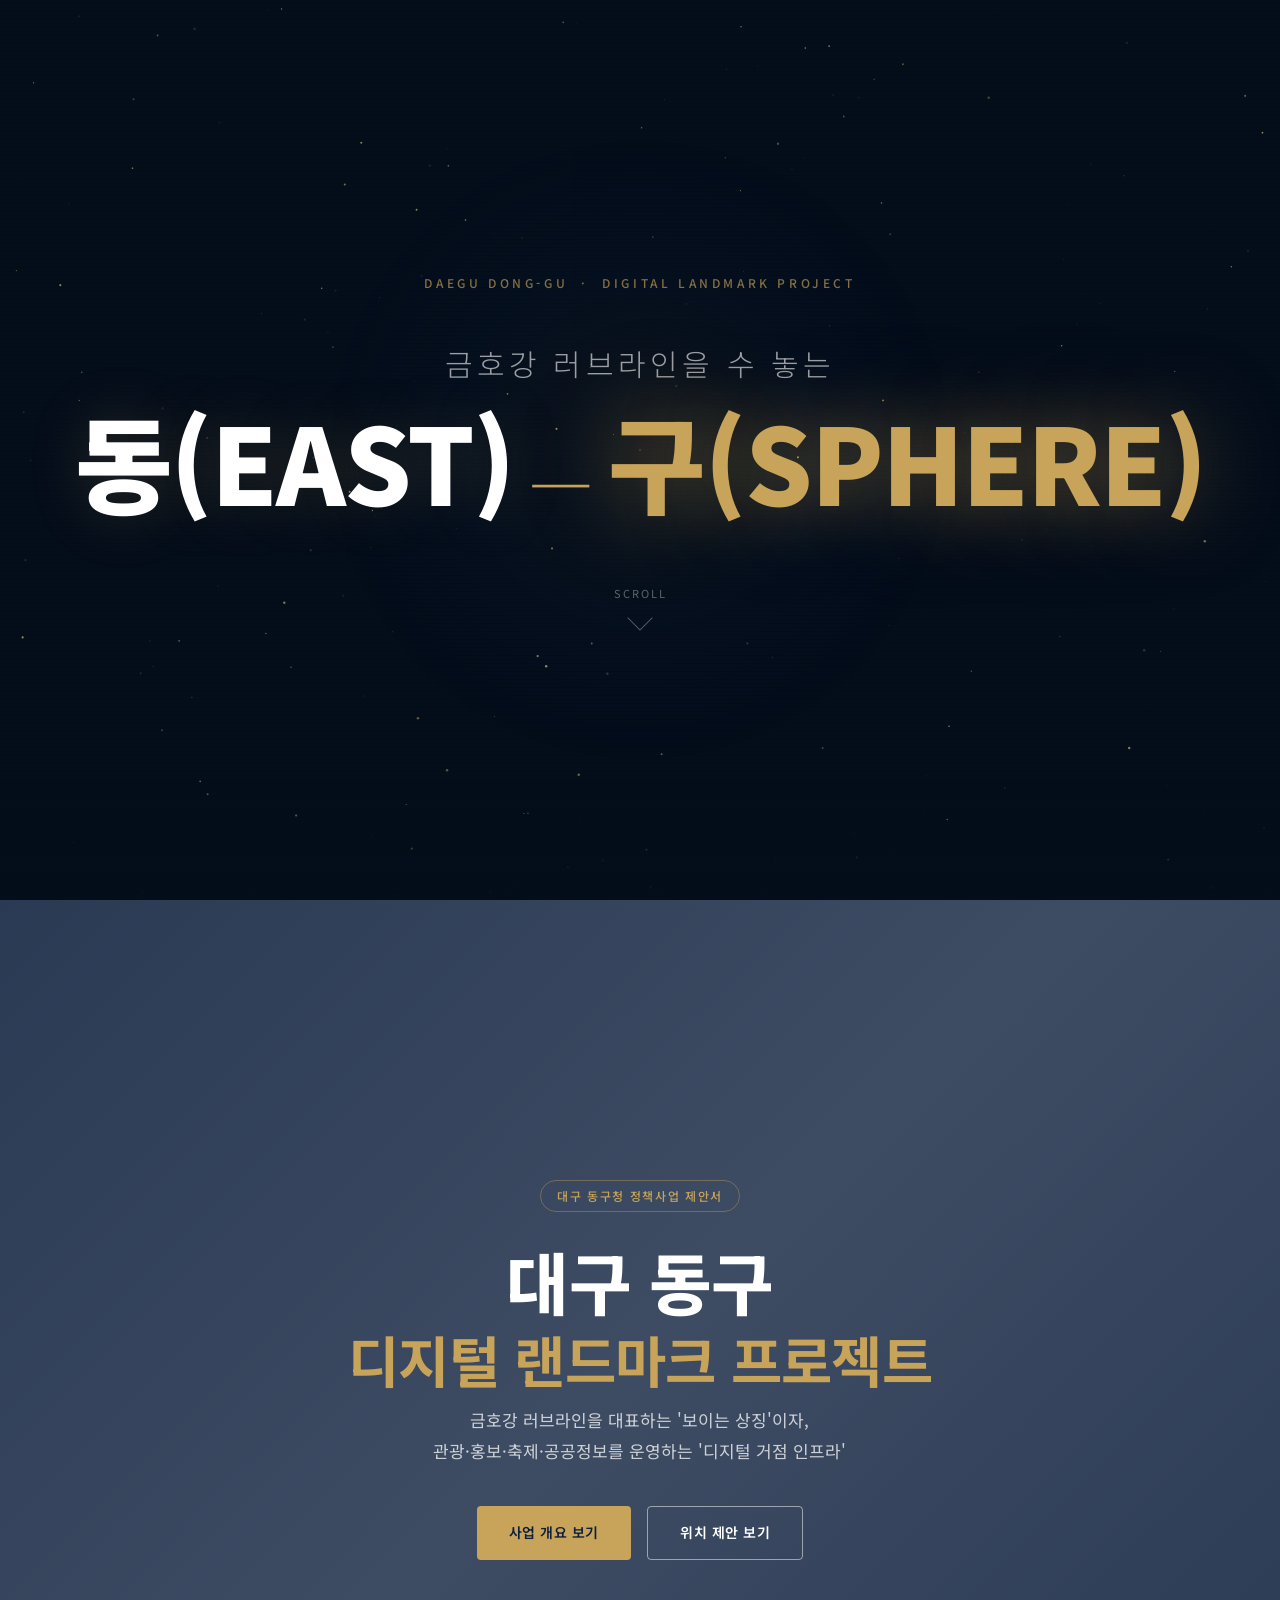
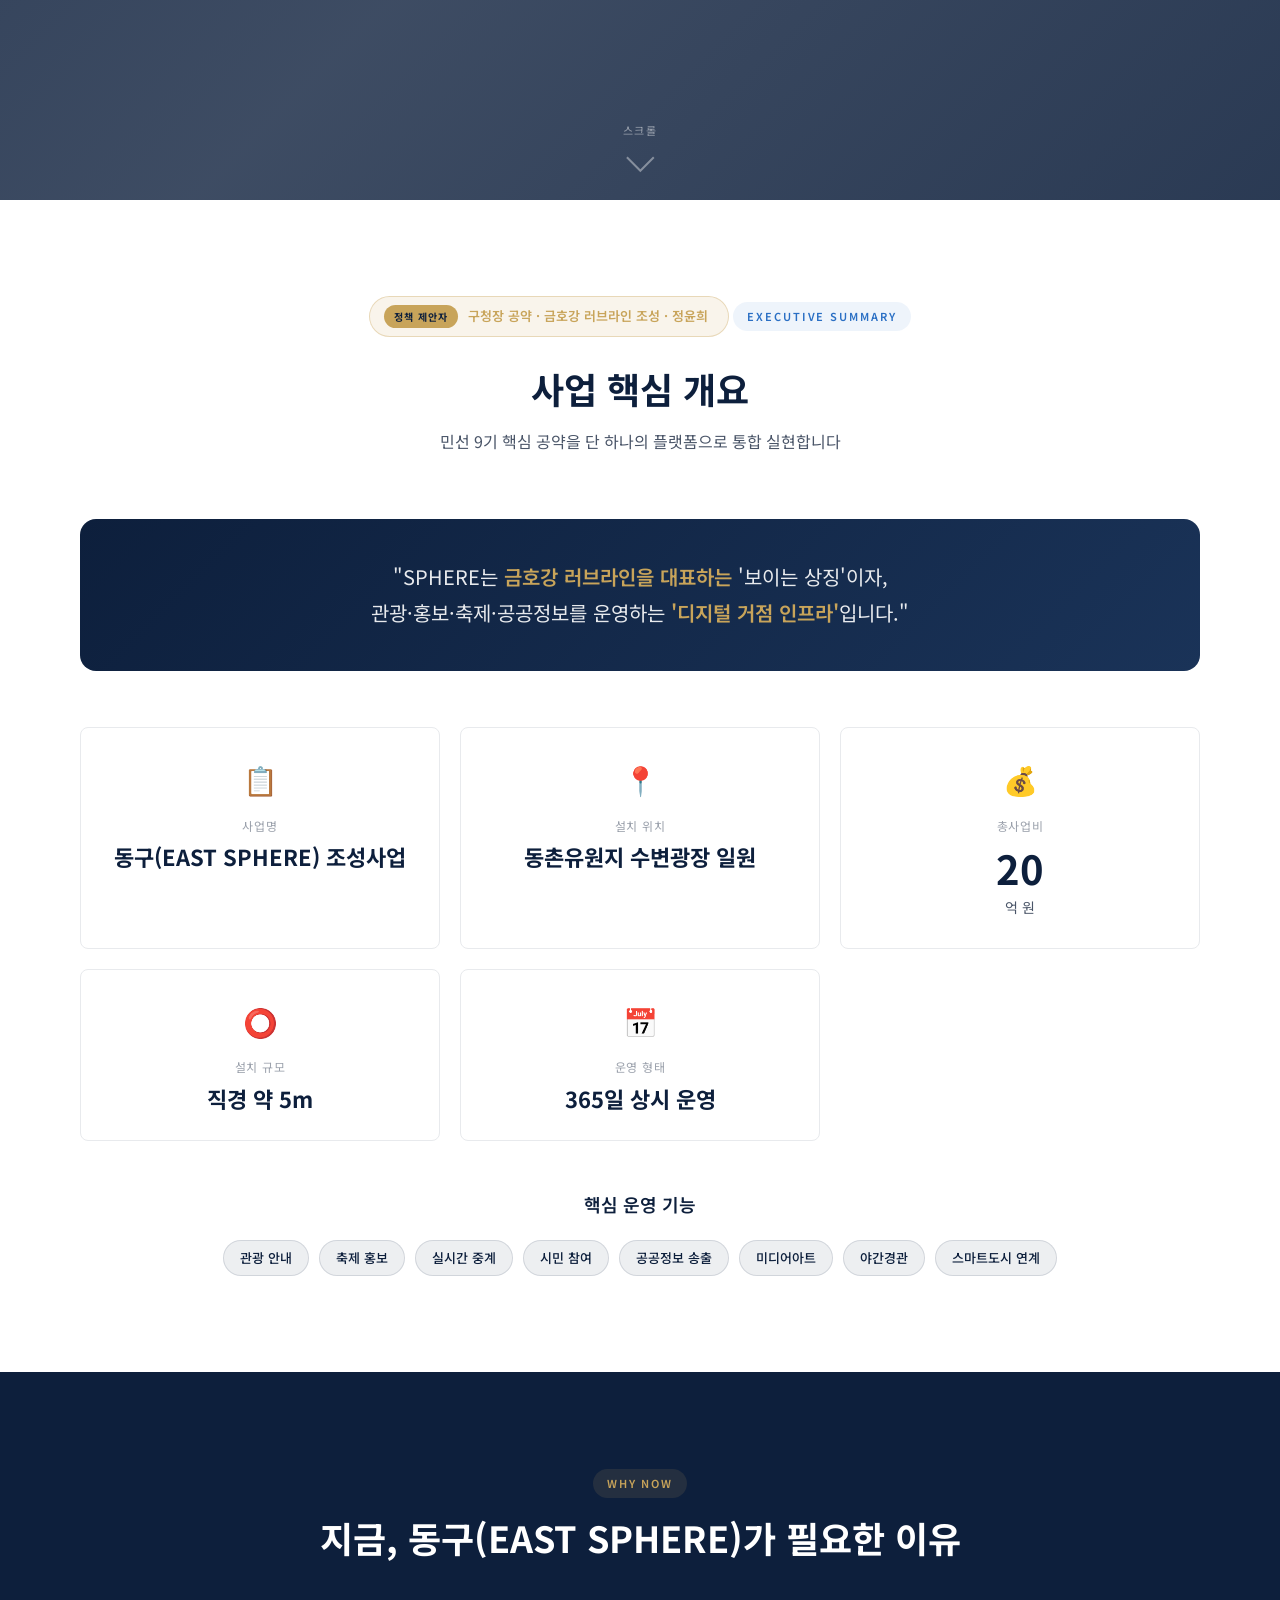
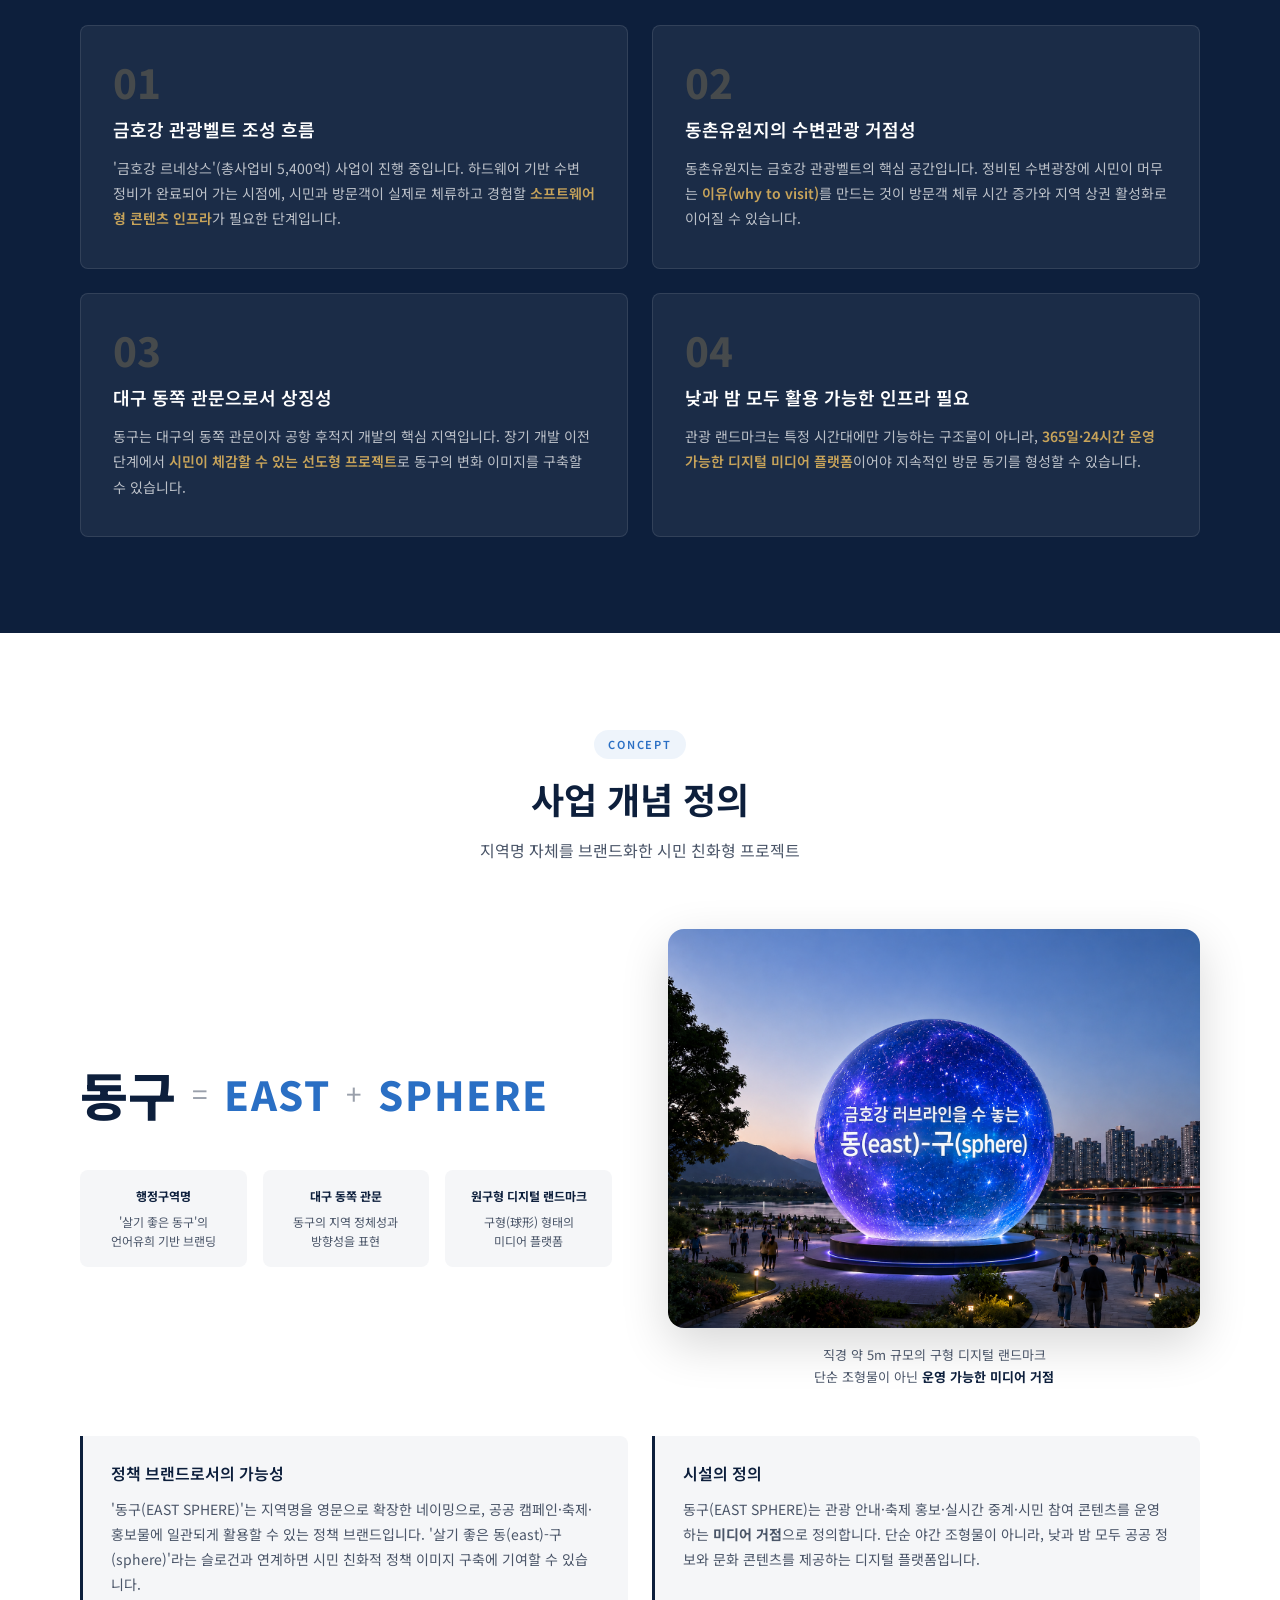
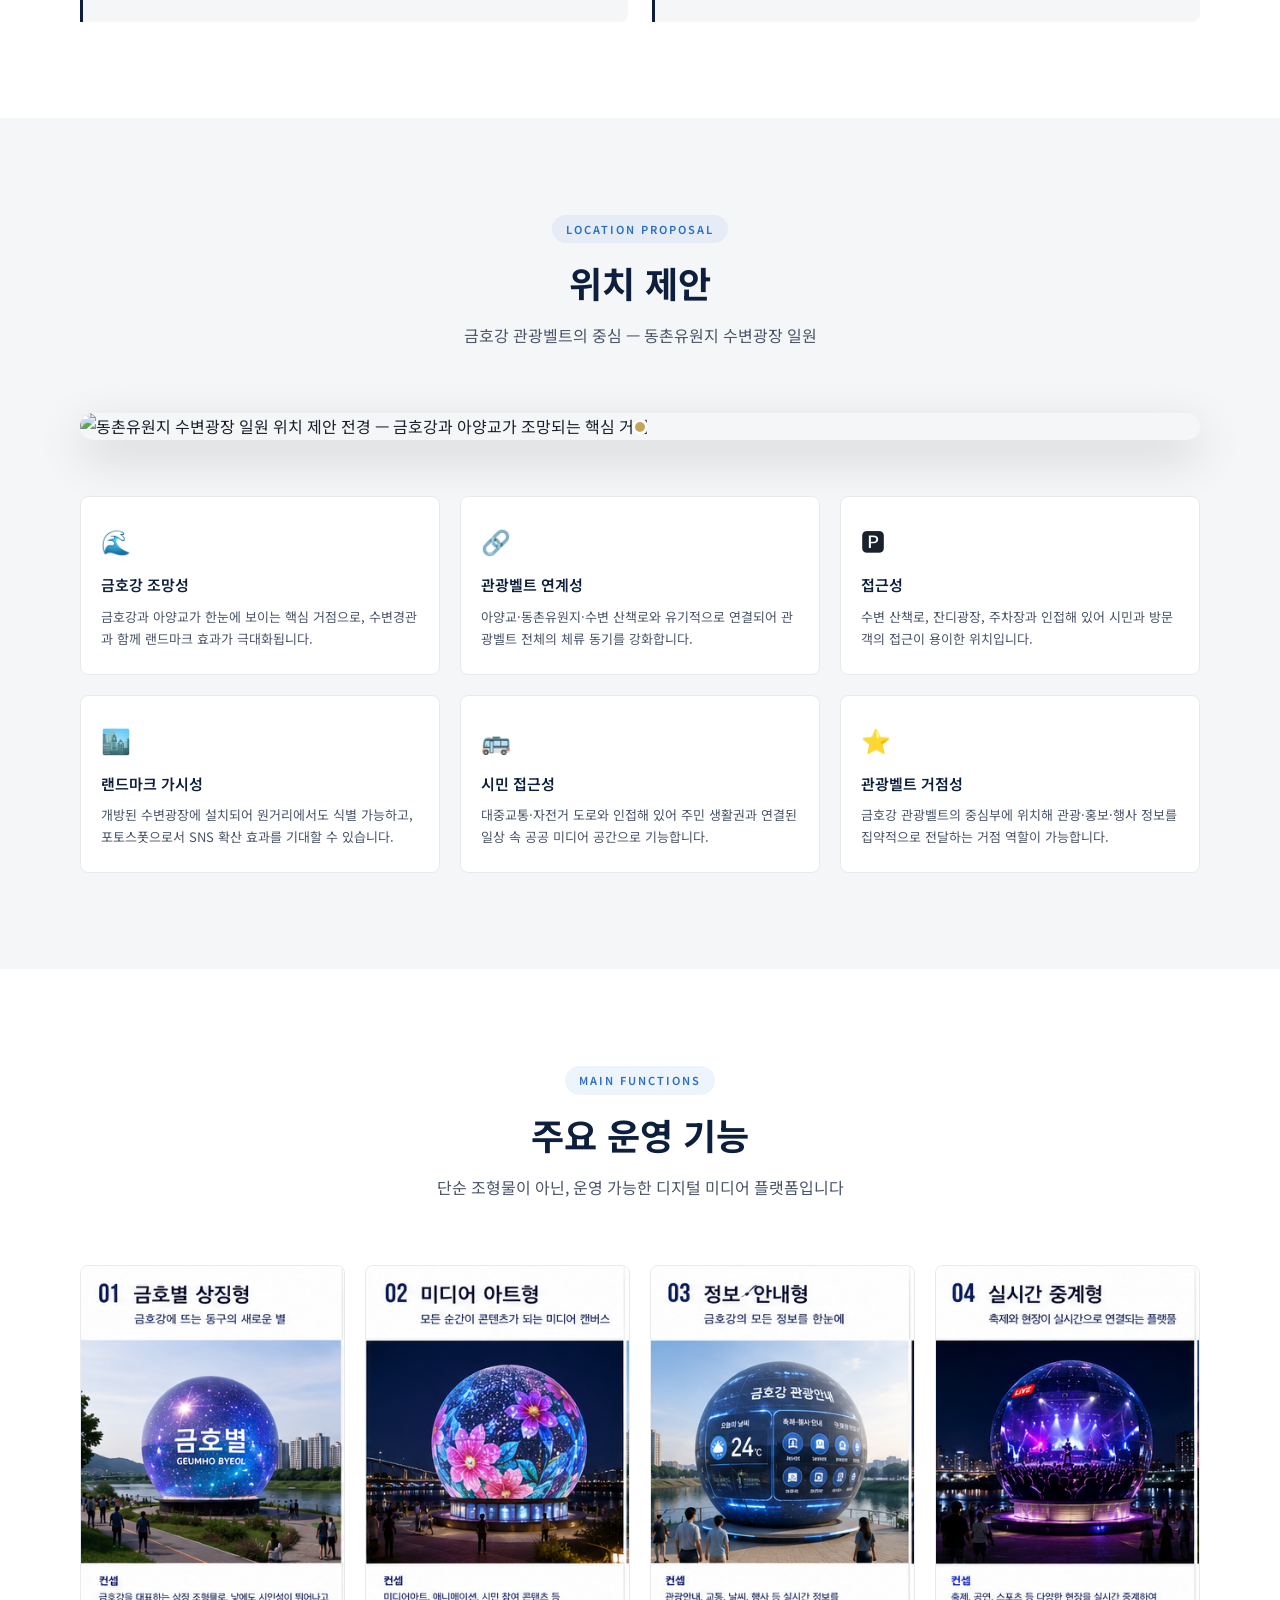
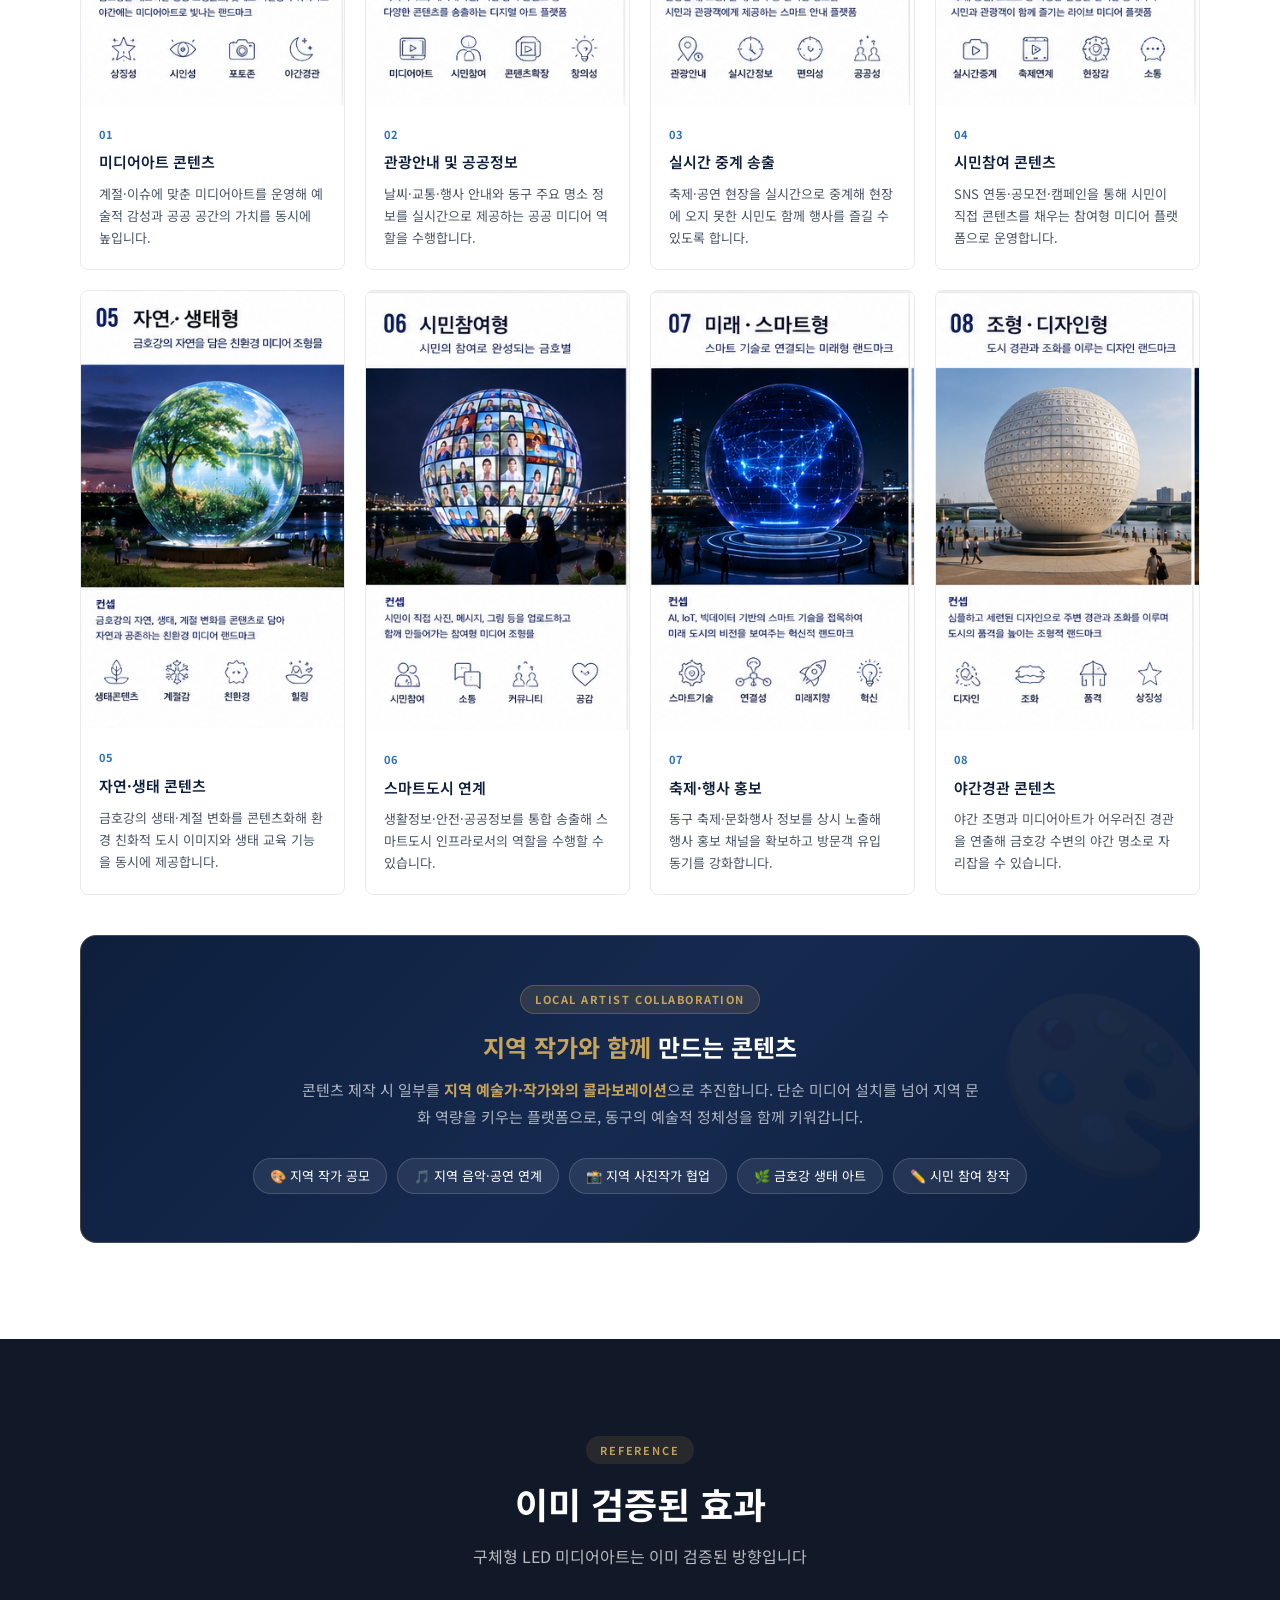
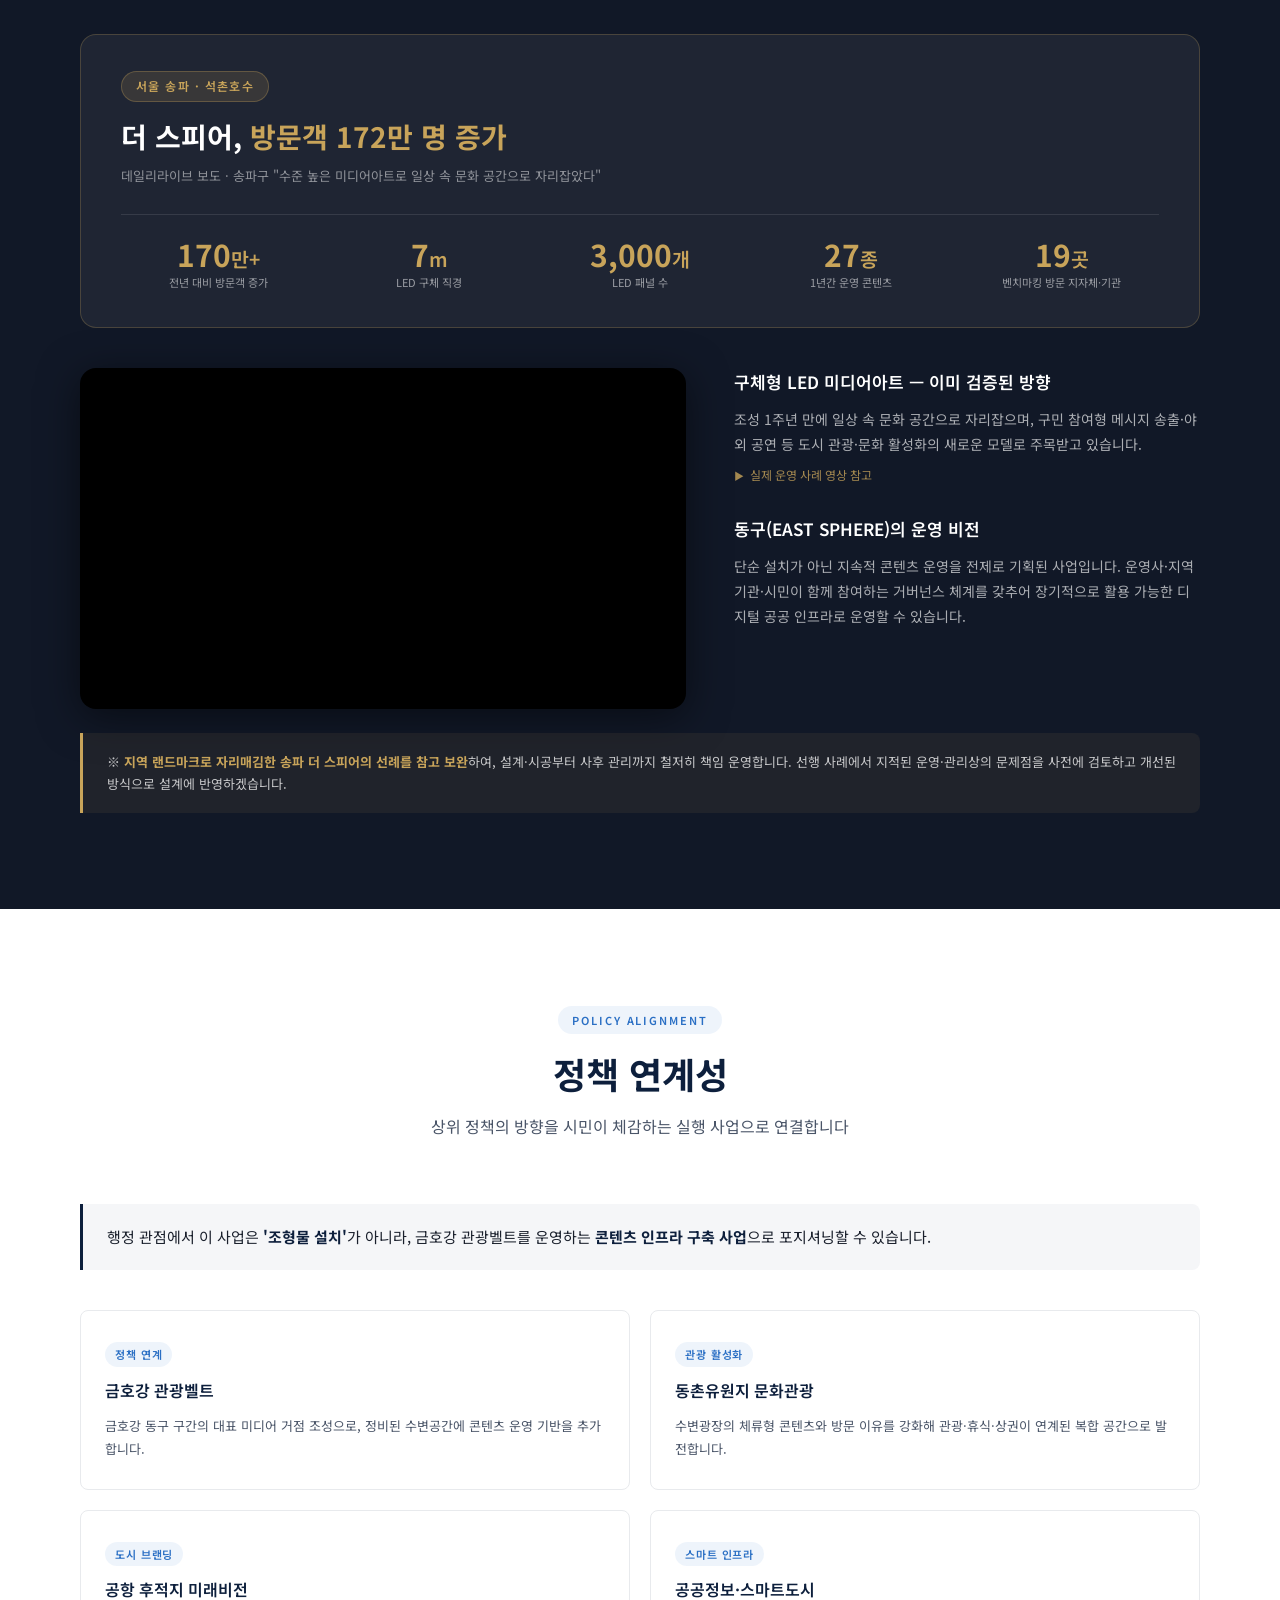
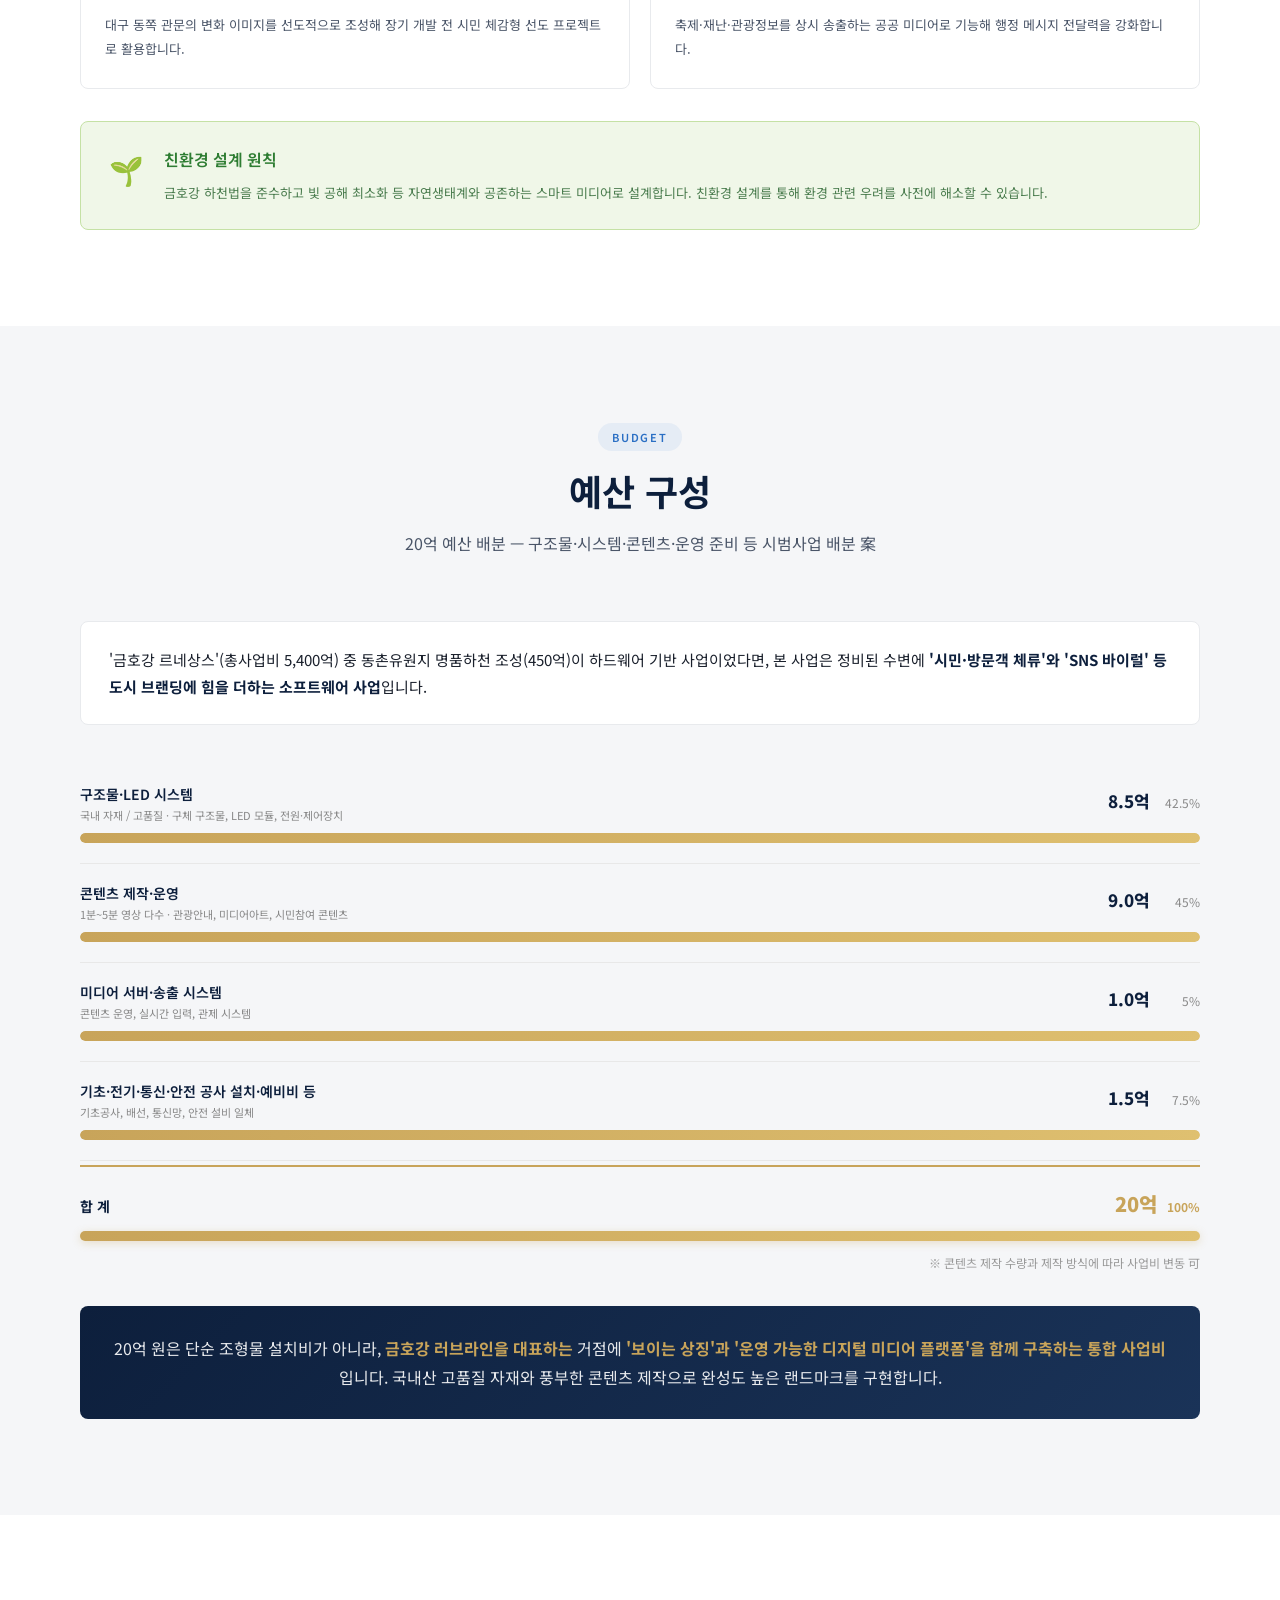
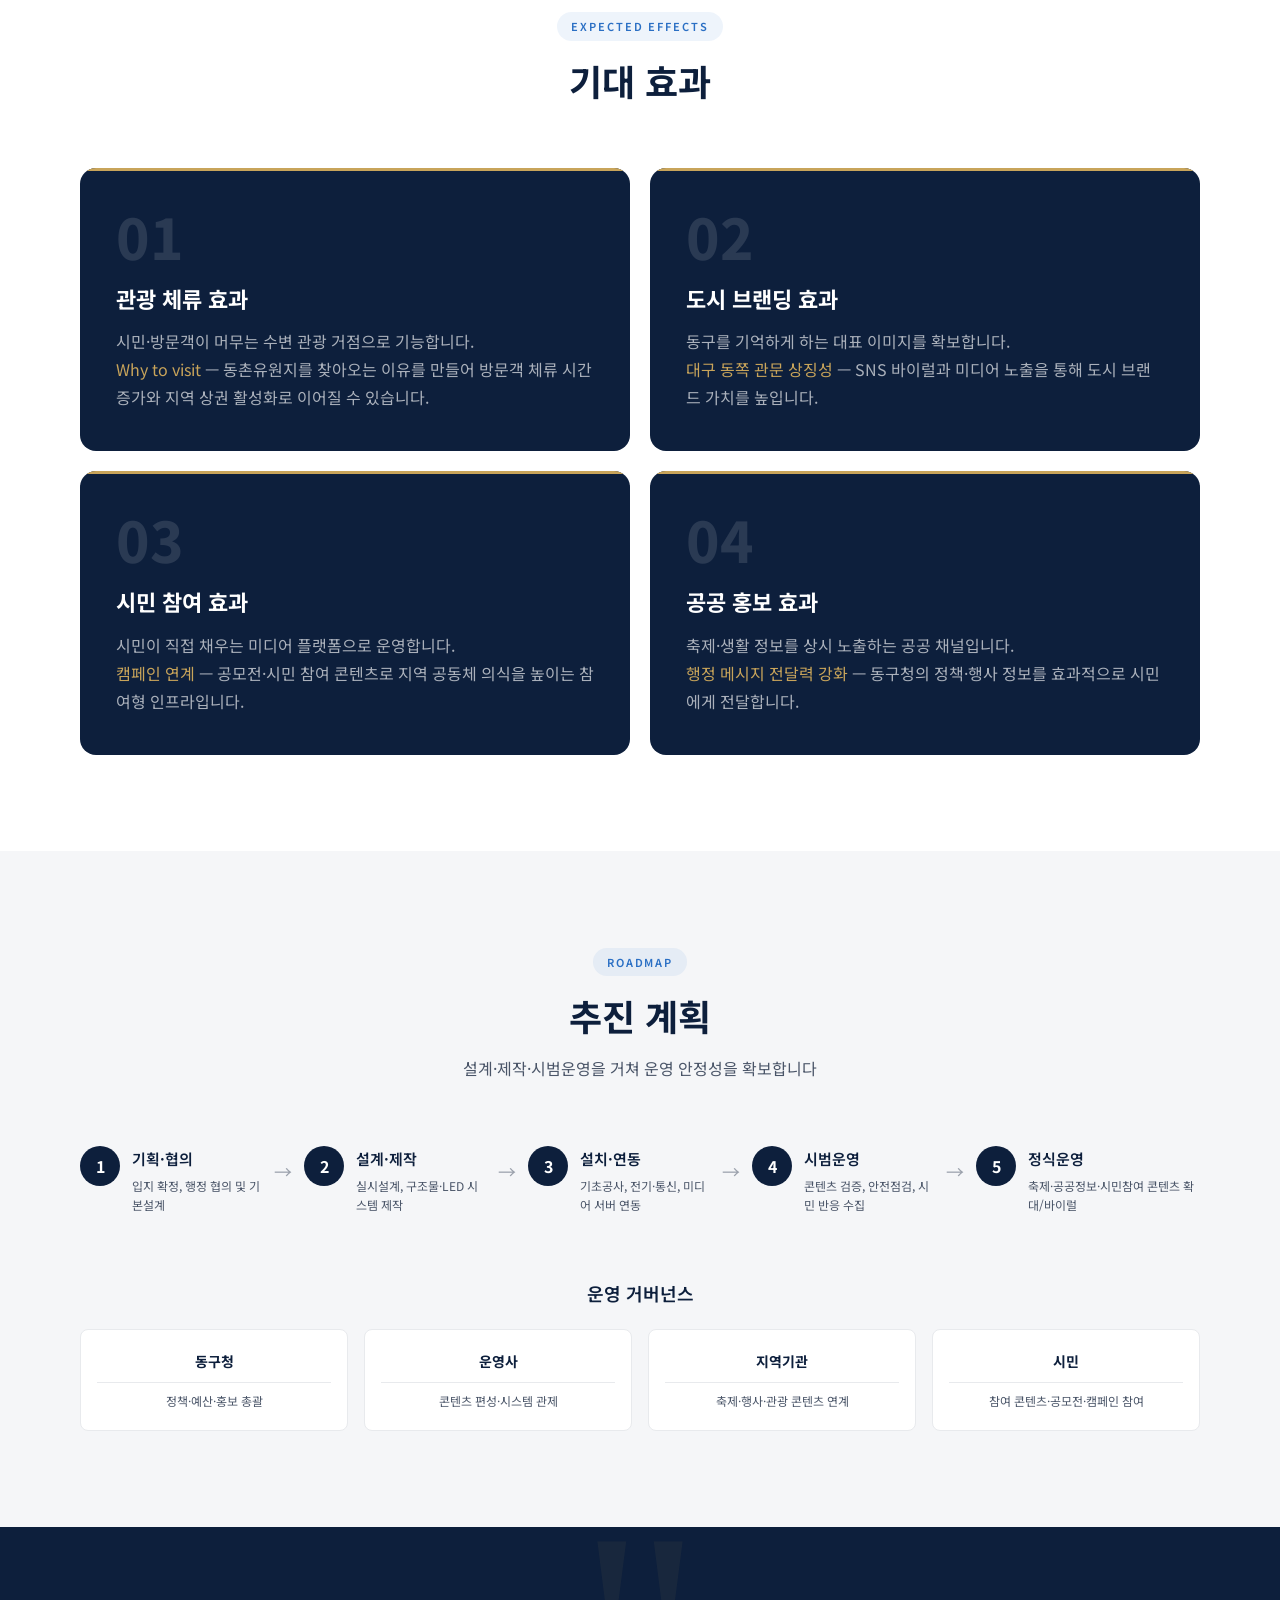
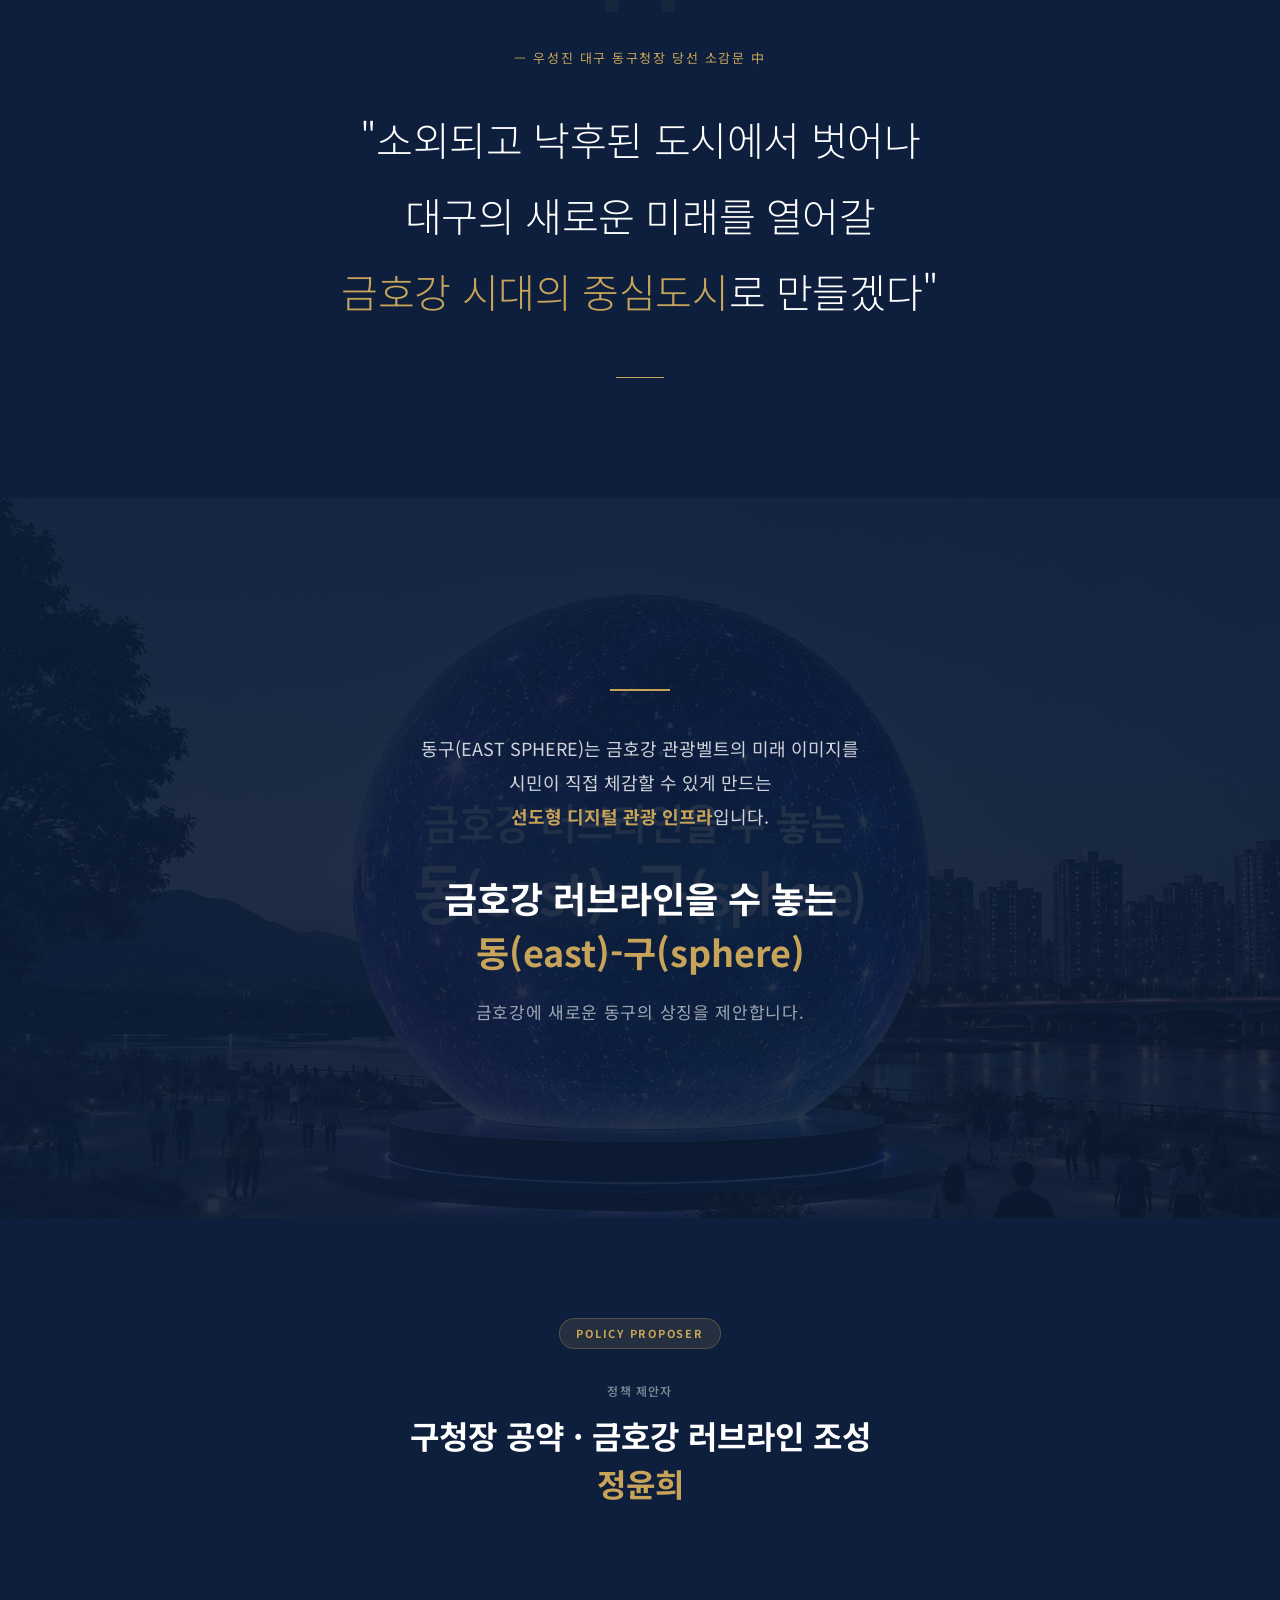
==== commit ec92cb2a: "20억 예산 바 차트 CSS 인라인 적용 (외부 파일 캐시 우회) Co-Authored-By: Claude Sonnet 4.6 <noreply@anthropic.com>" ====
--- a/v20/index.html
+++ b/v20/index.html
@@ -10,7 +10,27 @@
   <meta name="theme-color" content="#040d1a">
   <title>동구(EAST SPHERE) | 대구 동구 디지털 랜드마크 프로젝트 — 20억 제안</title>
   <link rel="stylesheet" href="../css/style.css">
-  <link rel="stylesheet" href="css/budget-bars.css?v=2">
+  <style>
+    .budget-bars{display:flex;flex-direction:column;gap:0}
+    .bb-row{padding:20px 0;border-bottom:1px solid #e8e8e8}
+    .bb-row:last-of-type{border-bottom:none}
+    .bb-header{display:flex;align-items:flex-start;justify-content:space-between;gap:12px;margin-bottom:10px}
+    .bb-name{font-size:14px;font-weight:600;color:#0d1f3c;line-height:1.4}
+    .bb-sub{display:block;font-size:11px;font-weight:400;color:#888;margin-top:3px}
+    .bb-right{display:flex;align-items:baseline;gap:10px;flex-shrink:0;padding-top:2px}
+    .bb-amt{font-size:17px;font-weight:800;color:#0d1f3c;white-space:nowrap}
+    .bb-pct{font-size:12px;color:#888;white-space:nowrap;min-width:40px;text-align:right}
+    .bb-bar-bg{width:100%;height:10px;background:#edeef0;border-radius:6px;overflow:hidden}
+    .bb-bar{height:10px;background:linear-gradient(90deg,#c8a45a,#dfc070);border-radius:6px}
+    .bb-total{padding:20px 0 0;border-top:2px solid #c8a45a;margin-top:4px}
+    .bb-total-header{display:flex;align-items:baseline;justify-content:space-between;margin-bottom:10px}
+    .bb-total-label{font-size:14px;font-weight:700;color:#0d1f3c}
+    .bb-total-right{display:flex;align-items:baseline;gap:10px}
+    .bb-total-amt{font-size:20px;font-weight:900;color:#c8a45a}
+    .bb-total-pct{font-size:12px;font-weight:700;color:#c8a45a}
+    .bb-total-bar{width:100%;height:10px;background:linear-gradient(90deg,#c8a45a,#dfc070);border-radius:6px;box-shadow:0 2px 8px rgba(200,164,90,.3)}
+    .bb-note{font-size:12px;color:#999;text-align:right;margin-top:12px}
+  </style>
   <link rel="preconnect" href="https://fonts.googleapis.com">
   <link rel="preconnect" href="https://fonts.gstatic.com" crossorigin>
   <link href="https://fonts.googleapis.com/css2?family=Noto+Sans+KR:wght@300;400;500;600;700&display=swap" rel="stylesheet">
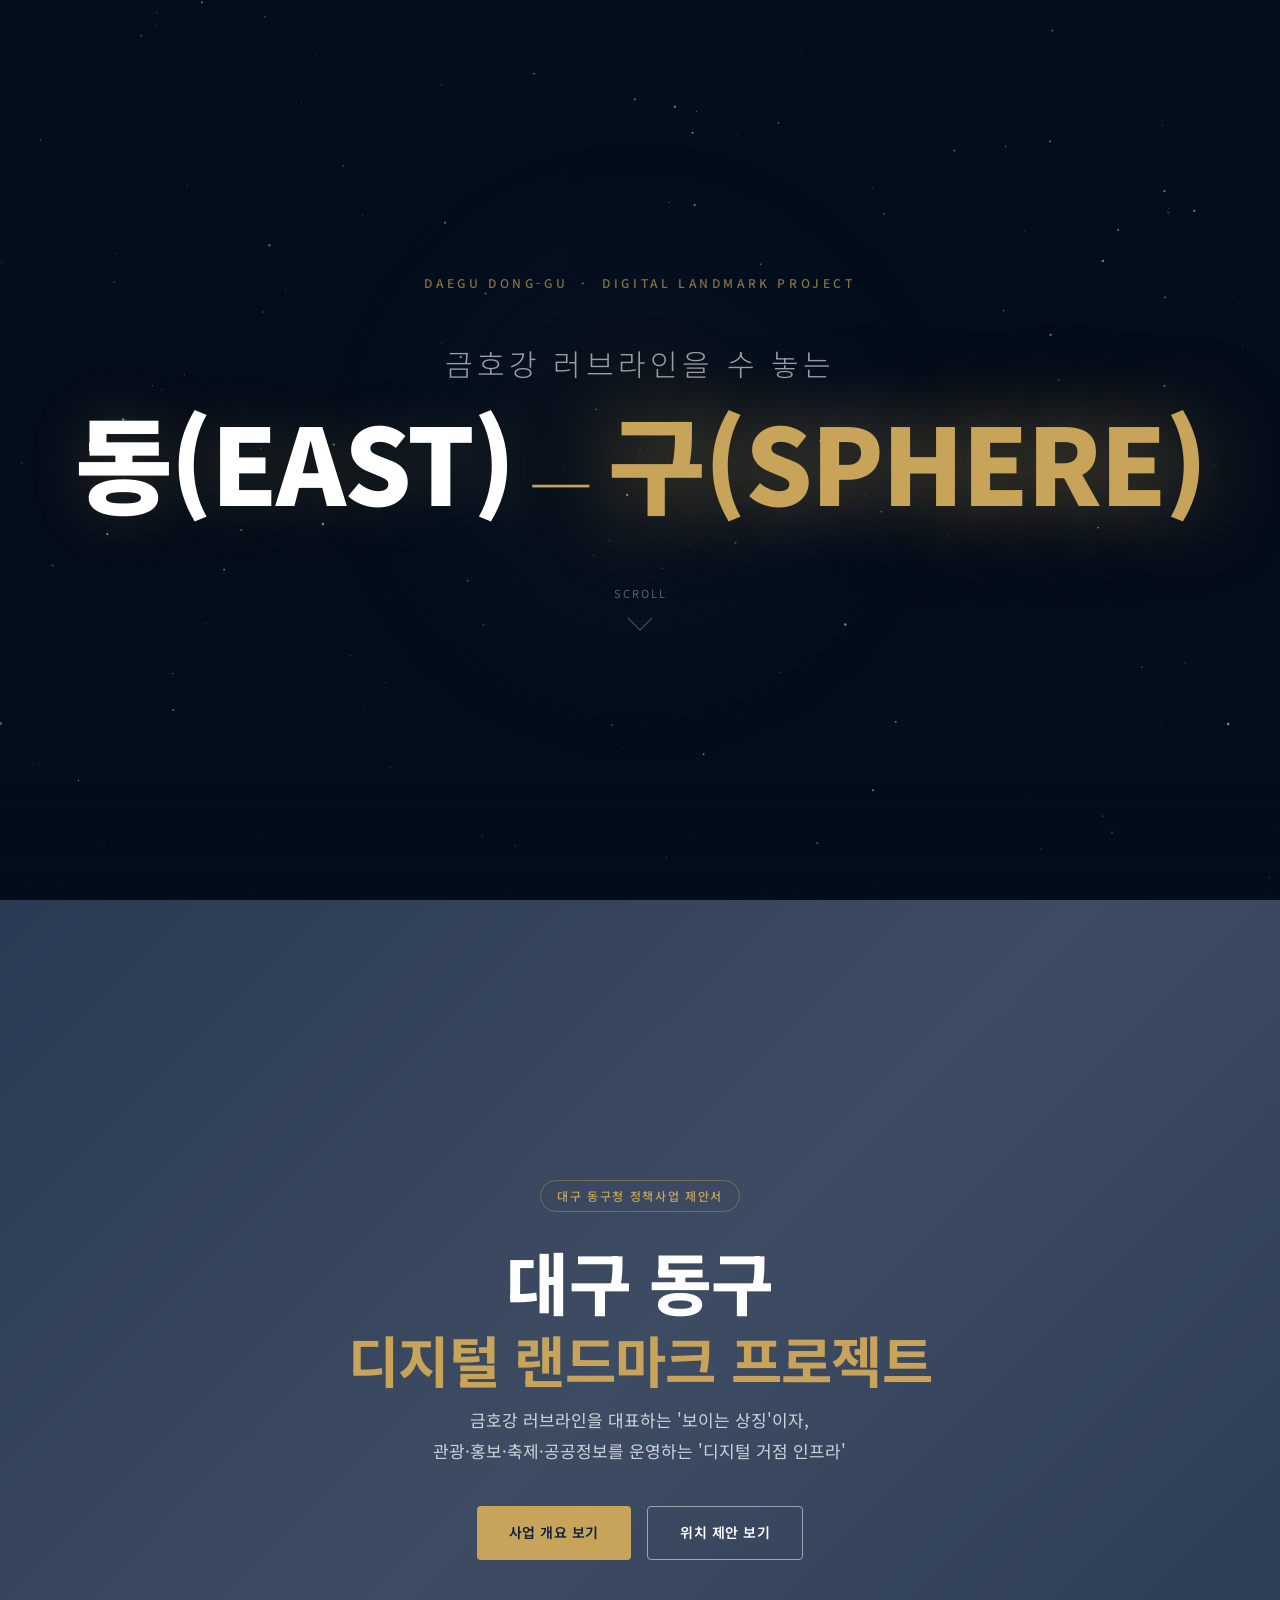
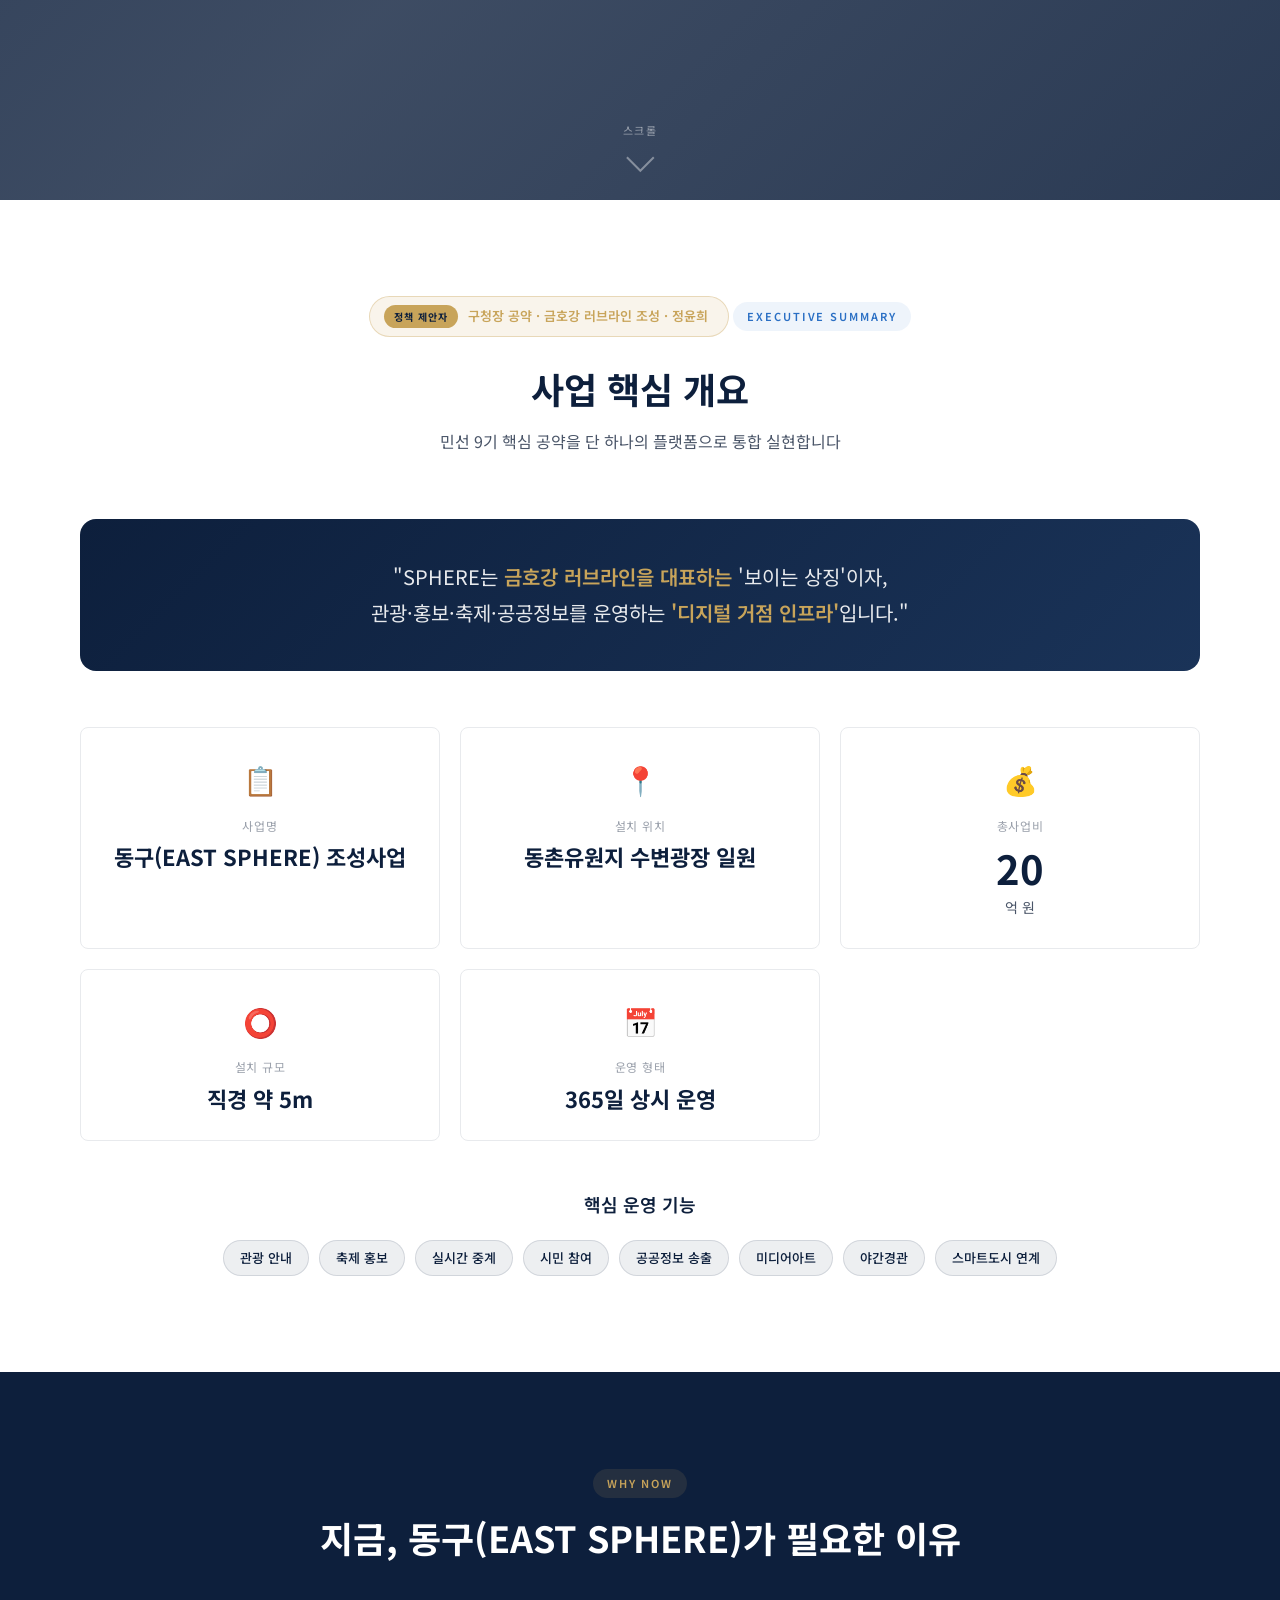
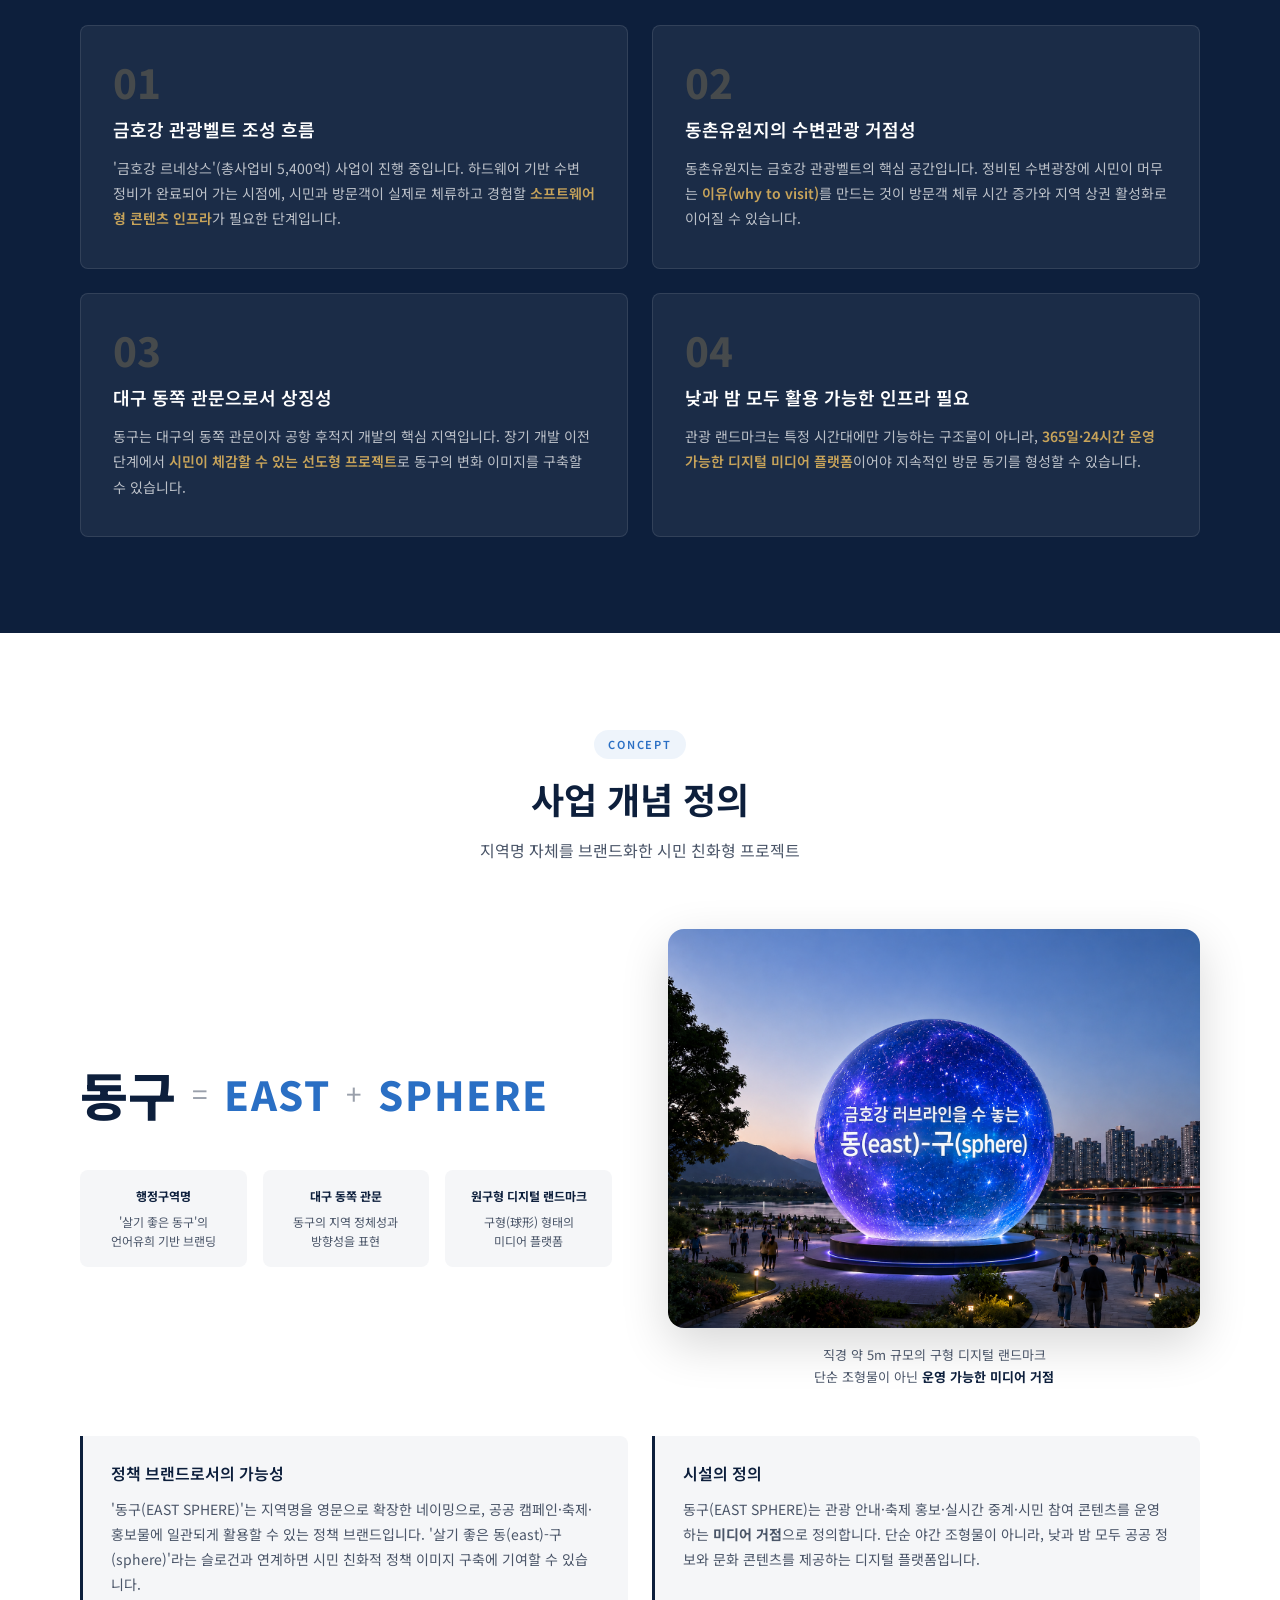
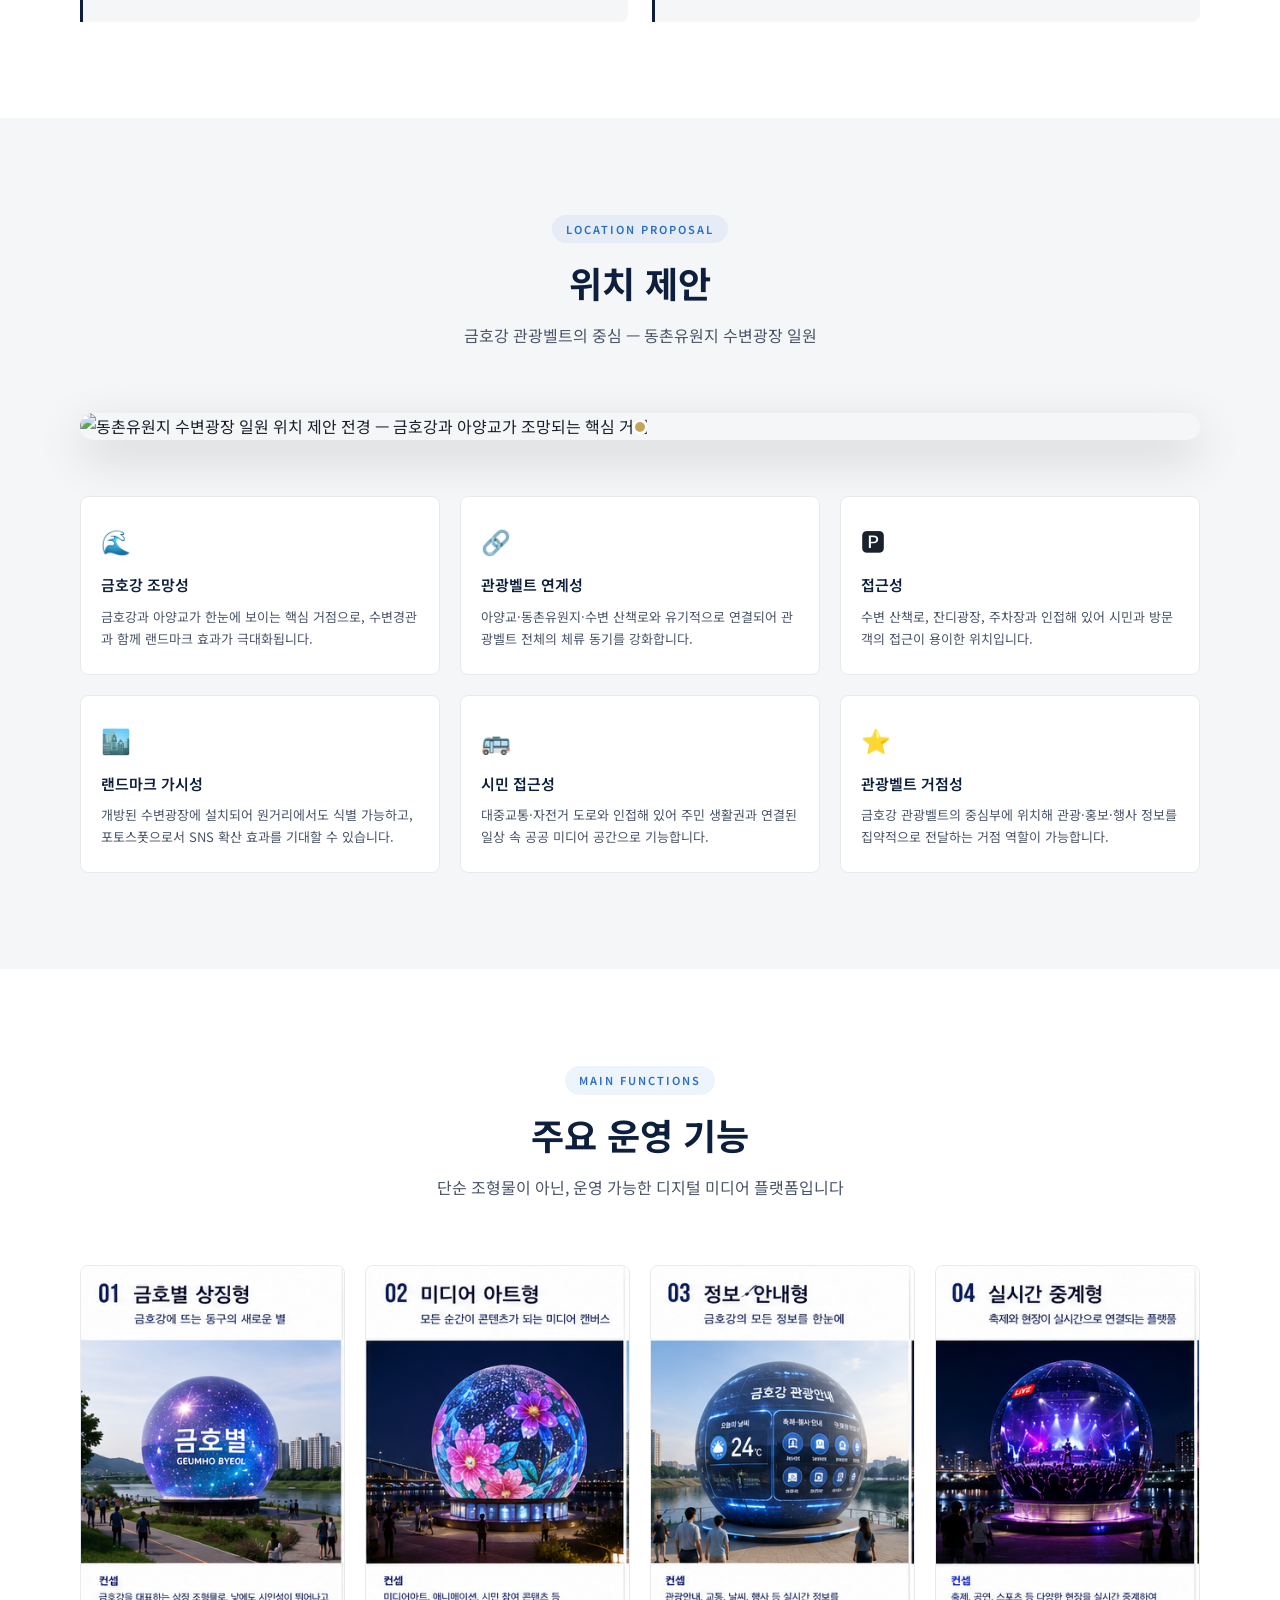
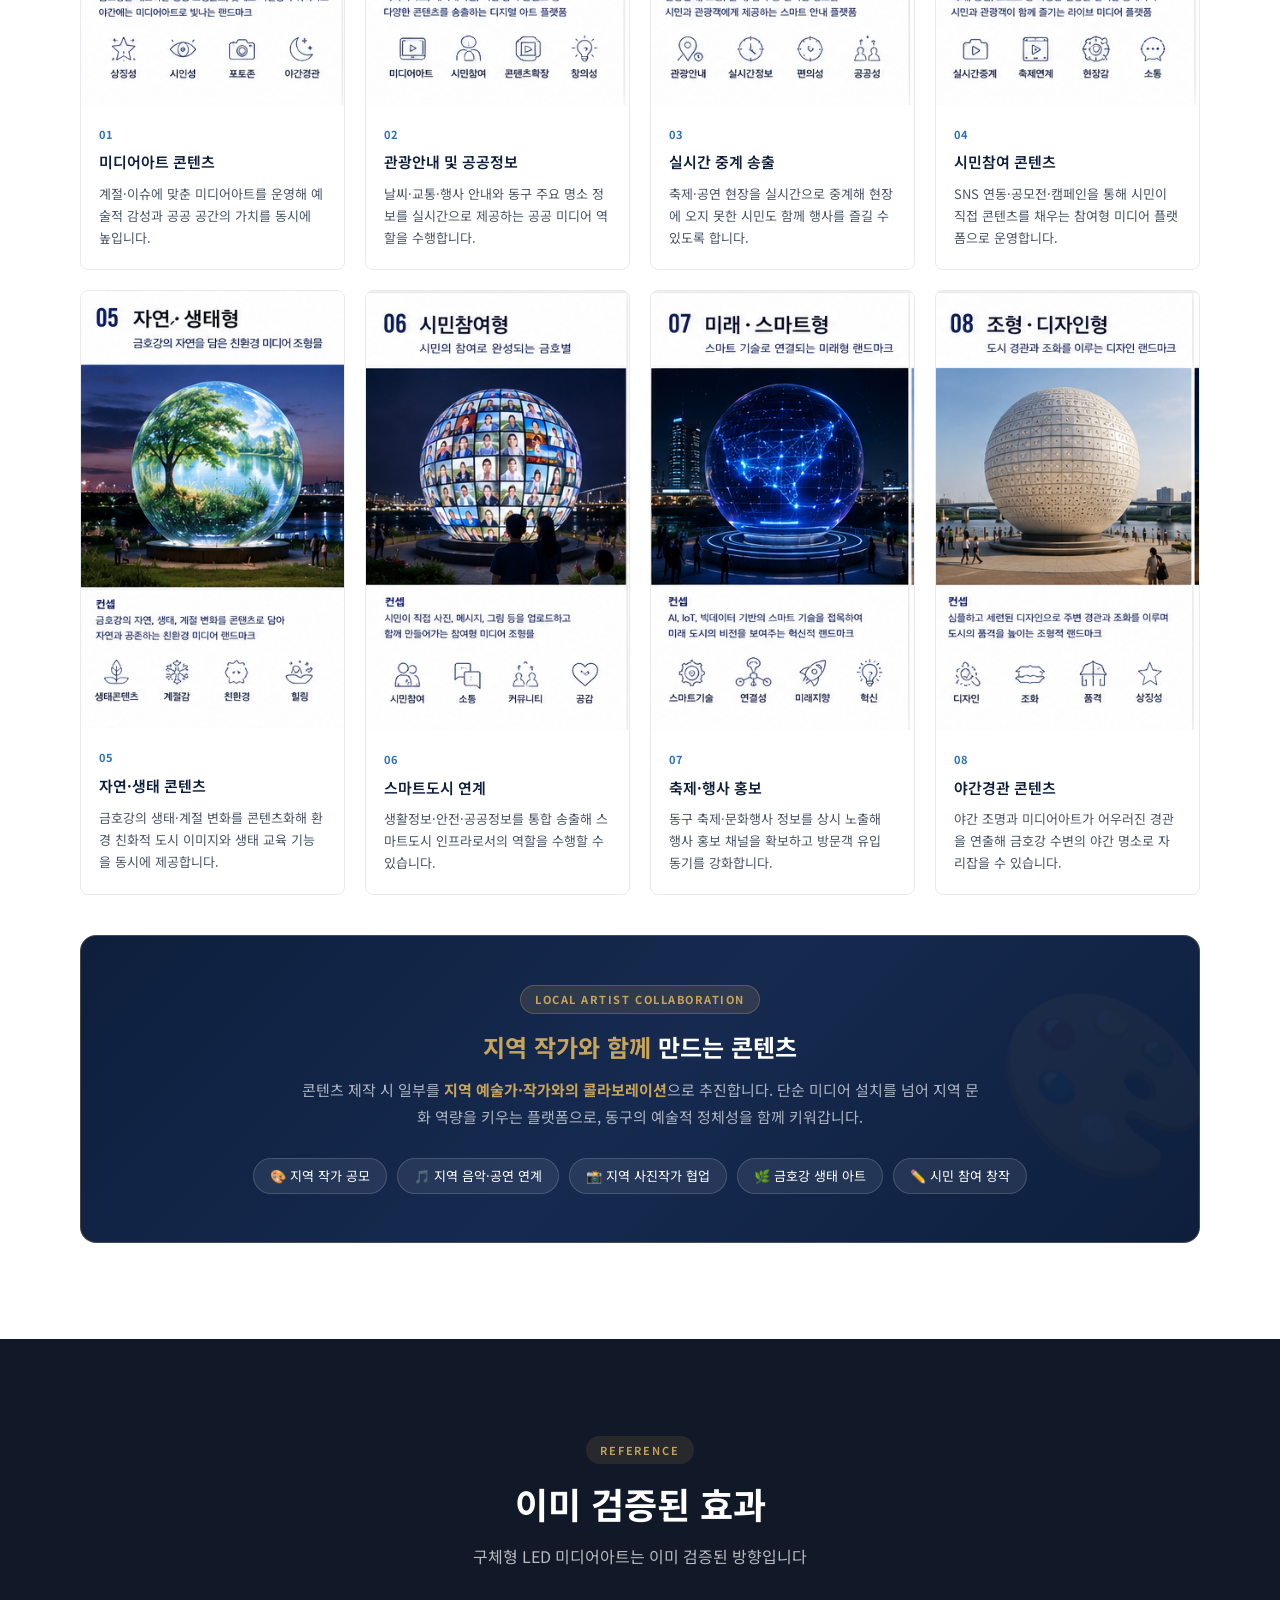
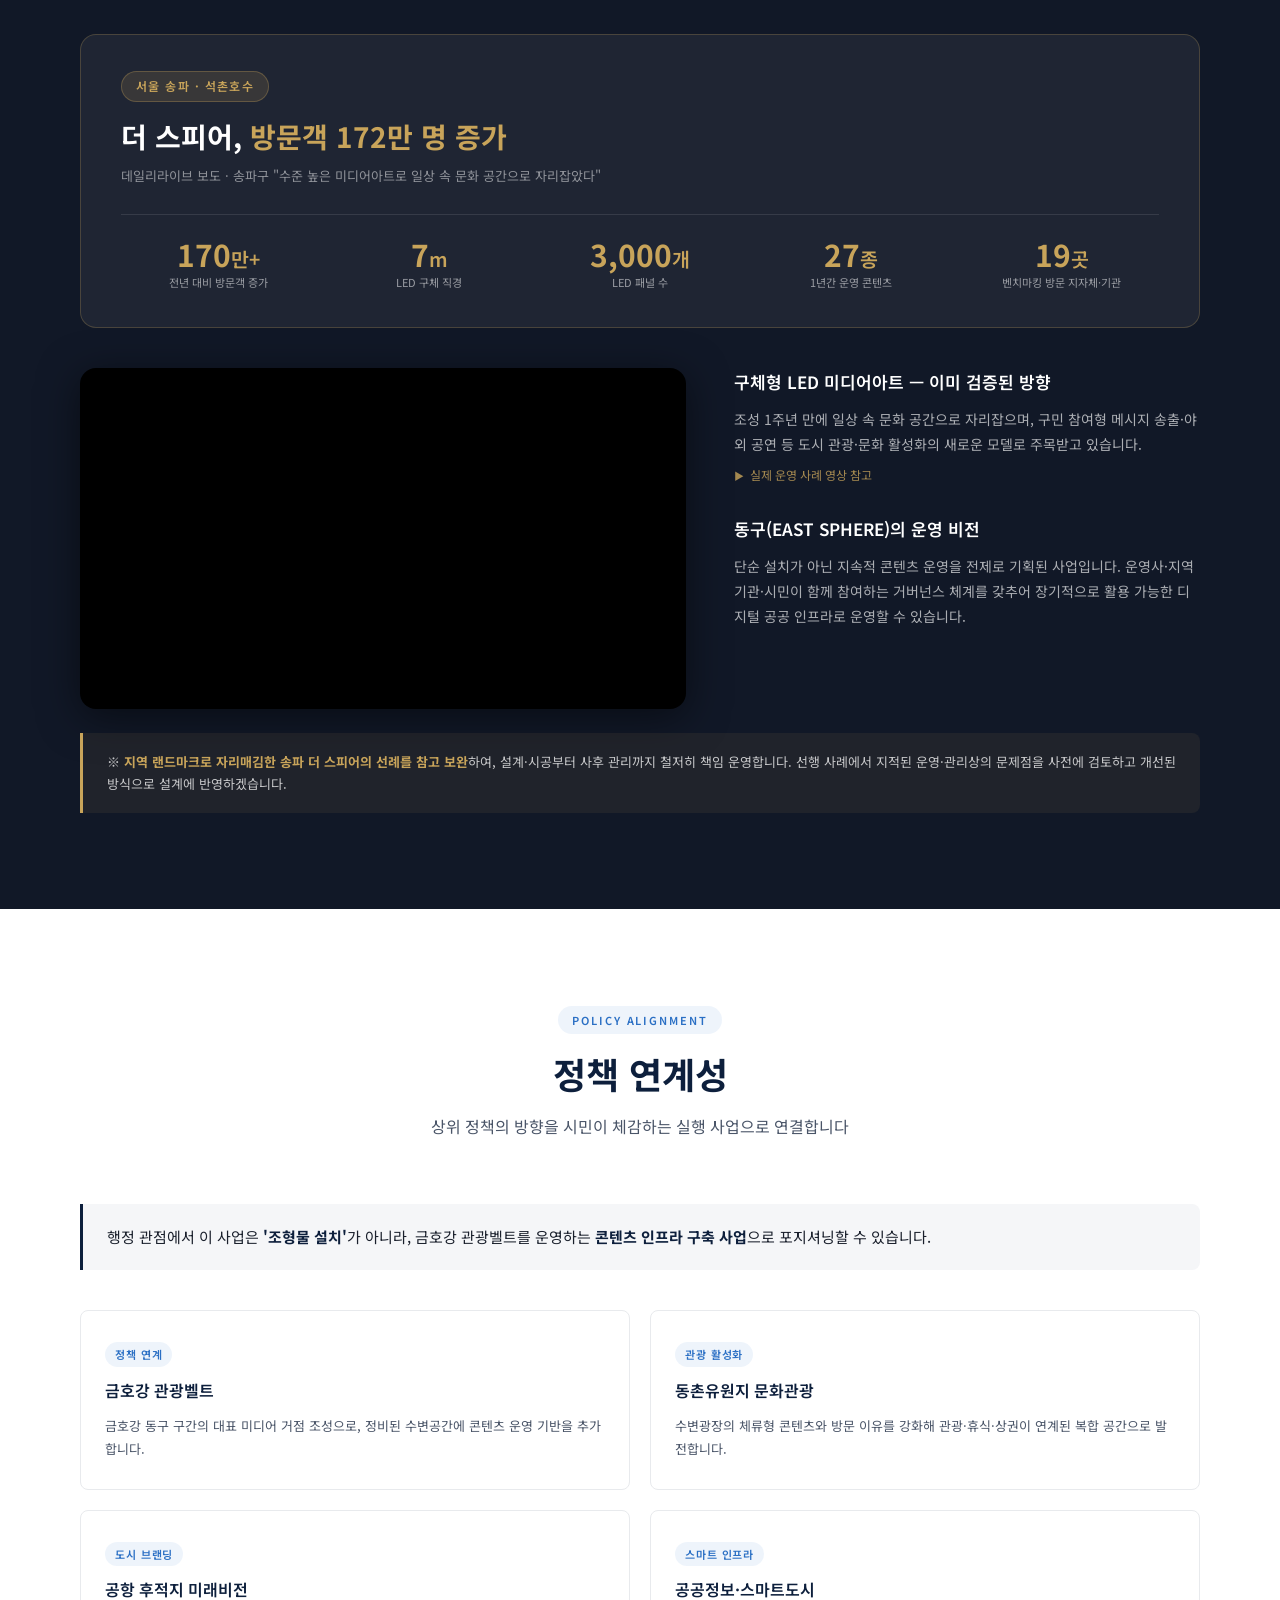
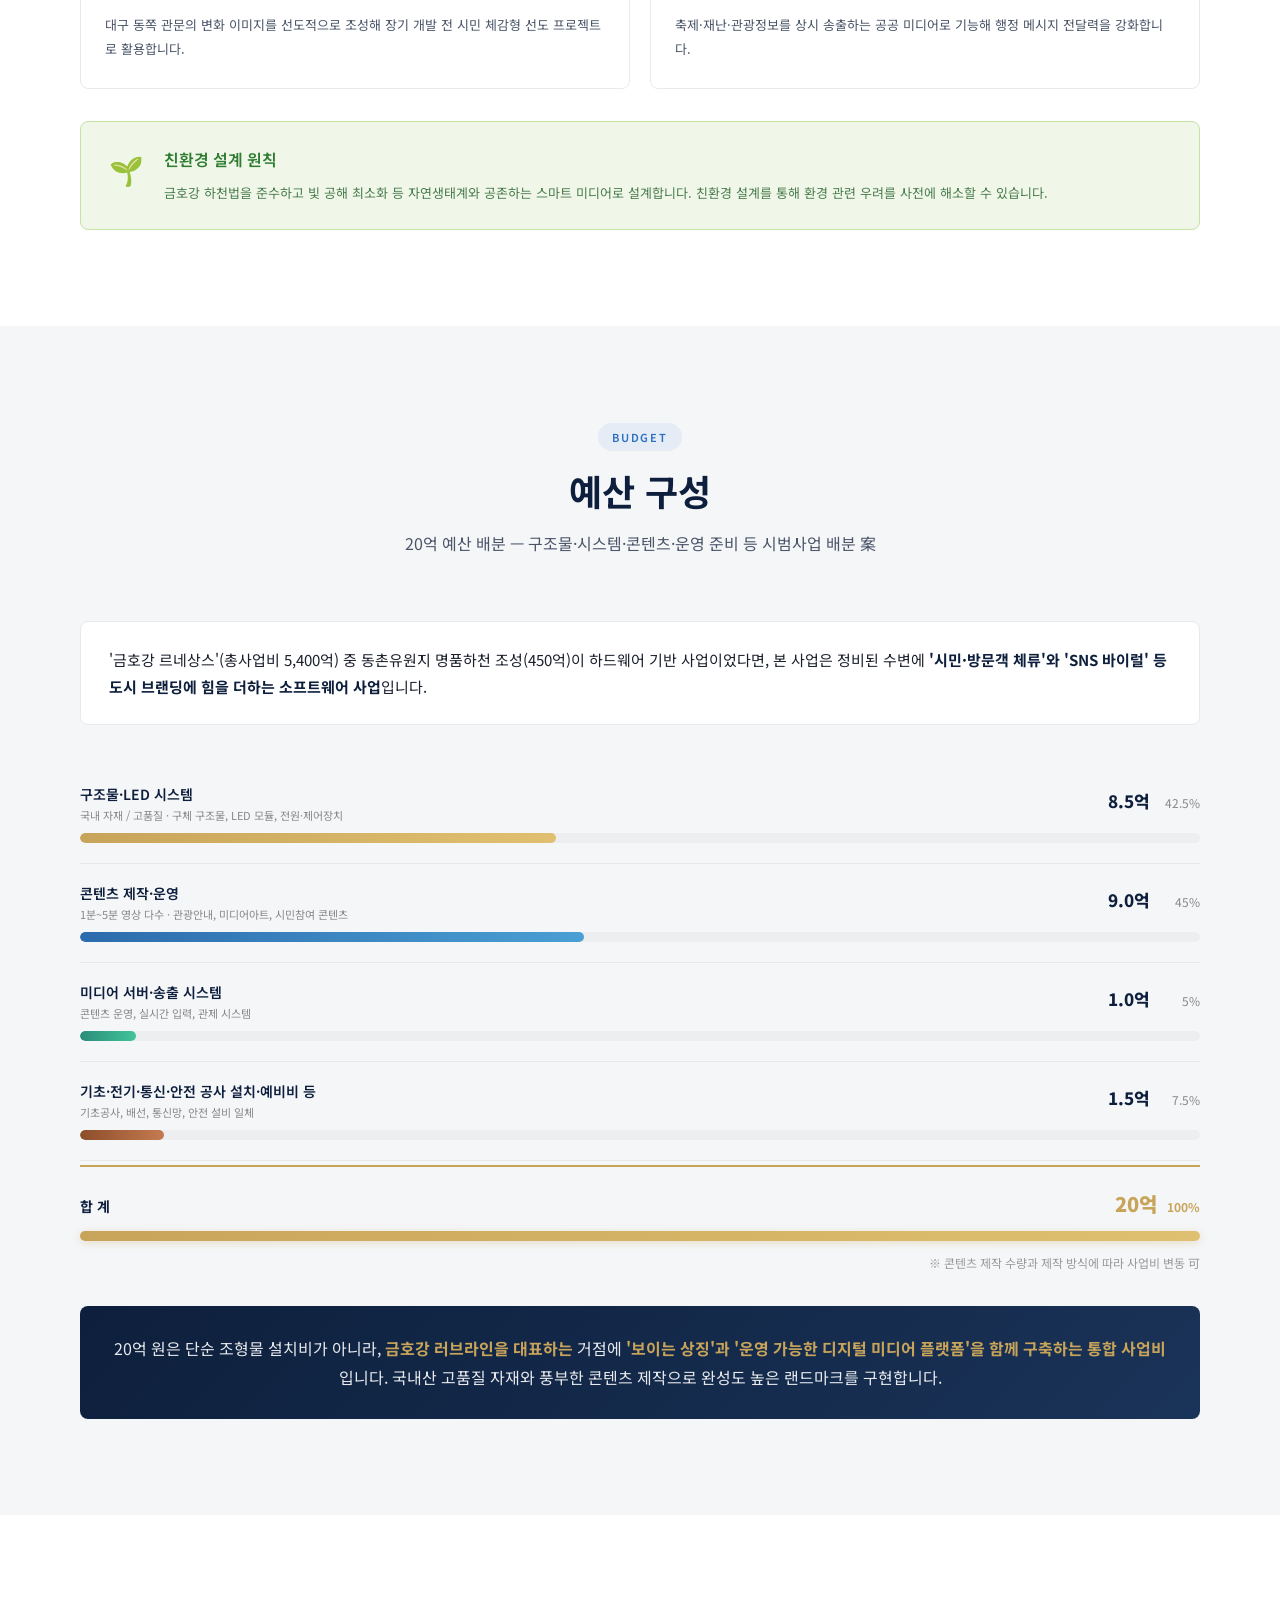
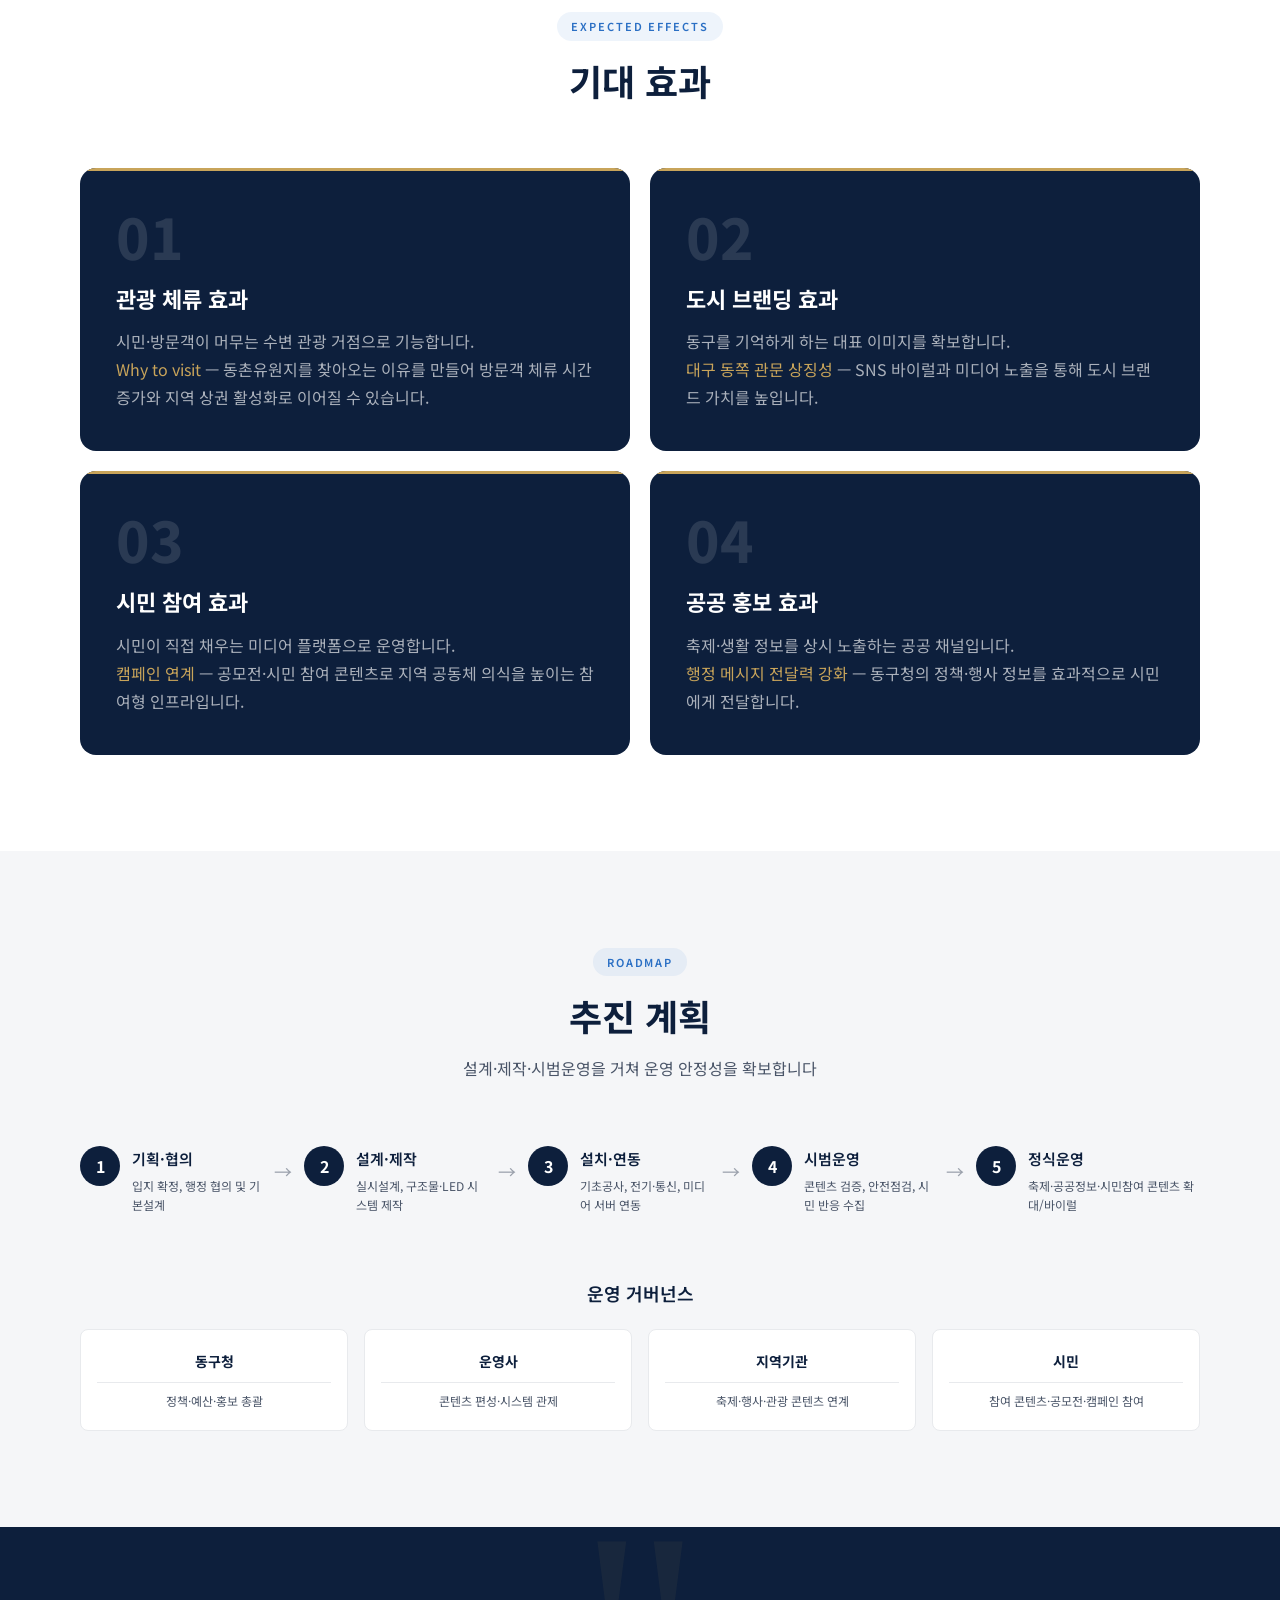
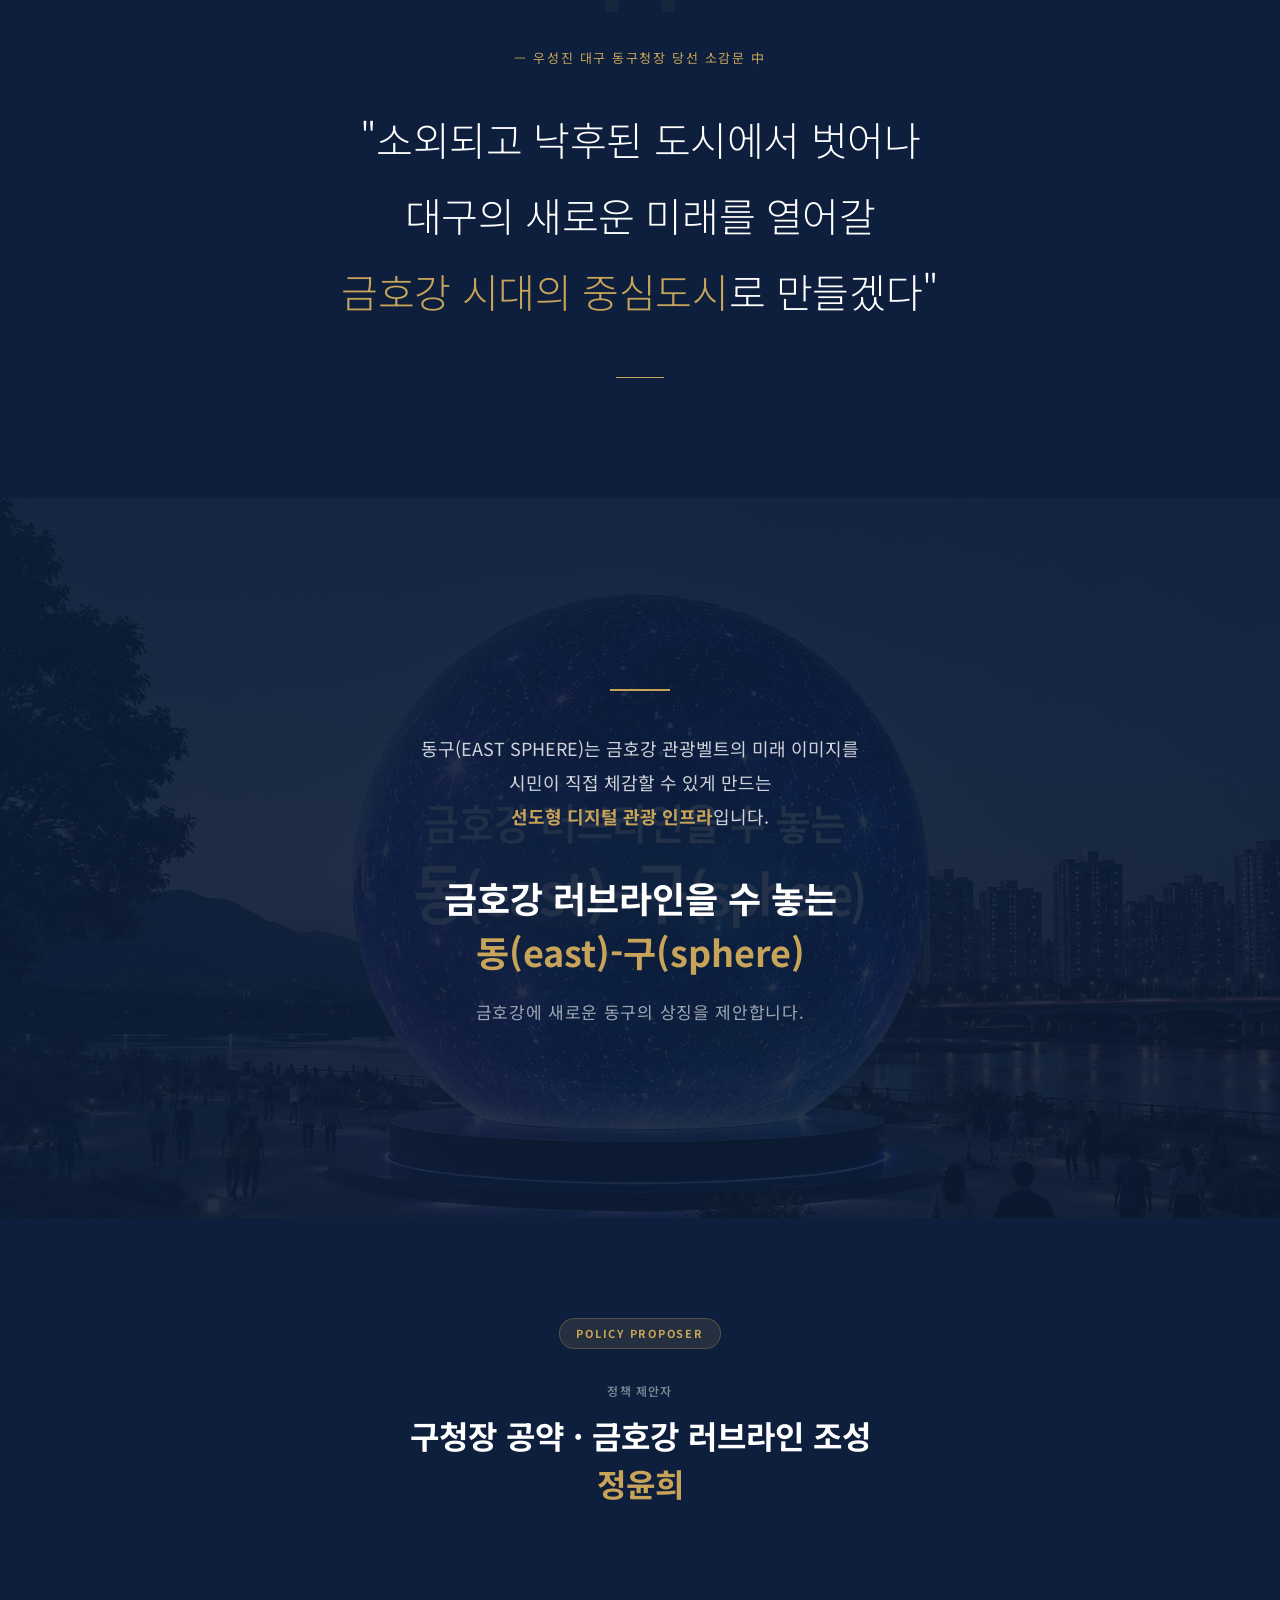
==== commit 3f356f74: "20억 바 차트 항목별 색상 구분 추가 + 바 너비 직접 지정 Co-Authored-By: Claude Sonnet 4.6 <noreply@anthropic.com>" ====
--- a/v20/index.html
+++ b/v20/index.html
@@ -21,7 +21,11 @@
     .bb-amt{font-size:17px;font-weight:800;color:#0d1f3c;white-space:nowrap}
     .bb-pct{font-size:12px;color:#888;white-space:nowrap;min-width:40px;text-align:right}
     .bb-bar-bg{width:100%;height:10px;background:#edeef0;border-radius:6px;overflow:hidden}
-    .bb-bar{height:10px;background:linear-gradient(90deg,#c8a45a,#dfc070);border-radius:6px}
+    .bb-bar{height:10px;border-radius:6px}
+    .bb-row:nth-child(1) .bb-bar{background:linear-gradient(90deg,#c8a45a,#e0c070)}
+    .bb-row:nth-child(2) .bb-bar{background:linear-gradient(90deg,#2c6bad,#4a9fd4)}
+    .bb-row:nth-child(3) .bb-bar{background:linear-gradient(90deg,#2a8c7a,#42c49a)}
+    .bb-row:nth-child(4) .bb-bar{background:linear-gradient(90deg,#8c4e2a,#c47a50)}
     .bb-total{padding:20px 0 0;border-top:2px solid #c8a45a;margin-top:4px}
     .bb-total-header{display:flex;align-items:baseline;justify-content:space-between;margin-bottom:10px}
     .bb-total-label{font-size:14px;font-weight:700;color:#0d1f3c}
@@ -622,28 +626,28 @@
               <div class="bb-name">구조물·LED 시스템<span class="bb-sub">국내 자재 / 고품질 · 구체 구조물, LED 모듈, 전원·제어장치</span></div>
               <div class="bb-right"><span class="bb-amt">8.5억</span><span class="bb-pct">42.5%</span></div>
             </div>
-            <div class="bb-bar-bg"><div class="bb-bar" style="--pct:42.5%"></div></div>
+            <div class="bb-bar-bg"><div class="bb-bar" style="width:42.5%"></div></div>
           </div>
           <div class="bb-row">
             <div class="bb-header">
               <div class="bb-name">콘텐츠 제작·운영<span class="bb-sub">1분~5분 영상 다수 · 관광안내, 미디어아트, 시민참여 콘텐츠</span></div>
               <div class="bb-right"><span class="bb-amt">9.0억</span><span class="bb-pct">45%</span></div>
             </div>
-            <div class="bb-bar-bg"><div class="bb-bar" style="--pct:45%"></div></div>
+            <div class="bb-bar-bg"><div class="bb-bar" style="width:45%"></div></div>
           </div>
           <div class="bb-row">
             <div class="bb-header">
               <div class="bb-name">미디어 서버·송출 시스템<span class="bb-sub">콘텐츠 운영, 실시간 입력, 관제 시스템</span></div>
               <div class="bb-right"><span class="bb-amt">1.0억</span><span class="bb-pct">5%</span></div>
             </div>
-            <div class="bb-bar-bg"><div class="bb-bar" style="--pct:5%"></div></div>
+            <div class="bb-bar-bg"><div class="bb-bar" style="width:5%"></div></div>
           </div>
           <div class="bb-row">
             <div class="bb-header">
               <div class="bb-name">기초·전기·통신·안전 공사 설치·예비비 등<span class="bb-sub">기초공사, 배선, 통신망, 안전 설비 일체</span></div>
               <div class="bb-right"><span class="bb-amt">1.5억</span><span class="bb-pct">7.5%</span></div>
             </div>
-            <div class="bb-bar-bg"><div class="bb-bar" style="--pct:7.5%"></div></div>
+            <div class="bb-bar-bg"><div class="bb-bar" style="width:7.5%"></div></div>
           </div>
           <div class="bb-total">
             <div class="bb-total-header">
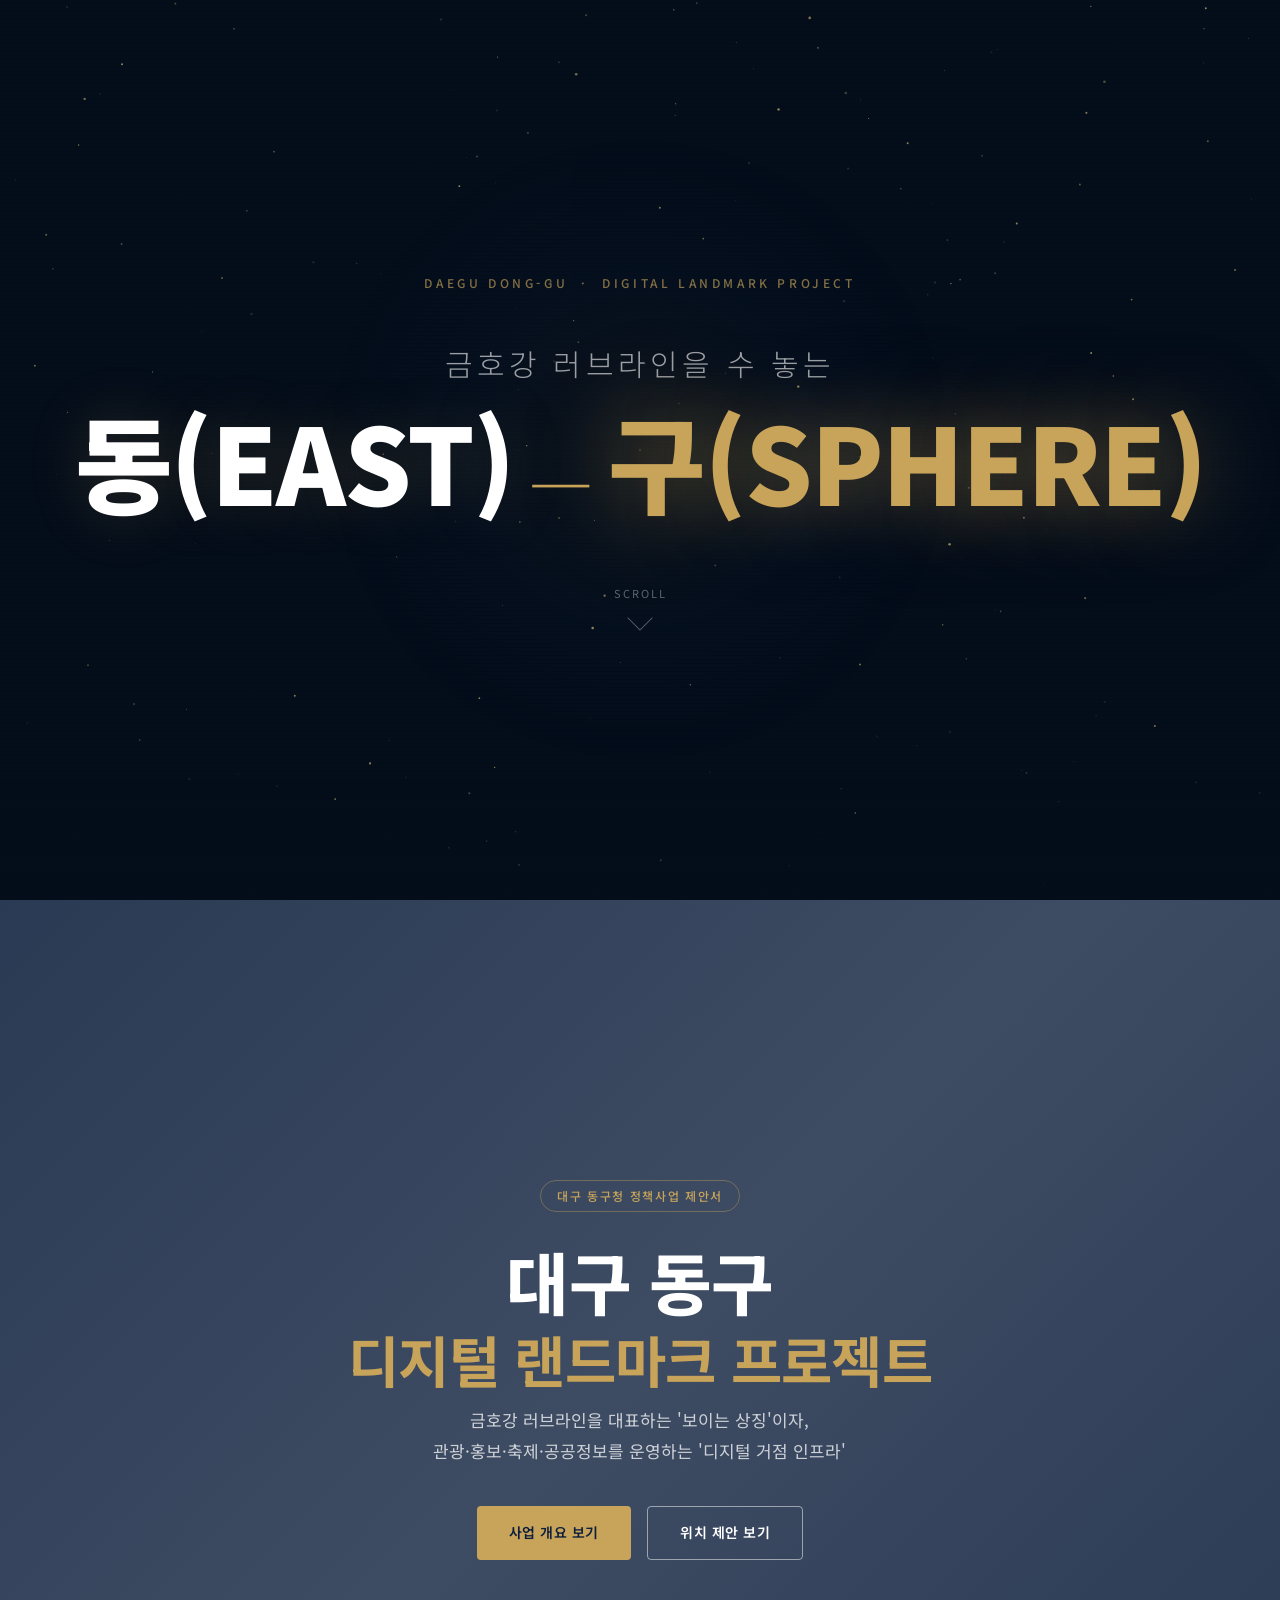
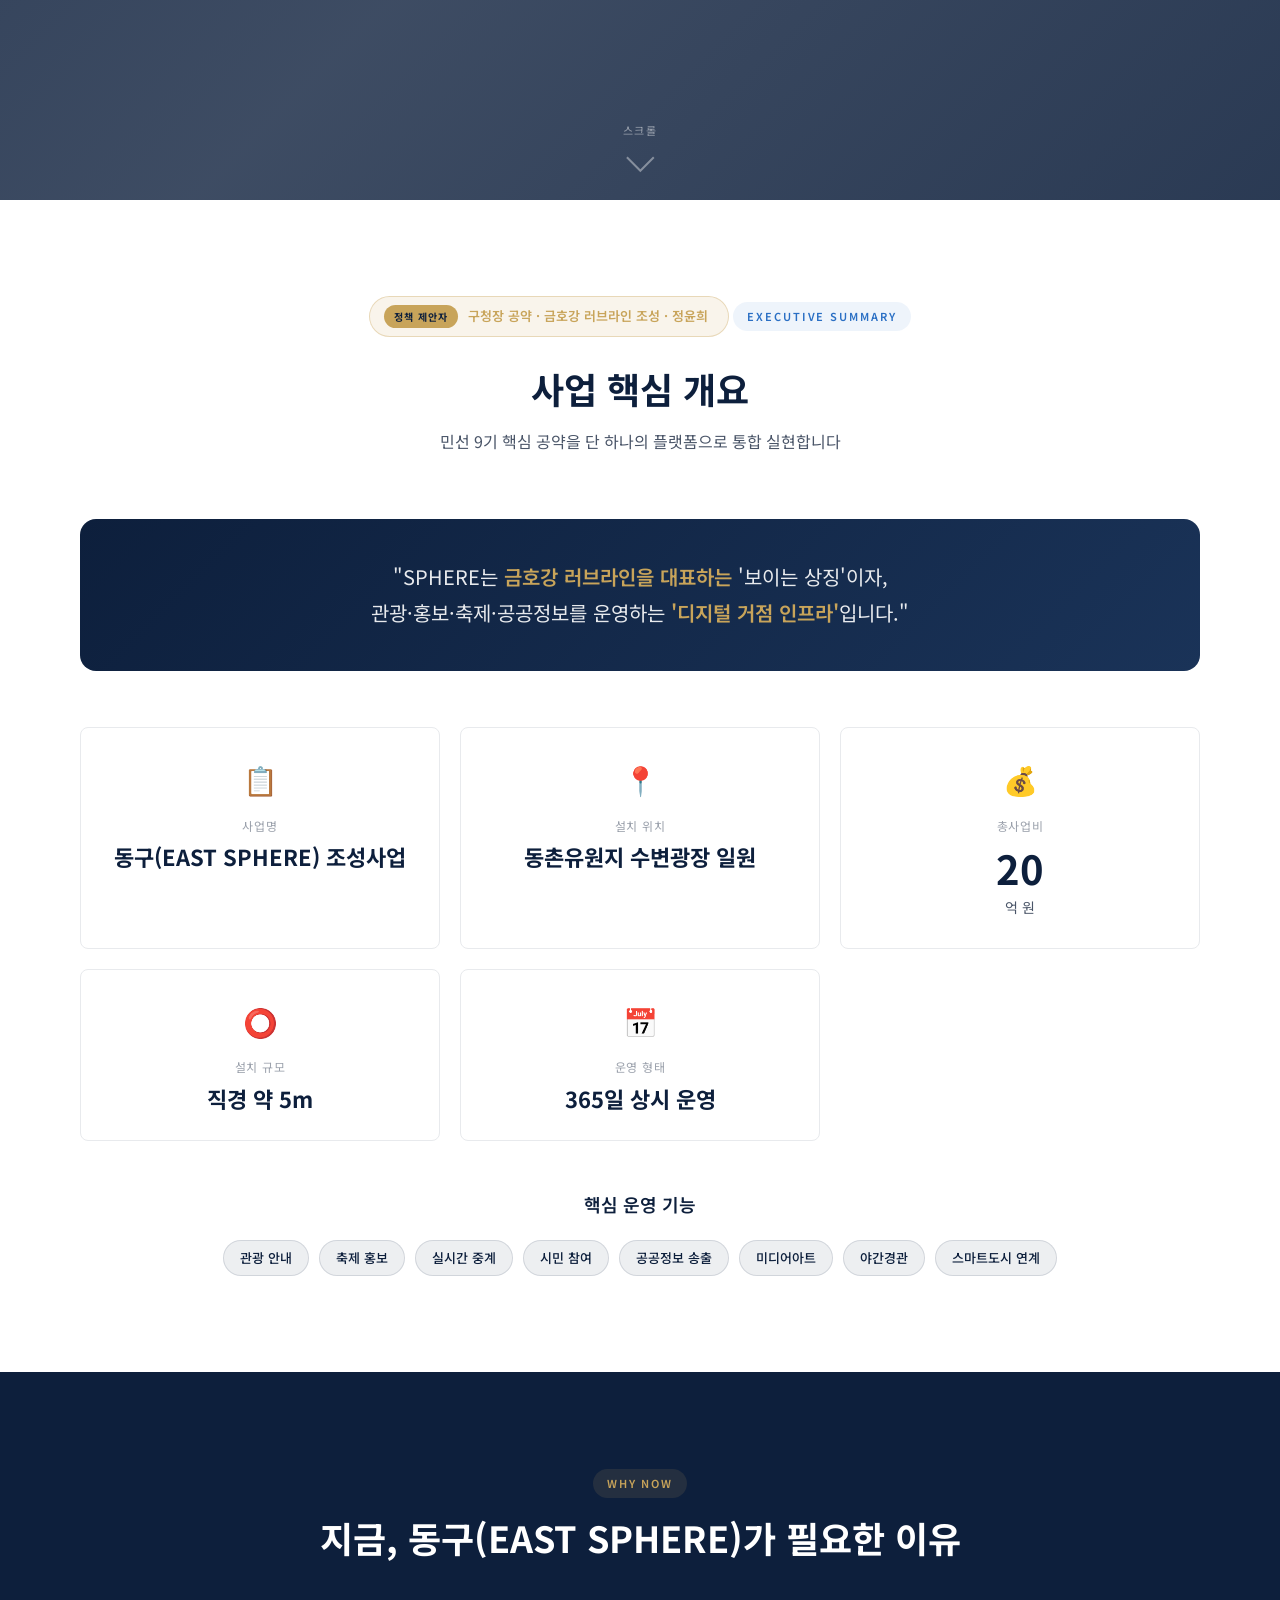
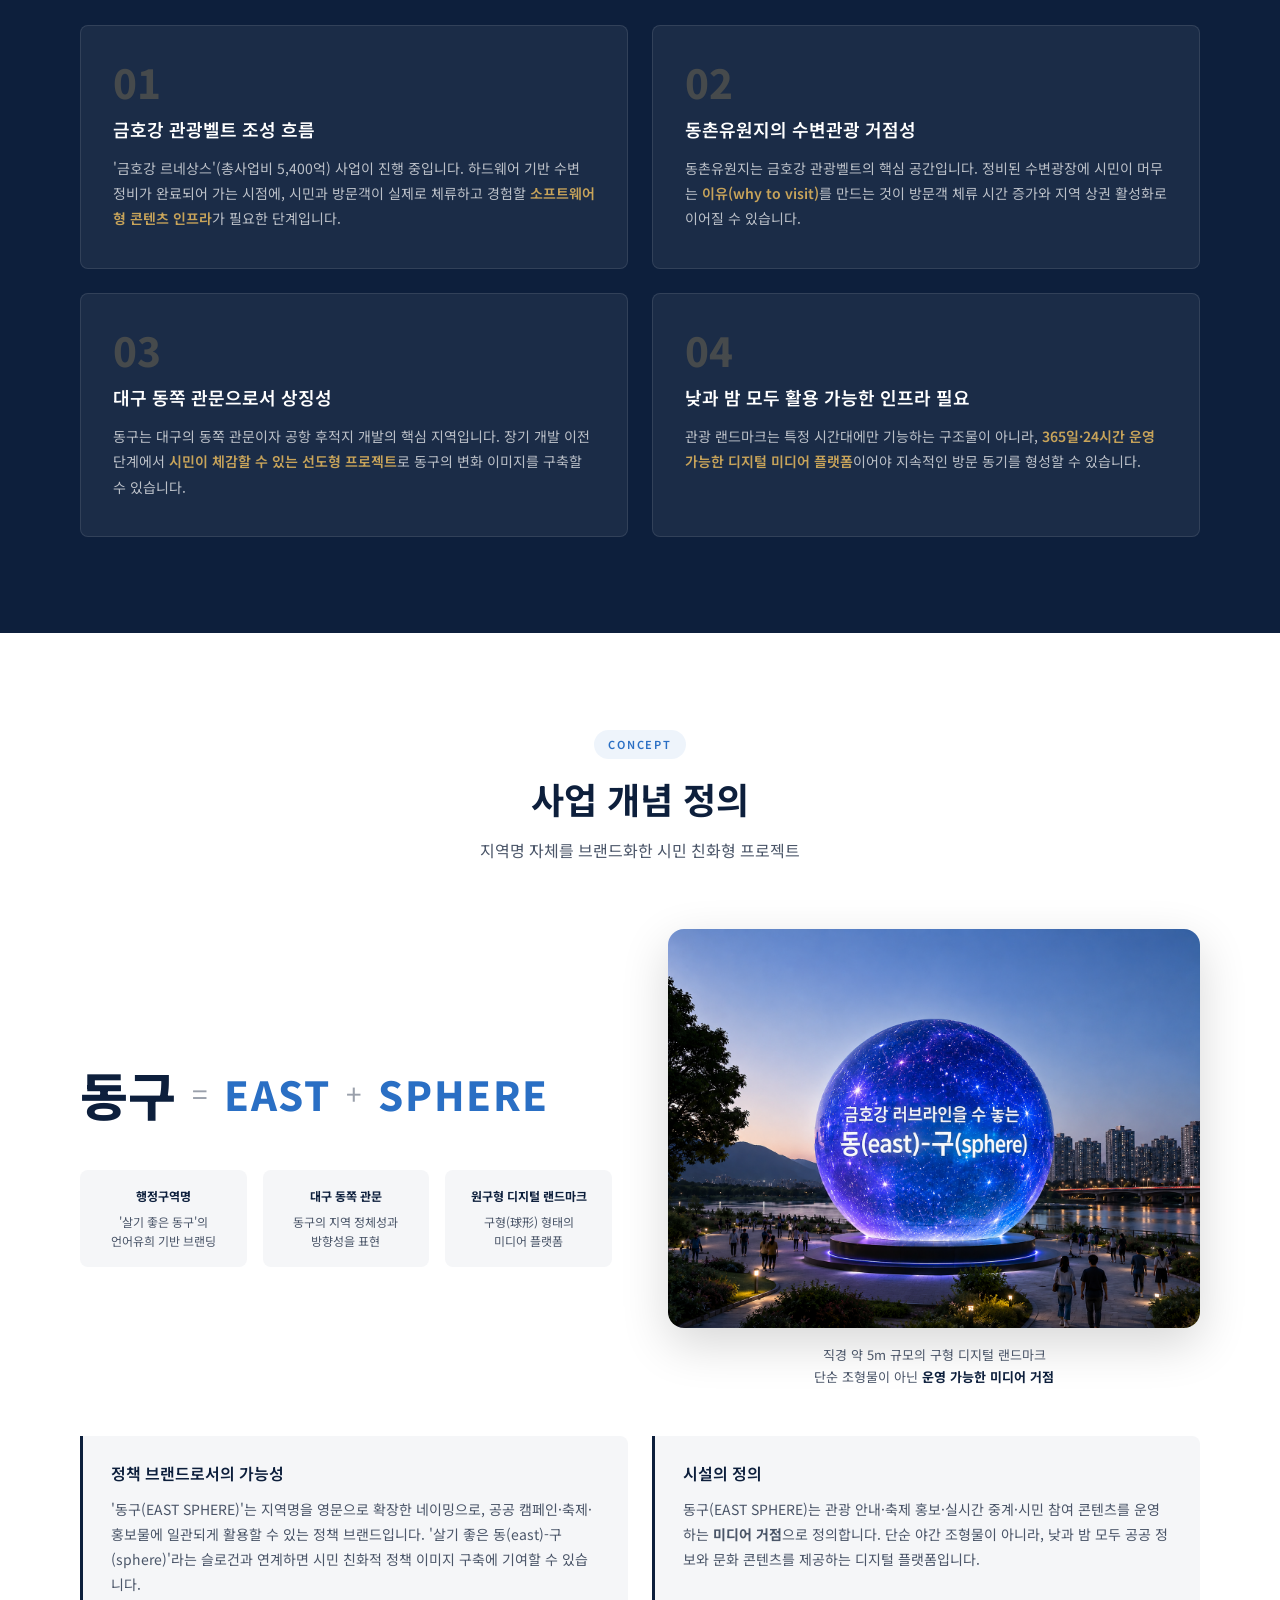
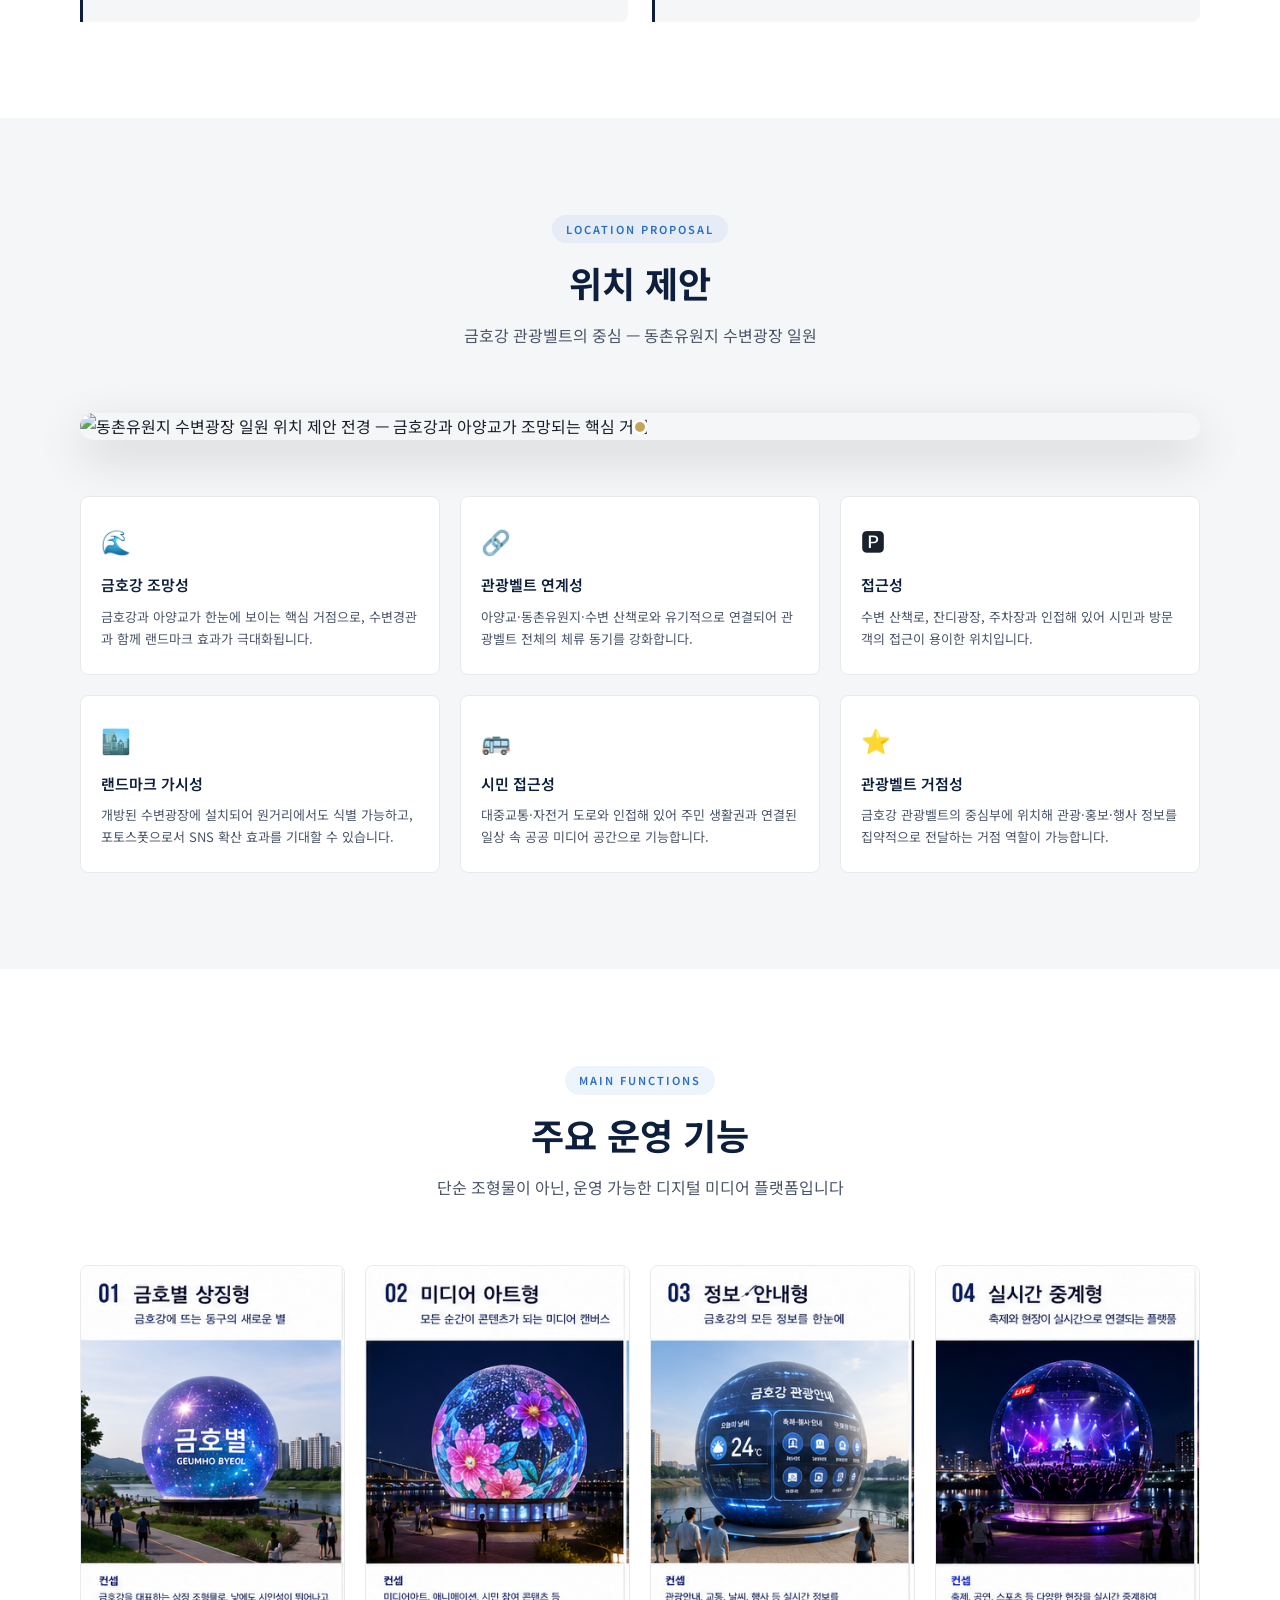
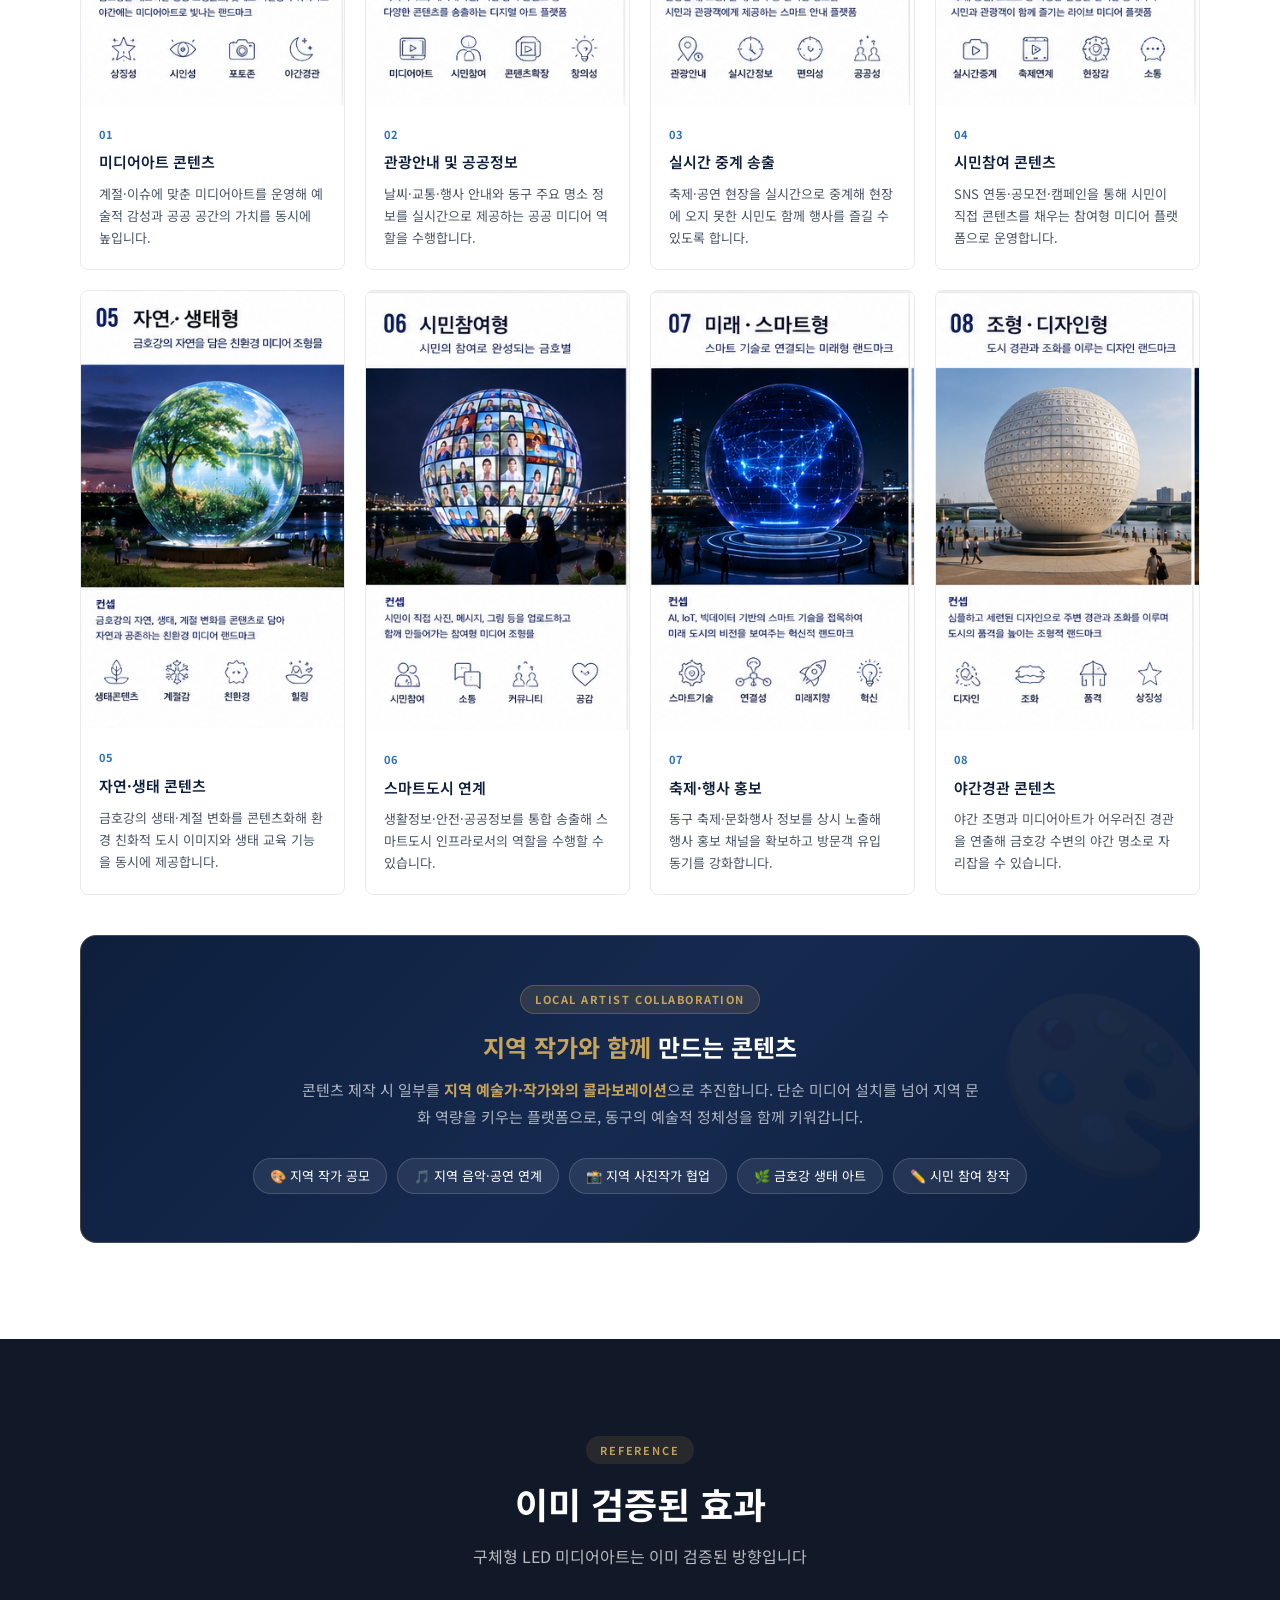
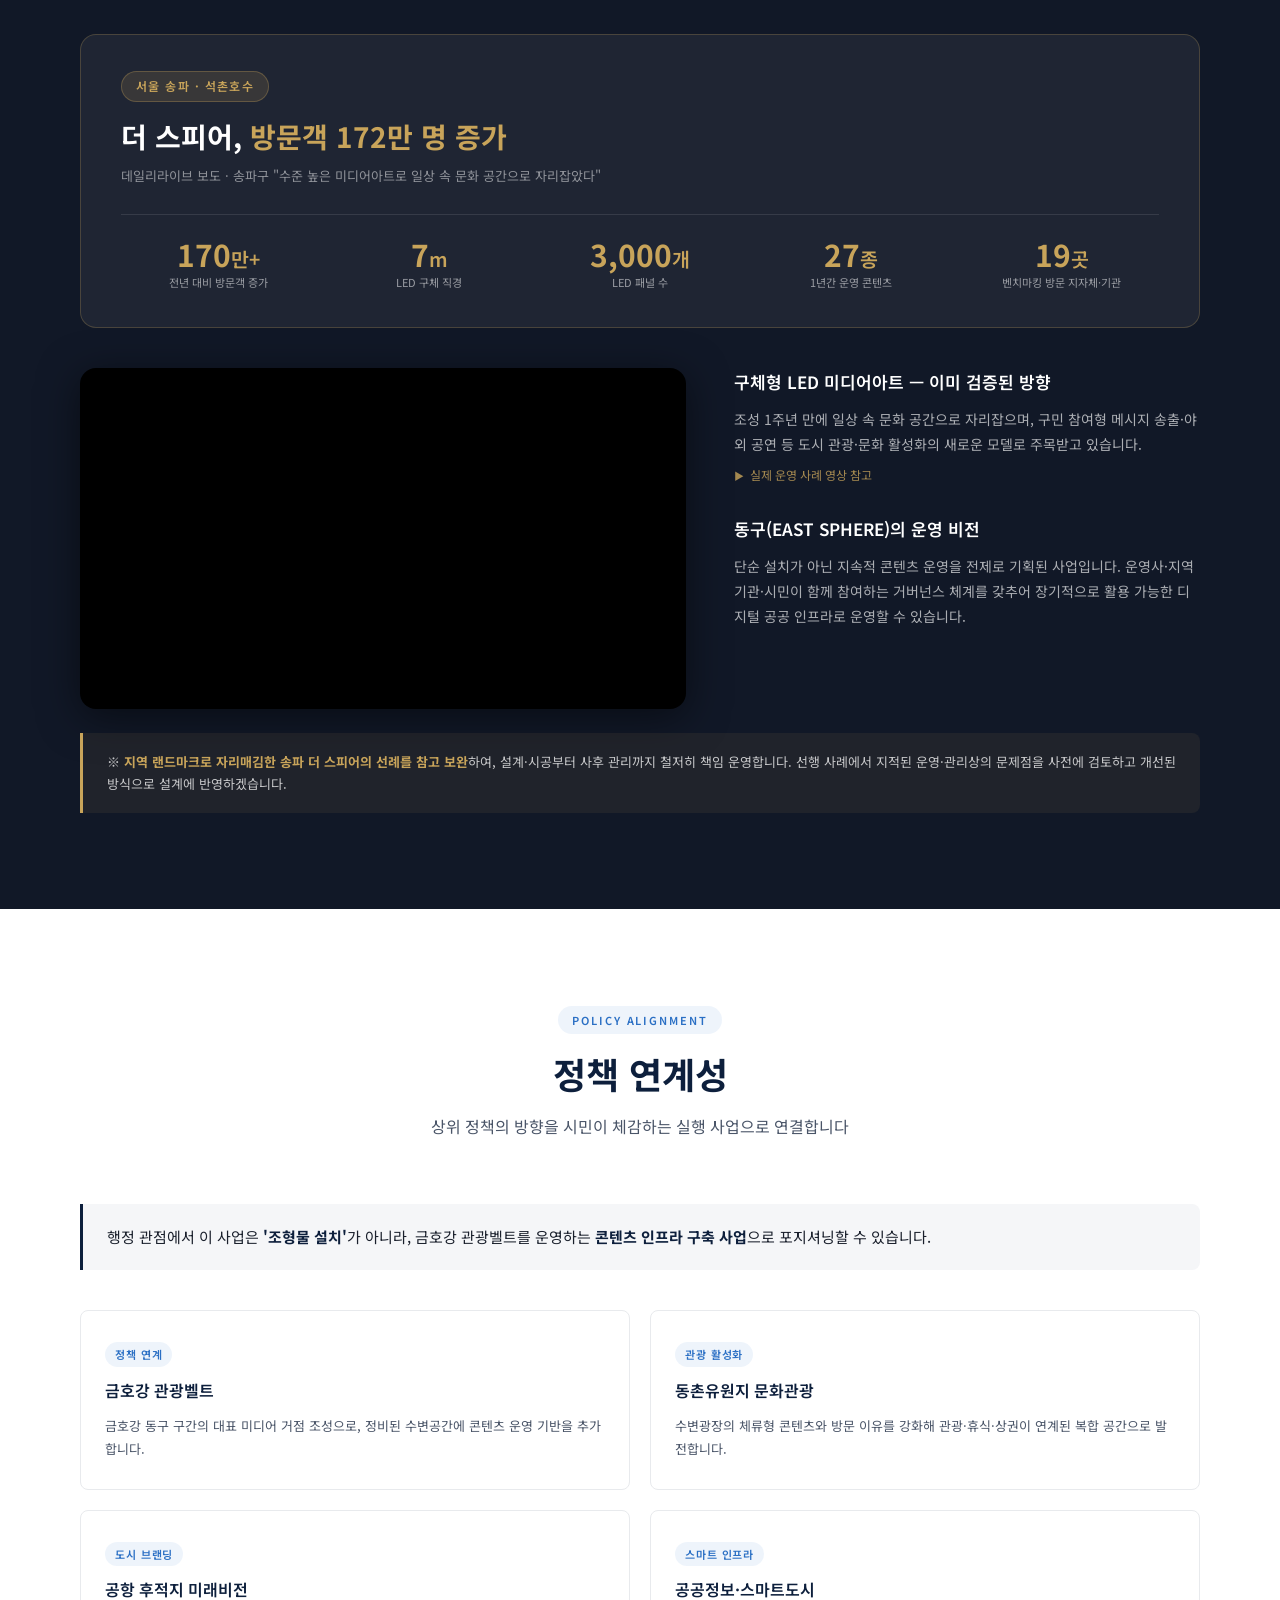
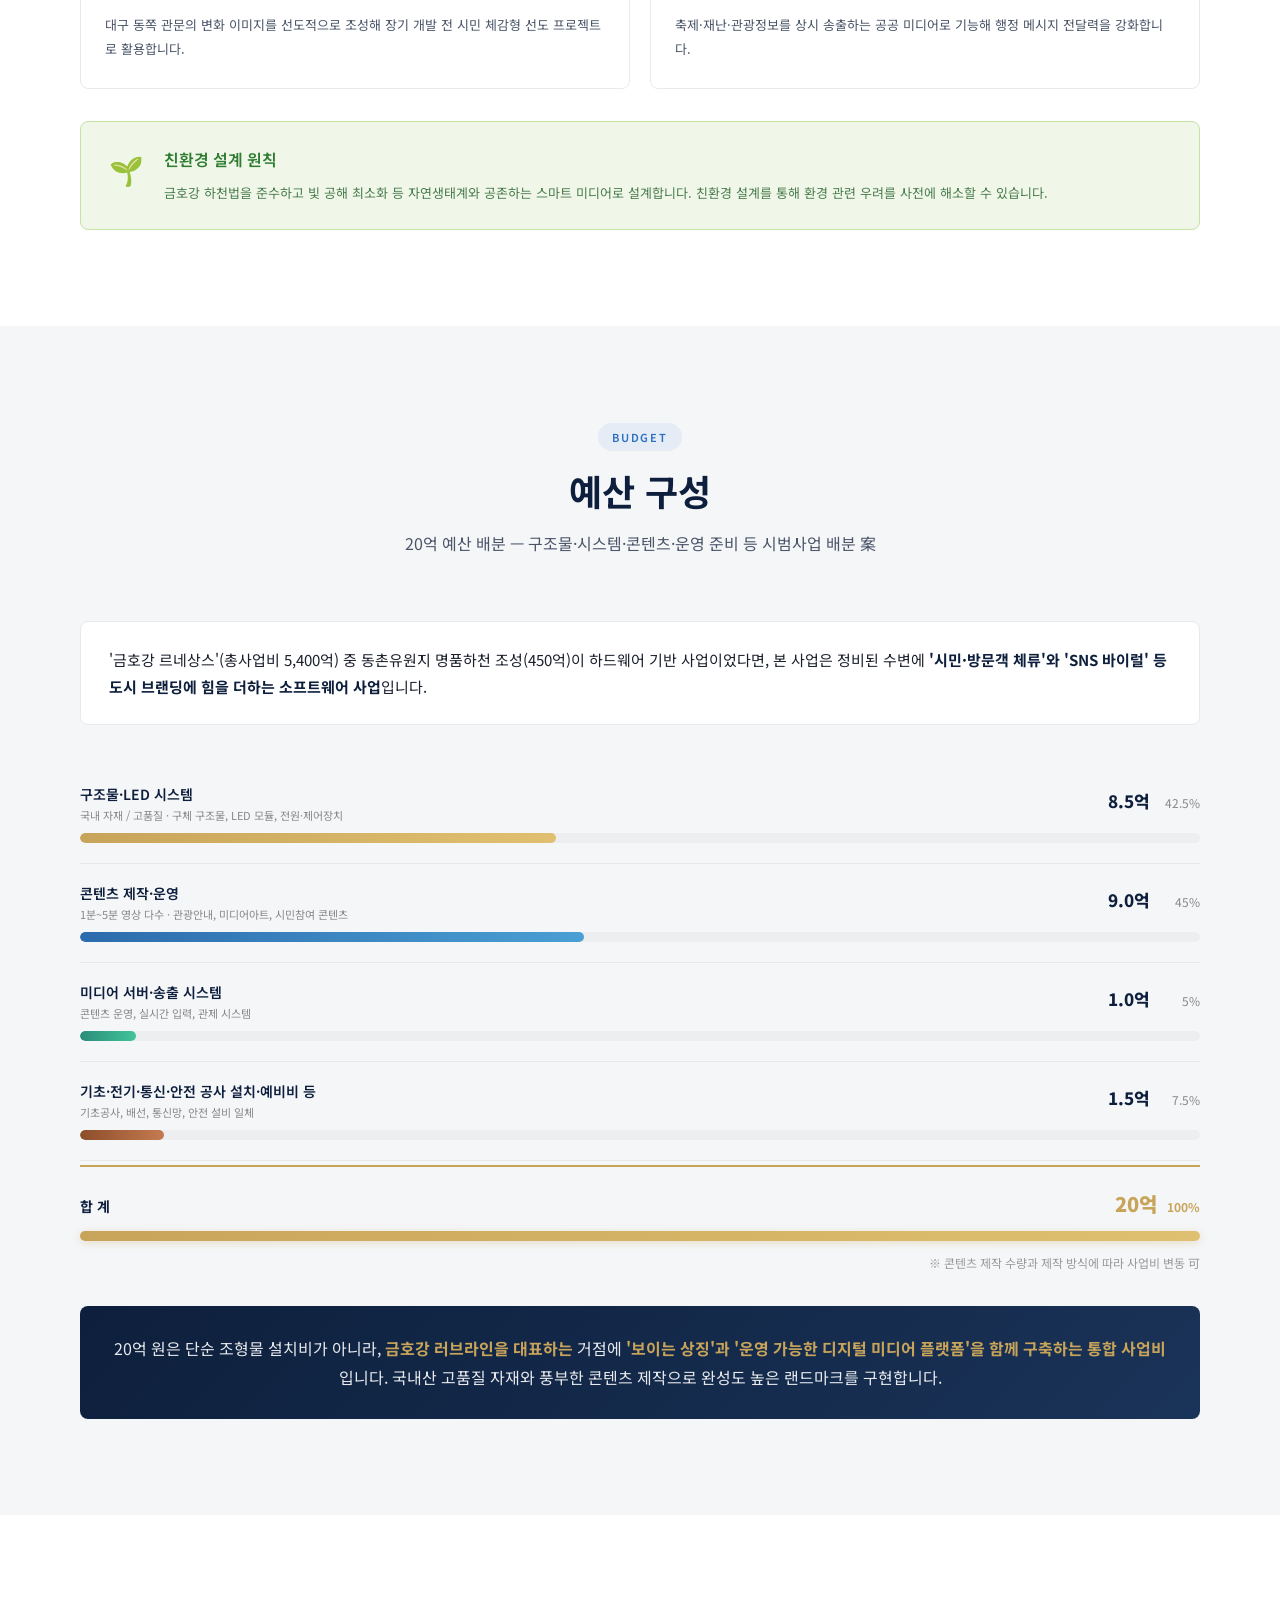
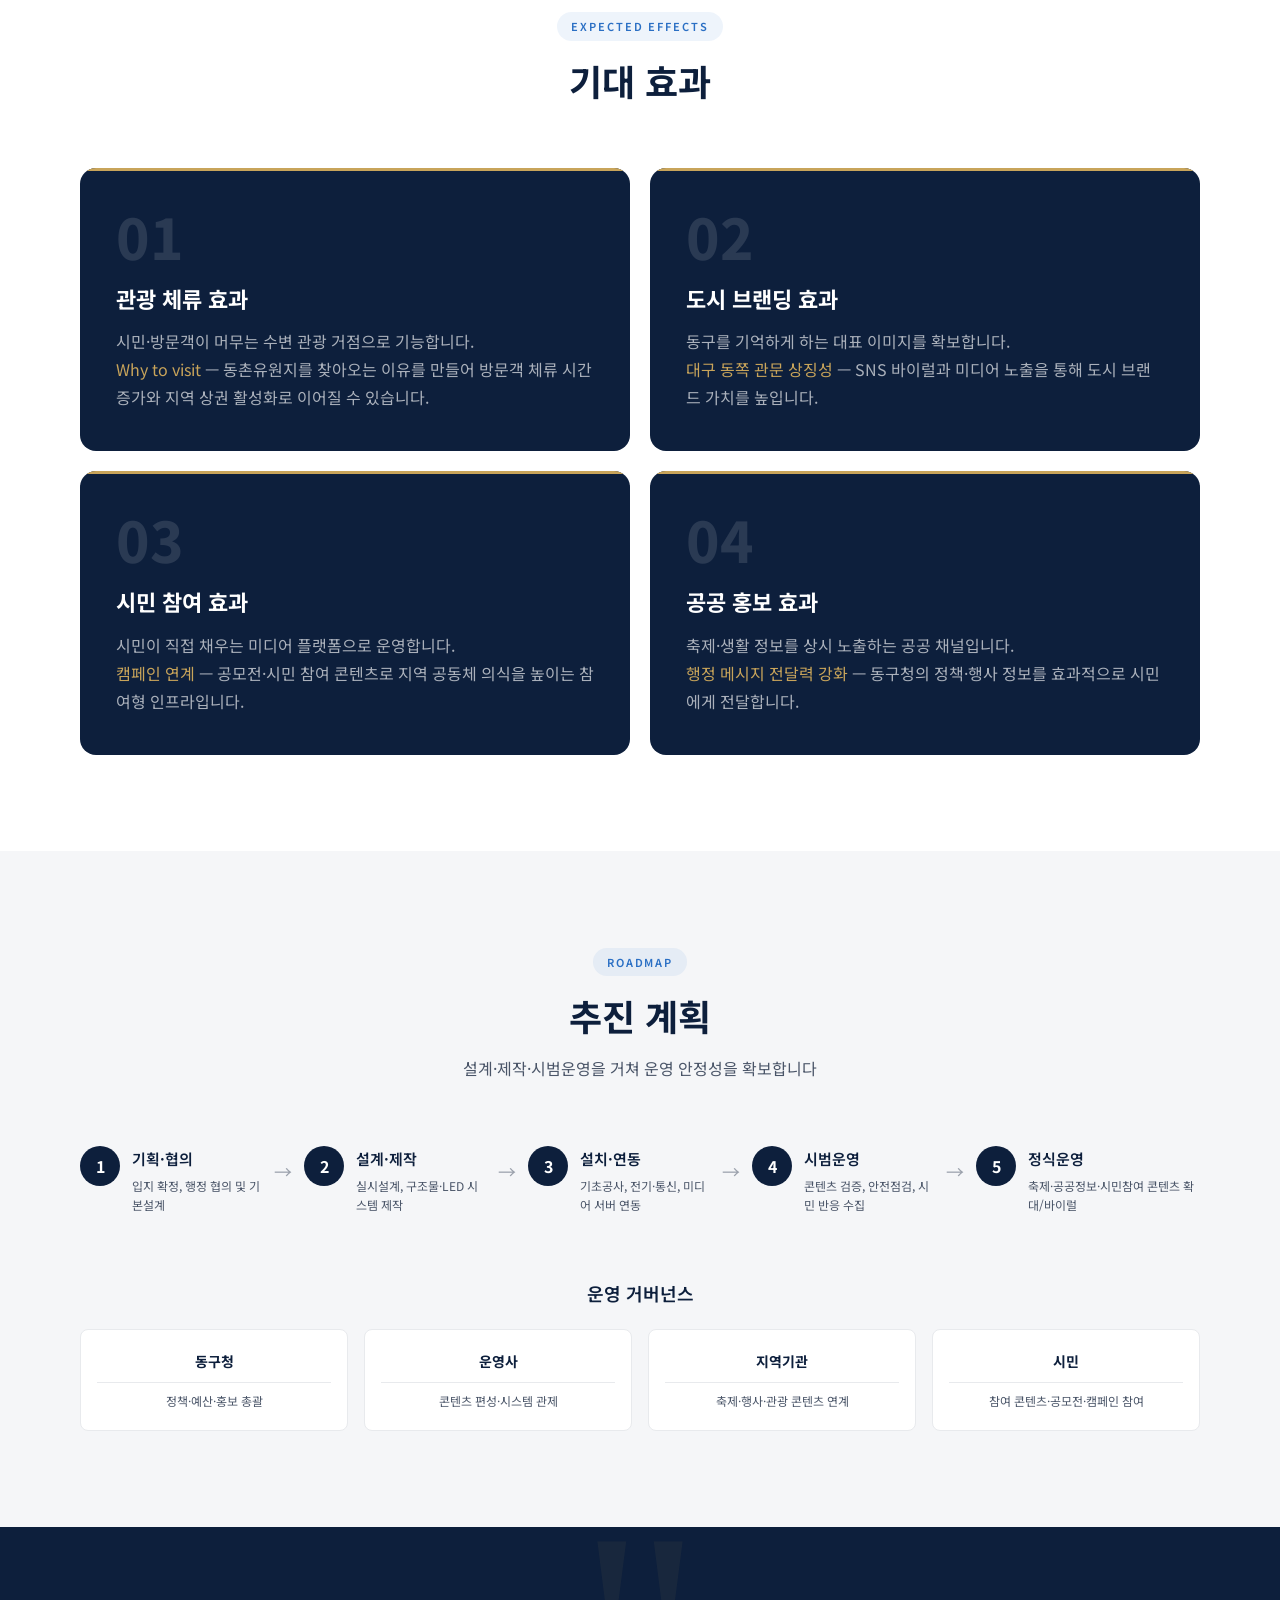
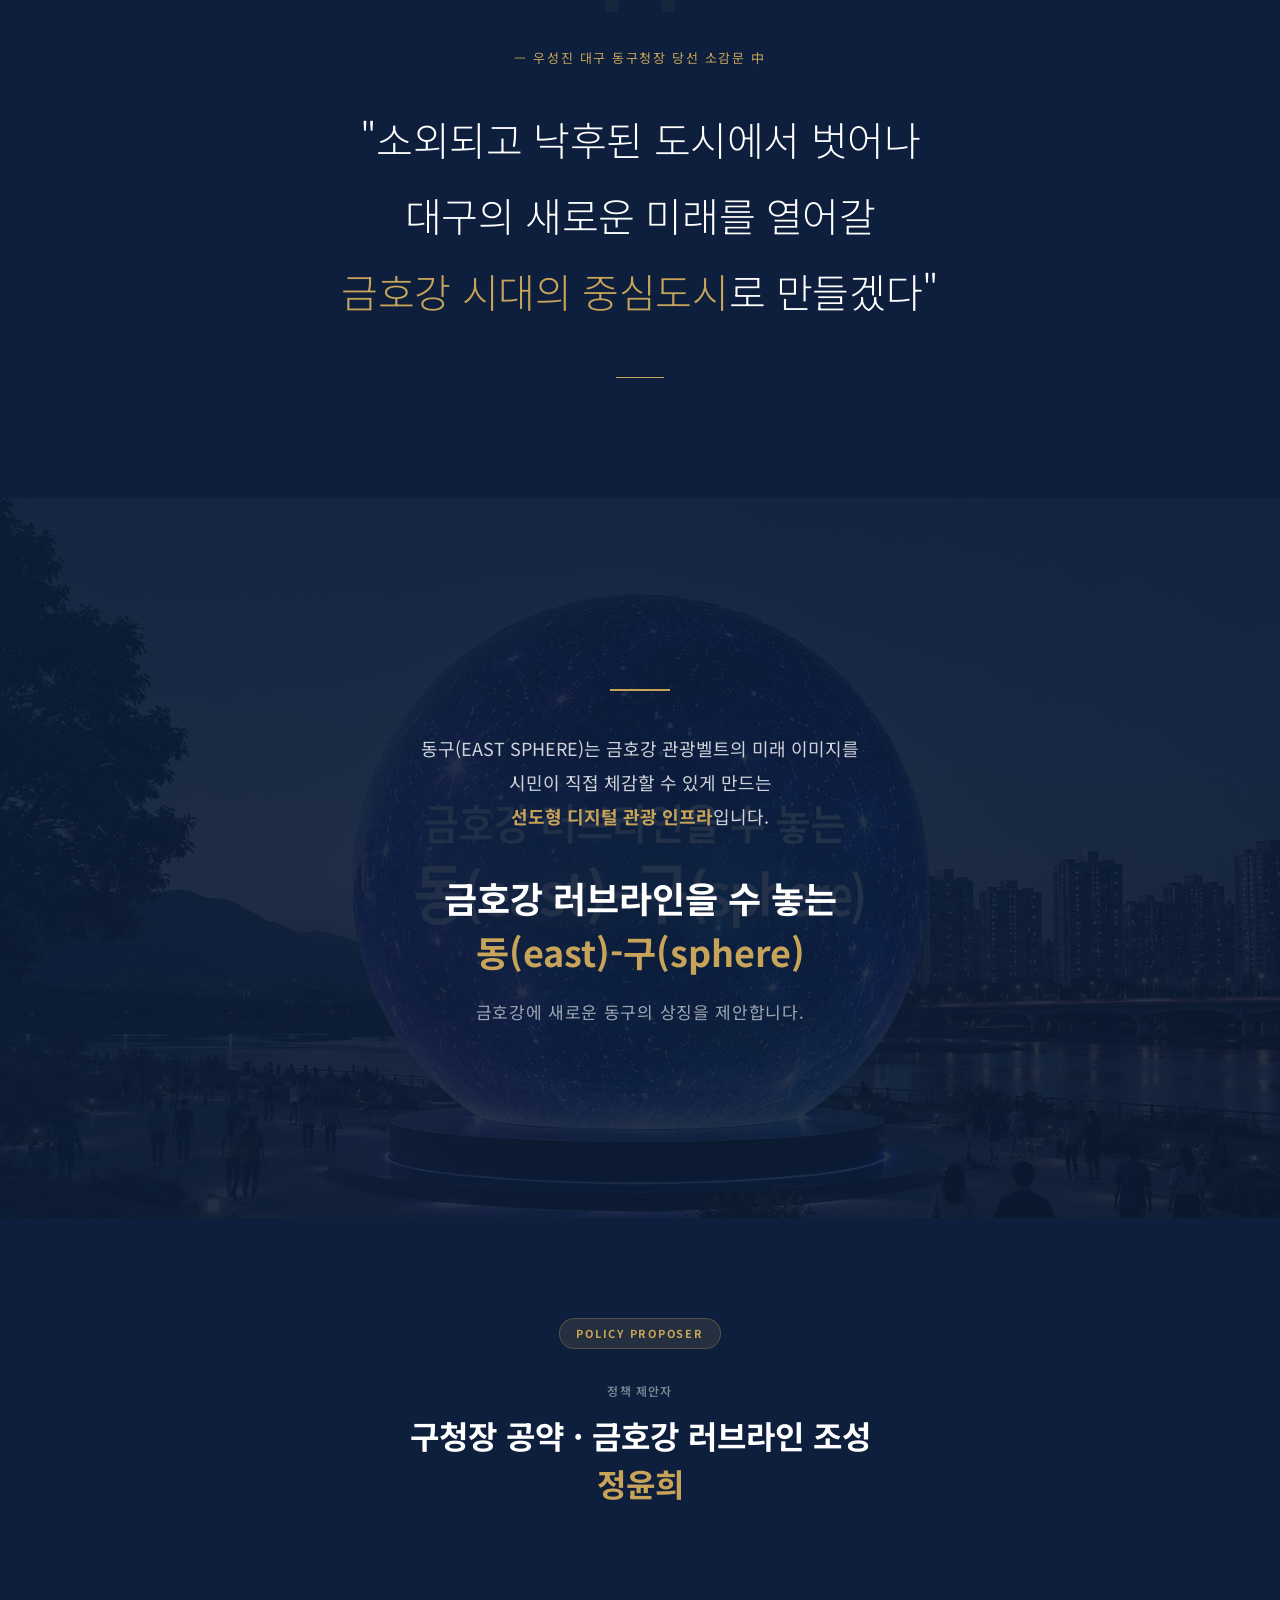
==== commit 12ee5410: "모바일 반응형 전면 보완: 패딩 조정, 그리드, 바 차트 480px 대응 Co-Authored-By: Claude Sonnet 4.6 <noreply@anthropic.com>" ====
--- a/v20/index.html
+++ b/v20/index.html
@@ -34,6 +34,14 @@
     .bb-total-pct{font-size:12px;font-weight:700;color:#c8a45a}
     .bb-total-bar{width:100%;height:10px;background:linear-gradient(90deg,#c8a45a,#dfc070);border-radius:6px;box-shadow:0 2px 8px rgba(200,164,90,.3)}
     .bb-note{font-size:12px;color:#999;text-align:right;margin-top:12px}
+    @media(max-width:480px){
+      .bb-name{font-size:13px;word-break:keep-all}
+      .bb-sub{font-size:10px}
+      .bb-amt{font-size:15px}
+      .bb-pct{font-size:11px;min-width:32px}
+      .bb-total-amt{font-size:17px}
+      .bb-row{padding:14px 0}
+    }
   </style>
   <link rel="preconnect" href="https://fonts.googleapis.com">
   <link rel="preconnect" href="https://fonts.gstatic.com" crossorigin>
--- a/css/style.css
+++ b/css/style.css
@@ -1301,3 +1301,49 @@
   .container { max-width: 1320px; }
   .functions-grid { grid-template-columns: repeat(4, 1fr); }
 }
+
+/* ── 모바일 보완 패치 ── */
+@media (max-width: 768px) {
+  .summary-key-msg { padding: 24px 20px; }
+  .summary-key-msg blockquote { font-size: 15px; }
+  .ref-case { padding: 24px 20px; }
+  .budget-context { padding: 16px 18px; font-size: 14px; }
+  .budget-note { padding: 20px 20px; font-size: 14px; }
+  .why-card { padding: 24px 20px; }
+  .effect-card { padding: 28px 24px; }
+  .mayor-quote-section { padding: 72px 20px; }
+  .artist-collab { padding: 32px 20px; }
+  .proposer-section { padding: 64px 0; }
+  .concept-eq .concept-sub-row { grid-template-columns: 1fr; }
+}
+
+@media (max-width: 480px) {
+  .section { padding: 48px 0; }
+  .container { padding: 0 16px; }
+  .section-header { margin-bottom: 28px; }
+  .hero-content { padding: 80px 16px 48px; }
+  .ref-stats { grid-template-columns: repeat(2, 1fr); gap: 12px; }
+  .summary-key-msg { padding: 20px 16px; }
+  .summary-key-msg blockquote { font-size: 14px; line-height: 1.7; }
+  .ref-case { padding: 18px 16px; }
+  .budget-context { padding: 14px 16px; font-size: 13px; }
+  .budget-note { padding: 18px 16px; font-size: 13px; }
+  .budget-table { font-size: 13px; }
+  .budget-table th { padding: 10px 10px; font-size: 13px; }
+  .budget-table td { padding: 10px 10px; font-size: 13px; }
+  .budget-table td strong { font-size: 15px; }
+  .total-row td { font-size: 14px; }
+  .why-card { padding: 20px 16px; }
+  .effect-card { padding: 24px 16px; }
+  .policy-card { padding: 20px 16px; }
+  .concept-point { padding: 18px 16px; }
+  .artist-collab { padding: 28px 16px; }
+  .mayor-quote-section { padding: 56px 16px; }
+  .location-card { padding: 18px 16px; }
+  .gov-card { padding: 14px 12px; }
+  .mq-text { font-size: clamp(18px, 5vw, 26px); line-height: 1.7; }
+  .closing-content { padding: 48px 16px; }
+  .contact-wrap { gap: 24px; }
+  .proposer-section { padding: 48px 0; }
+  .nav-inner { padding: 0 16px; height: 56px; }
+}
